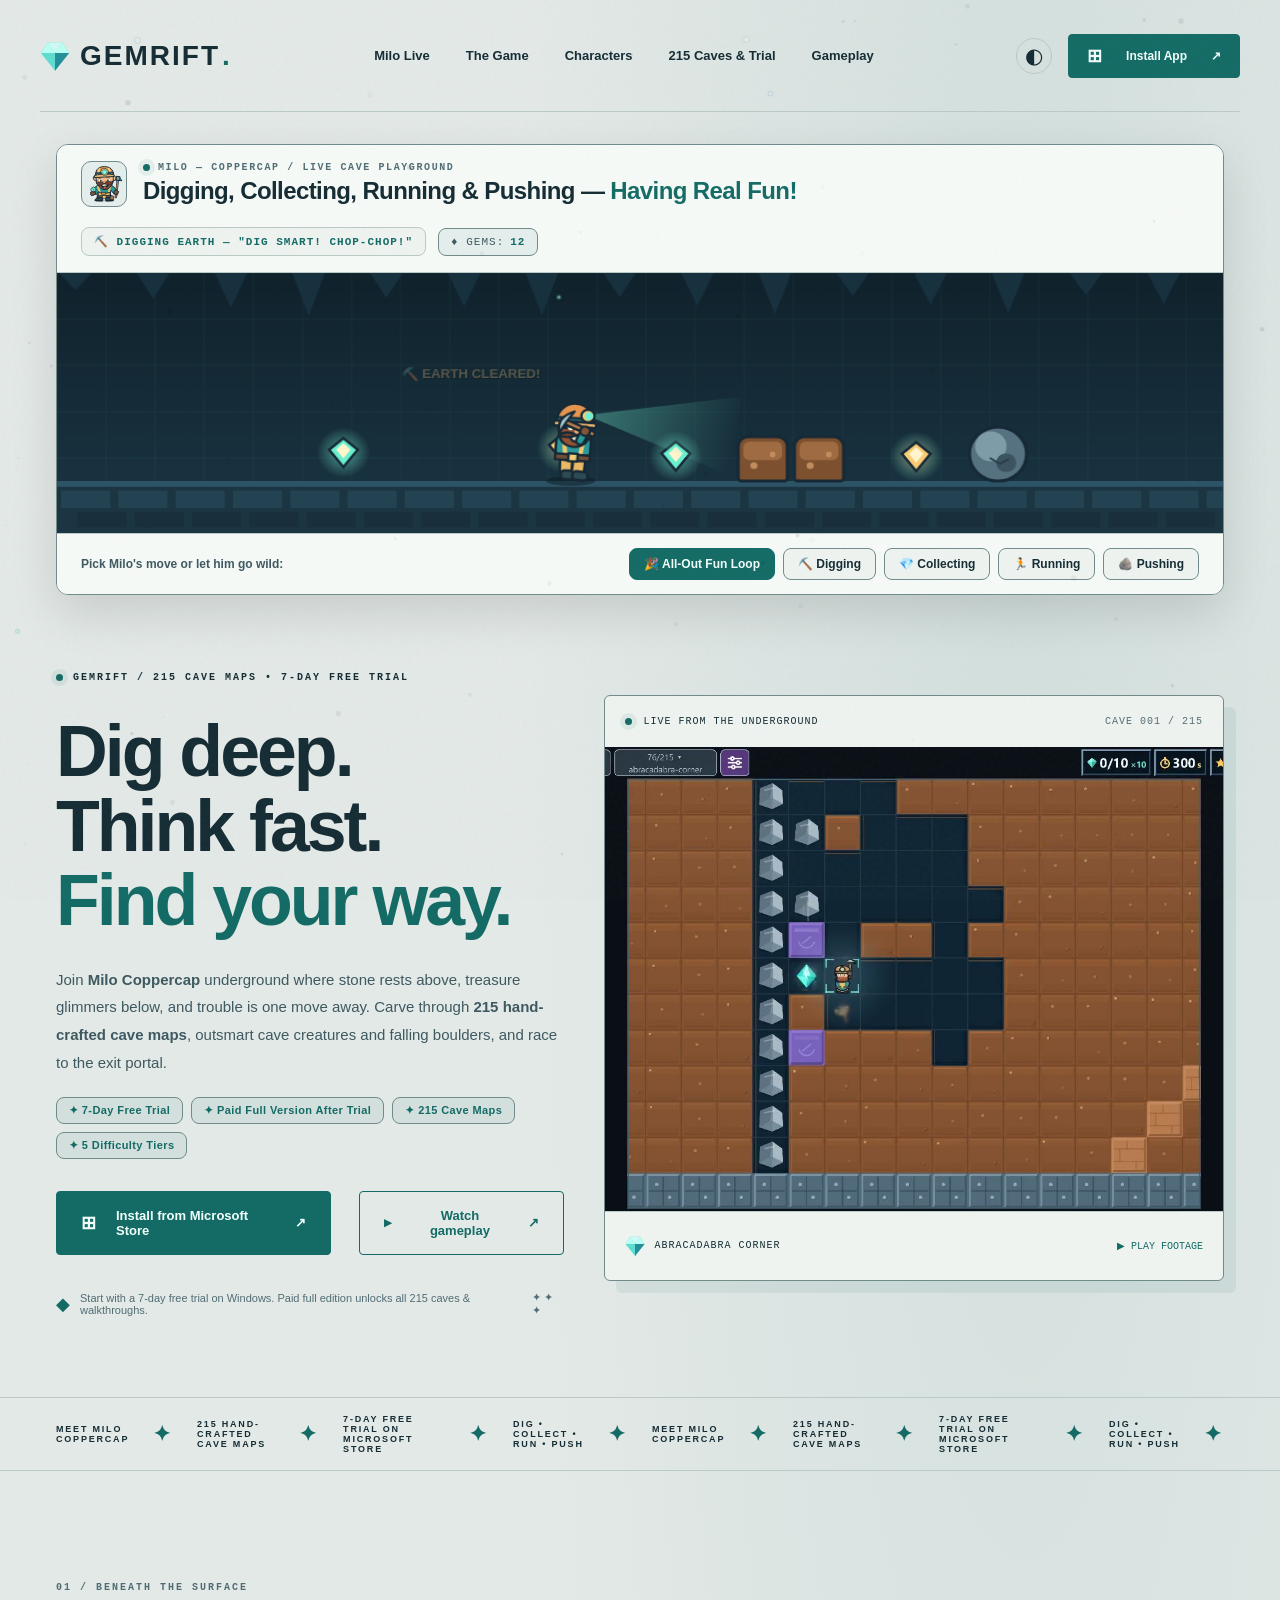
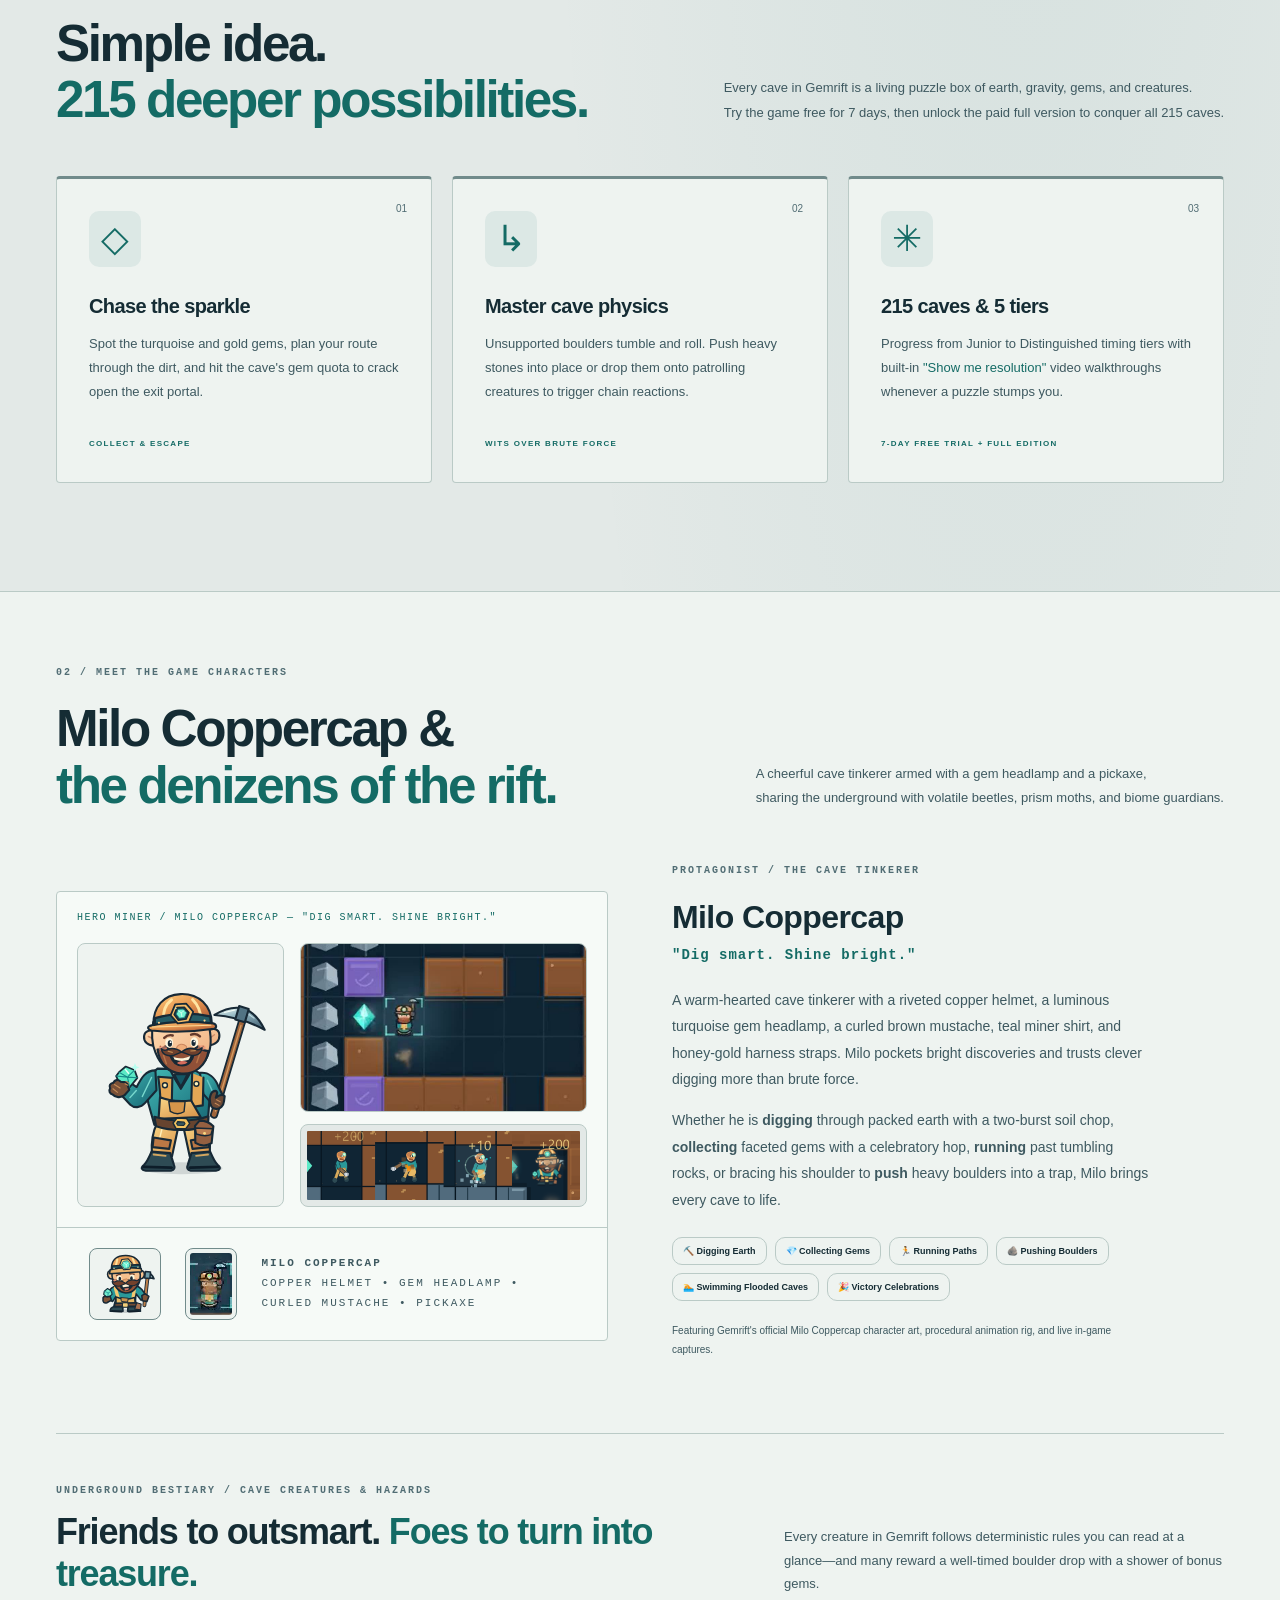
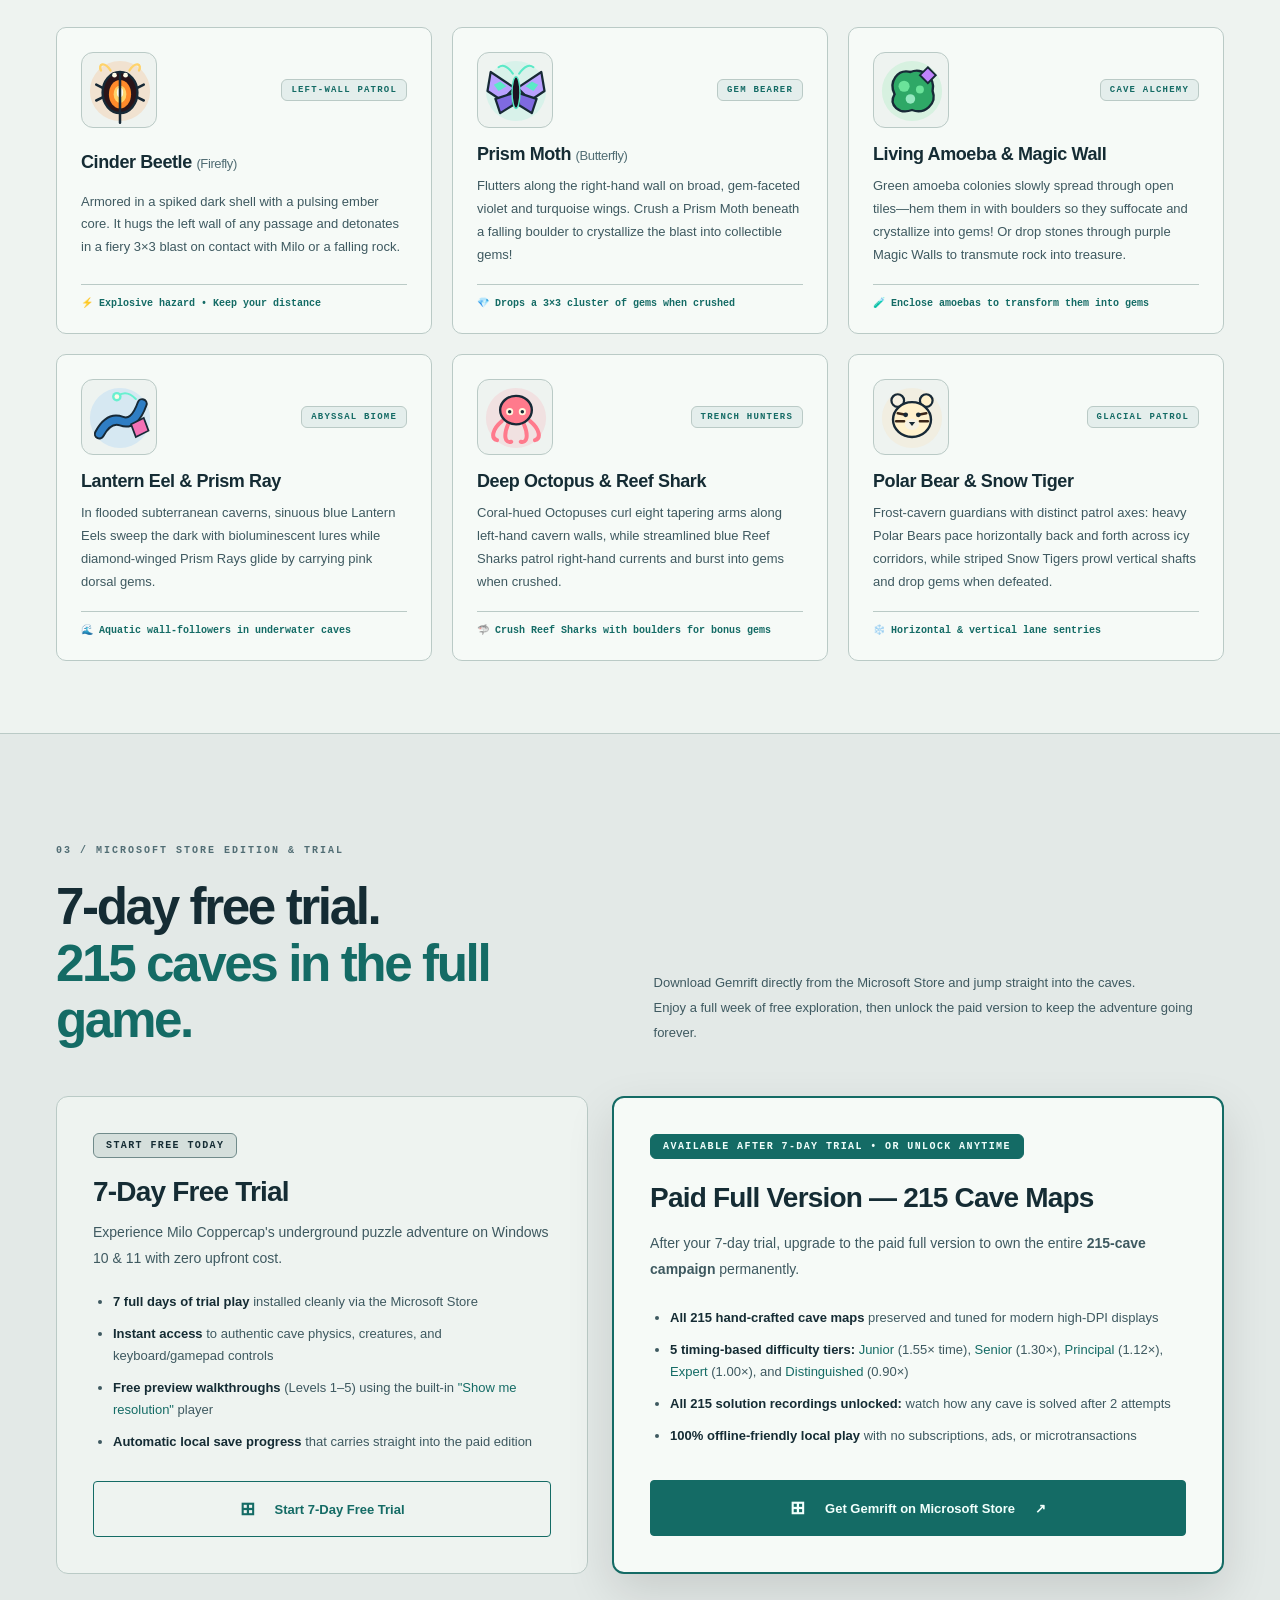
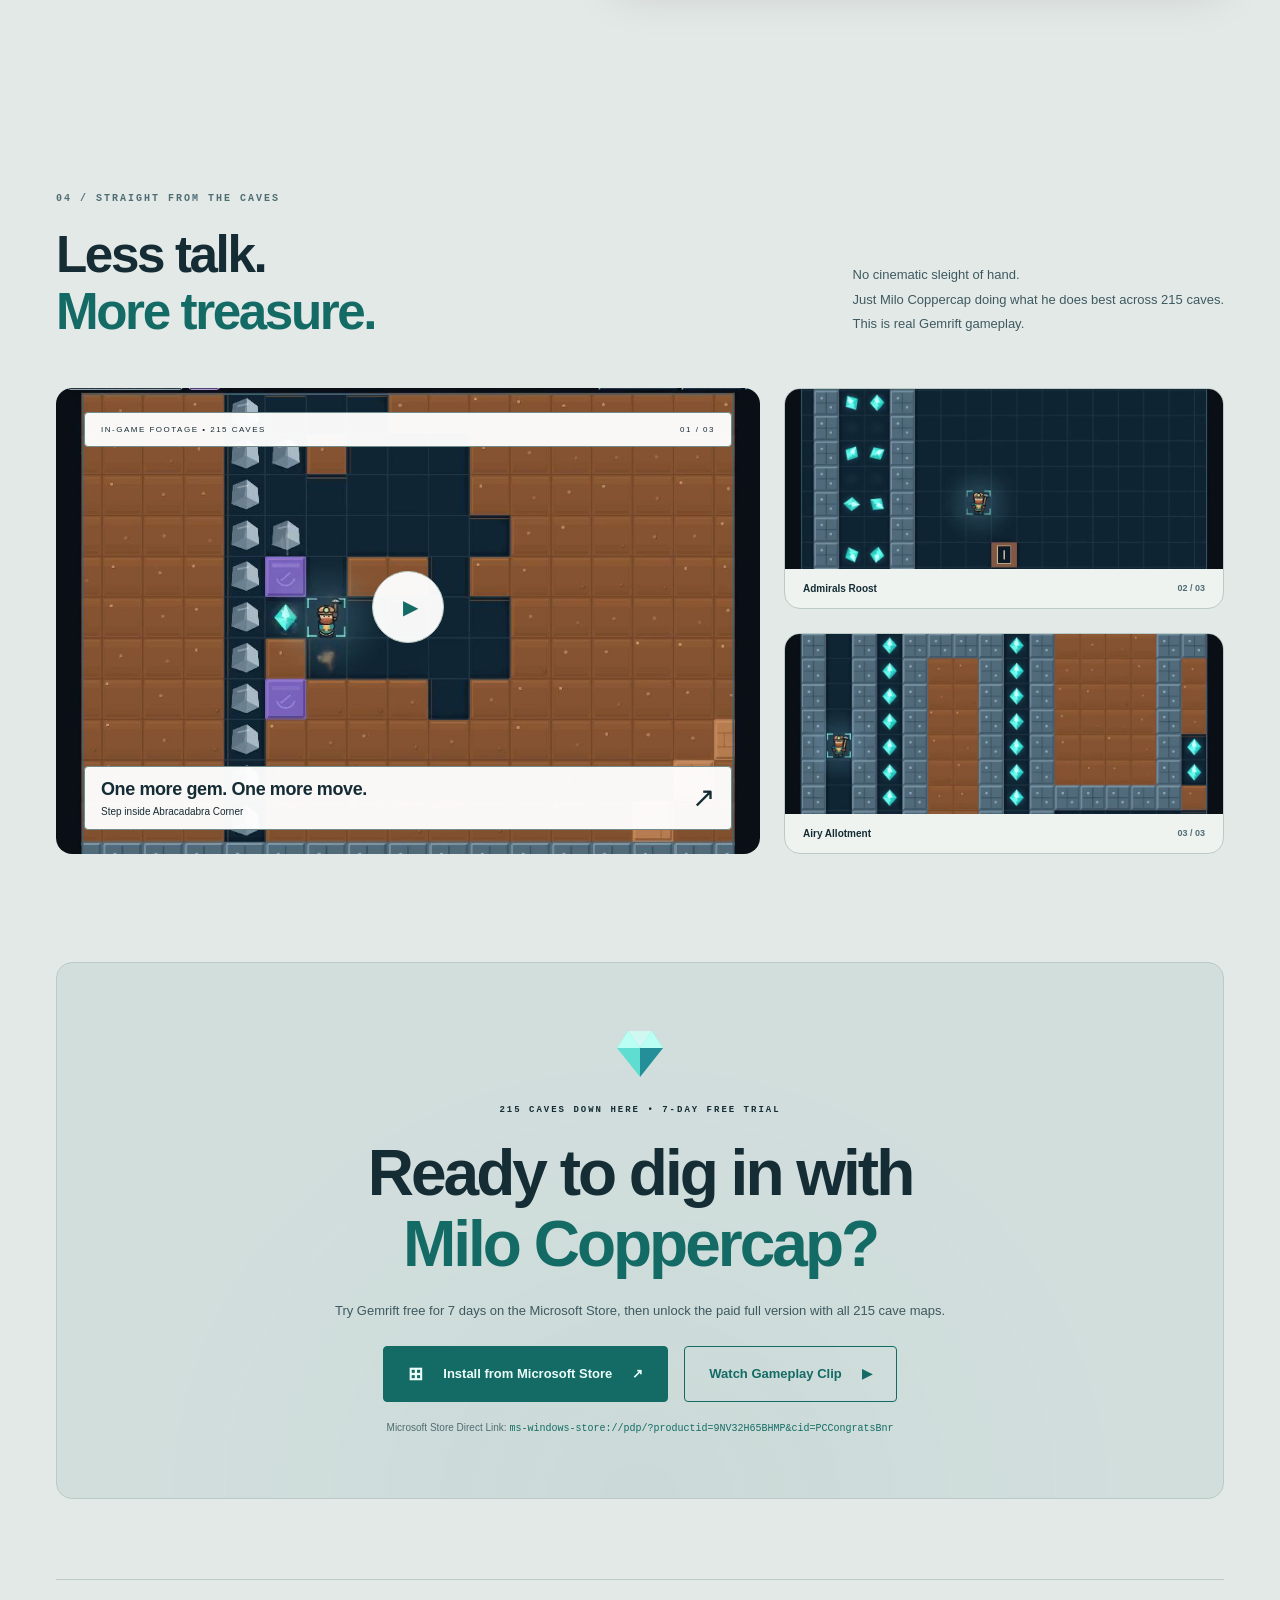
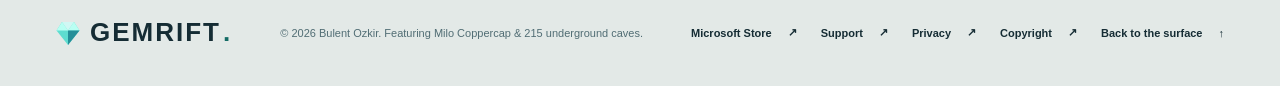
==== index.html @ fca3c46e "support" ====
<!DOCTYPE html>
<html lang="en">
<head>
  <meta charset="UTF-8">
  <meta name="viewport" content="width=device-width, initial-scale=1">
  <meta name="description" content="Meet Gemrift: join Milo Coppercap across 215 underground cave maps. Dig, collect gems, run, and push boulders! Try free for 7 days on the Microsoft Store.">
  <meta name="theme-color" content="#0b151c">
  <meta property="og:title" content="Gemrift — Milo Coppercap &amp; 215 Cave Puzzle Maps">
  <meta property="og:description" content="Dig into a charming underground adventure with Milo Coppercap. 215 cave maps, 5 difficulty tiers, cave creatures, and a 7-day free trial on Microsoft Store.">
  <meta property="og:type" content="website">
  <meta property="og:image" content="https://bulentozkir.github.io/gemrift-site/assets/gameplay-cavern.jpg">
  <title>Gemrift — Milo Coppercap &amp; 215 Underground Cave Maps</title>
  <link rel="icon" href="assets/gem.svg" type="image/svg+xml">
  <link rel="preload" href="assets/gameplay-cavern.jpg" as="image">
  <script>
    (() => {
      const param = new URLSearchParams(window.location.search).get("scoutTheme");
      const theme =
        param || (window.matchMedia("(prefers-color-scheme: dark)").matches ? "dark" : "light");
      document.documentElement.setAttribute("data-theme", theme);
    })();
  </script>
  <link rel="stylesheet" href="styles.css">
  <script src="script.js" defer></script>
</head>
<body>
  <a class="skip-link" href="#main">Skip to content</a>
  <header class="site-header">
    <a class="wordmark" href="#" aria-label="Gemrift home"><img src="assets/gem.svg" width="30" height="32" alt="">gemrift<span class="wordmark-dot">.</span></a>
    <nav aria-label="Main navigation">
      <a href="#milo-stage">Milo Live</a>
      <a href="#discover">The Game</a>
      <a href="#characters">Characters</a>
      <a href="#edition">215 Caves &amp; Trial</a>
      <a href="#gameplay">Gameplay</a>
    </nav>
    <div class="header-actions">
      <button class="theme-toggle" type="button" aria-label="Switch color theme" title="Switch color theme"><span aria-hidden="true">◐</span></button>
      <a class="button button-small" href="ms-windows-store://pdp/?productid=9NV32H65BHMP&amp;cid=PCCongratsBnr"><span class="ms-icon" aria-hidden="true">⊞</span> Install App <span aria-hidden="true">↗</span></a>
    </div>
  </header>

  <main id="main">
    <!-- TOP OF HOME PAGE: MILO COPPERCAP LIVE FUN ANIMATION STAGE -->
    <section class="milo-playground section-width" id="milo-stage" aria-labelledby="milo-stage-title">
      <div class="milo-stage-shell">
        <div class="milo-stage-topbar">
          <div class="milo-stage-identity">
            <img class="milo-mini-avatar" src="assets/milo-coppercap-sprite.svg" width="38" height="38" alt="Milo Coppercap sprite">
            <div>
              <span class="milo-badge-label"><span class="status-dot"></span> MILO — COPPERCAP / LIVE CAVE PLAYGROUND</span>
              <h2 id="milo-stage-title" class="milo-stage-heading">Digging, Collecting, Running &amp; Pushing — <em>Having Real Fun!</em></h2>
            </div>
          </div>
          <div class="milo-live-telemetry" aria-live="polite">
            <span class="telemetry-pill"><strong id="milo-action-readout">PARTY IN THE CAVE!</strong></span>
            <span class="telemetry-pill telemetry-gems">♦ GEMS: <strong id="milo-gem-counter">0</strong></span>
          </div>
        </div>

        <div class="milo-canvas-wrap">
          <canvas id="milo-canvas" width="1140" height="270" aria-label="Animated Milo Coppercap happily digging earth, collecting sparkling gems, running across the cavern, and pushing heavy boulders"></canvas>
        </div>

        <div class="milo-stage-controls" role="toolbar" aria-label="Choose Milo Coppercap's cave action">
          <span class="controls-prompt">Pick Milo's move or let him go wild:</span>
          <div class="milo-btn-group">
            <button type="button" class="milo-action-btn active" data-milo-mode="auto" aria-pressed="true">🎉 All-Out Fun Loop</button>
            <button type="button" class="milo-action-btn" data-milo-mode="dig" aria-pressed="false">⛏️ Digging</button>
            <button type="button" class="milo-action-btn" data-milo-mode="collect" aria-pressed="false">💎 Collecting</button>
            <button type="button" class="milo-action-btn" data-milo-mode="run" aria-pressed="false">🏃 Running</button>
            <button type="button" class="milo-action-btn" data-milo-mode="push" aria-pressed="false">🪨 Pushing</button>
          </div>
        </div>
      </div>
    </section>

    <section class="hero section-width" aria-labelledby="hero-title">
      <div class="hero-copy">
        <p class="eyebrow"><span class="status-dot"></span> GEMRIFT / 215 CAVE MAPS &bull; 7-DAY FREE TRIAL</p>
        <h1 id="hero-title">Dig deep.<br>Think fast.<br><em>Find your way.</em></h1>
        <p class="hero-description">Join <strong>Milo Coppercap</strong> underground where stone rests above, treasure glimmers below, and trouble is one move away. Carve through <strong>215 hand-crafted cave maps</strong>, outsmart cave creatures and falling boulders, and race to the exit portal.</p>
        <div class="hero-pills">
          <span class="hero-pill">✦ 7-Day Free Trial</span>
          <span class="hero-pill">✦ Paid Full Version After Trial</span>
          <span class="hero-pill">✦ 215 Cave Maps</span>
          <span class="hero-pill">✦ 5 Difficulty Tiers</span>
        </div>
        <div class="hero-actions">
          <a class="button" href="ms-windows-store://pdp/?productid=9NV32H65BHMP&amp;cid=PCCongratsBnr"><span class="ms-icon" aria-hidden="true">⊞</span> Install from Microsoft Store <span aria-hidden="true">↗</span></a>
          <button class="button button-outline" type="button" data-watch><span class="play-icon" aria-hidden="true">▶</span> Watch gameplay <span aria-hidden="true">↗</span></button>
        </div>
        <div class="hero-footnote"><span class="tiny-gem" aria-hidden="true">◆</span> Start with a 7-day free trial on Windows. Paid full edition unlocks all 215 caves &amp; walkthroughs. <span class="hero-gems" aria-hidden="true">✦ ✦ ✦</span></div>
      </div>
      <div class="hero-art">
        <div class="cave-frame-heading"><span class="status-dot"></span><span>LIVE FROM THE UNDERGROUND</span><span>CAVE 001 / 215</span></div>
        <img class="cave-hero" src="assets/gameplay-cavern.jpg" alt="Actual Gemrift gameplay showing earth tiles, steel-blue stone walls, falling boulders, a glowing turquoise gem, and Milo Coppercap" width="1024" height="768" fetchpriority="high">
        <div class="cave-frame-footer"><span><img src="assets/gem.svg" width="20" height="22" alt=""> ABRACADABRA CORNER</span><button type="button" data-watch aria-label="Play cave gameplay">▶ PLAY FOOTAGE</button></div>
      </div>
    </section>

    <div class="ticker" aria-label="Milo Coppercap. 215 Cave Maps. 7-Day Free Trial on Microsoft Store.">
      <div class="section-width ticker-inner"><span>MEET MILO COPPERCAP</span><b aria-hidden="true">✦</b><span>215 HAND-CRAFTED CAVE MAPS</span><b aria-hidden="true">✦</b><span>7-DAY FREE TRIAL ON MICROSOFT STORE</span><b aria-hidden="true">✦</b><span>DIG &bull; COLLECT &bull; RUN &bull; PUSH</span><b aria-hidden="true">✦</b><span>MEET MILO COPPERCAP</span><b aria-hidden="true">✦</b><span>215 HAND-CRAFTED CAVE MAPS</span><b aria-hidden="true">✦</b><span>7-DAY FREE TRIAL ON MICROSOFT STORE</span><b aria-hidden="true">✦</b><span>DIG &bull; COLLECT &bull; RUN &bull; PUSH</span><b aria-hidden="true">✦</b></div>
    </div>

    <section class="section-width discover section-padding fade-section" id="discover" aria-labelledby="discover-title">
      <div class="section-heading">
        <div><p class="eyebrow">01 / BENEATH THE SURFACE</p><h2 id="discover-title">Simple idea.<br><em>215 deeper possibilities.</em></h2></div>
        <p>Every cave in Gemrift is a living puzzle box of earth, gravity, gems, and creatures.<br>Try the game free for 7 days, then unlock the paid full version to conquer all 215 caves.</p>
      </div>
      <div class="feature-grid">
        <article class="feature-card"><span class="feature-number">01</span><div class="feature-icon" aria-hidden="true">◇</div><h3>Chase the sparkle</h3><p>Spot the turquoise and gold gems, plan your route through the dirt, and hit the cave's gem quota to crack open the exit portal.</p><span class="feature-tag">COLLECT &amp; ESCAPE</span></article>
        <article class="feature-card"><span class="feature-number">02</span><div class="feature-icon" aria-hidden="true">↳</div><h3>Master cave physics</h3><p>Unsupported boulders tumble and roll. Push heavy stones into place or drop them onto patrolling creatures to trigger chain reactions.</p><span class="feature-tag">WITS OVER BRUTE FORCE</span></article>
        <article class="feature-card"><span class="feature-number">03</span><div class="feature-icon" aria-hidden="true">✳</div><h3>215 caves &amp; 5 tiers</h3><p>Progress from Junior to Distinguished timing tiers with built-in <em>"Show me resolution"</em> video walkthroughs whenever a puzzle stumps you.</p><span class="feature-tag">7-DAY FREE TRIAL + FULL EDITION</span></article>
      </div>
    </section>

    <section class="character-section fade-section" id="characters" aria-labelledby="character-title">
      <div class="section-width">
        <div class="section-heading">
          <div>
            <p class="eyebrow">02 / MEET THE GAME CHARACTERS</p>
            <h2 id="character-title">Milo Coppercap &amp;<br><em>the denizens of the rift.</em></h2>
          </div>
          <p>A cheerful cave tinkerer armed with a gem headlamp and a pickaxe,<br>sharing the underground with volatile beetles, prism moths, and biome guardians.</p>
        </div>

        <!-- HERO CHARACTER: MILO COPPERCAP -->
        <div class="character-layout">
          <div class="character-portrait">
            <span class="portrait-index">HERO MINER / MILO COPPERCAP &mdash; "DIG SMART. SHINE BRIGHT."</span>
            <div class="milo-portrait-grid">
              <div class="milo-svg-showcase">
                <img src="assets/milo-coppercap-portrait.svg" alt="Official vector portrait of Milo Coppercap wearing his copper helmet with a turquoise gem headlamp, bushy brown beard, teal tunic, and steel pickaxe" width="384" height="450" loading="lazy">
              </div>
              <div class="milo-ingame-showcase">
                <img src="assets/explorer-scene.jpg" alt="Milo Coppercap inside an actual Gemrift cave beside a glowing turquoise gem and boulders" width="850" height="500" loading="lazy">
                <img class="milo-poses-strip" src="assets/milo-poses.png" alt="Milo Coppercap in-game animation states: Idle, Walk, Dig, Push, Collect, Swim, Win, and Hurt" width="760" height="240" loading="lazy">
              </div>
            </div>
            <div class="sprite-detail">
              <img src="assets/milo-coppercap-sprite.svg" width="84" height="84" alt="Milo Coppercap compact game sprite" loading="lazy">
              <img class="pixel-sprite" src="assets/explorer-ingame.png" width="58" height="84" alt="Close-up of the in-game explorer sprite" loading="lazy">
              <span><strong>MILO COPPERCAP</strong><br>COPPER HELMET &bull; GEM HEADLAMP &bull; CURLED MUSTACHE &bull; PICKAXE</span>
            </div>
          </div>

          <div class="character-copy">
            <p class="eyebrow">PROTAGONIST / THE CAVE TINKERER</p>
            <h3>Milo Coppercap</h3>
            <p class="character-tagline">"Dig smart. Shine bright."</p>
            <p>A warm-hearted cave tinkerer with a riveted copper helmet, a luminous turquoise gem headlamp, a curled brown mustache, teal miner shirt, and honey-gold harness straps. Milo pockets bright discoveries and trusts clever digging more than brute force.</p>
            <p>Whether he is <strong>digging</strong> through packed earth with a two-burst soil chop, <strong>collecting</strong> faceted gems with a celebratory hop, <strong>running</strong> past tumbling rocks, or bracing his shoulder to <strong>push</strong> heavy boulders into a trap, Milo brings every cave to life.</p>
            <div class="character-traits">
              <span>⛏️ Digging Earth</span>
              <span>💎 Collecting Gems</span>
              <span>🏃 Running Paths</span>
              <span>🪨 Pushing Boulders</span>
              <span>🏊 Swimming Flooded Caves</span>
              <span>🎉 Victory Celebrations</span>
            </div>
            <p class="artwork-note">Featuring Gemrift's official Milo Coppercap character art, procedural animation rig, and live in-game captures.</p>
          </div>
        </div>

        <!-- CAVE CREATURES & BIOME DENIZENS -->
        <div class="creatures-header">
          <div>
            <p class="eyebrow">UNDERGROUND BESTIARY / CAVE CREATURES &amp; HAZARDS</p>
            <h3>Friends to outsmart. <em>Foes to turn into treasure.</em></h3>
          </div>
          <p>Every creature in Gemrift follows deterministic rules you can read at a glance—and many reward a well-timed boulder drop with a shower of bonus gems.</p>
        </div>

        <div class="creatures-grid">
          <!-- 1. Firefly / Cinder Beetle -->
          <article class="creature-card">
            <div class="creature-card-top">
              <div class="creature-art" aria-hidden="true">
                <svg viewBox="0 0 96 96" width="76" height="76">
                  <circle cx="48" cy="48" r="38" fill="#ff8a2a" opacity=".16"/>
                  <path d="M36 22 C28 10, 20 14, 24 22 M60 22 C68 10, 76 14, 72 22" fill="none" stroke="#ffd36a" stroke-width="3" stroke-linecap="round"/>
                  <ellipse cx="48" cy="50" rx="22" ry="26" fill="#2b1519" stroke="#172936" stroke-width="3"/>
                  <ellipse cx="48" cy="52" rx="14" ry="18" fill="#ff8a2a"/>
                  <ellipse cx="48" cy="52" rx="8" ry="11" fill="#ffd36a"/>
                  <ellipse cx="48" cy="50" rx="4" ry="6" fill="#fffbe8"/>
                  <path d="M48 26 L48 76 M26 44 L18 40 M26 56 L18 60 M70 44 L78 40 M70 56 L78 60 M48 76 L48 88" stroke="#172936" stroke-width="3.2" stroke-linecap="round"/>
                  <circle cx="41" cy="28" r="3" fill="#fffbe8"/>
                  <circle cx="55" cy="28" r="3" fill="#fffbe8"/>
                </svg>
              </div>
              <span class="creature-badge">LEFT-WALL PATROL</span>
            </div>
            <h4>Cinder Beetle <span>(Firefly)</span></h4>
            <p>Armored in a spiked dark shell with a pulsing ember core. It hugs the left wall of any passage and detonates in a fiery 3×3 blast on contact with Milo or a falling rock.</p>
            <span class="creature-rule">⚡ Explosive hazard &bull; Keep your distance</span>
          </article>

          <!-- 2. Butterfly / Prism Moth -->
          <article class="creature-card">
            <div class="creature-card-top">
              <div class="creature-art" aria-hidden="true">
                <svg viewBox="0 0 96 96" width="76" height="76">
                  <circle cx="48" cy="48" r="38" fill="#5be9c7" opacity=".15"/>
                  <path d="M44 26 Q34 12 26 18 M52 26 Q62 12 70 18" fill="none" stroke="#5be9c7" stroke-width="2.6" stroke-linecap="round"/>
                  <path d="M46 44 L16 24 L12 48 L30 60 Z" fill="#b9a1ff" stroke="#172936" stroke-width="2.8" stroke-linejoin="round"/>
                  <path d="M50 44 L80 24 L84 48 L66 60 Z" fill="#b9a1ff" stroke="#172936" stroke-width="2.8" stroke-linejoin="round"/>
                  <path d="M46 50 L22 58 L28 76 L44 66 Z" fill="#7f6ae0" stroke="#172936" stroke-width="2.8" stroke-linejoin="round"/>
                  <path d="M50 50 L74 58 L68 76 L52 66 Z" fill="#7f6ae0" stroke="#172936" stroke-width="2.8" stroke-linejoin="round"/>
                  <polygon points="28,36 36,42 26,48 20,40" fill="#5be9c7"/>
                  <polygon points="68,36 60,42 70,48 76,40" fill="#5be9c7"/>
                  <ellipse cx="48" cy="50" rx="5" ry="20" fill="#1d1220" stroke="#5be9c7" stroke-width="1.8"/>
                </svg>
              </div>
              <span class="creature-badge">GEM BEARER</span>
            </div>
            <h4>Prism Moth <span>(Butterfly)</span></h4>
            <p>Flutters along the right-hand wall on broad, gem-faceted violet and turquoise wings. Crush a Prism Moth beneath a falling boulder to crystallize the blast into collectible gems!</p>
            <span class="creature-rule">💎 Drops a 3×3 cluster of gems when crushed</span>
          </article>

          <!-- 3. Living Amoeba & Magic Wall -->
          <article class="creature-card">
            <div class="creature-card-top">
              <div class="creature-art" aria-hidden="true">
                <svg viewBox="0 0 96 96" width="76" height="76">
                  <circle cx="48" cy="48" r="38" fill="#4ade80" opacity=".14"/>
                  <path d="M26 52 C18 36, 30 20, 46 24 C60 18, 78 30, 74 48 C80 64, 64 78, 48 72 C32 78, 18 66, 26 52 Z" fill="#2ea866" stroke="#172936" stroke-width="3"/>
                  <circle cx="38" cy="42" r="7" fill="#7bf1a8" opacity=".8"/>
                  <circle cx="58" cy="46" r="5" fill="#7bf1a8" opacity=".8"/>
                  <circle cx="46" cy="58" r="6" fill="#a7f3d0" opacity=".85"/>
                  <polygon points="68,18 78,28 68,38 58,28" fill="#c084fc" stroke="#172936" stroke-width="2.4"/>
                </svg>
              </div>
              <span class="creature-badge">CAVE ALCHEMY</span>
            </div>
            <h4>Living Amoeba &amp; Magic Wall</h4>
            <p>Green amoeba colonies slowly spread through open tiles—hem them in with boulders so they suffocate and crystallize into gems! Or drop stones through purple Magic Walls to transmute rock into treasure.</p>
            <span class="creature-rule">🧪 Enclose amoebas to transform them into gems</span>
          </article>

          <!-- 4. Lantern Eel & Prism Ray -->
          <article class="creature-card">
            <div class="creature-card-top">
              <div class="creature-art" aria-hidden="true">
                <svg viewBox="0 0 96 96" width="76" height="76">
                  <circle cx="48" cy="48" r="38" fill="#4da6ff" opacity=".15"/>
                  <path d="M22 68 Q34 46 50 52 T76 30" fill="none" stroke="#172936" stroke-width="14" stroke-linecap="round"/>
                  <path d="M22 68 Q34 46 50 52 T76 30" fill="none" stroke="#2f7ec4" stroke-width="9" stroke-linecap="round"/>
                  <path d="M68 24 Q56 12 46 20" fill="none" stroke="#69f0d0" stroke-width="2.6" stroke-linecap="round"/>
                  <circle cx="44" cy="21" r="6" fill="#69f0d0"/>
                  <circle cx="44" cy="21" r="3" fill="#fffbe8"/>
                  <polygon points="62,56 78,48 84,64 68,72" fill="#f472b6" stroke="#172936" stroke-width="2.2"/>
                </svg>
              </div>
              <span class="creature-badge">ABYSSAL BIOME</span>
            </div>
            <h4>Lantern Eel &amp; Prism Ray</h4>
            <p>In flooded subterranean caverns, sinuous blue Lantern Eels sweep the dark with bioluminescent lures while diamond-winged Prism Rays glide by carrying pink dorsal gems.</p>
            <span class="creature-rule">🌊 Aquatic wall-followers in underwater caves</span>
          </article>

          <!-- 5. Deep Octopus & Reef Shark -->
          <article class="creature-card">
            <div class="creature-card-top">
              <div class="creature-art" aria-hidden="true">
                <svg viewBox="0 0 96 96" width="76" height="76">
                  <circle cx="48" cy="48" r="38" fill="#ff7a8c" opacity=".15"/>
                  <path d="M30 52 C18 62, 16 74, 24 76 M38 56 C32 70, 34 80, 42 78 M58 56 C64 70, 62 80, 54 78 M66 52 C78 62, 80 74, 72 76" fill="none" stroke="#ff7a8c" stroke-width="5" stroke-linecap="round"/>
                  <ellipse cx="48" cy="38" rx="20" ry="18" fill="#ff7a8c" stroke="#172936" stroke-width="3"/>
                  <circle cx="40" cy="40" r="4.5" fill="#fff8df"/>
                  <circle cx="56" cy="40" r="4.5" fill="#fff8df"/>
                  <circle cx="40" cy="40" r="2.2" fill="#172936"/>
                  <circle cx="56" cy="40" r="2.2" fill="#172936"/>
                </svg>
              </div>
              <span class="creature-badge">TRENCH HUNTERS</span>
            </div>
            <h4>Deep Octopus &amp; Reef Shark</h4>
            <p>Coral-hued Octopuses curl eight tapering arms along left-hand cavern walls, while streamlined blue Reef Sharks patrol right-hand currents and burst into gems when crushed.</p>
            <span class="creature-rule">🦈 Crush Reef Sharks with boulders for bonus gems</span>
          </article>

          <!-- 6. Polar Bear & Snow Tiger -->
          <article class="creature-card">
            <div class="creature-card-top">
              <div class="creature-art" aria-hidden="true">
                <svg viewBox="0 0 96 96" width="76" height="76">
                  <circle cx="48" cy="48" r="38" fill="#ffd18c" opacity=".15"/>
                  <circle cx="30" cy="26" r="8" fill="#f6f1e4" stroke="#172936" stroke-width="2.8"/>
                  <circle cx="66" cy="26" r="8" fill="#fff1cc" stroke="#172936" stroke-width="2.8"/>
                  <ellipse cx="48" cy="50" rx="24" ry="22" fill="#fff1cc" stroke="#172936" stroke-width="3"/>
                  <path d="M30 42 L40 44 M66 42 L56 44 M28 52 L38 52 M68 52 L58 52" stroke="#3b2618" stroke-width="3.2" stroke-linecap="round"/>
                  <ellipse cx="48" cy="56" rx="9" ry="7" fill="#f6f1e4"/>
                  <circle cx="40" cy="44" r="3" fill="#172936"/>
                  <circle cx="56" cy="44" r="3" fill="#172936"/>
                  <polygon points="44,53 52,53 48,58" fill="#172936"/>
                </svg>
              </div>
              <span class="creature-badge">GLACIAL PATROL</span>
            </div>
            <h4>Polar Bear &amp; Snow Tiger</h4>
            <p>Frost-cavern guardians with distinct patrol axes: heavy Polar Bears pace horizontally back and forth across icy corridors, while striped Snow Tigers prowl vertical shafts and drop gems when defeated.</p>
            <span class="creature-rule">❄️ Horizontal &amp; vertical lane sentries</span>
          </article>
        </div>
      </div>
    </section>

    <!-- SECTION 03: 7-DAY FREE TRIAL & PAID FULL VERSION WITH 215 CAVE MAPS -->
    <section class="section-width section-padding edition-section fade-section" id="edition" aria-labelledby="edition-title">
      <div class="section-heading">
        <div>
          <p class="eyebrow">03 / MICROSOFT STORE EDITION &amp; TRIAL</p>
          <h2 id="edition-title">7-day free trial.<br><em>215 caves in the full game.</em></h2>
        </div>
        <p>Download Gemrift directly from the Microsoft Store and jump straight into the caves.<br>Enjoy a full week of free exploration, then unlock the paid version to keep the adventure going forever.</p>
      </div>

      <div class="edition-grid">
        <article class="edition-card edition-trial">
          <span class="edition-pill">START FREE TODAY</span>
          <h3>7-Day Free Trial</h3>
          <p class="edition-lead">Experience Milo Coppercap's underground puzzle adventure on Windows 10 &amp; 11 with zero upfront cost.</p>
          <ul class="edition-list">
            <li><strong>7 full days of trial play</strong> installed cleanly via the Microsoft Store</li>
            <li><strong>Instant access</strong> to authentic cave physics, creatures, and keyboard/gamepad controls</li>
            <li><strong>Free preview walkthroughs</strong> (Levels 1–5) using the built-in <em>"Show me resolution"</em> player</li>
            <li><strong>Automatic local save progress</strong> that carries straight into the paid edition</li>
          </ul>
          <a class="button button-outline" href="ms-windows-store://pdp/?productid=9NV32H65BHMP&amp;cid=PCCongratsBnr"><span class="ms-icon" aria-hidden="true">⊞</span> Start 7-Day Free Trial</a>
        </article>

        <article class="edition-card edition-full">
          <span class="edition-pill edition-pill-accent">AVAILABLE AFTER 7-DAY TRIAL &bull; OR UNLOCK ANYTIME</span>
          <h3>Paid Full Version &mdash; 215 Cave Maps</h3>
          <p class="edition-lead">After your 7-day trial, upgrade to the paid full version to own the entire <strong>215-cave campaign</strong> permanently.</p>
          <ul class="edition-list">
            <li><strong>All 215 hand-crafted cave maps</strong> preserved and tuned for modern high-DPI displays</li>
            <li><strong>5 timing-based difficulty tiers:</strong> <em>Junior</em> (1.55× time), <em>Senior</em> (1.30×), <em>Principal</em> (1.12×), <em>Expert</em> (1.00×), and <em>Distinguished</em> (0.90×)</li>
            <li><strong>All 215 solution recordings unlocked:</strong> watch how any cave is solved after 2 attempts</li>
            <li><strong>100% offline-friendly local play</strong> with no subscriptions, ads, or microtransactions</li>
          </ul>
          <a class="button" href="ms-windows-store://pdp/?productid=9NV32H65BHMP&amp;cid=PCCongratsBnr"><span class="ms-icon" aria-hidden="true">⊞</span> Get Gemrift on Microsoft Store <span aria-hidden="true">↗</span></a>
        </article>
      </div>
    </section>

    <section class="section-width section-padding gameplay fade-section" id="gameplay" aria-labelledby="gameplay-title">
      <div class="section-heading"><div><p class="eyebrow">04 / STRAIGHT FROM THE CAVES</p><h2 id="gameplay-title">Less talk.<br><em>More treasure.</em></h2></div><p>No cinematic sleight of hand.<br>Just Milo Coppercap doing what he does best across 215 caves.<br>This is real Gemrift gameplay.</p></div>
      <div class="gameplay-grid">
        <button class="gameplay-main" type="button" data-watch aria-label="Watch Gemrift gameplay">
          <img src="assets/gameplay-cavern.jpg" alt="Actual Gemrift gameplay: an underground chamber with Milo Coppercap, rocks, and gems" width="1024" height="768" loading="lazy">
          <span class="media-topline"><span>IN-GAME FOOTAGE &bull; 215 CAVES</span><span>01 / 03</span></span>
          <span class="big-play" aria-hidden="true">▶</span>
          <span class="media-bottom"><span><strong>One more gem. One more move.</strong><span>Step inside Abracadabra Corner</span></span><span class="media-arrow" aria-hidden="true">↗</span></span>
        </button>
        <div class="gameplay-side">
          <figure><img src="assets/gameplay-roost.jpg" alt="A different cave layout in Gemrift's Admirals Roost level" width="1024" height="768" loading="lazy"><figcaption><span>Admirals Roost</span><span>02 / 03</span></figcaption></figure>
          <figure><img src="assets/gameplay-allotment.jpg" alt="Milo navigating Gemrift's Airy Allotment cave" width="1024" height="768" loading="lazy"><figcaption><span>Airy Allotment</span><span>03 / 03</span></figcaption></figure>
        </div>
      </div>
    </section>

    <section class="closing section-width fade-section">
      <div class="closing-gem-bg" aria-hidden="true"></div>
      <img src="assets/gem.svg" alt="" width="48" height="52" loading="lazy">
      <p class="eyebrow">215 CAVES DOWN HERE &bull; 7-DAY FREE TRIAL</p>
      <h2>Ready to dig in with<br><em>Milo Coppercap?</em></h2>
      <p>Try Gemrift free for 7 days on the Microsoft Store, then unlock the paid full version with all 215 cave maps.</p>
      <div class="closing-actions">
        <a class="button" href="ms-windows-store://pdp/?productid=9NV32H65BHMP&amp;cid=PCCongratsBnr"><span class="ms-icon" aria-hidden="true">⊞</span> Install from Microsoft Store <span aria-hidden="true">↗</span></a>
        <button class="button button-outline" type="button" data-watch>Watch Gameplay Clip <span aria-hidden="true">▶</span></button>
      </div>
      <span class="release-note">Microsoft Store Direct Link: <code>ms-windows-store://pdp/?productid=9NV32H65BHMP&amp;cid=PCCongratsBnr</code></span>
    </section>
  </main>

  <footer class="site-footer section-width">
    <a class="wordmark" href="#" aria-label="Gemrift home"><img src="assets/gem.svg" width="24" height="26" alt="">gemrift<span class="wordmark-dot">.</span></a>
    <p>© 2026 Bulent Ozkir. Featuring Milo Coppercap &amp; 215 underground caves.</p>
    <div class="footer-links">
      <a class="text-link" href="ms-windows-store://pdp/?productid=9NV32H65BHMP&amp;cid=PCCongratsBnr">Microsoft Store <span aria-hidden="true">↗</span></a>
      <a class="text-link" href="support.html">Support <span aria-hidden="true">↗</span></a>
      <a class="text-link" href="privacy.html">Privacy <span aria-hidden="true">↗</span></a>
      <a class="text-link" href="copyright.html">Copyright <span aria-hidden="true">↗</span></a>
      <a class="text-link" href="#main">Back to the surface <span aria-hidden="true">↑</span></a>
    </div>
  </footer>

  <canvas id="particle-canvas" aria-hidden="true"></canvas>

  <dialog id="gameplay-dialog" aria-labelledby="video-title">
    <div class="dialog-heading"><h2 id="video-title">A glimpse beneath the surface</h2><button class="close-dialog" type="button" aria-label="Close gameplay video">×</button></div>
    <video controls playsinline preload="none" poster="assets/gameplay-cavern.jpg"><source src="assets/gemrift-gameplay.mp4" type="video/mp4">Your browser doesn't support embedded video. <a href="assets/gemrift-gameplay.mp4">Download the gameplay clip.</a></video>
    <p>An 18-second peek at Gemrift. Actual in-game footage from the 215-cave campaign.</p>
    <p id="video-error" role="status" hidden>The video couldn't load. <a href="assets/gemrift-gameplay.mp4">Open the gameplay clip directly.</a></p>
  </dialog>
</body>
</html>
---- styles.css ----
:root {
  color-scheme: light;
  --cp-bg: #e3e9e7;
  --cp-bg-elevated: #eef3f0;
  --cp-surface: #f6faf7;
  --cp-surface-soft: #d5dfdc;
  --cp-border: #bacac6;
  --cp-border-strong: #718b8b;
  --cp-text: #152c34;
  --cp-text-muted: #3e5960;
  --cp-text-soft: #516d74;
  --cp-accent: #146b65;
  --cp-accent-hover: #0d554f;
  --cp-accent-soft: rgba(20, 107, 101, 0.08);
  --cp-accent-fg: #f1fffc;
  --cp-success: #16a34a;
  --cp-danger: #dc2626;
  --cp-warning: #f59e0b;
  --cp-link: #0078d4;
  --cp-shadow: 0 18px 48px rgba(0, 0, 0, 0.12);
  --cp-overlay: rgba(255, 255, 255, 0.8);
  --cp-panel: rgba(255, 255, 255, 0.86);
  --cp-panel-strong: rgba(255, 255, 255, 0.96);
  --cp-sheen: rgba(255, 255, 255, 0.55);
  --cp-highlight: rgba(20, 107, 101, 0.12);
}
html[data-theme="dark"] {
  color-scheme: dark;
  --cp-bg: #0b151c;
  --cp-bg-elevated: #101f29;
  --cp-surface: #172c36;
  --cp-surface-soft: #1b3440;
  --cp-border: #2b4552;
  --cp-border-strong: #4e6b79;
  --cp-text: #e1eee9;
  --cp-text-muted: #a4b9bd;
  --cp-text-soft: #91aeb6;
  --cp-accent: #6de6cf;
  --cp-accent-hover: #a0f4dd;
  --cp-accent-soft: rgba(109, 230, 207, 0.08);
  --cp-accent-fg: #0b2527;
  --cp-success: #4ade80;
  --cp-danger: #f87171;
  --cp-warning: #fbbf24;
  --cp-link: #4da6ff;
  --cp-shadow: 0 18px 48px rgba(0, 0, 0, 0.32);
  --cp-overlay: rgba(5, 15, 22, 0.9);
  --cp-panel: rgba(16, 31, 41, 0.85);
  --cp-panel-strong: rgba(16, 31, 41, 0.96);
  --cp-sheen: rgba(255, 255, 255, 0.04);
  --cp-highlight: rgba(109, 230, 207, 0.16);
}
* { box-sizing: border-box; }
html { scroll-behavior: smooth; scroll-padding-top: 32px; }
body { margin: 0; background: radial-gradient(ellipse at 80% 8%, var(--cp-accent-soft), transparent 35%), var(--cp-bg); color: var(--cp-text); font-family: "Segoe UI", Aptos, Calibri, -apple-system, BlinkMacSystemFont, sans-serif; -webkit-font-smoothing: antialiased; position: relative; }
body::before { content: ""; position: fixed; inset: 0; background-image: url("data:image/svg+xml,%3Csvg viewBox='0 0 256 256' xmlns='http://www.w3.org/2000/svg'%3E%3Cfilter id='n'%3E%3CfeTurbulence type='fractalNoise' baseFrequency='.85' numOctaves='4' stitchTiles='stitch'/%3E%3C/filter%3E%3Crect width='100%25' height='100%25' filter='url(%23n)'/%3E%3C/svg%3E"); opacity: .03; pointer-events: none; z-index: 0; }
button, a { -webkit-tap-highlight-color: var(--cp-highlight); }
button { font: inherit; cursor: pointer; }
a { color: inherit; text-decoration: none; }
button, input { color: inherit; }
img { max-width: 100%; display: block; }
button:focus-visible, a:focus-visible, video:focus-visible { outline: 3px solid var(--cp-accent); outline-offset: 6px; }
::selection { background: var(--cp-highlight); }
.section-width { width: min(1200px, calc(100% - 112px)); margin-inline: auto; }
.site-header { width: min(1328px, calc(100% - 80px)); height: 112px; margin: auto; display: flex; align-items: center; justify-content: space-between; gap: 24px; border-bottom: 1px solid var(--cp-border); }
.wordmark { display: inline-flex; align-items: center; gap: 10px; font-size: 28px; font-weight: 850; letter-spacing: 2px; text-transform: uppercase; }
.wordmark-dot { color: var(--cp-accent); margin-left: -8px; }
nav { display: flex; gap: 36px; font-size: 13px; font-weight: 600; }
nav a { padding-block: 12px; transition: color .2s; }
nav a:hover, .text-link:hover { color: var(--cp-accent); }
.header-actions { display: flex; align-items: center; gap: 16px; }
.theme-toggle { border: 1px solid var(--cp-border); background: none; border-radius: 50%; width: 36px; height: 36px; font-size: 21px; }
.button { display: inline-flex; align-items: center; justify-content: center; gap: 20px; min-height: 56px; border: 1px solid var(--cp-accent); border-radius: 4px; background: var(--cp-accent); color: var(--cp-accent-fg); padding: 16px 24px; font-size: 13px; font-weight: 750; transition: background .2s, transform .2s; }
.button:hover { background: var(--cp-accent-hover); transform: translateY(-2px); }
.button-small { min-height: 42px; padding: 10px 18px; font-size: 12px; gap: 24px; }
.hero { min-height: 680px; display: grid; grid-template-columns: .9fr 1.1fr; align-items: center; gap: 40px; padding-block: 64px 80px; animation: heroFadeIn 1s ease-out; }
@keyframes heroFadeIn { from { opacity: 0; transform: translateY(20px); } to { opacity: 1; transform: translateY(0); } }
.eyebrow { font-family: Consolas, "Courier New", monospace; font-size: 10px; font-weight: 750; letter-spacing: 2px; line-height: 1.7; }
.hero .eyebrow { display: flex; gap: 10px; align-items: center; margin-bottom: 28px; }
.status-dot { background: var(--cp-accent); width: 7px; height: 7px; border-radius: 50%; box-shadow: 0 0 0 5px var(--cp-accent-soft); }
h1 { font-size: clamp(56px, 5.6vw, 80px); font-weight: 850; line-height: 1.04; letter-spacing: -3px; margin: 0 0 28px; }
em { color: var(--cp-accent); font-style: normal; }
.hero-description { font-size: 15px; color: var(--cp-text-muted); line-height: 1.85; }
.hero-actions { display: flex; gap: 28px; align-items: center; margin-top: 32px; }
.play-icon { font-size: 10px; }
.text-link { display: inline-flex; align-items: center; gap: 16px; font-size: 12px; font-weight: 600; transition: color .2s; }
.hero-footnote { display: flex; align-items: center; gap: 10px; margin-top: 36px; font-size: 11px; color: var(--cp-text-soft); }
.tiny-gem { color: var(--cp-accent); font-size: 18px; }
.hero-art { min-width: 0; background: var(--cp-bg-elevated); border: 1px solid var(--cp-border-strong); border-radius: 6px; box-shadow: 12px 12px 0 var(--cp-accent-soft); overflow: hidden; transition: box-shadow .4s, transform .4s; }
.hero-art:hover { box-shadow: 12px 12px 0 var(--cp-accent), 0 0 40px var(--cp-accent-soft); transform: translateY(-4px); }
.cave-hero { width: 100%; height: auto; image-rendering: auto; }
.cave-frame-heading, .cave-frame-footer { display: flex; align-items: center; gap: 12px; padding: 20px; font-family: Consolas, "Courier New", monospace; font-size: 10px; letter-spacing: 1px; }
.cave-frame-heading > span:last-child { margin-left: auto; color: var(--cp-text-soft); }
.cave-frame-footer { justify-content: space-between; border-top: 1px solid var(--cp-border); flex-wrap: wrap; }
.cave-frame-footer > span { display: flex; gap: 10px; align-items: center; }
.cave-frame-footer button { background: none; color: var(--cp-accent); border: 0; font: inherit; padding: 8px 0; transition: text-shadow .3s; }
.cave-frame-footer button:hover { text-shadow: 0 0 12px var(--cp-accent); }
.ticker { border-block: 1px solid var(--cp-border); overflow: hidden; }
.ticker-inner { min-height: 72px; display: flex; justify-content: space-between; gap: 24px; align-items: center; font-size: 9px; font-weight: 700; letter-spacing: 1.8px; animation: tickerScroll 30s linear infinite; }
@keyframes tickerScroll { 0% { transform: translateX(0); } 100% { transform: translateX(-50%); } }
.ticker-inner:hover { animation-play-state: paused; }
.ticker b { font-size: 21px; color: var(--cp-accent); }
.section-padding { padding-block: 108px; }
.section-heading { display: flex; justify-content: space-between; align-items: end; gap: 32px; margin-bottom: 48px; }
.section-heading .eyebrow, .character-copy .eyebrow { margin: 0 0 20px; color: var(--cp-text-soft); }
h2 { font-size: clamp(36px, 4vw, 54px); line-height: 1.1; letter-spacing: -2.4px; margin: 0; font-weight: 740; }
.section-heading > p { font-size: 13px; line-height: 1.9; color: var(--cp-text-muted); margin: 0 0 3px; }
.feature-grid { display: grid; grid-template-columns: repeat(3, 1fr); gap: 20px; }
.feature-card { position: relative; padding: 32px; border: 1px solid var(--cp-border); border-top: 3px solid var(--cp-border-strong); background: var(--cp-bg-elevated); border-radius: 4px; transition: transform .3s, box-shadow .3s, border-color .3s; }
.feature-card:hover { transform: translateY(-6px); box-shadow: 0 12px 32px rgba(0,0,0,.15); border-top-color: var(--cp-accent); }
.feature-number { position: absolute; right: 24px; top: 24px; font-size: 10px; color: var(--cp-text-soft); }
.feature-icon { color: var(--cp-accent); font-size: 36px; width: 52px; height: 56px; display: grid; place-items: center; background: var(--cp-accent-soft); border-radius: .625rem; margin-bottom: 28px; transition: background .3s, box-shadow .3s; }
.feature-card:hover .feature-icon { background: var(--cp-accent); color: var(--cp-accent-fg); box-shadow: 0 0 20px var(--cp-accent-soft); }
h3 { font-size: 20px; letter-spacing: -.6px; margin: 0 0 14px; }
.feature-card p { font-size: 13px; color: var(--cp-text-muted); line-height: 1.85; margin: 0 0 28px; }
.feature-tag { font-size: 8px; font-weight: 700; letter-spacing: 1.3px; color: var(--cp-accent); }
.character-section { padding-block: 72px; background: var(--cp-bg-elevated); border-block: 1px solid var(--cp-border); }
.character-layout { display: grid; grid-template-columns: 1fr 1fr; gap: 64px; align-items: center; }
.character-portrait { background: var(--cp-surface); border: 1px solid var(--cp-border); border-radius: 4px; overflow: hidden; transition: box-shadow .4s; }
.character-portrait:hover { box-shadow: 0 0 0 2px var(--cp-accent-soft), 0 0 30px var(--cp-accent-soft); }
.character-portrait > img { width: 100%; height: auto; }
.portrait-index { display: block; padding: 20px; font-family: Consolas, "Courier New", monospace; font-size: 10px; letter-spacing: 1.5px; color: var(--cp-accent); }
.sprite-detail { display: flex; align-items: center; gap: 24px; padding: 20px 32px; border-top: 1px solid var(--cp-border); }
.sprite-detail img { width: 78px; height: 114px; image-rendering: pixelated; border: 1px solid var(--cp-border-strong); }
.sprite-detail span { font-family: Consolas, "Courier New", monospace; font-size: 11px; line-height: 1.8; letter-spacing: 2px; color: var(--cp-text-muted); }
.character-copy h2 { margin-bottom: 28px; }
.character-copy > p:not(.eyebrow) { font-size: 14px; line-height: 1.9; color: var(--cp-text-muted); max-width: 370px; }
.character-traits { display: flex; flex-wrap: wrap; gap: 8px; margin-top: 24px; }
.character-traits span { border: 1px solid var(--cp-border); border-radius: .625rem; padding: 8px 10px; font-size: 9px; font-weight: 600; }
.character-copy .artwork-note { font-size: 10px !important; margin-top: 20px; }
.gameplay-grid { display: grid; grid-template-columns: 1.6fr 1fr; gap: 24px; }
.gameplay-main { position: relative; padding: 0; overflow: hidden; border: 0; border-radius: 16px; background: var(--cp-surface); min-height: 460px; transition: box-shadow .4s; }
.gameplay-main:hover { box-shadow: 0 0 0 2px var(--cp-accent-soft), 0 0 40px var(--cp-accent-soft); }
.gameplay-main > img { width: 100%; height: 100%; position: absolute; inset: 0; object-fit: cover; transition: transform .6s, filter .4s; }
.gameplay-main:hover > img { transform: scale(1.035); filter: brightness(1.08); }
.media-topline, .media-bottom { position: absolute; left: 28px; right: 28px; display: flex; justify-content: space-between; align-items: center; color: var(--cp-text); background: var(--cp-panel-strong); border: 1px solid var(--cp-border-strong); border-radius: 4px; padding: 12px 16px; }
.media-topline { top: 24px; font-size: 8px; letter-spacing: 1.5px; }
.media-bottom { bottom: 24px; text-align: left; }
.media-bottom strong { display: block; font-size: 18px; letter-spacing: -.4px; }
.media-bottom span span { display: block; font-size: 10px; margin-top: 6px; }
.media-arrow { font-size: 28px; }
.big-play { position: absolute; left: 50%; top: 47%; transform: translate(-50%, -50%); display: grid; place-items: center; width: 72px; height: 72px; border: 1px solid var(--cp-border); border-radius: 50%; background: var(--cp-panel-strong); color: var(--cp-accent); font-size: 20px; padding-left: 4px; transition: background .3s, box-shadow .3s, transform .3s; }
.gameplay-main:hover .big-play { background: var(--cp-accent); color: var(--cp-accent-fg); box-shadow: 0 0 30px var(--cp-accent); transform: translate(-50%, -50%) scale(1.1); }
.gameplay-side { display: grid; gap: 24px; }
.gameplay-side figure { margin: 0; border-radius: 16px; overflow: hidden; border: 1px solid var(--cp-border); background: var(--cp-bg-elevated); transition: transform .3s, box-shadow .3s; }
.gameplay-side figure:hover { transform: translateY(-4px); box-shadow: 0 8px 24px rgba(0,0,0,.12); }
.gameplay-side img { width: 100%; height: 180px; object-fit: cover; transition: transform .5s; }
.gameplay-side figure:hover img { transform: scale(1.05); }
figcaption { display: flex; justify-content: space-between; padding: 14px 18px; font-size: 10px; font-weight: 600; }
figcaption span + span { color: var(--cp-text-soft); font-size: 9px; }
.closing { text-align: center; border: 1px solid var(--cp-border); border-radius: 16px; padding: 64px 24px; background: var(--cp-accent-soft); position: relative; overflow: hidden; }
.closing-gem-bg { position: absolute; inset: 0; background: radial-gradient(ellipse at 50% 100%, var(--cp-accent-soft), transparent 60%); opacity: .5; pointer-events: none; }
.closing > img { margin: 0 auto 24px; animation: gemPulse 3s ease-in-out infinite; }
@keyframes gemPulse { 0%, 100% { transform: scale(1) rotate(0deg); filter: drop-shadow(0 0 4px var(--cp-accent)); } 50% { transform: scale(1.08) rotate(4deg); filter: drop-shadow(0 0 16px var(--cp-accent)); } }
.closing .eyebrow { margin-bottom: 20px; font-size: 9px; }
.closing h2 { font-size: clamp(44px, 5vw, 68px); letter-spacing: -3px; }
.closing > p:not(.eyebrow) { color: var(--cp-text-muted); font-size: 13px; margin: 24px 0 28px; }
.closing-actions { display: flex; gap: 16px; justify-content: center; flex-wrap: wrap; margin-top: 28px; }
.button-outline { background: transparent; color: var(--cp-accent); border-color: var(--cp-accent); }
.button-outline:hover { background: var(--cp-accent-soft); color: var(--cp-accent-hover); }
.ms-icon { font-size: 18px; }
.release-note { display: block; font-size: 10px; margin-top: 20px; color: var(--cp-text-soft); }
.site-footer { display: flex; align-items: center; justify-content: space-between; gap: 24px; margin-top: 80px; padding-block: 36px; border-top: 1px solid var(--cp-border); }
.site-footer .wordmark { font-size: 26px; }
.site-footer > p { font-size: 11px; color: var(--cp-text-soft); }
.footer-links { display: flex; gap: 24px; align-items: center; }
.footer-links .text-link { font-size: 11px; }
dialog { max-width: 880px; width: calc(100% - 32px); border: 1px solid var(--cp-border); border-radius: 16px; padding: 24px; background: var(--cp-bg-elevated); color: var(--cp-text); box-shadow: var(--cp-shadow); }
dialog::backdrop { background: var(--cp-overlay); backdrop-filter: blur(6px); }
.dialog-heading { display: flex; gap: 16px; align-items: center; justify-content: space-between; margin-bottom: 20px; }
.dialog-heading h2 { font-size: 22px; letter-spacing: -.6px; }
.close-dialog { background: var(--cp-surface-soft); border: 1px solid var(--cp-border); border-radius: .625rem; font-size: 28px; width: 40px; height: 40px; flex-shrink: 0; }
dialog video { display: block; width: 100%; max-height: 65vh; background: var(--cp-surface); border-radius: .625rem; }
dialog p { margin-bottom: 0; font-size: 12px; color: var(--cp-text-muted); }
dialog p a { text-decoration: underline; color: var(--cp-link); }
.skip-link { position: absolute; top: -100px; left: 16px; z-index: 5; background: var(--cp-surface); padding: 16px; border: 2px solid var(--cp-accent); border-radius: .625rem; }
.skip-link:focus { top: 16px; }

/* Scroll-triggered fade-in */
.fade-section { opacity: 0; transform: translateY(30px); transition: opacity .7s ease-out, transform .7s ease-out; }
.fade-section.visible { opacity: 1; transform: translateY(0); }

/* Particle canvas */
#particle-canvas { position: fixed; inset: 0; width: 100%; height: 100%; pointer-events: none; z-index: 9999; }

/* Hero gem sparkles */
.hero-gems { display: inline-block; animation: sparkle 2s ease-in-out infinite; }
@keyframes sparkle { 0%, 100% { opacity: .3; } 50% { opacity: 1; } }

/* Wordmark gem glow */
.wordmark img { transition: filter .3s, transform .3s; }
.wordmark:hover img { filter: drop-shadow(0 0 8px var(--cp-accent)); transform: scale(1.1) rotate(-8deg); }

/* Top-of-page Milo Coppercap Live Cave Playground */
.milo-playground { padding-top: 32px; }
.milo-stage-shell { background: var(--cp-bg-elevated); border: 1px solid var(--cp-border-strong); border-radius: 12px; box-shadow: var(--cp-shadow); overflow: hidden; }
.milo-stage-topbar { display: flex; align-items: center; justify-content: space-between; gap: 20px; padding: 16px 24px; border-bottom: 1px solid var(--cp-border); background: var(--cp-surface); flex-wrap: wrap; }
.milo-stage-identity { display: flex; align-items: center; gap: 16px; }
.milo-mini-avatar { width: 46px; height: 46px; border-radius: 10px; background: var(--cp-accent-soft); border: 1px solid var(--cp-border-strong); padding: 3px; animation: miloAvatarBob 2.2s ease-in-out infinite; }
@keyframes miloAvatarBob { 0%, 100% { transform: translateY(0) rotate(-2deg); } 50% { transform: translateY(-3px) rotate(3deg); } }
.milo-badge-label { display: flex; align-items: center; gap: 8px; font-family: Consolas, "Courier New", monospace; font-size: 10px; font-weight: 700; letter-spacing: 1.6px; color: var(--cp-text-soft); margin-bottom: 4px; }
.milo-stage-heading { font-size: clamp(18px, 2.2vw, 24px); letter-spacing: -.6px; margin: 0; line-height: 1.2; }
.milo-live-telemetry { display: flex; align-items: center; gap: 12px; flex-wrap: wrap; }
.telemetry-pill { display: inline-flex; align-items: center; gap: 6px; padding: 7px 12px; border-radius: 8px; border: 1px solid var(--cp-border); background: var(--cp-bg-elevated); font-family: Consolas, "Courier New", monospace; font-size: 11px; letter-spacing: 1px; color: var(--cp-text-muted); }
.telemetry-pill strong { color: var(--cp-accent); }
.telemetry-gems { border-color: var(--cp-border-strong); background: var(--cp-accent-soft); }
.milo-canvas-wrap { position: relative; width: 100%; background: var(--cp-bg); line-height: 0; }
#milo-canvas { width: 100%; height: 260px; display: block; cursor: pointer; }
.milo-stage-controls { display: flex; align-items: center; justify-content: space-between; gap: 16px; padding: 14px 24px; border-top: 1px solid var(--cp-border); background: var(--cp-surface); flex-wrap: wrap; }
.controls-prompt { font-size: 12px; font-weight: 600; color: var(--cp-text-muted); }
.milo-btn-group { display: flex; gap: 8px; flex-wrap: wrap; }
.milo-action-btn { padding: 8px 14px; border-radius: 8px; border: 1px solid var(--cp-border-strong); background: var(--cp-bg-elevated); color: var(--cp-text); font-size: 12px; font-weight: 700; transition: background .2s, border-color .2s, transform .15s, color .2s; }
.milo-action-btn:hover { border-color: var(--cp-accent); transform: translateY(-1px); }
.milo-action-btn.active { background: var(--cp-accent); color: var(--cp-accent-fg); border-color: var(--cp-accent); }

/* Hero pills */
.hero-pills { display: flex; flex-wrap: wrap; gap: 8px; margin-top: 20px; }
.hero-pill { border: 1px solid var(--cp-border-strong); background: var(--cp-accent-soft); color: var(--cp-accent); border-radius: 8px; padding: 6px 12px; font-size: 11px; font-weight: 700; letter-spacing: .4px; }

/* Expanded Milo Character Showcase & Bestiary */
.milo-portrait-grid { display: grid; grid-template-columns: .9fr 1.25fr; gap: 16px; padding: 0 20px 20px; align-items: stretch; }
.milo-svg-showcase { background: var(--cp-bg-elevated); border: 1px solid var(--cp-border); border-radius: 8px; padding: 12px; display: grid; place-items: center; }
.milo-svg-showcase img { width: 100%; max-width: 260px; height: auto; }
.milo-ingame-showcase { display: flex; flex-direction: column; gap: 12px; }
.milo-ingame-showcase > img { width: 100%; height: auto; border-radius: 8px; border: 1px solid var(--cp-border); }
.milo-poses-strip { background: var(--cp-bg); padding: 6px; }
.sprite-detail img { width: 72px; height: 72px; border-radius: 8px; background: var(--cp-bg-elevated); border: 1px solid var(--cp-border-strong); padding: 4px; }
.sprite-detail img.pixel-sprite { width: 56px; height: 72px; object-fit: contain; image-rendering: pixelated; }
.character-copy h3 { font-size: 32px; margin-bottom: 6px; }
.character-tagline { font-family: Consolas, "Courier New", monospace; font-size: 13px; font-weight: 700; color: var(--cp-accent) !important; margin: 0 0 18px !important; letter-spacing: 1px; }
.character-copy > p:not(.eyebrow) { max-width: 480px; }

.creatures-header { display: flex; justify-content: space-between; align-items: end; gap: 24px; margin: 64px 0 32px; padding-top: 48px; border-top: 1px solid var(--cp-border); }
.creatures-header .eyebrow { color: var(--cp-text-soft); margin: 0 0 12px; }
.creatures-header h3 { font-size: clamp(26px, 3vw, 36px); margin: 0; letter-spacing: -1.2px; }
.creatures-header > p { max-width: 440px; font-size: 13px; line-height: 1.8; color: var(--cp-text-muted); margin: 0; }
.creatures-grid { display: grid; grid-template-columns: repeat(3, 1fr); gap: 20px; }
.creature-card { padding: 24px; background: var(--cp-surface); border: 1px solid var(--cp-border); border-radius: 10px; display: flex; flex-direction: column; justify-content: space-between; transition: transform .25s, border-color .25s, box-shadow .25s; }
.creature-card:hover { transform: translateY(-4px); border-color: var(--cp-accent); box-shadow: var(--cp-shadow); }
.creature-card-top { display: flex; align-items: center; justify-content: space-between; gap: 12px; margin-bottom: 16px; }
.creature-art { width: 76px; height: 76px; border-radius: 12px; background: var(--cp-bg-elevated); border: 1px solid var(--cp-border); display: grid; place-items: center; transition: transform .3s; }
.creature-card:hover .creature-art { transform: scale(1.07) rotate(-3deg); }
.creature-badge { font-family: Consolas, "Courier New", monospace; font-size: 9px; font-weight: 700; letter-spacing: 1.2px; padding: 5px 9px; border-radius: 6px; background: var(--cp-accent-soft); color: var(--cp-accent); border: 1px solid var(--cp-border); }
.creature-card h4 { font-size: 18px; margin: 0 0 10px; letter-spacing: -.4px; }
.creature-card h4 span { font-size: 13px; font-weight: 500; color: var(--cp-text-soft); }
.creature-card p { font-size: 13px; line-height: 1.75; color: var(--cp-text-muted); margin: 0 0 18px; }
.creature-rule { font-family: Consolas, "Courier New", monospace; font-size: 10px; font-weight: 700; color: var(--cp-accent); padding-top: 12px; border-top: 1px solid var(--cp-border); }

/* Edition & 7-Day Trial / 215 Caves Section */
.edition-grid { display: grid; grid-template-columns: 1fr 1.15fr; gap: 24px; align-items: stretch; }
.edition-card { padding: 36px; border-radius: 12px; border: 1px solid var(--cp-border); background: var(--cp-bg-elevated); display: flex; flex-direction: column; justify-content: space-between; }
.edition-full { border: 2px solid var(--cp-accent); background: var(--cp-surface); box-shadow: var(--cp-shadow); }
.edition-pill { align-self: flex-start; font-family: Consolas, "Courier New", monospace; font-size: 10px; font-weight: 750; letter-spacing: 1.4px; padding: 6px 12px; border-radius: 6px; border: 1px solid var(--cp-border-strong); background: var(--cp-surface-soft); color: var(--cp-text); margin-bottom: 18px; }
.edition-pill-accent { background: var(--cp-accent); color: var(--cp-accent-fg); border-color: var(--cp-accent); }
.edition-card h3 { font-size: 28px; margin: 0 0 12px; letter-spacing: -.8px; }
.edition-lead { font-size: 14px; line-height: 1.8; color: var(--cp-text-muted); margin: 0 0 20px; }
.edition-list { margin: 0 0 28px; padding-left: 20px; display: grid; gap: 10px; font-size: 13px; line-height: 1.7; color: var(--cp-text-muted); }
.edition-list strong { color: var(--cp-text); }
.release-note code { font-family: Consolas, "Courier New", monospace; color: var(--cp-accent); }

/* Legal Pages (Privacy & Copyright) */
.legal-page { padding-block: 56px 88px; }
.legal-card { max-width: 840px; margin: 0 auto; padding: 48px; border-radius: 12px; border: 1px solid var(--cp-border); background: var(--cp-bg-elevated); box-shadow: var(--cp-shadow); }
.support-form { display: grid; gap: 18px; margin: 28px 0; }
.support-form label { display: grid; gap: 6px; font-weight: 600; color: var(--cp-text); }
.support-form input, .support-form select, .support-form textarea { font: inherit; padding: 10px 12px; border-radius: 8px; border: 1px solid var(--cp-border-strong); background: var(--cp-surface); color: var(--cp-text); }
.support-form input:focus-visible, .support-form select:focus-visible, .support-form textarea:focus-visible { outline: 2px solid var(--cp-accent); outline-offset: 1px; }
.support-status { min-height: 1.4em; color: var(--cp-accent); margin: 0; }
.legal-card h1 { font-size: clamp(36px, 4vw, 52px); letter-spacing: -2px; margin: 12px 0 10px; }
.legal-meta { font-family: Consolas, "Courier New", monospace; font-size: 11px; color: var(--cp-text-soft); margin: 0 0 28px; padding-bottom: 20px; border-bottom: 1px solid var(--cp-border); }
.legal-card h2 { font-size: 20px; letter-spacing: -.5px; margin: 32px 0 12px; }
.legal-card p, .legal-card li { font-size: 14px; line-height: 1.85; color: var(--cp-text-muted); }
.legal-card ul { padding-left: 20px; margin: 0 0 16px; }
.legal-card li { margin-bottom: 8px; }
.legal-card a:not(.button):not(.text-link) { color: var(--cp-accent); text-decoration: underline; }
.legal-card code { font-family: Consolas, "Courier New", monospace; font-size: 12px; padding: 2px 6px; border-radius: 4px; background: var(--cp-surface); border: 1px solid var(--cp-border); color: var(--cp-accent); }
.legal-actions { display: flex; flex-wrap: wrap; gap: 16px; align-items: center; margin-top: 36px; padding-top: 24px; border-top: 1px solid var(--cp-border); }
@media (min-width: 1600px) { .hero { min-height: 800px; } }
@media (max-width: 1050px) {
  .section-width { width: calc(100% - 64px); }
  .site-header { width: calc(100% - 48px); }
  .hero { min-height: 620px; }
  h1 { font-size: 70px; letter-spacing: -4px; }
  .hero-actions { gap: 16px; flex-wrap: wrap; }
  .character-layout { gap: 48px; }
  .feature-card { padding: 24px; }
  .ticker-inner { font-size: 8px; gap: 12px; letter-spacing: 1px; }
  .ticker-inner > span:last-of-type, .ticker-inner > b:last-child { display: none; }
  .gameplay-grid { grid-template-columns: 1.4fr 1fr; }
  .creatures-grid { grid-template-columns: repeat(2, 1fr); }
  .edition-grid { grid-template-columns: 1fr; }
  .milo-portrait-grid { grid-template-columns: 1fr; }
}
@media (max-width: 720px) {
  .section-width { width: calc(100% - 40px); }
  .site-header { width: calc(100% - 40px); height: 84px; gap: 12px; }
  .wordmark { font-size: 28px; }
  .site-header nav { display: none; }
  .header-actions { gap: 10px; }
  .button-small { padding: 10px 12px; gap: 12px; }
  .milo-stage-topbar, .milo-stage-controls { padding: 14px 16px; }
  #milo-canvas { height: 220px; }
  .creatures-header { display: block; }
  .creatures-header > p { margin-top: 12px; }
  .creatures-grid { grid-template-columns: 1fr; }
  .legal-card { padding: 28px 20px; }
  .hero { grid-template-columns: 1fr; gap: 40px; padding-block: 48px 32px; }
  h1 { font-size: clamp(64px, 12vw, 88px); letter-spacing: -4px; }
  .hero-description { font-size: 14px; }
  .hero .eyebrow { font-size: 9px; margin-bottom: 24px; }
  .hero-footnote { margin-top: 24px; }
  .hero-art { max-width: 560px; width: 100%; justify-self: center; }
  .ticker-inner { min-height: 60px; font-size: 8px; letter-spacing: .6px; }
  .ticker-inner > span:nth-of-type(3), .ticker-inner > b:nth-of-type(3) { display: none; }
  .section-padding { padding-block: 64px; }
  .section-heading { display: block; margin-bottom: 32px; }
  .section-heading > p { margin-top: 24px; }
  h2 { font-size: 42px; letter-spacing: -2px; }
  .feature-grid { grid-template-columns: 1fr; gap: 16px; }
  .feature-card { padding: 28px; }
  .feature-icon { margin-bottom: 20px; }
  .feature-card p { max-width: 420px; }
  .character-section { padding-block: 40px 48px; }
  .character-layout { grid-template-columns: 1fr; gap: 40px; }
  .character-copy > p:not(.eyebrow) { max-width: none; }
  .gameplay-grid { grid-template-columns: 1fr; gap: 16px; }
  .gameplay-main { min-height: 420px; }
  .gameplay-side { grid-template-columns: 1fr 1fr; gap: 12px; }
  .gameplay-side img { height: 150px; }
  figcaption { padding: 12px; font-size: 9px; gap: 8px; }
  figcaption span + span { display: none; }
  .media-topline, .media-bottom { left: 16px; right: 16px; }
  .media-bottom strong { font-size: 16px; }
  .closing { padding: 48px 20px; }
  .closing h2 { font-size: 48px; }
  .site-footer { flex-wrap: wrap; margin-top: 48px; padding-block: 28px; }
  .site-footer > p { order: 3; flex-basis: 100%; margin: 0; }
  .site-footer .text-link { font-size: 10px; }
}
@media (max-width: 380px) {
  .header-actions .button-small { display: none; }
  .desktop-break { display: none; }
  .hero-actions { align-items: start; flex-direction: column; gap: 24px; }
}
@media (prefers-reduced-motion: reduce) {
  html { scroll-behavior: auto; }
  *, *::before, *::after { animation: none !important; transition: none !important; }
}
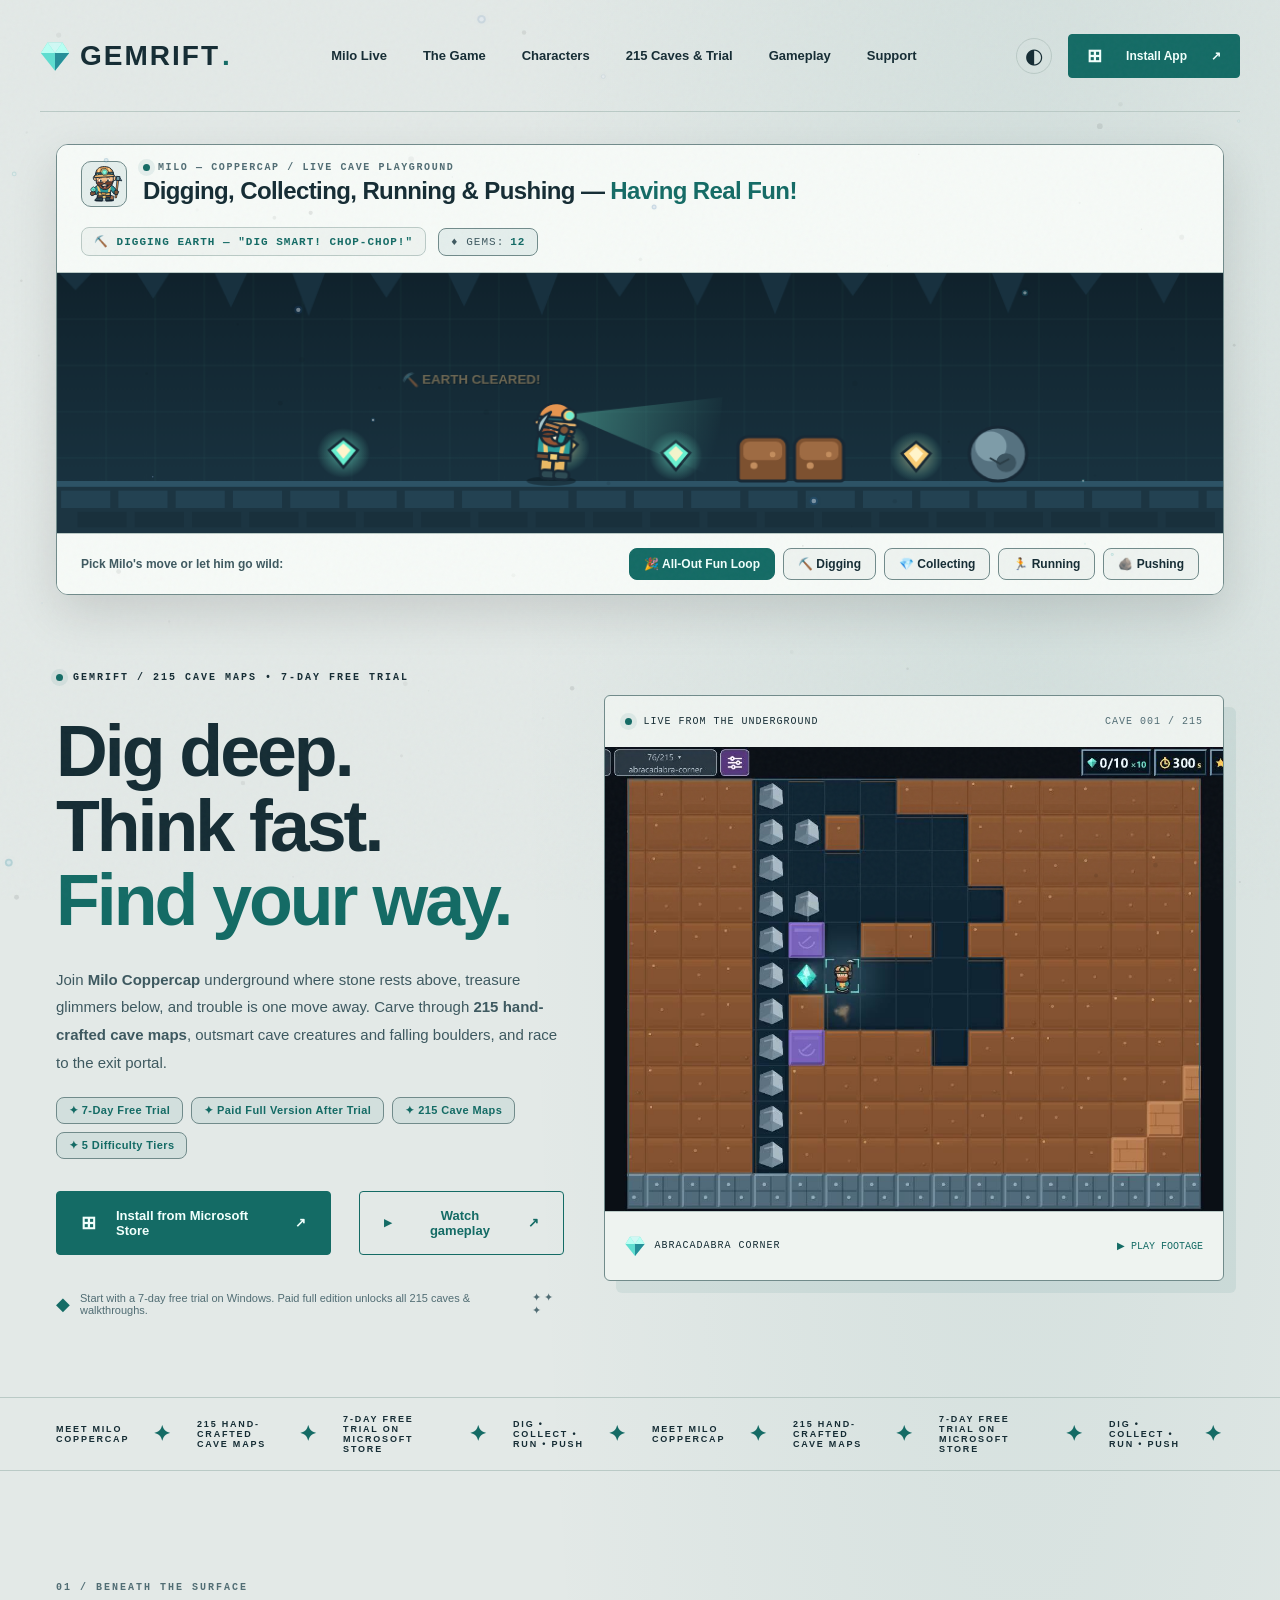
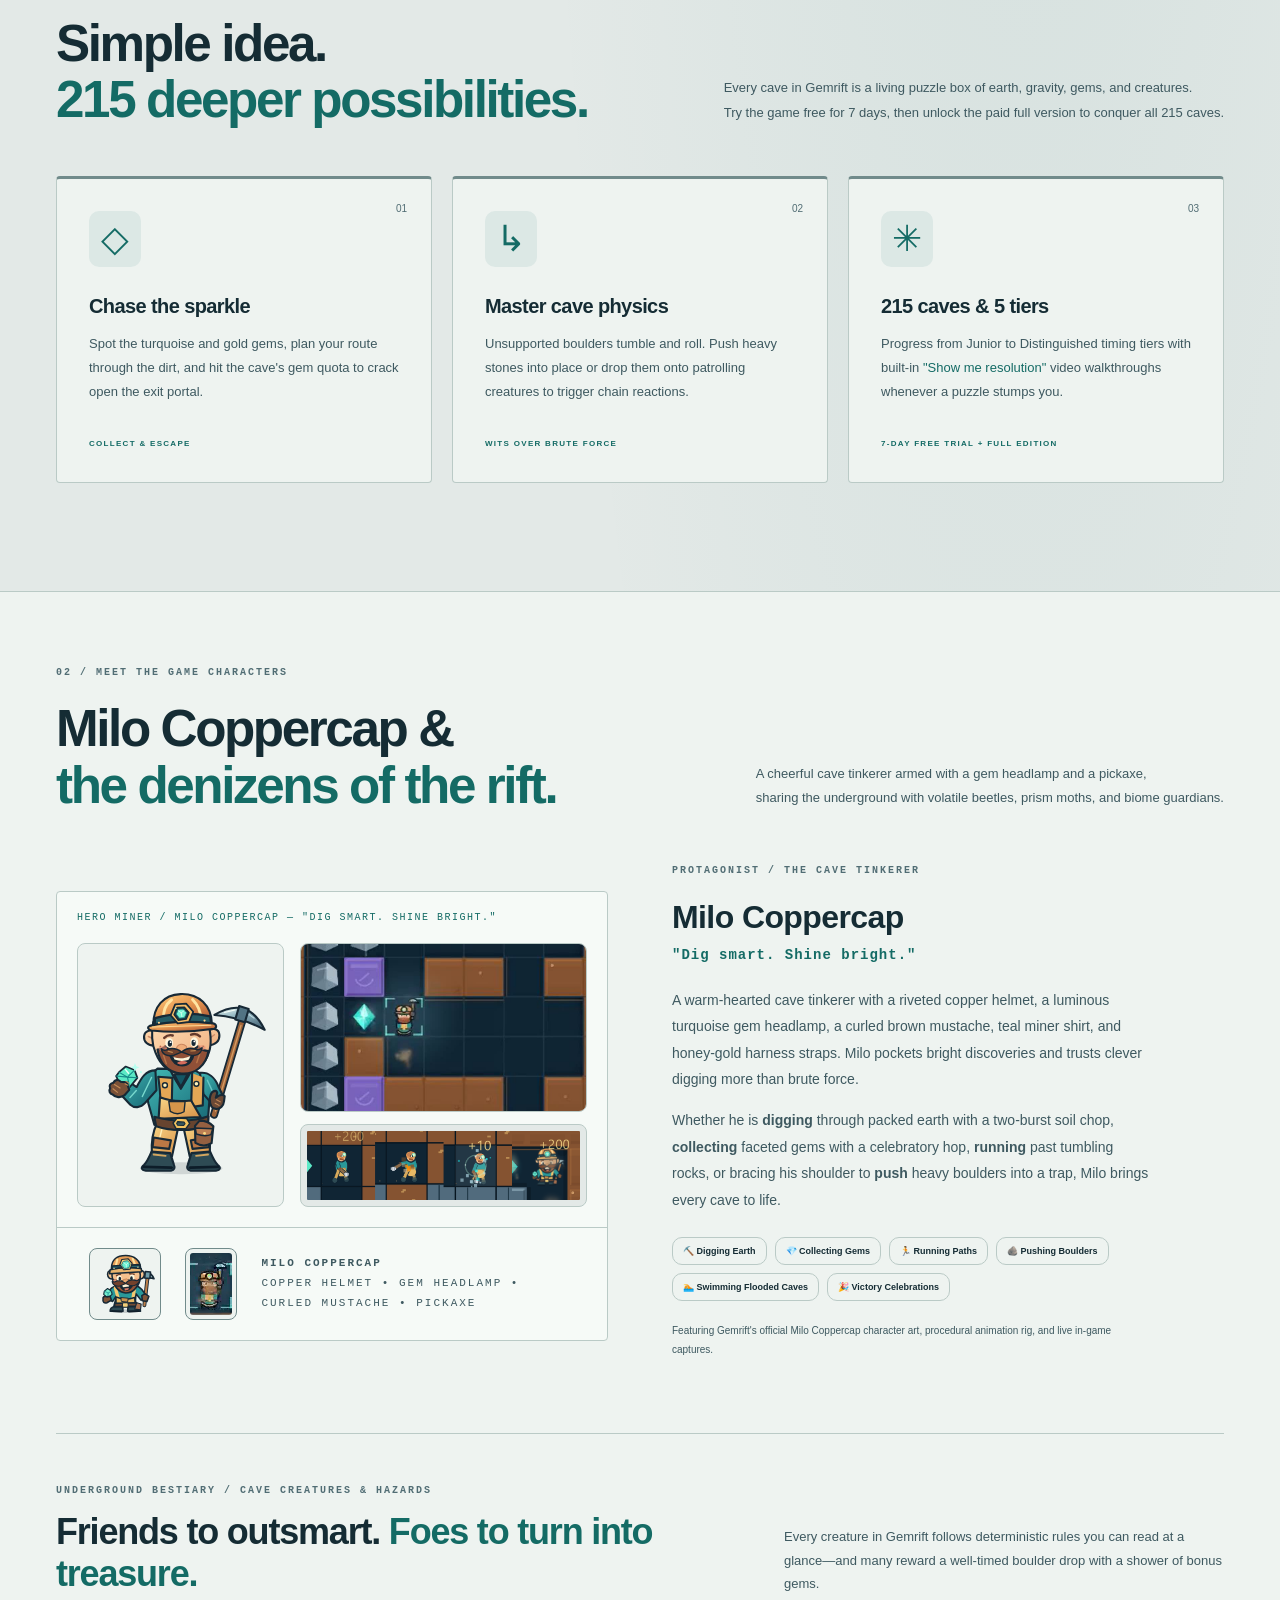
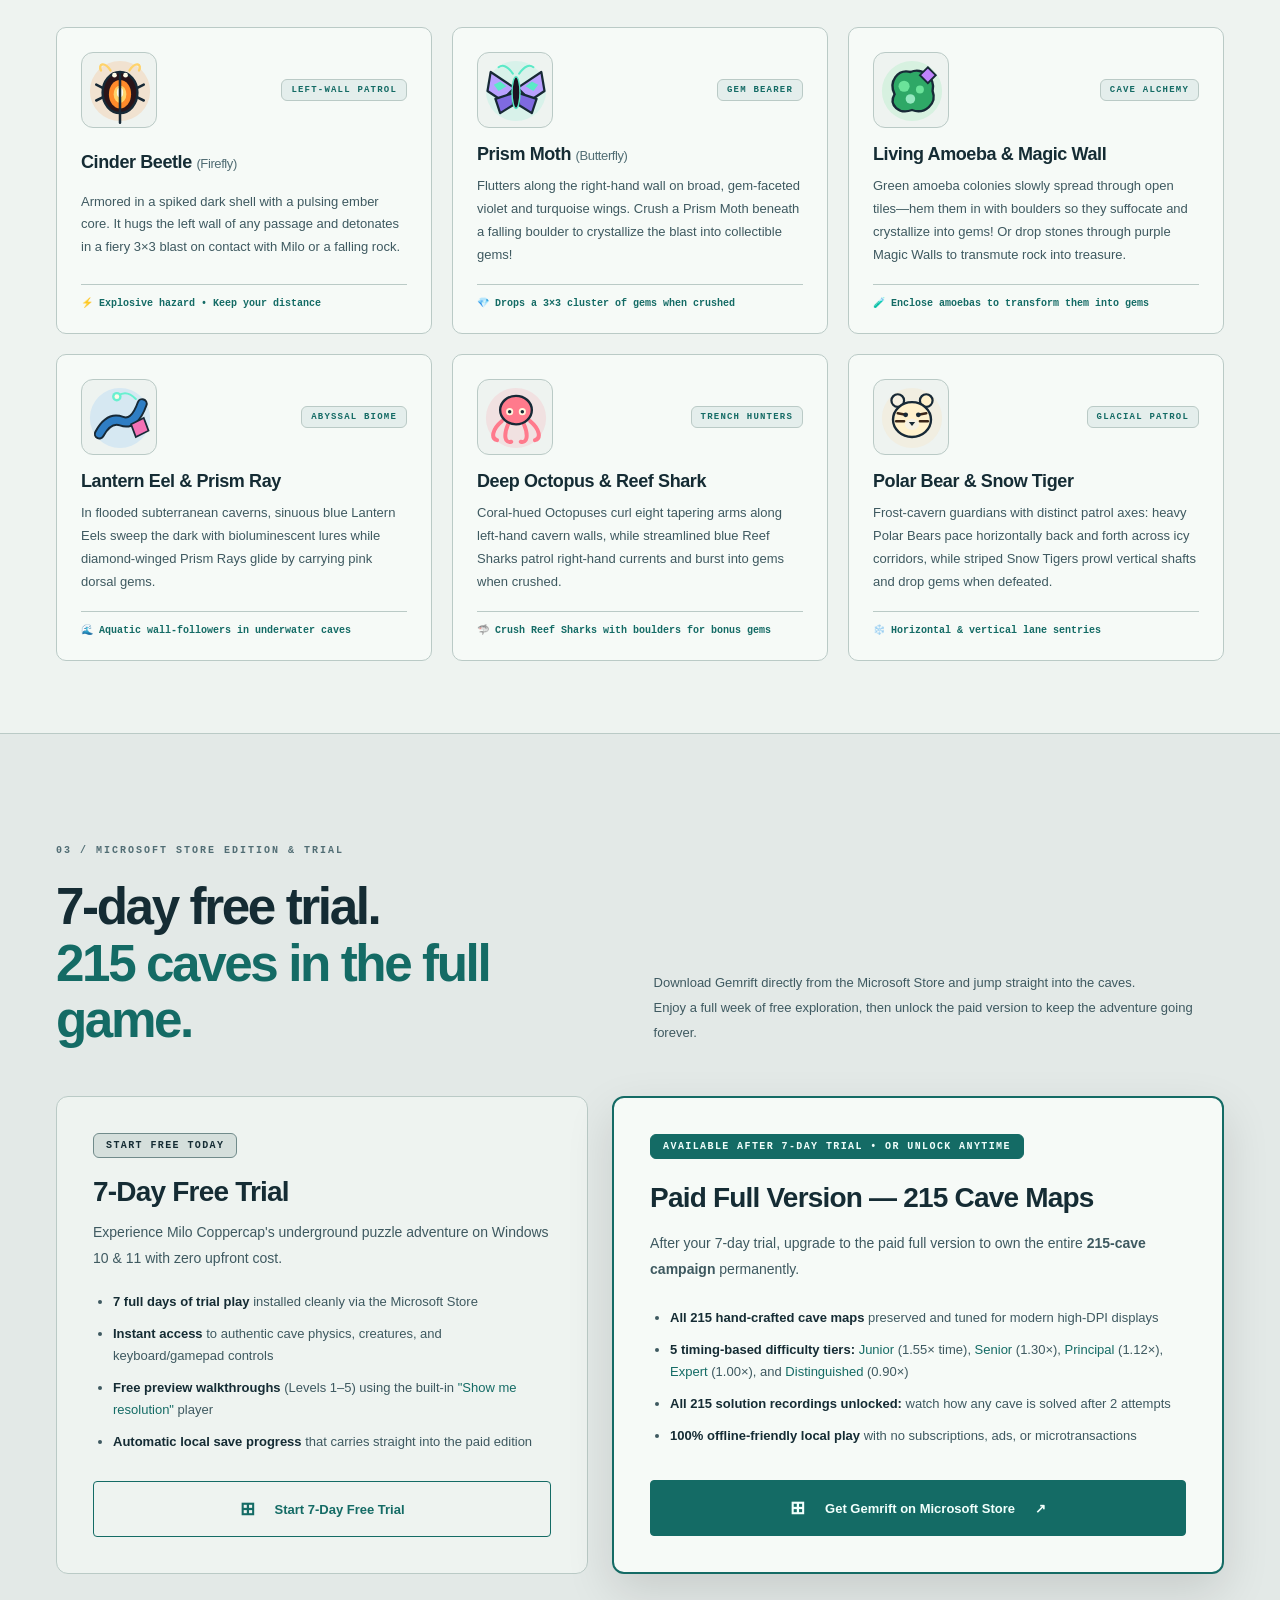
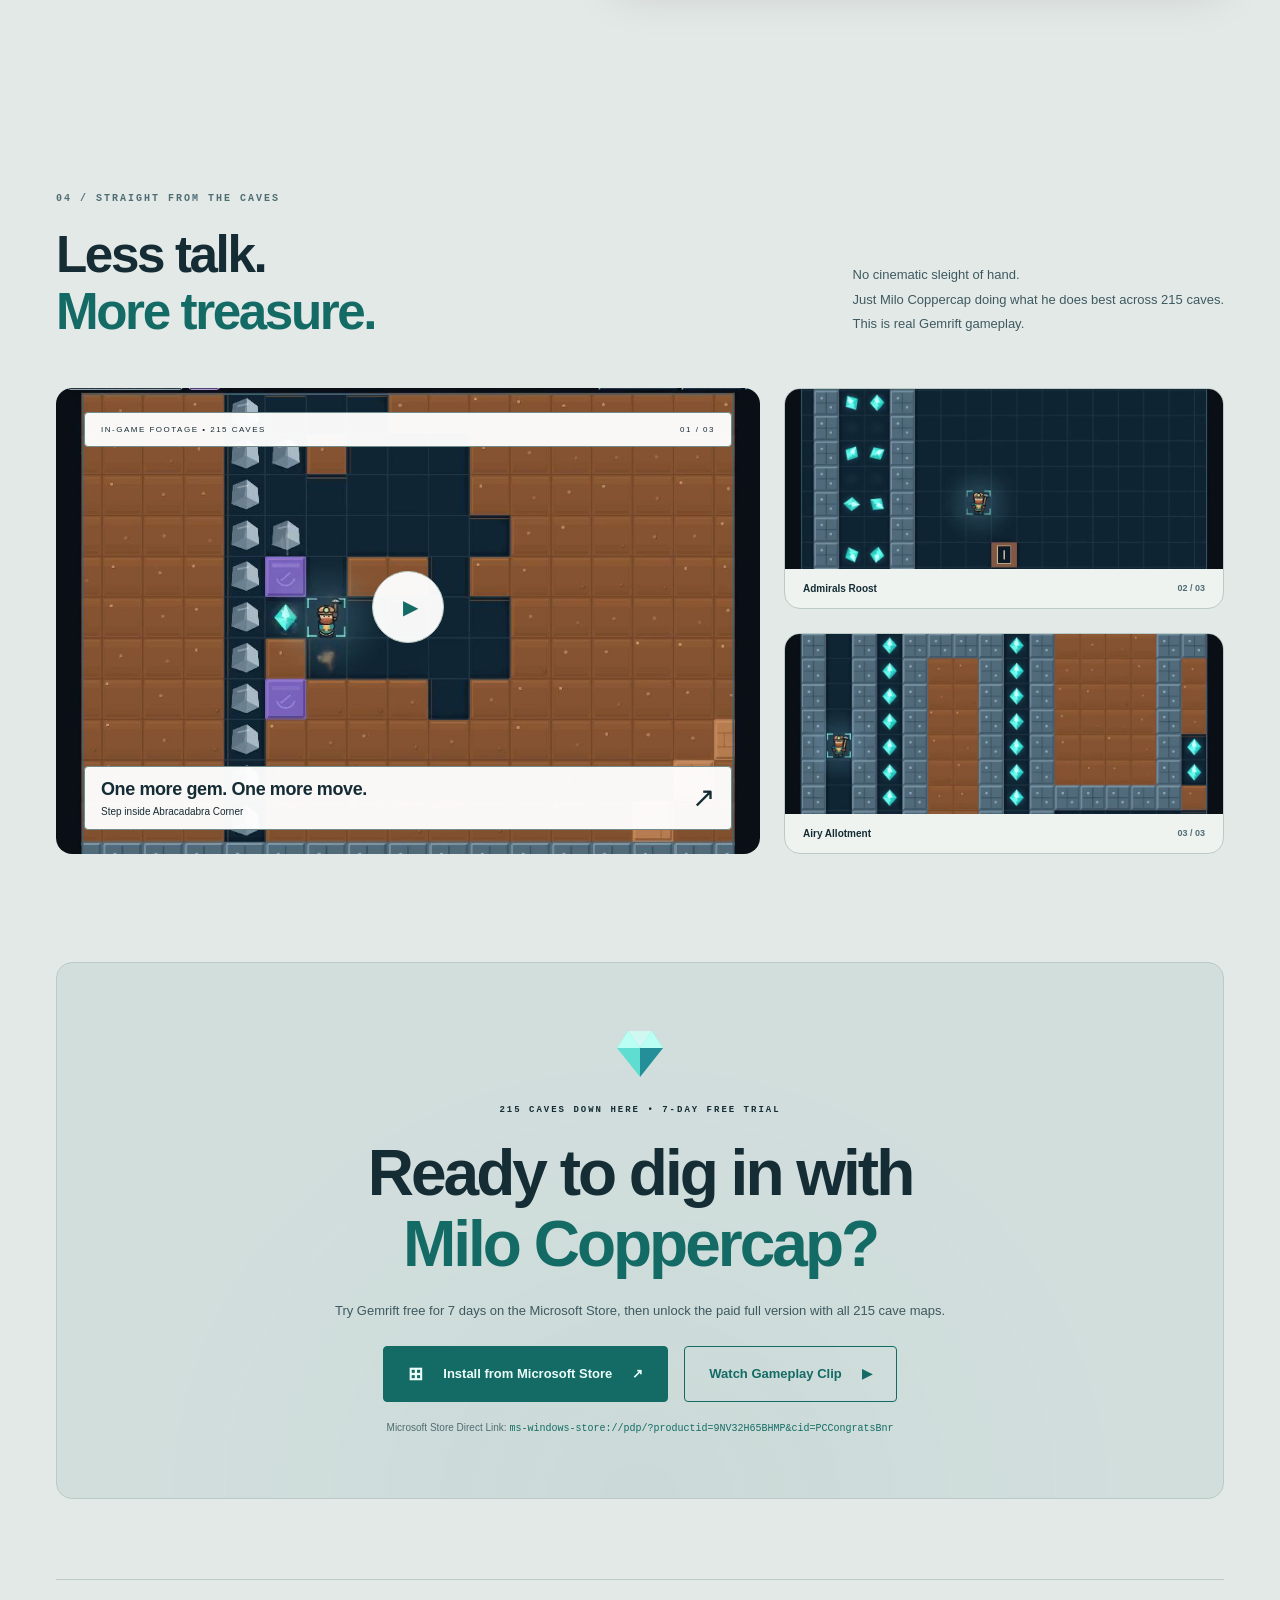
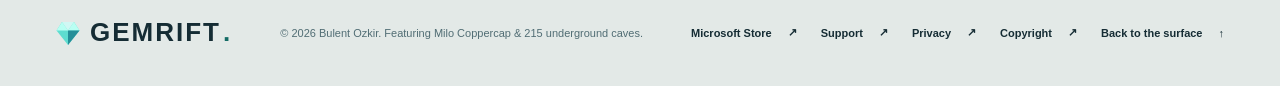
==== commit 2e682536: "support" ====
--- a/index.html
+++ b/index.html
@@ -33,6 +33,7 @@
       <a href="#characters">Characters</a>
       <a href="#edition">215 Caves &amp; Trial</a>
       <a href="#gameplay">Gameplay</a>
+      <a href="support.html">Support</a>
     </nav>
     <div class="header-actions">
       <button class="theme-toggle" type="button" aria-label="Switch color theme" title="Switch color theme"><span aria-hidden="true">◐</span></button>
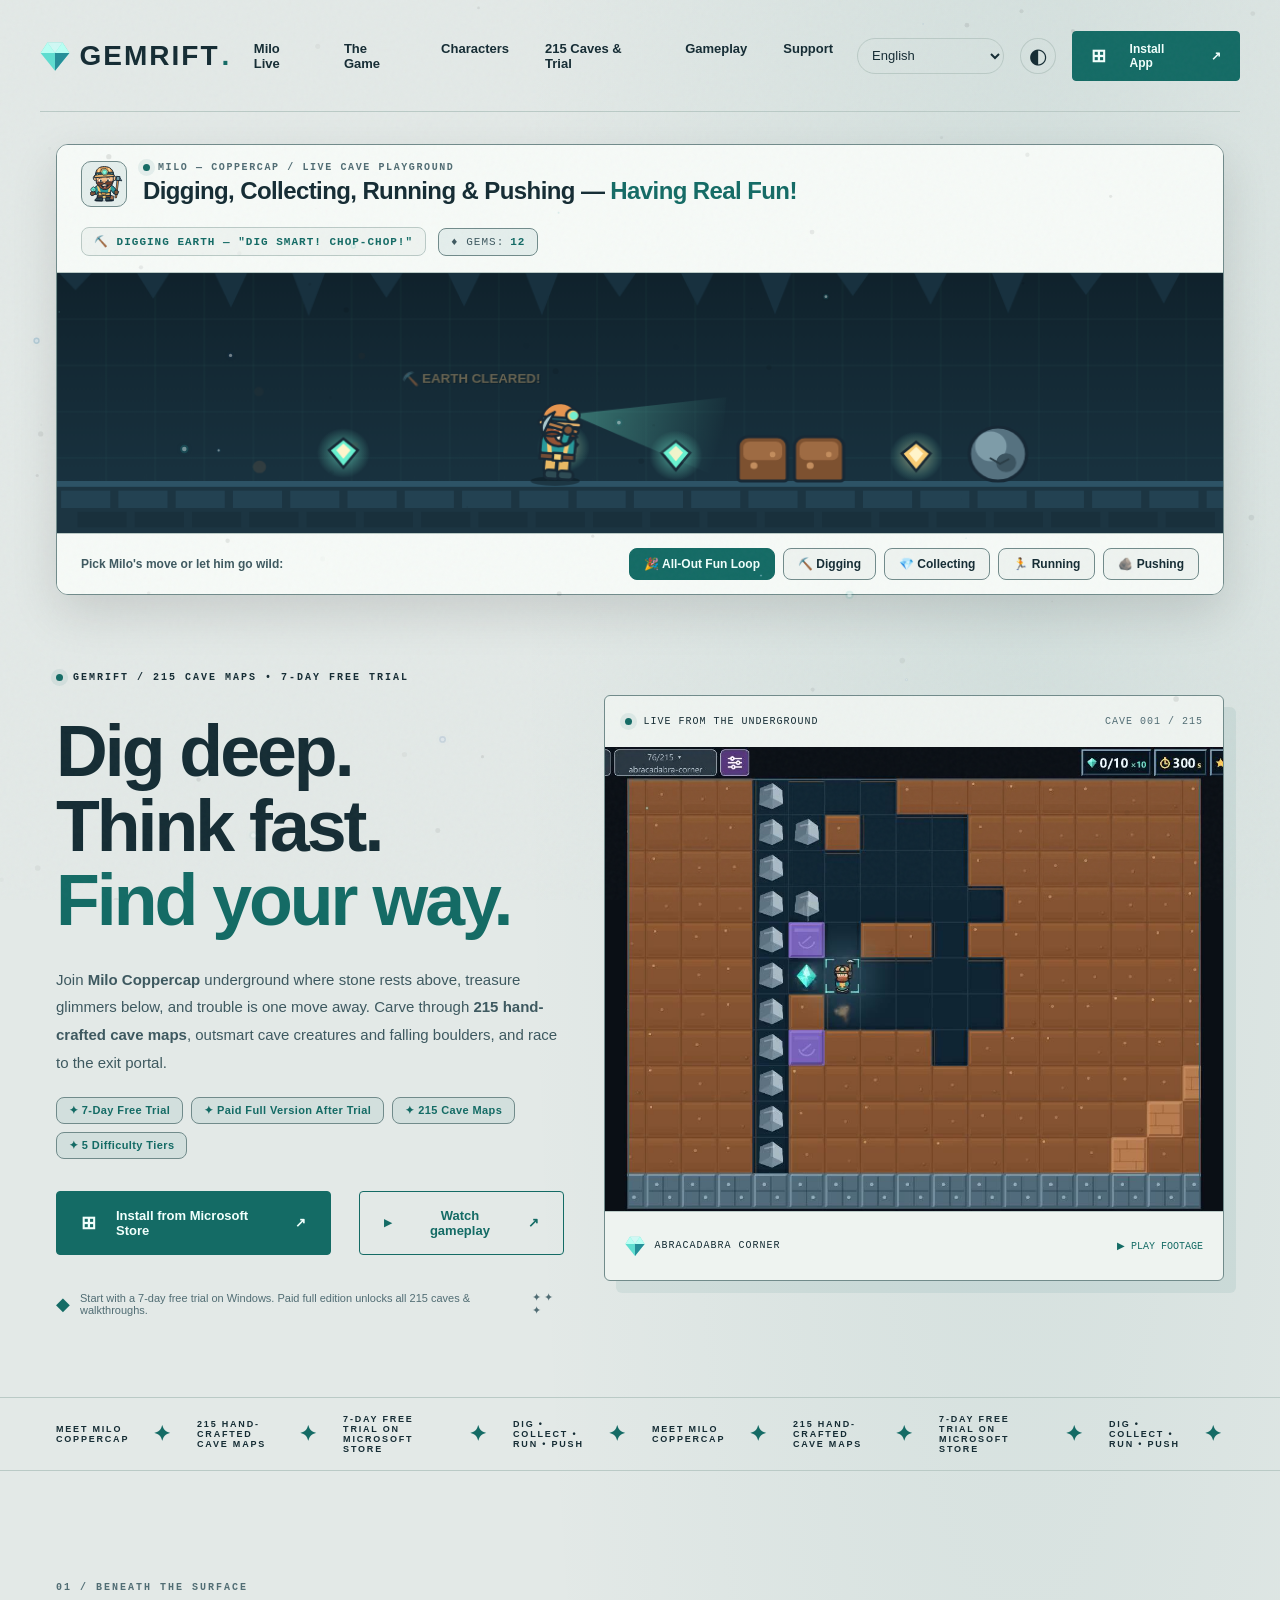
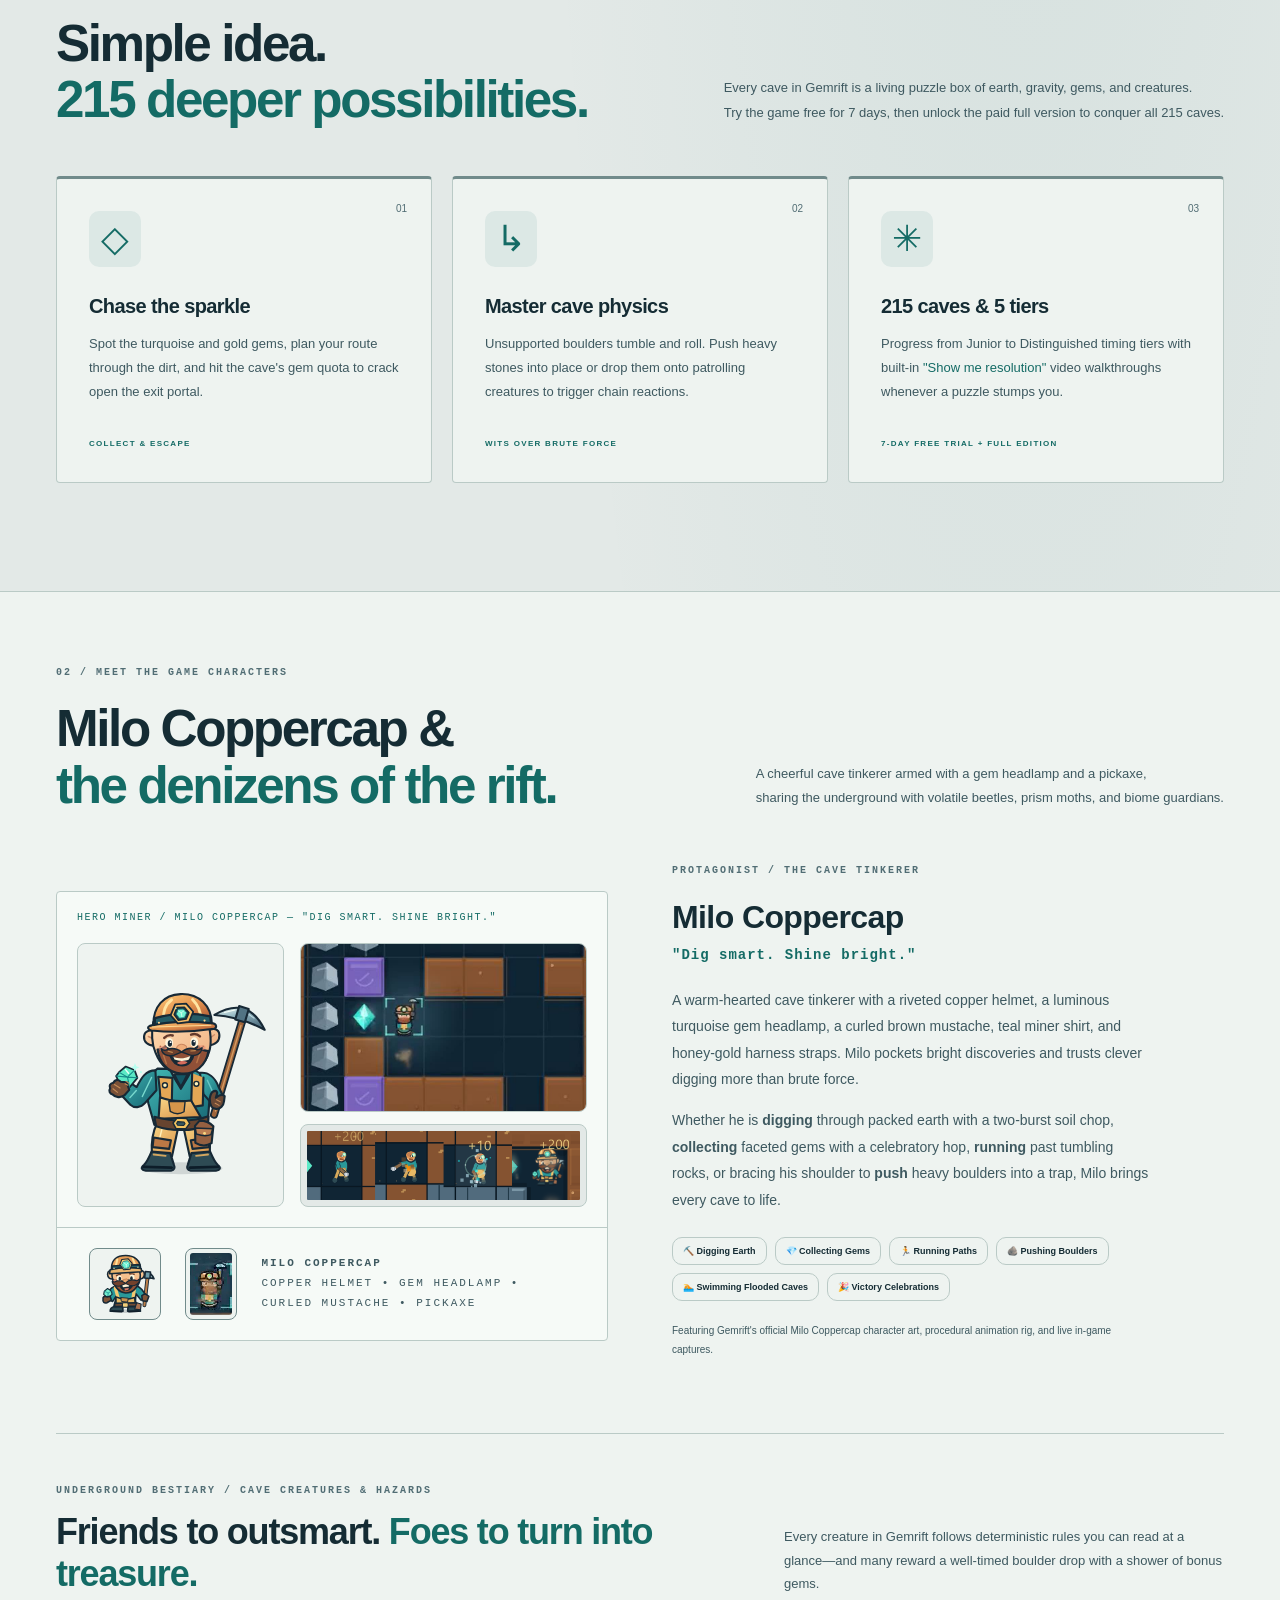
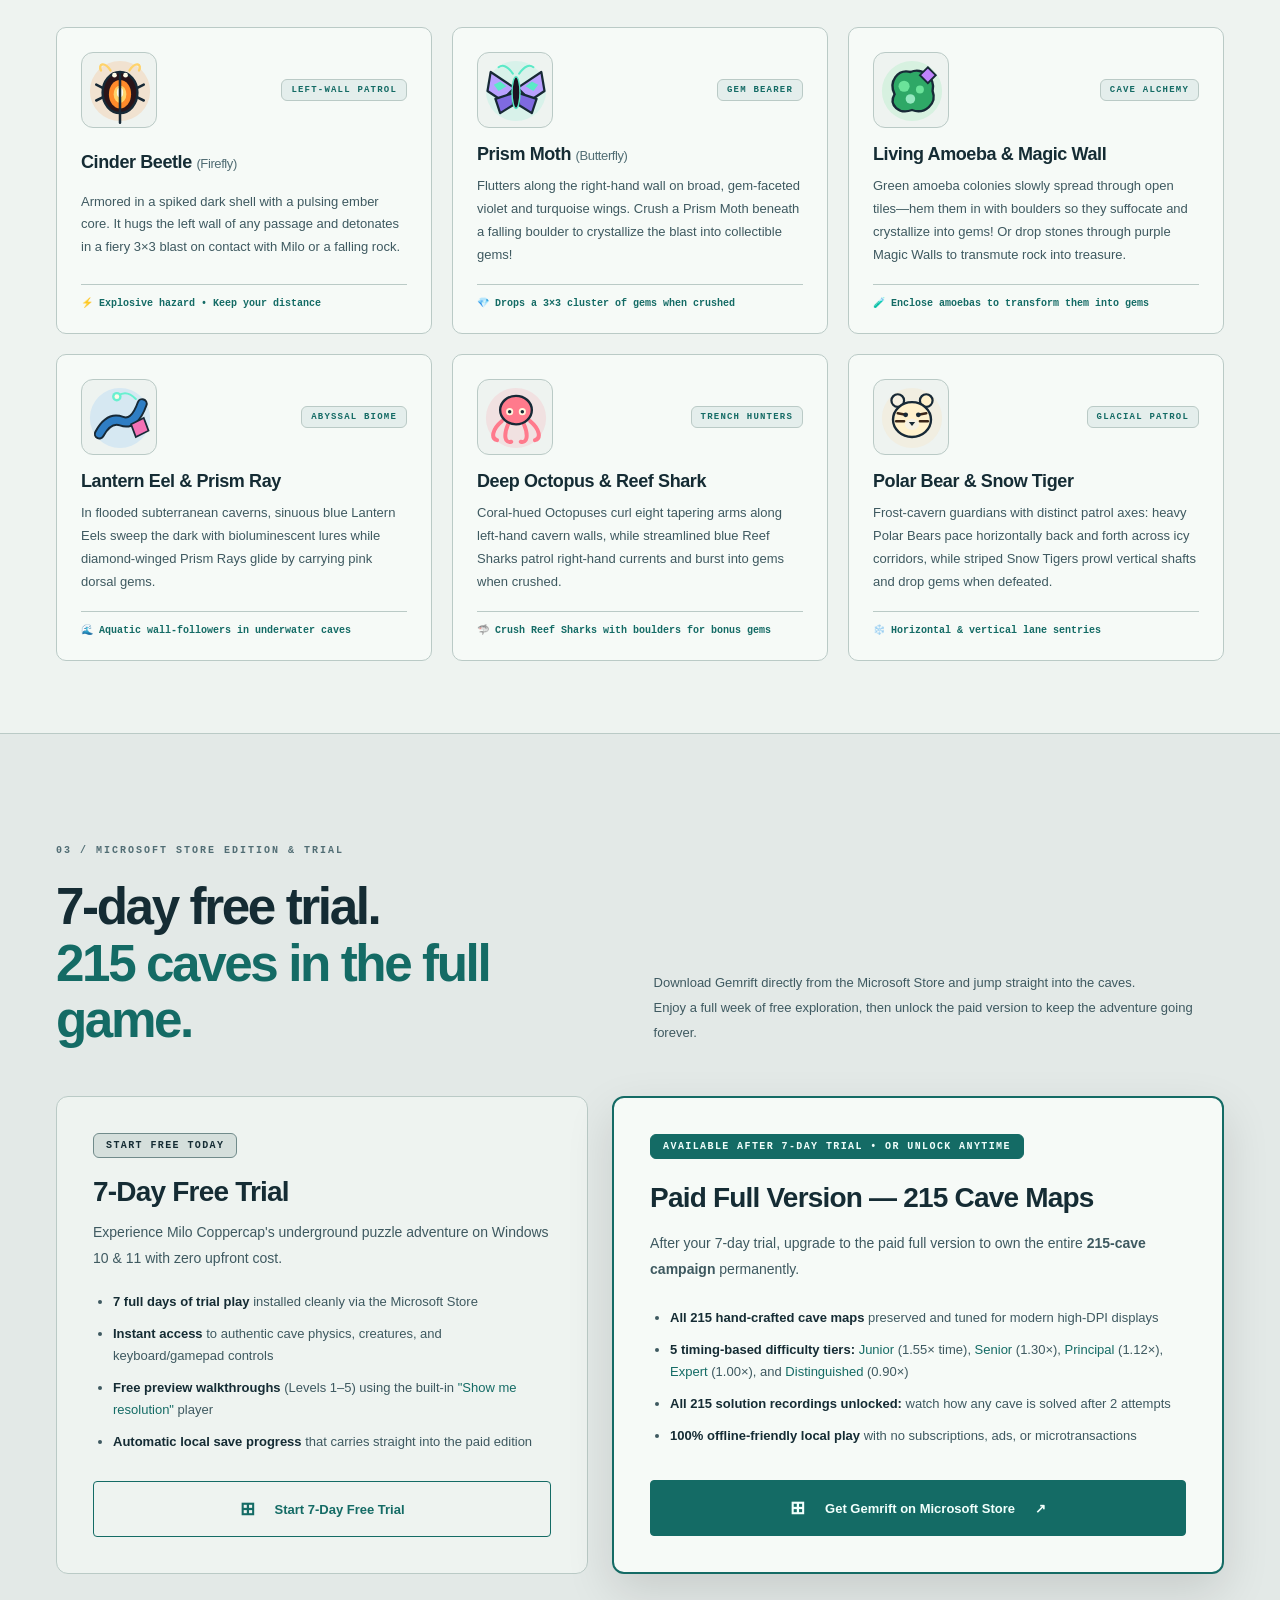
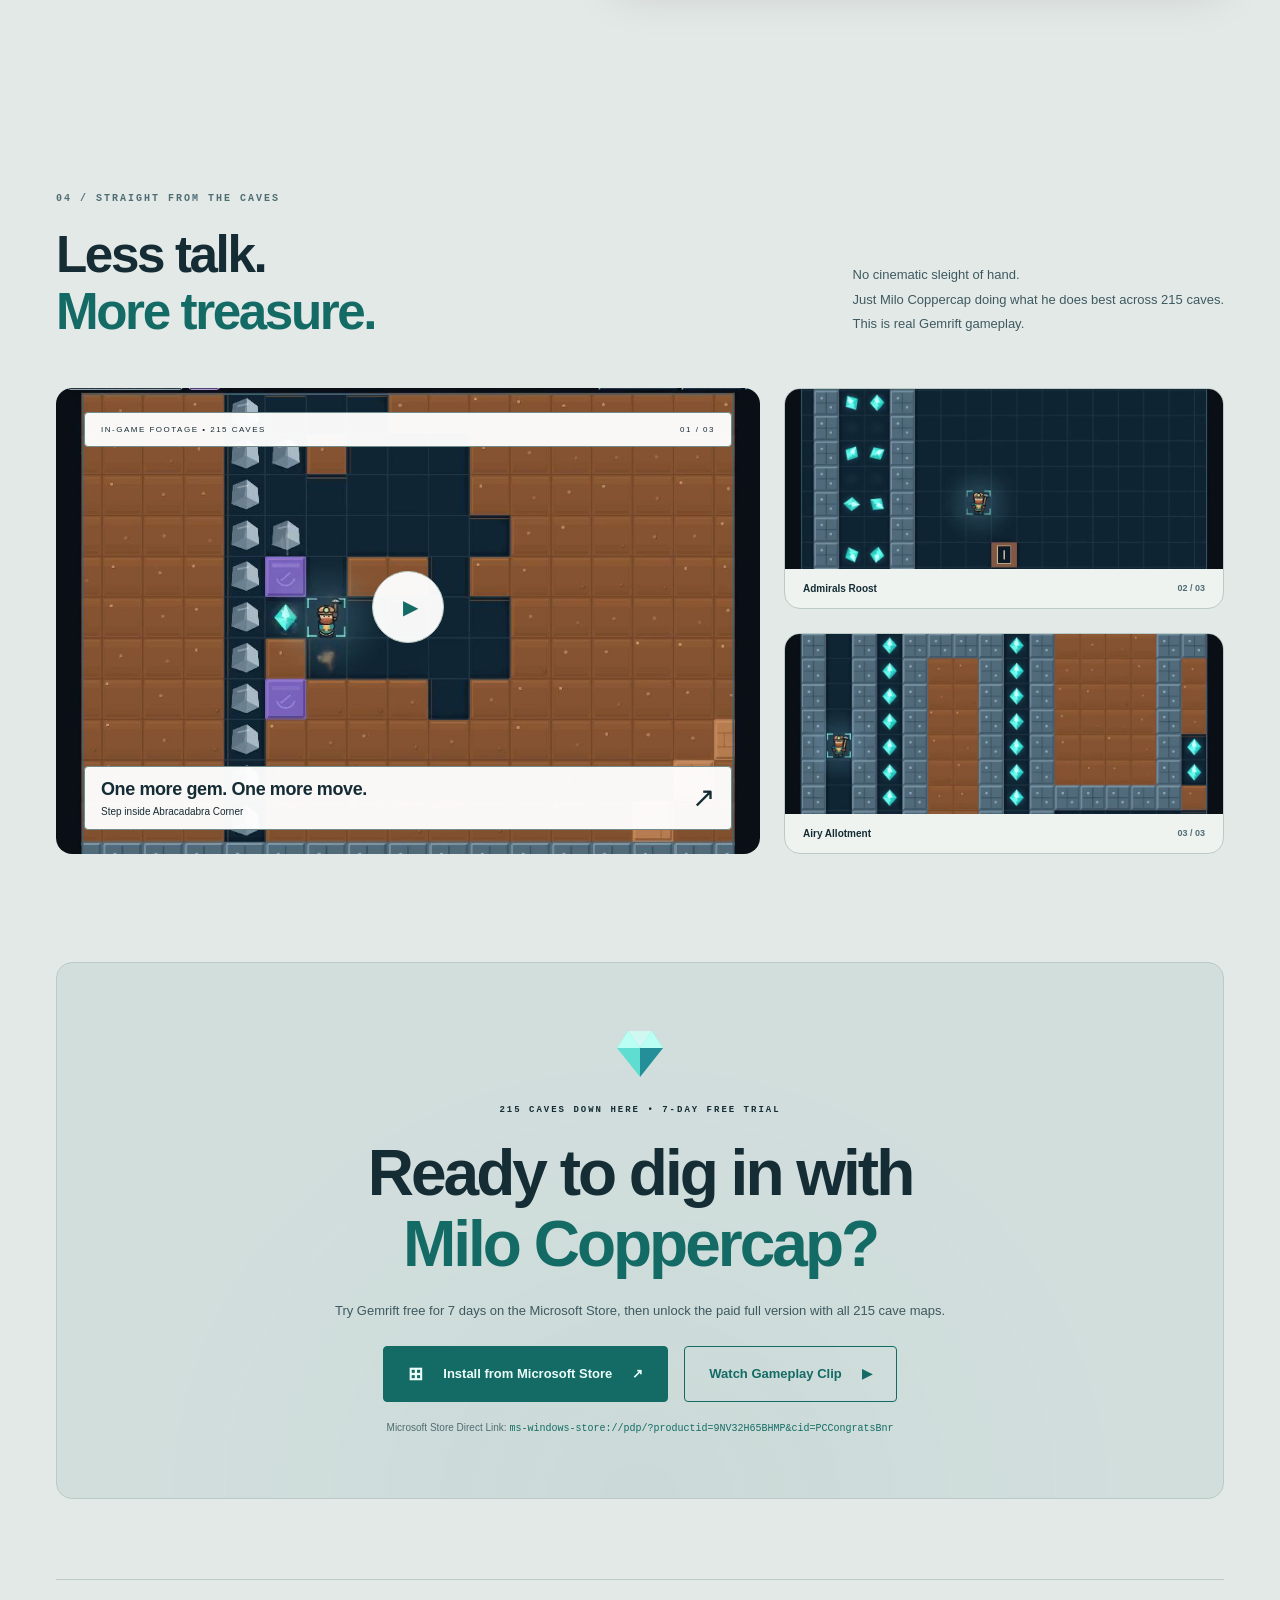
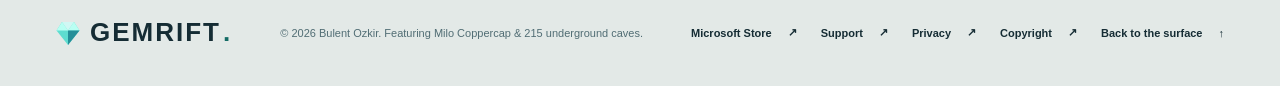
==== commit 6c96cc04: "language" ====
--- a/index.html
+++ b/index.html
@@ -3,13 +3,13 @@
 <head>
   <meta charset="UTF-8">
   <meta name="viewport" content="width=device-width, initial-scale=1">
-  <meta name="description" content="Meet Gemrift: join Milo Coppercap across 215 underground cave maps. Dig, collect gems, run, and push boulders! Try free for 7 days on the Microsoft Store.">
+  <meta data-i18n-attr="content:k001" name="description" content="Meet Gemrift: join Milo Coppercap across 215 underground cave maps. Dig, collect gems, run, and push boulders! Try free for 7 days on the Microsoft Store.">
   <meta name="theme-color" content="#0b151c">
-  <meta property="og:title" content="Gemrift — Milo Coppercap &amp; 215 Cave Puzzle Maps">
-  <meta property="og:description" content="Dig into a charming underground adventure with Milo Coppercap. 215 cave maps, 5 difficulty tiers, cave creatures, and a 7-day free trial on Microsoft Store.">
+  <meta data-i18n-attr="content:k002" property="og:title" content="Gemrift — Milo Coppercap &amp; 215 Cave Puzzle Maps">
+  <meta data-i18n-attr="content:k003" property="og:description" content="Dig into a charming underground adventure with Milo Coppercap. 215 cave maps, 5 difficulty tiers, cave creatures, and a 7-day free trial on Microsoft Store.">
   <meta property="og:type" content="website">
   <meta property="og:image" content="https://bulentozkir.github.io/gemrift-site/assets/gameplay-cavern.jpg">
-  <title>Gemrift — Milo Coppercap &amp; 215 Underground Cave Maps</title>
+  <title data-i18n="k023">Gemrift — Milo Coppercap &amp; 215 Underground Cave Maps</title>
   <link rel="icon" href="assets/gem.svg" type="image/svg+xml">
   <link rel="preload" href="assets/gameplay-cavern.jpg" as="image">
   <script>
@@ -21,23 +21,25 @@
     })();
   </script>
   <link rel="stylesheet" href="styles.css">
+  <script src="i18n.js" defer></script>
   <script src="script.js" defer></script>
 </head>
 <body>
-  <a class="skip-link" href="#main">Skip to content</a>
+  <a data-i18n="k024" class="skip-link" href="#main">Skip to content</a>
   <header class="site-header">
-    <a class="wordmark" href="#" aria-label="Gemrift home"><img src="assets/gem.svg" width="30" height="32" alt="">gemrift<span class="wordmark-dot">.</span></a>
-    <nav aria-label="Main navigation">
-      <a href="#milo-stage">Milo Live</a>
-      <a href="#discover">The Game</a>
-      <a href="#characters">Characters</a>
-      <a href="#edition">215 Caves &amp; Trial</a>
-      <a href="#gameplay">Gameplay</a>
-      <a href="support.html">Support</a>
+    <a data-i18n-attr="aria-label:k004" class="wordmark" href="#" aria-label="Gemrift home"><img src="assets/gem.svg" width="30" height="32" alt="">gemrift<span class="wordmark-dot">.</span></a>
+    <nav data-i18n-attr="aria-label:k005" aria-label="Main navigation">
+      <a data-i18n="k025" href="#milo-stage">Milo Live</a>
+      <a data-i18n="k026" href="#discover">The Game</a>
+      <a data-i18n="k027" href="#characters">Characters</a>
+      <a data-i18n="k028" href="#edition">215 Caves &amp; Trial</a>
+      <a data-i18n="k029" href="#gameplay">Gameplay</a>
+      <a data-i18n="k030" href="support.html">Support</a>
     </nav>
     <div class="header-actions">
-      <button class="theme-toggle" type="button" aria-label="Switch color theme" title="Switch color theme"><span aria-hidden="true">◐</span></button>
-      <a class="button button-small" href="ms-windows-store://pdp/?productid=9NV32H65BHMP&amp;cid=PCCongratsBnr"><span class="ms-icon" aria-hidden="true">⊞</span> Install App <span aria-hidden="true">↗</span></a>
+      <select class="lang-select" id="lang-select" aria-label="Language"></select>
+      <button data-i18n-attr="aria-label:k006,title:k006" class="theme-toggle" type="button" aria-label="Switch color theme" title="Switch color theme"><span aria-hidden="true">◐</span></button>
+      <a data-i18n="k031" class="button button-small" href="ms-windows-store://pdp/?productid=9NV32H65BHMP&amp;cid=PCCongratsBnr"><span class="ms-icon" aria-hidden="true">⊞</span> Install App <span aria-hidden="true">↗</span></a>
     </div>
   </header>
 
@@ -47,10 +49,10 @@
       <div class="milo-stage-shell">
         <div class="milo-stage-topbar">
           <div class="milo-stage-identity">
-            <img class="milo-mini-avatar" src="assets/milo-coppercap-sprite.svg" width="38" height="38" alt="Milo Coppercap sprite">
+            <img data-i18n-attr="alt:k007" class="milo-mini-avatar" src="assets/milo-coppercap-sprite.svg" width="38" height="38" alt="Milo Coppercap sprite">
             <div>
-              <span class="milo-badge-label"><span class="status-dot"></span> MILO — COPPERCAP / LIVE CAVE PLAYGROUND</span>
-              <h2 id="milo-stage-title" class="milo-stage-heading">Digging, Collecting, Running &amp; Pushing — <em>Having Real Fun!</em></h2>
+              <span data-i18n="k032" class="milo-badge-label"><span class="status-dot"></span> MILO — COPPERCAP / LIVE CAVE PLAYGROUND</span>
+              <h2 data-i18n="k033" id="milo-stage-title" class="milo-stage-heading">Digging, Collecting, Running &amp; Pushing — <em>Having Real Fun!</em></h2>
             </div>
           </div>
           <div class="milo-live-telemetry" aria-live="polite">
@@ -60,17 +62,17 @@
         </div>
 
         <div class="milo-canvas-wrap">
-          <canvas id="milo-canvas" width="1140" height="270" aria-label="Animated Milo Coppercap happily digging earth, collecting sparkling gems, running across the cavern, and pushing heavy boulders"></canvas>
-        </div>
-
-        <div class="milo-stage-controls" role="toolbar" aria-label="Choose Milo Coppercap's cave action">
-          <span class="controls-prompt">Pick Milo's move or let him go wild:</span>
+          <canvas data-i18n-attr="aria-label:k008" id="milo-canvas" width="1140" height="270" aria-label="Animated Milo Coppercap happily digging earth, collecting sparkling gems, running across the cavern, and pushing heavy boulders"></canvas>
+        </div>
+
+        <div data-i18n-attr="aria-label:k009" class="milo-stage-controls" role="toolbar" aria-label="Choose Milo Coppercap's cave action">
+          <span data-i18n="k034" class="controls-prompt">Pick Milo's move or let him go wild:</span>
           <div class="milo-btn-group">
-            <button type="button" class="milo-action-btn active" data-milo-mode="auto" aria-pressed="true">🎉 All-Out Fun Loop</button>
-            <button type="button" class="milo-action-btn" data-milo-mode="dig" aria-pressed="false">⛏️ Digging</button>
-            <button type="button" class="milo-action-btn" data-milo-mode="collect" aria-pressed="false">💎 Collecting</button>
-            <button type="button" class="milo-action-btn" data-milo-mode="run" aria-pressed="false">🏃 Running</button>
-            <button type="button" class="milo-action-btn" data-milo-mode="push" aria-pressed="false">🪨 Pushing</button>
+            <button data-i18n="k035" type="button" class="milo-action-btn active" data-milo-mode="auto" aria-pressed="true">🎉 All-Out Fun Loop</button>
+            <button data-i18n="k036" type="button" class="milo-action-btn" data-milo-mode="dig" aria-pressed="false">⛏️ Digging</button>
+            <button data-i18n="k037" type="button" class="milo-action-btn" data-milo-mode="collect" aria-pressed="false">💎 Collecting</button>
+            <button data-i18n="k038" type="button" class="milo-action-btn" data-milo-mode="run" aria-pressed="false">🏃 Running</button>
+            <button data-i18n="k039" type="button" class="milo-action-btn" data-milo-mode="push" aria-pressed="false">🪨 Pushing</button>
           </div>
         </div>
       </div>
@@ -78,41 +80,41 @@
 
     <section class="hero section-width" aria-labelledby="hero-title">
       <div class="hero-copy">
-        <p class="eyebrow"><span class="status-dot"></span> GEMRIFT / 215 CAVE MAPS &bull; 7-DAY FREE TRIAL</p>
-        <h1 id="hero-title">Dig deep.<br>Think fast.<br><em>Find your way.</em></h1>
-        <p class="hero-description">Join <strong>Milo Coppercap</strong> underground where stone rests above, treasure glimmers below, and trouble is one move away. Carve through <strong>215 hand-crafted cave maps</strong>, outsmart cave creatures and falling boulders, and race to the exit portal.</p>
-        <div class="hero-pills">
+        <p data-i18n="k040" class="eyebrow"><span class="status-dot"></span> GEMRIFT / 215 CAVE MAPS &bull; 7-DAY FREE TRIAL</p>
+        <h1 data-i18n="k041" id="hero-title">Dig deep.<br>Think fast.<br><em>Find your way.</em></h1>
+        <p data-i18n="k042" class="hero-description">Join <strong>Milo Coppercap</strong> underground where stone rests above, treasure glimmers below, and trouble is one move away. Carve through <strong>215 hand-crafted cave maps</strong>, outsmart cave creatures and falling boulders, and race to the exit portal.</p>
+        <div data-i18n="k043" class="hero-pills">
           <span class="hero-pill">✦ 7-Day Free Trial</span>
           <span class="hero-pill">✦ Paid Full Version After Trial</span>
           <span class="hero-pill">✦ 215 Cave Maps</span>
           <span class="hero-pill">✦ 5 Difficulty Tiers</span>
         </div>
         <div class="hero-actions">
-          <a class="button" href="ms-windows-store://pdp/?productid=9NV32H65BHMP&amp;cid=PCCongratsBnr"><span class="ms-icon" aria-hidden="true">⊞</span> Install from Microsoft Store <span aria-hidden="true">↗</span></a>
-          <button class="button button-outline" type="button" data-watch><span class="play-icon" aria-hidden="true">▶</span> Watch gameplay <span aria-hidden="true">↗</span></button>
-        </div>
-        <div class="hero-footnote"><span class="tiny-gem" aria-hidden="true">◆</span> Start with a 7-day free trial on Windows. Paid full edition unlocks all 215 caves &amp; walkthroughs. <span class="hero-gems" aria-hidden="true">✦ ✦ ✦</span></div>
+          <a data-i18n="k044" class="button" href="ms-windows-store://pdp/?productid=9NV32H65BHMP&amp;cid=PCCongratsBnr"><span class="ms-icon" aria-hidden="true">⊞</span> Install from Microsoft Store <span aria-hidden="true">↗</span></a>
+          <button data-i18n="k045" class="button button-outline" type="button" data-watch><span class="play-icon" aria-hidden="true">▶</span> Watch gameplay <span aria-hidden="true">↗</span></button>
+        </div>
+        <div data-i18n="k046" class="hero-footnote"><span class="tiny-gem" aria-hidden="true">◆</span> Start with a 7-day free trial on Windows. Paid full edition unlocks all 215 caves &amp; walkthroughs. <span class="hero-gems" aria-hidden="true">✦ ✦ ✦</span></div>
       </div>
       <div class="hero-art">
-        <div class="cave-frame-heading"><span class="status-dot"></span><span>LIVE FROM THE UNDERGROUND</span><span>CAVE 001 / 215</span></div>
-        <img class="cave-hero" src="assets/gameplay-cavern.jpg" alt="Actual Gemrift gameplay showing earth tiles, steel-blue stone walls, falling boulders, a glowing turquoise gem, and Milo Coppercap" width="1024" height="768" fetchpriority="high">
-        <div class="cave-frame-footer"><span><img src="assets/gem.svg" width="20" height="22" alt=""> ABRACADABRA CORNER</span><button type="button" data-watch aria-label="Play cave gameplay">▶ PLAY FOOTAGE</button></div>
-      </div>
-    </section>
-
-    <div class="ticker" aria-label="Milo Coppercap. 215 Cave Maps. 7-Day Free Trial on Microsoft Store.">
-      <div class="section-width ticker-inner"><span>MEET MILO COPPERCAP</span><b aria-hidden="true">✦</b><span>215 HAND-CRAFTED CAVE MAPS</span><b aria-hidden="true">✦</b><span>7-DAY FREE TRIAL ON MICROSOFT STORE</span><b aria-hidden="true">✦</b><span>DIG &bull; COLLECT &bull; RUN &bull; PUSH</span><b aria-hidden="true">✦</b><span>MEET MILO COPPERCAP</span><b aria-hidden="true">✦</b><span>215 HAND-CRAFTED CAVE MAPS</span><b aria-hidden="true">✦</b><span>7-DAY FREE TRIAL ON MICROSOFT STORE</span><b aria-hidden="true">✦</b><span>DIG &bull; COLLECT &bull; RUN &bull; PUSH</span><b aria-hidden="true">✦</b></div>
+        <div data-i18n="k047" class="cave-frame-heading"><span class="status-dot"></span><span>LIVE FROM THE UNDERGROUND</span><span>CAVE 001 / 215</span></div>
+        <img data-i18n-attr="alt:k010" class="cave-hero" src="assets/gameplay-cavern.jpg" alt="Actual Gemrift gameplay showing earth tiles, steel-blue stone walls, falling boulders, a glowing turquoise gem, and Milo Coppercap" width="1024" height="768" fetchpriority="high">
+        <div class="cave-frame-footer"><span><img src="assets/gem.svg" width="20" height="22" alt=""> ABRACADABRA CORNER</span><button data-i18n="k048" data-i18n-attr="aria-label:k011" type="button" data-watch aria-label="Play cave gameplay">▶ PLAY FOOTAGE</button></div>
+      </div>
+    </section>
+
+    <div data-i18n-attr="aria-label:k012" class="ticker" aria-label="Milo Coppercap. 215 Cave Maps. 7-Day Free Trial on Microsoft Store.">
+      <div data-i18n="k049" class="section-width ticker-inner"><span>MEET MILO COPPERCAP</span><b aria-hidden="true">✦</b><span>215 HAND-CRAFTED CAVE MAPS</span><b aria-hidden="true">✦</b><span>7-DAY FREE TRIAL ON MICROSOFT STORE</span><b aria-hidden="true">✦</b><span>DIG &bull; COLLECT &bull; RUN &bull; PUSH</span><b aria-hidden="true">✦</b><span>MEET MILO COPPERCAP</span><b aria-hidden="true">✦</b><span>215 HAND-CRAFTED CAVE MAPS</span><b aria-hidden="true">✦</b><span>7-DAY FREE TRIAL ON MICROSOFT STORE</span><b aria-hidden="true">✦</b><span>DIG &bull; COLLECT &bull; RUN &bull; PUSH</span><b aria-hidden="true">✦</b></div>
     </div>
 
     <section class="section-width discover section-padding fade-section" id="discover" aria-labelledby="discover-title">
       <div class="section-heading">
-        <div><p class="eyebrow">01 / BENEATH THE SURFACE</p><h2 id="discover-title">Simple idea.<br><em>215 deeper possibilities.</em></h2></div>
-        <p>Every cave in Gemrift is a living puzzle box of earth, gravity, gems, and creatures.<br>Try the game free for 7 days, then unlock the paid full version to conquer all 215 caves.</p>
+        <div><p data-i18n="k050" class="eyebrow">01 / BENEATH THE SURFACE</p><h2 data-i18n="k051" id="discover-title">Simple idea.<br><em>215 deeper possibilities.</em></h2></div>
+        <p data-i18n="k052">Every cave in Gemrift is a living puzzle box of earth, gravity, gems, and creatures.<br>Try the game free for 7 days, then unlock the paid full version to conquer all 215 caves.</p>
       </div>
       <div class="feature-grid">
-        <article class="feature-card"><span class="feature-number">01</span><div class="feature-icon" aria-hidden="true">◇</div><h3>Chase the sparkle</h3><p>Spot the turquoise and gold gems, plan your route through the dirt, and hit the cave's gem quota to crack open the exit portal.</p><span class="feature-tag">COLLECT &amp; ESCAPE</span></article>
-        <article class="feature-card"><span class="feature-number">02</span><div class="feature-icon" aria-hidden="true">↳</div><h3>Master cave physics</h3><p>Unsupported boulders tumble and roll. Push heavy stones into place or drop them onto patrolling creatures to trigger chain reactions.</p><span class="feature-tag">WITS OVER BRUTE FORCE</span></article>
-        <article class="feature-card"><span class="feature-number">03</span><div class="feature-icon" aria-hidden="true">✳</div><h3>215 caves &amp; 5 tiers</h3><p>Progress from Junior to Distinguished timing tiers with built-in <em>"Show me resolution"</em> video walkthroughs whenever a puzzle stumps you.</p><span class="feature-tag">7-DAY FREE TRIAL + FULL EDITION</span></article>
+        <article class="feature-card"><span class="feature-number">01</span><div class="feature-icon" aria-hidden="true">◇</div><h3 data-i18n="k053">Chase the sparkle</h3><p data-i18n="k054">Spot the turquoise and gold gems, plan your route through the dirt, and hit the cave's gem quota to crack open the exit portal.</p><span data-i18n="k055" class="feature-tag">COLLECT &amp; ESCAPE</span></article>
+        <article class="feature-card"><span class="feature-number">02</span><div class="feature-icon" aria-hidden="true">↳</div><h3 data-i18n="k056">Master cave physics</h3><p data-i18n="k057">Unsupported boulders tumble and roll. Push heavy stones into place or drop them onto patrolling creatures to trigger chain reactions.</p><span data-i18n="k058" class="feature-tag">WITS OVER BRUTE FORCE</span></article>
+        <article class="feature-card"><span class="feature-number">03</span><div class="feature-icon" aria-hidden="true">✳</div><h3 data-i18n="k059">215 caves &amp; 5 tiers</h3><p data-i18n="k060">Progress from Junior to Distinguished timing tiers with built-in <em>"Show me resolution"</em> video walkthroughs whenever a puzzle stumps you.</p><span data-i18n="k061" class="feature-tag">7-DAY FREE TRIAL + FULL EDITION</span></article>
       </div>
     </section>
 
@@ -120,39 +122,39 @@
       <div class="section-width">
         <div class="section-heading">
           <div>
-            <p class="eyebrow">02 / MEET THE GAME CHARACTERS</p>
-            <h2 id="character-title">Milo Coppercap &amp;<br><em>the denizens of the rift.</em></h2>
-          </div>
-          <p>A cheerful cave tinkerer armed with a gem headlamp and a pickaxe,<br>sharing the underground with volatile beetles, prism moths, and biome guardians.</p>
+            <p data-i18n="k062" class="eyebrow">02 / MEET THE GAME CHARACTERS</p>
+            <h2 data-i18n="k063" id="character-title">Milo Coppercap &amp;<br><em>the denizens of the rift.</em></h2>
+          </div>
+          <p data-i18n="k064">A cheerful cave tinkerer armed with a gem headlamp and a pickaxe,<br>sharing the underground with volatile beetles, prism moths, and biome guardians.</p>
         </div>
 
         <!-- HERO CHARACTER: MILO COPPERCAP -->
         <div class="character-layout">
           <div class="character-portrait">
-            <span class="portrait-index">HERO MINER / MILO COPPERCAP &mdash; "DIG SMART. SHINE BRIGHT."</span>
+            <span data-i18n="k065" class="portrait-index">HERO MINER / MILO COPPERCAP &mdash; "DIG SMART. SHINE BRIGHT."</span>
             <div class="milo-portrait-grid">
               <div class="milo-svg-showcase">
-                <img src="assets/milo-coppercap-portrait.svg" alt="Official vector portrait of Milo Coppercap wearing his copper helmet with a turquoise gem headlamp, bushy brown beard, teal tunic, and steel pickaxe" width="384" height="450" loading="lazy">
+                <img data-i18n-attr="alt:k013" src="assets/milo-coppercap-portrait.svg" alt="Official vector portrait of Milo Coppercap wearing his copper helmet with a turquoise gem headlamp, bushy brown beard, teal tunic, and steel pickaxe" width="384" height="450" loading="lazy">
               </div>
               <div class="milo-ingame-showcase">
-                <img src="assets/explorer-scene.jpg" alt="Milo Coppercap inside an actual Gemrift cave beside a glowing turquoise gem and boulders" width="850" height="500" loading="lazy">
-                <img class="milo-poses-strip" src="assets/milo-poses.png" alt="Milo Coppercap in-game animation states: Idle, Walk, Dig, Push, Collect, Swim, Win, and Hurt" width="760" height="240" loading="lazy">
+                <img data-i18n-attr="alt:k014" src="assets/explorer-scene.jpg" alt="Milo Coppercap inside an actual Gemrift cave beside a glowing turquoise gem and boulders" width="850" height="500" loading="lazy">
+                <img data-i18n-attr="alt:k015" class="milo-poses-strip" src="assets/milo-poses.png" alt="Milo Coppercap in-game animation states: Idle, Walk, Dig, Push, Collect, Swim, Win, and Hurt" width="760" height="240" loading="lazy">
               </div>
             </div>
             <div class="sprite-detail">
-              <img src="assets/milo-coppercap-sprite.svg" width="84" height="84" alt="Milo Coppercap compact game sprite" loading="lazy">
-              <img class="pixel-sprite" src="assets/explorer-ingame.png" width="58" height="84" alt="Close-up of the in-game explorer sprite" loading="lazy">
-              <span><strong>MILO COPPERCAP</strong><br>COPPER HELMET &bull; GEM HEADLAMP &bull; CURLED MUSTACHE &bull; PICKAXE</span>
+              <img data-i18n-attr="alt:k016" src="assets/milo-coppercap-sprite.svg" width="84" height="84" alt="Milo Coppercap compact game sprite" loading="lazy">
+              <img data-i18n-attr="alt:k017" class="pixel-sprite" src="assets/explorer-ingame.png" width="58" height="84" alt="Close-up of the in-game explorer sprite" loading="lazy">
+              <span data-i18n="k066"><strong>MILO COPPERCAP</strong><br>COPPER HELMET &bull; GEM HEADLAMP &bull; CURLED MUSTACHE &bull; PICKAXE</span>
             </div>
           </div>
 
           <div class="character-copy">
-            <p class="eyebrow">PROTAGONIST / THE CAVE TINKERER</p>
-            <h3>Milo Coppercap</h3>
-            <p class="character-tagline">"Dig smart. Shine bright."</p>
-            <p>A warm-hearted cave tinkerer with a riveted copper helmet, a luminous turquoise gem headlamp, a curled brown mustache, teal miner shirt, and honey-gold harness straps. Milo pockets bright discoveries and trusts clever digging more than brute force.</p>
-            <p>Whether he is <strong>digging</strong> through packed earth with a two-burst soil chop, <strong>collecting</strong> faceted gems with a celebratory hop, <strong>running</strong> past tumbling rocks, or bracing his shoulder to <strong>push</strong> heavy boulders into a trap, Milo brings every cave to life.</p>
-            <div class="character-traits">
+            <p data-i18n="k067" class="eyebrow">PROTAGONIST / THE CAVE TINKERER</p>
+            <h3 data-i18n="k068">Milo Coppercap</h3>
+            <p data-i18n="k069" class="character-tagline">"Dig smart. Shine bright."</p>
+            <p data-i18n="k070">A warm-hearted cave tinkerer with a riveted copper helmet, a luminous turquoise gem headlamp, a curled brown mustache, teal miner shirt, and honey-gold harness straps. Milo pockets bright discoveries and trusts clever digging more than brute force.</p>
+            <p data-i18n="k071">Whether he is <strong>digging</strong> through packed earth with a two-burst soil chop, <strong>collecting</strong> faceted gems with a celebratory hop, <strong>running</strong> past tumbling rocks, or bracing his shoulder to <strong>push</strong> heavy boulders into a trap, Milo brings every cave to life.</p>
+            <div data-i18n="k072" class="character-traits">
               <span>⛏️ Digging Earth</span>
               <span>💎 Collecting Gems</span>
               <span>🏃 Running Paths</span>
@@ -160,17 +162,17 @@
               <span>🏊 Swimming Flooded Caves</span>
               <span>🎉 Victory Celebrations</span>
             </div>
-            <p class="artwork-note">Featuring Gemrift's official Milo Coppercap character art, procedural animation rig, and live in-game captures.</p>
+            <p data-i18n="k073" class="artwork-note">Featuring Gemrift's official Milo Coppercap character art, procedural animation rig, and live in-game captures.</p>
           </div>
         </div>
 
         <!-- CAVE CREATURES & BIOME DENIZENS -->
         <div class="creatures-header">
           <div>
-            <p class="eyebrow">UNDERGROUND BESTIARY / CAVE CREATURES &amp; HAZARDS</p>
-            <h3>Friends to outsmart. <em>Foes to turn into treasure.</em></h3>
-          </div>
-          <p>Every creature in Gemrift follows deterministic rules you can read at a glance—and many reward a well-timed boulder drop with a shower of bonus gems.</p>
+            <p data-i18n="k074" class="eyebrow">UNDERGROUND BESTIARY / CAVE CREATURES &amp; HAZARDS</p>
+            <h3 data-i18n="k075">Friends to outsmart. <em>Foes to turn into treasure.</em></h3>
+          </div>
+          <p data-i18n="k076">Every creature in Gemrift follows deterministic rules you can read at a glance—and many reward a well-timed boulder drop with a shower of bonus gems.</p>
         </div>
 
         <div class="creatures-grid">
@@ -190,11 +192,11 @@
                   <circle cx="55" cy="28" r="3" fill="#fffbe8"/>
                 </svg>
               </div>
-              <span class="creature-badge">LEFT-WALL PATROL</span>
-            </div>
-            <h4>Cinder Beetle <span>(Firefly)</span></h4>
-            <p>Armored in a spiked dark shell with a pulsing ember core. It hugs the left wall of any passage and detonates in a fiery 3×3 blast on contact with Milo or a falling rock.</p>
-            <span class="creature-rule">⚡ Explosive hazard &bull; Keep your distance</span>
+              <span data-i18n="k077" class="creature-badge">LEFT-WALL PATROL</span>
+            </div>
+            <h4 data-i18n="k078">Cinder Beetle <span>(Firefly)</span></h4>
+            <p data-i18n="k079">Armored in a spiked dark shell with a pulsing ember core. It hugs the left wall of any passage and detonates in a fiery 3×3 blast on contact with Milo or a falling rock.</p>
+            <span data-i18n="k080" class="creature-rule">⚡ Explosive hazard &bull; Keep your distance</span>
           </article>
 
           <!-- 2. Butterfly / Prism Moth -->
@@ -213,11 +215,11 @@
                   <ellipse cx="48" cy="50" rx="5" ry="20" fill="#1d1220" stroke="#5be9c7" stroke-width="1.8"/>
                 </svg>
               </div>
-              <span class="creature-badge">GEM BEARER</span>
-            </div>
-            <h4>Prism Moth <span>(Butterfly)</span></h4>
-            <p>Flutters along the right-hand wall on broad, gem-faceted violet and turquoise wings. Crush a Prism Moth beneath a falling boulder to crystallize the blast into collectible gems!</p>
-            <span class="creature-rule">💎 Drops a 3×3 cluster of gems when crushed</span>
+              <span data-i18n="k081" class="creature-badge">GEM BEARER</span>
+            </div>
+            <h4 data-i18n="k082">Prism Moth <span>(Butterfly)</span></h4>
+            <p data-i18n="k083">Flutters along the right-hand wall on broad, gem-faceted violet and turquoise wings. Crush a Prism Moth beneath a falling boulder to crystallize the blast into collectible gems!</p>
+            <span data-i18n="k084" class="creature-rule">💎 Drops a 3×3 cluster of gems when crushed</span>
           </article>
 
           <!-- 3. Living Amoeba & Magic Wall -->
@@ -233,11 +235,11 @@
                   <polygon points="68,18 78,28 68,38 58,28" fill="#c084fc" stroke="#172936" stroke-width="2.4"/>
                 </svg>
               </div>
-              <span class="creature-badge">CAVE ALCHEMY</span>
-            </div>
-            <h4>Living Amoeba &amp; Magic Wall</h4>
-            <p>Green amoeba colonies slowly spread through open tiles—hem them in with boulders so they suffocate and crystallize into gems! Or drop stones through purple Magic Walls to transmute rock into treasure.</p>
-            <span class="creature-rule">🧪 Enclose amoebas to transform them into gems</span>
+              <span data-i18n="k085" class="creature-badge">CAVE ALCHEMY</span>
+            </div>
+            <h4 data-i18n="k086">Living Amoeba &amp; Magic Wall</h4>
+            <p data-i18n="k087">Green amoeba colonies slowly spread through open tiles—hem them in with boulders so they suffocate and crystallize into gems! Or drop stones through purple Magic Walls to transmute rock into treasure.</p>
+            <span data-i18n="k088" class="creature-rule">🧪 Enclose amoebas to transform them into gems</span>
           </article>
 
           <!-- 4. Lantern Eel & Prism Ray -->
@@ -254,11 +256,11 @@
                   <polygon points="62,56 78,48 84,64 68,72" fill="#f472b6" stroke="#172936" stroke-width="2.2"/>
                 </svg>
               </div>
-              <span class="creature-badge">ABYSSAL BIOME</span>
-            </div>
-            <h4>Lantern Eel &amp; Prism Ray</h4>
-            <p>In flooded subterranean caverns, sinuous blue Lantern Eels sweep the dark with bioluminescent lures while diamond-winged Prism Rays glide by carrying pink dorsal gems.</p>
-            <span class="creature-rule">🌊 Aquatic wall-followers in underwater caves</span>
+              <span data-i18n="k089" class="creature-badge">ABYSSAL BIOME</span>
+            </div>
+            <h4 data-i18n="k090">Lantern Eel &amp; Prism Ray</h4>
+            <p data-i18n="k091">In flooded subterranean caverns, sinuous blue Lantern Eels sweep the dark with bioluminescent lures while diamond-winged Prism Rays glide by carrying pink dorsal gems.</p>
+            <span data-i18n="k092" class="creature-rule">🌊 Aquatic wall-followers in underwater caves</span>
           </article>
 
           <!-- 5. Deep Octopus & Reef Shark -->
@@ -275,11 +277,11 @@
                   <circle cx="56" cy="40" r="2.2" fill="#172936"/>
                 </svg>
               </div>
-              <span class="creature-badge">TRENCH HUNTERS</span>
-            </div>
-            <h4>Deep Octopus &amp; Reef Shark</h4>
-            <p>Coral-hued Octopuses curl eight tapering arms along left-hand cavern walls, while streamlined blue Reef Sharks patrol right-hand currents and burst into gems when crushed.</p>
-            <span class="creature-rule">🦈 Crush Reef Sharks with boulders for bonus gems</span>
+              <span data-i18n="k093" class="creature-badge">TRENCH HUNTERS</span>
+            </div>
+            <h4 data-i18n="k094">Deep Octopus &amp; Reef Shark</h4>
+            <p data-i18n="k095">Coral-hued Octopuses curl eight tapering arms along left-hand cavern walls, while streamlined blue Reef Sharks patrol right-hand currents and burst into gems when crushed.</p>
+            <span data-i18n="k096" class="creature-rule">🦈 Crush Reef Sharks with boulders for bonus gems</span>
           </article>
 
           <!-- 6. Polar Bear & Snow Tiger -->
@@ -298,11 +300,11 @@
                   <polygon points="44,53 52,53 48,58" fill="#172936"/>
                 </svg>
               </div>
-              <span class="creature-badge">GLACIAL PATROL</span>
-            </div>
-            <h4>Polar Bear &amp; Snow Tiger</h4>
-            <p>Frost-cavern guardians with distinct patrol axes: heavy Polar Bears pace horizontally back and forth across icy corridors, while striped Snow Tigers prowl vertical shafts and drop gems when defeated.</p>
-            <span class="creature-rule">❄️ Horizontal &amp; vertical lane sentries</span>
+              <span data-i18n="k097" class="creature-badge">GLACIAL PATROL</span>
+            </div>
+            <h4 data-i18n="k098">Polar Bear &amp; Snow Tiger</h4>
+            <p data-i18n="k099">Frost-cavern guardians with distinct patrol axes: heavy Polar Bears pace horizontally back and forth across icy corridors, while striped Snow Tigers prowl vertical shafts and drop gems when defeated.</p>
+            <span data-i18n="k100" class="creature-rule">❄️ Horizontal &amp; vertical lane sentries</span>
           </article>
         </div>
       </div>
@@ -312,53 +314,53 @@
     <section class="section-width section-padding edition-section fade-section" id="edition" aria-labelledby="edition-title">
       <div class="section-heading">
         <div>
-          <p class="eyebrow">03 / MICROSOFT STORE EDITION &amp; TRIAL</p>
-          <h2 id="edition-title">7-day free trial.<br><em>215 caves in the full game.</em></h2>
-        </div>
-        <p>Download Gemrift directly from the Microsoft Store and jump straight into the caves.<br>Enjoy a full week of free exploration, then unlock the paid version to keep the adventure going forever.</p>
+          <p data-i18n="k101" class="eyebrow">03 / MICROSOFT STORE EDITION &amp; TRIAL</p>
+          <h2 data-i18n="k102" id="edition-title">7-day free trial.<br><em>215 caves in the full game.</em></h2>
+        </div>
+        <p data-i18n="k103">Download Gemrift directly from the Microsoft Store and jump straight into the caves.<br>Enjoy a full week of free exploration, then unlock the paid version to keep the adventure going forever.</p>
       </div>
 
       <div class="edition-grid">
         <article class="edition-card edition-trial">
-          <span class="edition-pill">START FREE TODAY</span>
-          <h3>7-Day Free Trial</h3>
-          <p class="edition-lead">Experience Milo Coppercap's underground puzzle adventure on Windows 10 &amp; 11 with zero upfront cost.</p>
+          <span data-i18n="k104" class="edition-pill">START FREE TODAY</span>
+          <h3 data-i18n="k105">7-Day Free Trial</h3>
+          <p data-i18n="k106" class="edition-lead">Experience Milo Coppercap's underground puzzle adventure on Windows 10 &amp; 11 with zero upfront cost.</p>
           <ul class="edition-list">
-            <li><strong>7 full days of trial play</strong> installed cleanly via the Microsoft Store</li>
-            <li><strong>Instant access</strong> to authentic cave physics, creatures, and keyboard/gamepad controls</li>
-            <li><strong>Free preview walkthroughs</strong> (Levels 1–5) using the built-in <em>"Show me resolution"</em> player</li>
-            <li><strong>Automatic local save progress</strong> that carries straight into the paid edition</li>
+            <li data-i18n="k107"><strong>7 full days of trial play</strong> installed cleanly via the Microsoft Store</li>
+            <li data-i18n="k108"><strong>Instant access</strong> to authentic cave physics, creatures, and keyboard/gamepad controls</li>
+            <li data-i18n="k109"><strong>Free preview walkthroughs</strong> (Levels 1–5) using the built-in <em>"Show me resolution"</em> player</li>
+            <li data-i18n="k110"><strong>Automatic local save progress</strong> that carries straight into the paid edition</li>
           </ul>
-          <a class="button button-outline" href="ms-windows-store://pdp/?productid=9NV32H65BHMP&amp;cid=PCCongratsBnr"><span class="ms-icon" aria-hidden="true">⊞</span> Start 7-Day Free Trial</a>
+          <a data-i18n="k111" class="button button-outline" href="ms-windows-store://pdp/?productid=9NV32H65BHMP&amp;cid=PCCongratsBnr"><span class="ms-icon" aria-hidden="true">⊞</span> Start 7-Day Free Trial</a>
         </article>
 
         <article class="edition-card edition-full">
-          <span class="edition-pill edition-pill-accent">AVAILABLE AFTER 7-DAY TRIAL &bull; OR UNLOCK ANYTIME</span>
-          <h3>Paid Full Version &mdash; 215 Cave Maps</h3>
-          <p class="edition-lead">After your 7-day trial, upgrade to the paid full version to own the entire <strong>215-cave campaign</strong> permanently.</p>
+          <span data-i18n="k112" class="edition-pill edition-pill-accent">AVAILABLE AFTER 7-DAY TRIAL &bull; OR UNLOCK ANYTIME</span>
+          <h3 data-i18n="k113">Paid Full Version &mdash; 215 Cave Maps</h3>
+          <p data-i18n="k114" class="edition-lead">After your 7-day trial, upgrade to the paid full version to own the entire <strong>215-cave campaign</strong> permanently.</p>
           <ul class="edition-list">
-            <li><strong>All 215 hand-crafted cave maps</strong> preserved and tuned for modern high-DPI displays</li>
-            <li><strong>5 timing-based difficulty tiers:</strong> <em>Junior</em> (1.55× time), <em>Senior</em> (1.30×), <em>Principal</em> (1.12×), <em>Expert</em> (1.00×), and <em>Distinguished</em> (0.90×)</li>
-            <li><strong>All 215 solution recordings unlocked:</strong> watch how any cave is solved after 2 attempts</li>
-            <li><strong>100% offline-friendly local play</strong> with no subscriptions, ads, or microtransactions</li>
+            <li data-i18n="k115"><strong>All 215 hand-crafted cave maps</strong> preserved and tuned for modern high-DPI displays</li>
+            <li data-i18n="k116"><strong>5 timing-based difficulty tiers:</strong> <em>Junior</em> (1.55× time), <em>Senior</em> (1.30×), <em>Principal</em> (1.12×), <em>Expert</em> (1.00×), and <em>Distinguished</em> (0.90×)</li>
+            <li data-i18n="k117"><strong>All 215 solution recordings unlocked:</strong> watch how any cave is solved after 2 attempts</li>
+            <li data-i18n="k118"><strong>100% offline-friendly local play</strong> with no subscriptions, ads, or microtransactions</li>
           </ul>
-          <a class="button" href="ms-windows-store://pdp/?productid=9NV32H65BHMP&amp;cid=PCCongratsBnr"><span class="ms-icon" aria-hidden="true">⊞</span> Get Gemrift on Microsoft Store <span aria-hidden="true">↗</span></a>
+          <a data-i18n="k119" class="button" href="ms-windows-store://pdp/?productid=9NV32H65BHMP&amp;cid=PCCongratsBnr"><span class="ms-icon" aria-hidden="true">⊞</span> Get Gemrift on Microsoft Store <span aria-hidden="true">↗</span></a>
         </article>
       </div>
     </section>
 
     <section class="section-width section-padding gameplay fade-section" id="gameplay" aria-labelledby="gameplay-title">
-      <div class="section-heading"><div><p class="eyebrow">04 / STRAIGHT FROM THE CAVES</p><h2 id="gameplay-title">Less talk.<br><em>More treasure.</em></h2></div><p>No cinematic sleight of hand.<br>Just Milo Coppercap doing what he does best across 215 caves.<br>This is real Gemrift gameplay.</p></div>
+      <div class="section-heading"><div><p data-i18n="k120" class="eyebrow">04 / STRAIGHT FROM THE CAVES</p><h2 data-i18n="k121" id="gameplay-title">Less talk.<br><em>More treasure.</em></h2></div><p data-i18n="k122">No cinematic sleight of hand.<br>Just Milo Coppercap doing what he does best across 215 caves.<br>This is real Gemrift gameplay.</p></div>
       <div class="gameplay-grid">
-        <button class="gameplay-main" type="button" data-watch aria-label="Watch Gemrift gameplay">
-          <img src="assets/gameplay-cavern.jpg" alt="Actual Gemrift gameplay: an underground chamber with Milo Coppercap, rocks, and gems" width="1024" height="768" loading="lazy">
-          <span class="media-topline"><span>IN-GAME FOOTAGE &bull; 215 CAVES</span><span>01 / 03</span></span>
+        <button data-i18n-attr="aria-label:k018" class="gameplay-main" type="button" data-watch aria-label="Watch Gemrift gameplay">
+          <img data-i18n-attr="alt:k019" src="assets/gameplay-cavern.jpg" alt="Actual Gemrift gameplay: an underground chamber with Milo Coppercap, rocks, and gems" width="1024" height="768" loading="lazy">
+          <span data-i18n="k123" class="media-topline"><span>IN-GAME FOOTAGE &bull; 215 CAVES</span><span>01 / 03</span></span>
           <span class="big-play" aria-hidden="true">▶</span>
-          <span class="media-bottom"><span><strong>One more gem. One more move.</strong><span>Step inside Abracadabra Corner</span></span><span class="media-arrow" aria-hidden="true">↗</span></span>
+          <span data-i18n="k124" class="media-bottom"><span><strong>One more gem. One more move.</strong><span>Step inside Abracadabra Corner</span></span><span class="media-arrow" aria-hidden="true">↗</span></span>
         </button>
         <div class="gameplay-side">
-          <figure><img src="assets/gameplay-roost.jpg" alt="A different cave layout in Gemrift's Admirals Roost level" width="1024" height="768" loading="lazy"><figcaption><span>Admirals Roost</span><span>02 / 03</span></figcaption></figure>
-          <figure><img src="assets/gameplay-allotment.jpg" alt="Milo navigating Gemrift's Airy Allotment cave" width="1024" height="768" loading="lazy"><figcaption><span>Airy Allotment</span><span>03 / 03</span></figcaption></figure>
+          <figure><img data-i18n-attr="alt:k020" src="assets/gameplay-roost.jpg" alt="A different cave layout in Gemrift's Admirals Roost level" width="1024" height="768" loading="lazy"><figcaption data-i18n="k125"><span>Admirals Roost</span><span>02 / 03</span></figcaption></figure>
+          <figure><img data-i18n-attr="alt:k021" src="assets/gameplay-allotment.jpg" alt="Milo navigating Gemrift's Airy Allotment cave" width="1024" height="768" loading="lazy"><figcaption data-i18n="k126"><span>Airy Allotment</span><span>03 / 03</span></figcaption></figure>
         </div>
       </div>
     </section>
@@ -366,36 +368,36 @@
     <section class="closing section-width fade-section">
       <div class="closing-gem-bg" aria-hidden="true"></div>
       <img src="assets/gem.svg" alt="" width="48" height="52" loading="lazy">
-      <p class="eyebrow">215 CAVES DOWN HERE &bull; 7-DAY FREE TRIAL</p>
-      <h2>Ready to dig in with<br><em>Milo Coppercap?</em></h2>
-      <p>Try Gemrift free for 7 days on the Microsoft Store, then unlock the paid full version with all 215 cave maps.</p>
+      <p data-i18n="k127" class="eyebrow">215 CAVES DOWN HERE &bull; 7-DAY FREE TRIAL</p>
+      <h2 data-i18n="k128">Ready to dig in with<br><em>Milo Coppercap?</em></h2>
+      <p data-i18n="k129">Try Gemrift free for 7 days on the Microsoft Store, then unlock the paid full version with all 215 cave maps.</p>
       <div class="closing-actions">
-        <a class="button" href="ms-windows-store://pdp/?productid=9NV32H65BHMP&amp;cid=PCCongratsBnr"><span class="ms-icon" aria-hidden="true">⊞</span> Install from Microsoft Store <span aria-hidden="true">↗</span></a>
-        <button class="button button-outline" type="button" data-watch>Watch Gameplay Clip <span aria-hidden="true">▶</span></button>
-      </div>
-      <span class="release-note">Microsoft Store Direct Link: <code>ms-windows-store://pdp/?productid=9NV32H65BHMP&amp;cid=PCCongratsBnr</code></span>
+        <a data-i18n="k044" class="button" href="ms-windows-store://pdp/?productid=9NV32H65BHMP&amp;cid=PCCongratsBnr"><span class="ms-icon" aria-hidden="true">⊞</span> Install from Microsoft Store <span aria-hidden="true">↗</span></a>
+        <button data-i18n="k130" class="button button-outline" type="button" data-watch>Watch Gameplay Clip <span aria-hidden="true">▶</span></button>
+      </div>
+      <span data-i18n="k131" class="release-note">Microsoft Store Direct Link: <code>ms-windows-store://pdp/?productid=9NV32H65BHMP&amp;cid=PCCongratsBnr</code></span>
     </section>
   </main>
 
   <footer class="site-footer section-width">
-    <a class="wordmark" href="#" aria-label="Gemrift home"><img src="assets/gem.svg" width="24" height="26" alt="">gemrift<span class="wordmark-dot">.</span></a>
-    <p>© 2026 Bulent Ozkir. Featuring Milo Coppercap &amp; 215 underground caves.</p>
+    <a data-i18n-attr="aria-label:k004" class="wordmark" href="#" aria-label="Gemrift home"><img src="assets/gem.svg" width="24" height="26" alt="">gemrift<span class="wordmark-dot">.</span></a>
+    <p data-i18n="k132">© 2026 Bulent Ozkir. Featuring Milo Coppercap &amp; 215 underground caves.</p>
     <div class="footer-links">
-      <a class="text-link" href="ms-windows-store://pdp/?productid=9NV32H65BHMP&amp;cid=PCCongratsBnr">Microsoft Store <span aria-hidden="true">↗</span></a>
-      <a class="text-link" href="support.html">Support <span aria-hidden="true">↗</span></a>
-      <a class="text-link" href="privacy.html">Privacy <span aria-hidden="true">↗</span></a>
-      <a class="text-link" href="copyright.html">Copyright <span aria-hidden="true">↗</span></a>
-      <a class="text-link" href="#main">Back to the surface <span aria-hidden="true">↑</span></a>
+      <a data-i18n="k133" class="text-link" href="ms-windows-store://pdp/?productid=9NV32H65BHMP&amp;cid=PCCongratsBnr">Microsoft Store <span aria-hidden="true">↗</span></a>
+      <a data-i18n="k134" class="text-link" href="support.html">Support <span aria-hidden="true">↗</span></a>
+      <a data-i18n="k135" class="text-link" href="privacy.html">Privacy <span aria-hidden="true">↗</span></a>
+      <a data-i18n="k136" class="text-link" href="copyright.html">Copyright <span aria-hidden="true">↗</span></a>
+      <a data-i18n="k137" class="text-link" href="#main">Back to the surface <span aria-hidden="true">↑</span></a>
     </div>
   </footer>
 
   <canvas id="particle-canvas" aria-hidden="true"></canvas>
 
   <dialog id="gameplay-dialog" aria-labelledby="video-title">
-    <div class="dialog-heading"><h2 id="video-title">A glimpse beneath the surface</h2><button class="close-dialog" type="button" aria-label="Close gameplay video">×</button></div>
-    <video controls playsinline preload="none" poster="assets/gameplay-cavern.jpg"><source src="assets/gemrift-gameplay.mp4" type="video/mp4">Your browser doesn't support embedded video. <a href="assets/gemrift-gameplay.mp4">Download the gameplay clip.</a></video>
-    <p>An 18-second peek at Gemrift. Actual in-game footage from the 215-cave campaign.</p>
-    <p id="video-error" role="status" hidden>The video couldn't load. <a href="assets/gemrift-gameplay.mp4">Open the gameplay clip directly.</a></p>
+    <div class="dialog-heading"><h2 data-i18n="k138" id="video-title">A glimpse beneath the surface</h2><button data-i18n-attr="aria-label:k022" class="close-dialog" type="button" aria-label="Close gameplay video">×</button></div>
+    <video controls playsinline preload="none" poster="assets/gameplay-cavern.jpg"><source src="assets/gemrift-gameplay.mp4" type="video/mp4">Your browser doesn't support embedded video. <a data-i18n="k139" href="assets/gemrift-gameplay.mp4">Download the gameplay clip.</a></video>
+    <p data-i18n="k140">An 18-second peek at Gemrift. Actual in-game footage from the 215-cave campaign.</p>
+    <p data-i18n="k141" id="video-error" role="status" hidden>The video couldn't load. <a href="assets/gemrift-gameplay.mp4">Open the gameplay clip directly.</a></p>
   </dialog>
 </body>
 </html>
--- a/styles.css
+++ b/styles.css
@@ -69,6 +69,10 @@
 nav a { padding-block: 12px; transition: color .2s; }
 nav a:hover, .text-link:hover { color: var(--cp-accent); }
 .header-actions { display: flex; align-items: center; gap: 16px; }
+.lang-select { max-width: 150px; height: 36px; border: 1px solid var(--cp-border); border-radius: 18px; background: transparent; color: inherit; font: inherit; font-size: 13px; padding: 0 10px; }
+.lang-select option { color: #111; background: #fff; }
+[dir="rtl"] body { text-align: start; }
+[dir="rtl"] .site-header, [dir="rtl"] .header-actions { direction: rtl; }
 .theme-toggle { border: 1px solid var(--cp-border); background: none; border-radius: 50%; width: 36px; height: 36px; font-size: 21px; }
 .button { display: inline-flex; align-items: center; justify-content: center; gap: 20px; min-height: 56px; border: 1px solid var(--cp-accent); border-radius: 4px; background: var(--cp-accent); color: var(--cp-accent-fg); padding: 16px 24px; font-size: 13px; font-weight: 750; transition: background .2s, transform .2s; }
 .button:hover { background: var(--cp-accent-hover); transform: translateY(-2px); }
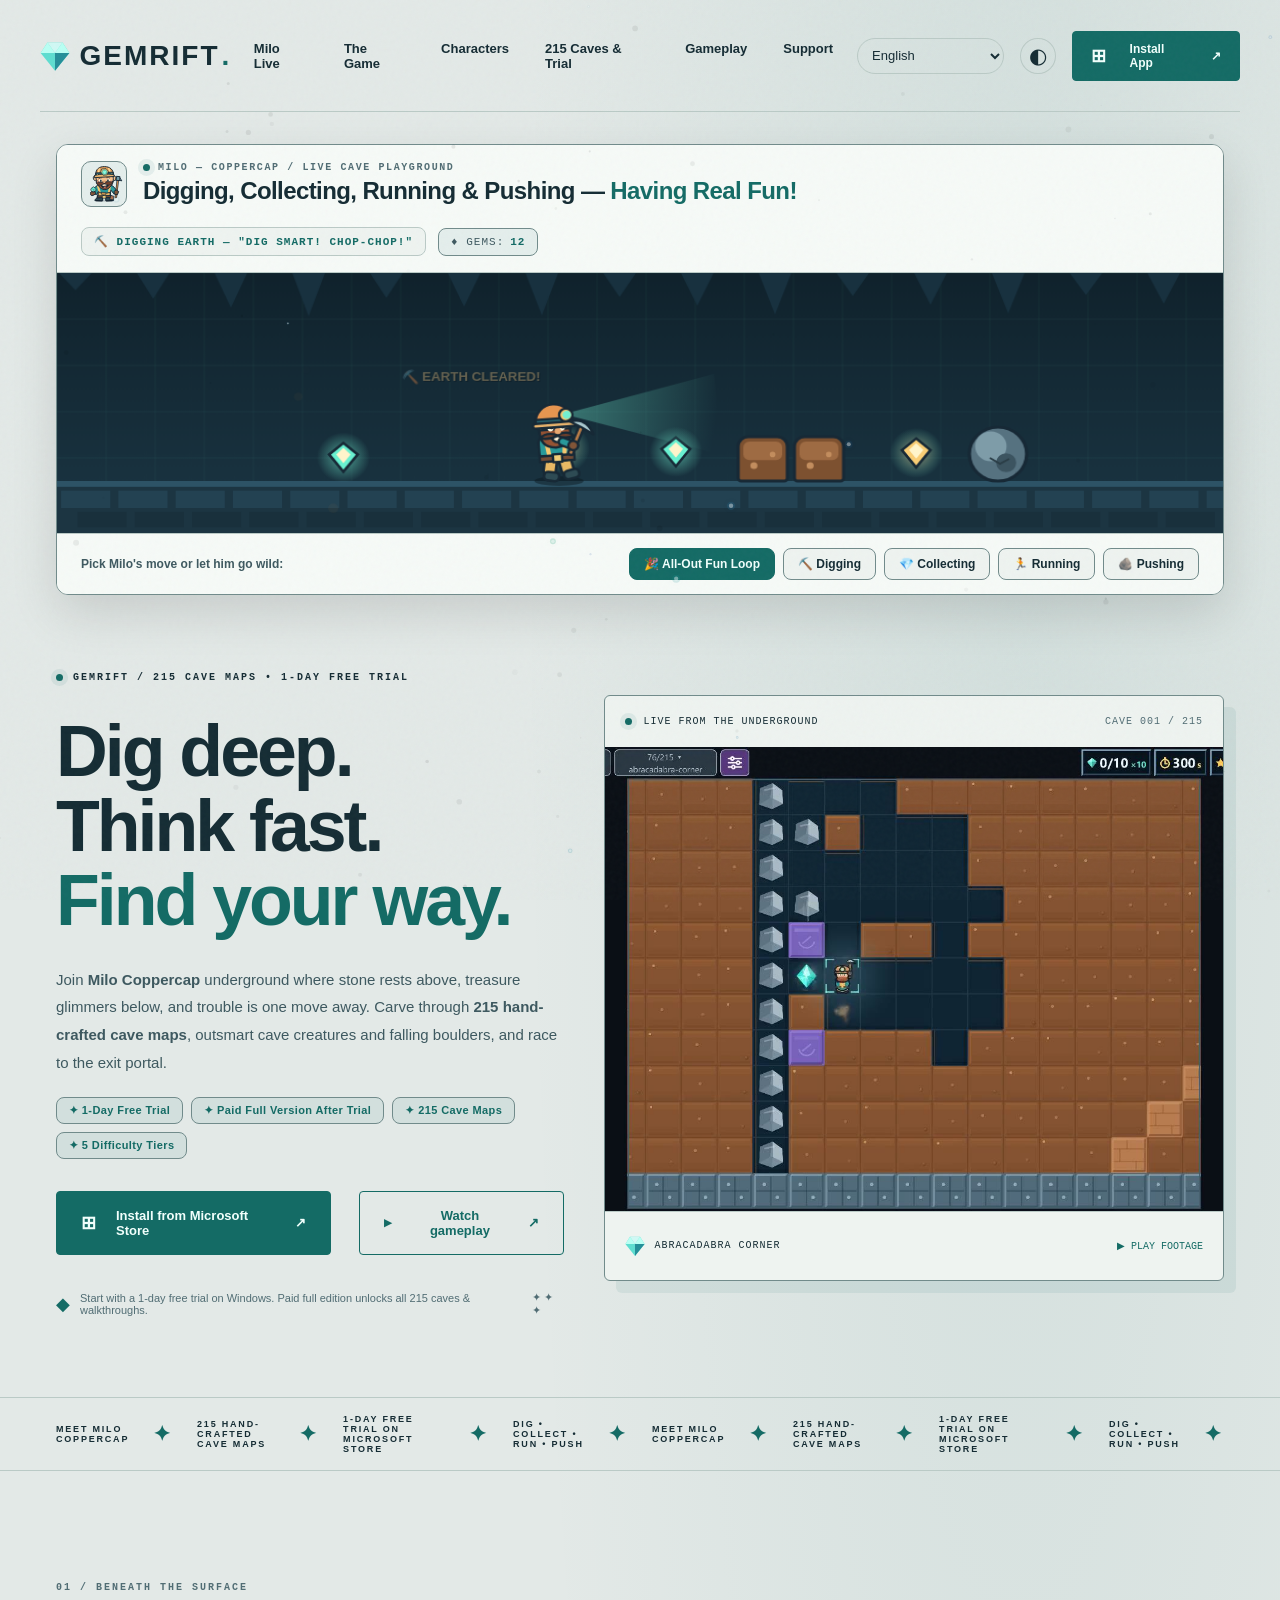
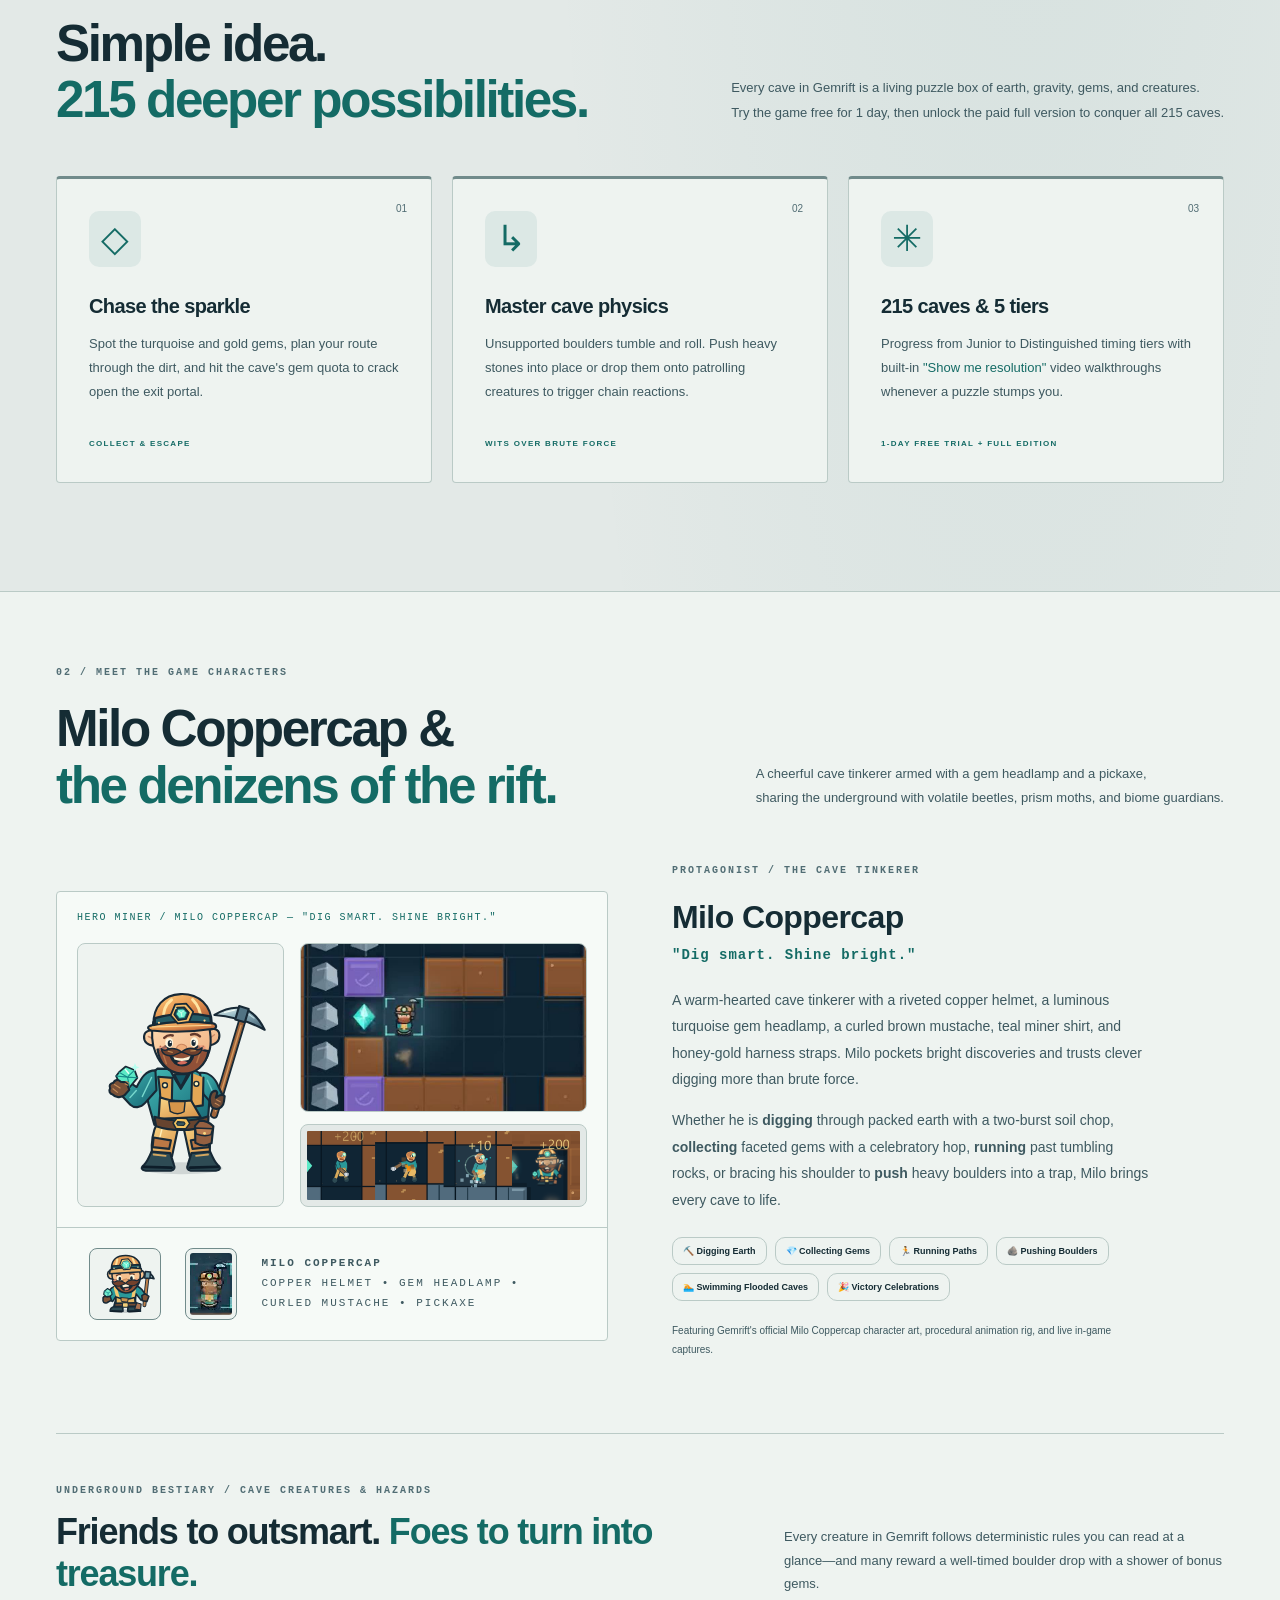
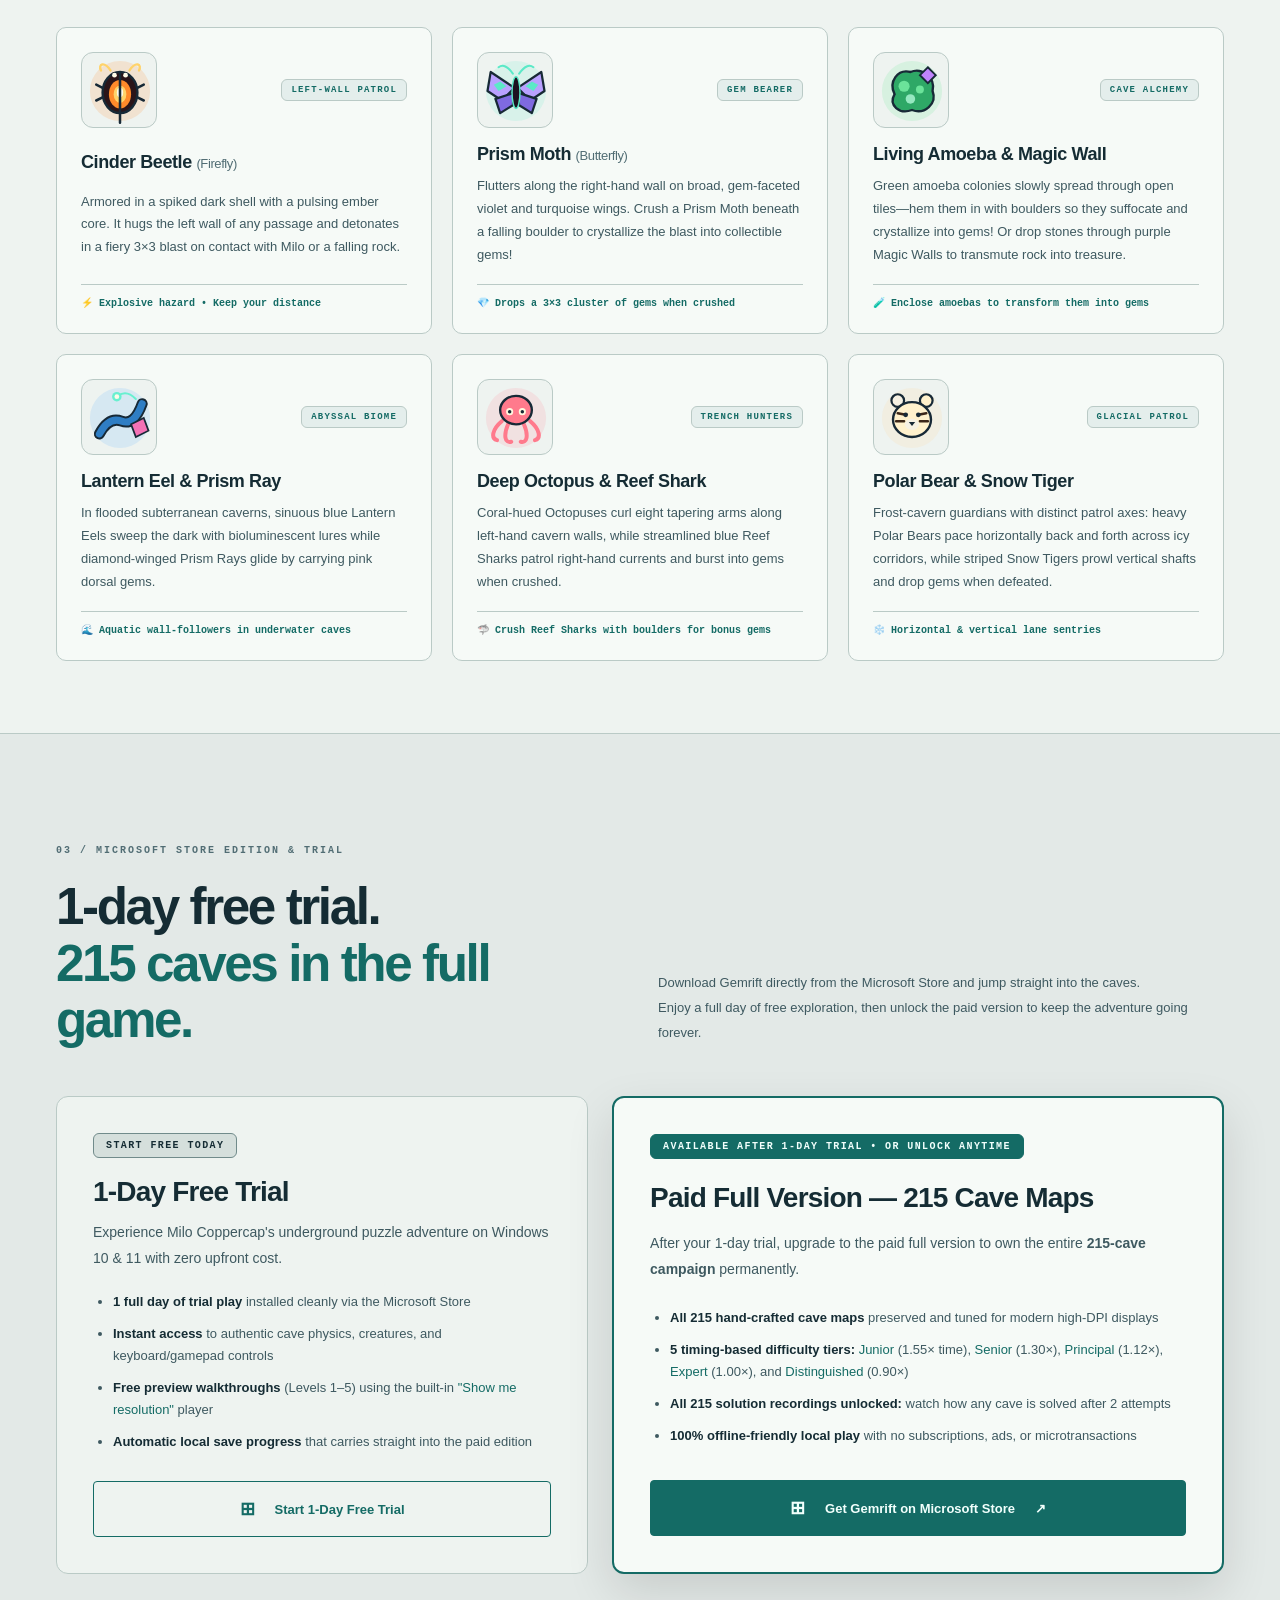
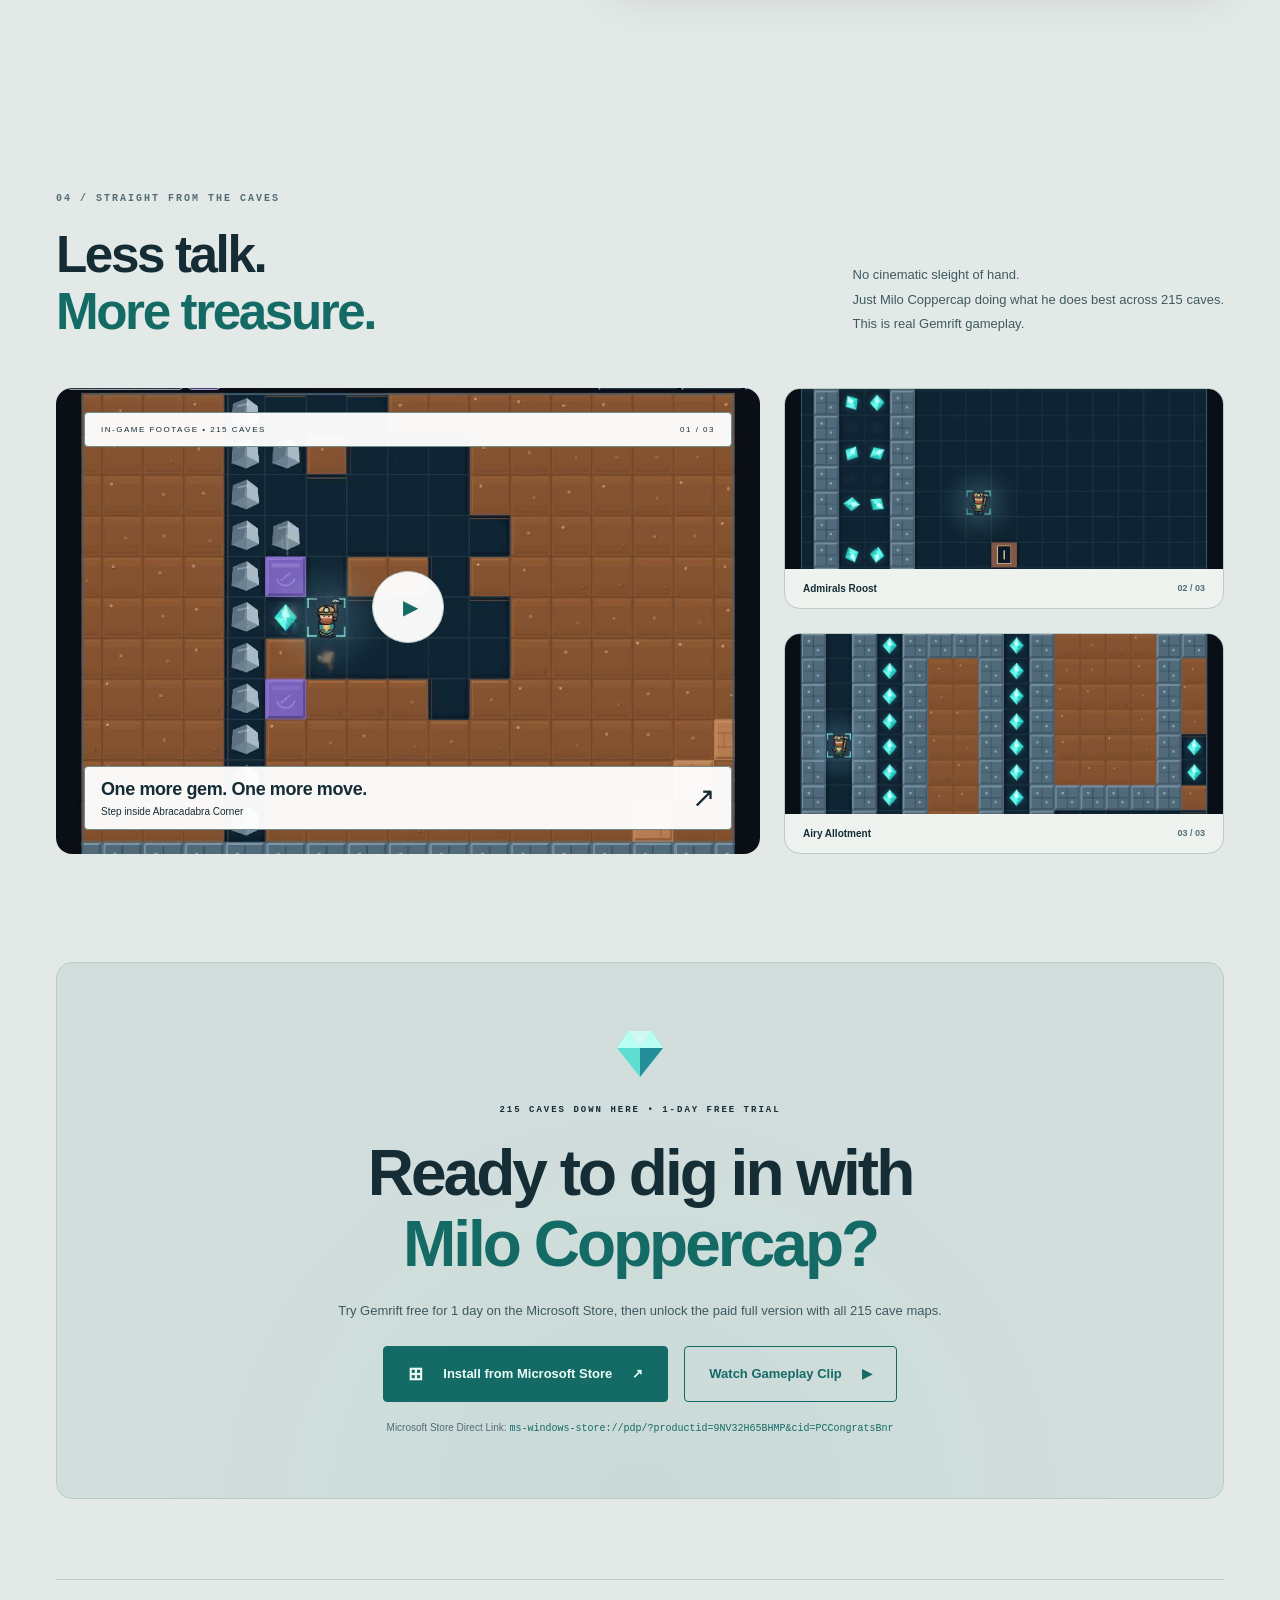
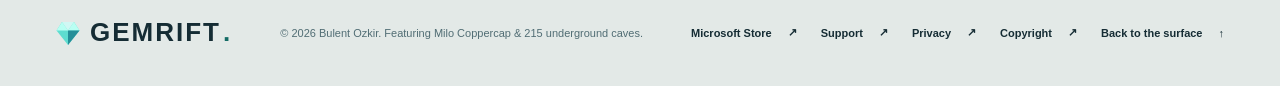
==== commit a5a8117a: "trial" ====
--- a/index.html
+++ b/index.html
@@ -3,10 +3,10 @@
 <head>
   <meta charset="UTF-8">
   <meta name="viewport" content="width=device-width, initial-scale=1">
-  <meta data-i18n-attr="content:k001" name="description" content="Meet Gemrift: join Milo Coppercap across 215 underground cave maps. Dig, collect gems, run, and push boulders! Try free for 7 days on the Microsoft Store.">
+  <meta data-i18n-attr="content:k001" name="description" content="Meet Gemrift: join Milo Coppercap across 215 underground cave maps. Dig, collect gems, run, and push boulders! Try free for 1 day on the Microsoft Store.">
   <meta name="theme-color" content="#0b151c">
   <meta data-i18n-attr="content:k002" property="og:title" content="Gemrift — Milo Coppercap &amp; 215 Cave Puzzle Maps">
-  <meta data-i18n-attr="content:k003" property="og:description" content="Dig into a charming underground adventure with Milo Coppercap. 215 cave maps, 5 difficulty tiers, cave creatures, and a 7-day free trial on Microsoft Store.">
+  <meta data-i18n-attr="content:k003" property="og:description" content="Dig into a charming underground adventure with Milo Coppercap. 215 cave maps, 5 difficulty tiers, cave creatures, and a 1-day free trial on Microsoft Store.">
   <meta property="og:type" content="website">
   <meta property="og:image" content="https://bulentozkir.github.io/gemrift-site/assets/gameplay-cavern.jpg">
   <title data-i18n="k023">Gemrift — Milo Coppercap &amp; 215 Underground Cave Maps</title>
@@ -80,11 +80,11 @@
 
     <section class="hero section-width" aria-labelledby="hero-title">
       <div class="hero-copy">
-        <p data-i18n="k040" class="eyebrow"><span class="status-dot"></span> GEMRIFT / 215 CAVE MAPS &bull; 7-DAY FREE TRIAL</p>
+        <p data-i18n="k040" class="eyebrow"><span class="status-dot"></span> GEMRIFT / 215 CAVE MAPS &bull; 1-DAY FREE TRIAL</p>
         <h1 data-i18n="k041" id="hero-title">Dig deep.<br>Think fast.<br><em>Find your way.</em></h1>
         <p data-i18n="k042" class="hero-description">Join <strong>Milo Coppercap</strong> underground where stone rests above, treasure glimmers below, and trouble is one move away. Carve through <strong>215 hand-crafted cave maps</strong>, outsmart cave creatures and falling boulders, and race to the exit portal.</p>
         <div data-i18n="k043" class="hero-pills">
-          <span class="hero-pill">✦ 7-Day Free Trial</span>
+          <span class="hero-pill">✦ 1-Day Free Trial</span>
           <span class="hero-pill">✦ Paid Full Version After Trial</span>
           <span class="hero-pill">✦ 215 Cave Maps</span>
           <span class="hero-pill">✦ 5 Difficulty Tiers</span>
@@ -93,7 +93,7 @@
           <a data-i18n="k044" class="button" href="ms-windows-store://pdp/?productid=9NV32H65BHMP&amp;cid=PCCongratsBnr"><span class="ms-icon" aria-hidden="true">⊞</span> Install from Microsoft Store <span aria-hidden="true">↗</span></a>
           <button data-i18n="k045" class="button button-outline" type="button" data-watch><span class="play-icon" aria-hidden="true">▶</span> Watch gameplay <span aria-hidden="true">↗</span></button>
         </div>
-        <div data-i18n="k046" class="hero-footnote"><span class="tiny-gem" aria-hidden="true">◆</span> Start with a 7-day free trial on Windows. Paid full edition unlocks all 215 caves &amp; walkthroughs. <span class="hero-gems" aria-hidden="true">✦ ✦ ✦</span></div>
+        <div data-i18n="k046" class="hero-footnote"><span class="tiny-gem" aria-hidden="true">◆</span> Start with a 1-day free trial on Windows. Paid full edition unlocks all 215 caves &amp; walkthroughs. <span class="hero-gems" aria-hidden="true">✦ ✦ ✦</span></div>
       </div>
       <div class="hero-art">
         <div data-i18n="k047" class="cave-frame-heading"><span class="status-dot"></span><span>LIVE FROM THE UNDERGROUND</span><span>CAVE 001 / 215</span></div>
@@ -102,19 +102,19 @@
       </div>
     </section>
 
-    <div data-i18n-attr="aria-label:k012" class="ticker" aria-label="Milo Coppercap. 215 Cave Maps. 7-Day Free Trial on Microsoft Store.">
-      <div data-i18n="k049" class="section-width ticker-inner"><span>MEET MILO COPPERCAP</span><b aria-hidden="true">✦</b><span>215 HAND-CRAFTED CAVE MAPS</span><b aria-hidden="true">✦</b><span>7-DAY FREE TRIAL ON MICROSOFT STORE</span><b aria-hidden="true">✦</b><span>DIG &bull; COLLECT &bull; RUN &bull; PUSH</span><b aria-hidden="true">✦</b><span>MEET MILO COPPERCAP</span><b aria-hidden="true">✦</b><span>215 HAND-CRAFTED CAVE MAPS</span><b aria-hidden="true">✦</b><span>7-DAY FREE TRIAL ON MICROSOFT STORE</span><b aria-hidden="true">✦</b><span>DIG &bull; COLLECT &bull; RUN &bull; PUSH</span><b aria-hidden="true">✦</b></div>
+    <div data-i18n-attr="aria-label:k012" class="ticker" aria-label="Milo Coppercap. 215 Cave Maps. 1-Day Free Trial on Microsoft Store.">
+      <div data-i18n="k049" class="section-width ticker-inner"><span>MEET MILO COPPERCAP</span><b aria-hidden="true">✦</b><span>215 HAND-CRAFTED CAVE MAPS</span><b aria-hidden="true">✦</b><span>1-DAY FREE TRIAL ON MICROSOFT STORE</span><b aria-hidden="true">✦</b><span>DIG &bull; COLLECT &bull; RUN &bull; PUSH</span><b aria-hidden="true">✦</b><span>MEET MILO COPPERCAP</span><b aria-hidden="true">✦</b><span>215 HAND-CRAFTED CAVE MAPS</span><b aria-hidden="true">✦</b><span>1-DAY FREE TRIAL ON MICROSOFT STORE</span><b aria-hidden="true">✦</b><span>DIG &bull; COLLECT &bull; RUN &bull; PUSH</span><b aria-hidden="true">✦</b></div>
     </div>
 
     <section class="section-width discover section-padding fade-section" id="discover" aria-labelledby="discover-title">
       <div class="section-heading">
         <div><p data-i18n="k050" class="eyebrow">01 / BENEATH THE SURFACE</p><h2 data-i18n="k051" id="discover-title">Simple idea.<br><em>215 deeper possibilities.</em></h2></div>
-        <p data-i18n="k052">Every cave in Gemrift is a living puzzle box of earth, gravity, gems, and creatures.<br>Try the game free for 7 days, then unlock the paid full version to conquer all 215 caves.</p>
+        <p data-i18n="k052">Every cave in Gemrift is a living puzzle box of earth, gravity, gems, and creatures.<br>Try the game free for 1 day, then unlock the paid full version to conquer all 215 caves.</p>
       </div>
       <div class="feature-grid">
         <article class="feature-card"><span class="feature-number">01</span><div class="feature-icon" aria-hidden="true">◇</div><h3 data-i18n="k053">Chase the sparkle</h3><p data-i18n="k054">Spot the turquoise and gold gems, plan your route through the dirt, and hit the cave's gem quota to crack open the exit portal.</p><span data-i18n="k055" class="feature-tag">COLLECT &amp; ESCAPE</span></article>
         <article class="feature-card"><span class="feature-number">02</span><div class="feature-icon" aria-hidden="true">↳</div><h3 data-i18n="k056">Master cave physics</h3><p data-i18n="k057">Unsupported boulders tumble and roll. Push heavy stones into place or drop them onto patrolling creatures to trigger chain reactions.</p><span data-i18n="k058" class="feature-tag">WITS OVER BRUTE FORCE</span></article>
-        <article class="feature-card"><span class="feature-number">03</span><div class="feature-icon" aria-hidden="true">✳</div><h3 data-i18n="k059">215 caves &amp; 5 tiers</h3><p data-i18n="k060">Progress from Junior to Distinguished timing tiers with built-in <em>"Show me resolution"</em> video walkthroughs whenever a puzzle stumps you.</p><span data-i18n="k061" class="feature-tag">7-DAY FREE TRIAL + FULL EDITION</span></article>
+        <article class="feature-card"><span class="feature-number">03</span><div class="feature-icon" aria-hidden="true">✳</div><h3 data-i18n="k059">215 caves &amp; 5 tiers</h3><p data-i18n="k060">Progress from Junior to Distinguished timing tiers with built-in <em>"Show me resolution"</em> video walkthroughs whenever a puzzle stumps you.</p><span data-i18n="k061" class="feature-tag">1-DAY FREE TRIAL + FULL EDITION</span></article>
       </div>
     </section>
 
@@ -310,34 +310,34 @@
       </div>
     </section>
 
-    <!-- SECTION 03: 7-DAY FREE TRIAL & PAID FULL VERSION WITH 215 CAVE MAPS -->
+    <!-- SECTION 03: 1-DAY FREE TRIAL & PAID FULL VERSION WITH 215 CAVE MAPS -->
     <section class="section-width section-padding edition-section fade-section" id="edition" aria-labelledby="edition-title">
       <div class="section-heading">
         <div>
           <p data-i18n="k101" class="eyebrow">03 / MICROSOFT STORE EDITION &amp; TRIAL</p>
-          <h2 data-i18n="k102" id="edition-title">7-day free trial.<br><em>215 caves in the full game.</em></h2>
-        </div>
-        <p data-i18n="k103">Download Gemrift directly from the Microsoft Store and jump straight into the caves.<br>Enjoy a full week of free exploration, then unlock the paid version to keep the adventure going forever.</p>
+          <h2 data-i18n="k102" id="edition-title">1-day free trial.<br><em>215 caves in the full game.</em></h2>
+        </div>
+        <p data-i18n="k103">Download Gemrift directly from the Microsoft Store and jump straight into the caves.<br>Enjoy a full day of free exploration, then unlock the paid version to keep the adventure going forever.</p>
       </div>
 
       <div class="edition-grid">
         <article class="edition-card edition-trial">
           <span data-i18n="k104" class="edition-pill">START FREE TODAY</span>
-          <h3 data-i18n="k105">7-Day Free Trial</h3>
+          <h3 data-i18n="k105">1-Day Free Trial</h3>
           <p data-i18n="k106" class="edition-lead">Experience Milo Coppercap's underground puzzle adventure on Windows 10 &amp; 11 with zero upfront cost.</p>
           <ul class="edition-list">
-            <li data-i18n="k107"><strong>7 full days of trial play</strong> installed cleanly via the Microsoft Store</li>
+            <li data-i18n="k107"><strong>1 full day of trial play</strong> installed cleanly via the Microsoft Store</li>
             <li data-i18n="k108"><strong>Instant access</strong> to authentic cave physics, creatures, and keyboard/gamepad controls</li>
             <li data-i18n="k109"><strong>Free preview walkthroughs</strong> (Levels 1–5) using the built-in <em>"Show me resolution"</em> player</li>
             <li data-i18n="k110"><strong>Automatic local save progress</strong> that carries straight into the paid edition</li>
           </ul>
-          <a data-i18n="k111" class="button button-outline" href="ms-windows-store://pdp/?productid=9NV32H65BHMP&amp;cid=PCCongratsBnr"><span class="ms-icon" aria-hidden="true">⊞</span> Start 7-Day Free Trial</a>
+          <a data-i18n="k111" class="button button-outline" href="ms-windows-store://pdp/?productid=9NV32H65BHMP&amp;cid=PCCongratsBnr"><span class="ms-icon" aria-hidden="true">⊞</span> Start 1-Day Free Trial</a>
         </article>
 
         <article class="edition-card edition-full">
-          <span data-i18n="k112" class="edition-pill edition-pill-accent">AVAILABLE AFTER 7-DAY TRIAL &bull; OR UNLOCK ANYTIME</span>
+          <span data-i18n="k112" class="edition-pill edition-pill-accent">AVAILABLE AFTER 1-DAY TRIAL &bull; OR UNLOCK ANYTIME</span>
           <h3 data-i18n="k113">Paid Full Version &mdash; 215 Cave Maps</h3>
-          <p data-i18n="k114" class="edition-lead">After your 7-day trial, upgrade to the paid full version to own the entire <strong>215-cave campaign</strong> permanently.</p>
+          <p data-i18n="k114" class="edition-lead">After your 1-day trial, upgrade to the paid full version to own the entire <strong>215-cave campaign</strong> permanently.</p>
           <ul class="edition-list">
             <li data-i18n="k115"><strong>All 215 hand-crafted cave maps</strong> preserved and tuned for modern high-DPI displays</li>
             <li data-i18n="k116"><strong>5 timing-based difficulty tiers:</strong> <em>Junior</em> (1.55× time), <em>Senior</em> (1.30×), <em>Principal</em> (1.12×), <em>Expert</em> (1.00×), and <em>Distinguished</em> (0.90×)</li>
@@ -368,9 +368,9 @@
     <section class="closing section-width fade-section">
       <div class="closing-gem-bg" aria-hidden="true"></div>
       <img src="assets/gem.svg" alt="" width="48" height="52" loading="lazy">
-      <p data-i18n="k127" class="eyebrow">215 CAVES DOWN HERE &bull; 7-DAY FREE TRIAL</p>
+      <p data-i18n="k127" class="eyebrow">215 CAVES DOWN HERE &bull; 1-DAY FREE TRIAL</p>
       <h2 data-i18n="k128">Ready to dig in with<br><em>Milo Coppercap?</em></h2>
-      <p data-i18n="k129">Try Gemrift free for 7 days on the Microsoft Store, then unlock the paid full version with all 215 cave maps.</p>
+      <p data-i18n="k129">Try Gemrift free for 1 day on the Microsoft Store, then unlock the paid full version with all 215 cave maps.</p>
       <div class="closing-actions">
         <a data-i18n="k044" class="button" href="ms-windows-store://pdp/?productid=9NV32H65BHMP&amp;cid=PCCongratsBnr"><span class="ms-icon" aria-hidden="true">⊞</span> Install from Microsoft Store <span aria-hidden="true">↗</span></a>
         <button data-i18n="k130" class="button button-outline" type="button" data-watch>Watch Gameplay Clip <span aria-hidden="true">▶</span></button>
--- a/styles.css
+++ b/styles.css
@@ -250,7 +250,7 @@
 .creature-card p { font-size: 13px; line-height: 1.75; color: var(--cp-text-muted); margin: 0 0 18px; }
 .creature-rule { font-family: Consolas, "Courier New", monospace; font-size: 10px; font-weight: 700; color: var(--cp-accent); padding-top: 12px; border-top: 1px solid var(--cp-border); }
 
-/* Edition & 7-Day Trial / 215 Caves Section */
+/* Edition & 1-Day Trial / 215 Caves Section */
 .edition-grid { display: grid; grid-template-columns: 1fr 1.15fr; gap: 24px; align-items: stretch; }
 .edition-card { padding: 36px; border-radius: 12px; border: 1px solid var(--cp-border); background: var(--cp-bg-elevated); display: flex; flex-direction: column; justify-content: space-between; }
 .edition-full { border: 2px solid var(--cp-accent); background: var(--cp-surface); box-shadow: var(--cp-shadow); }
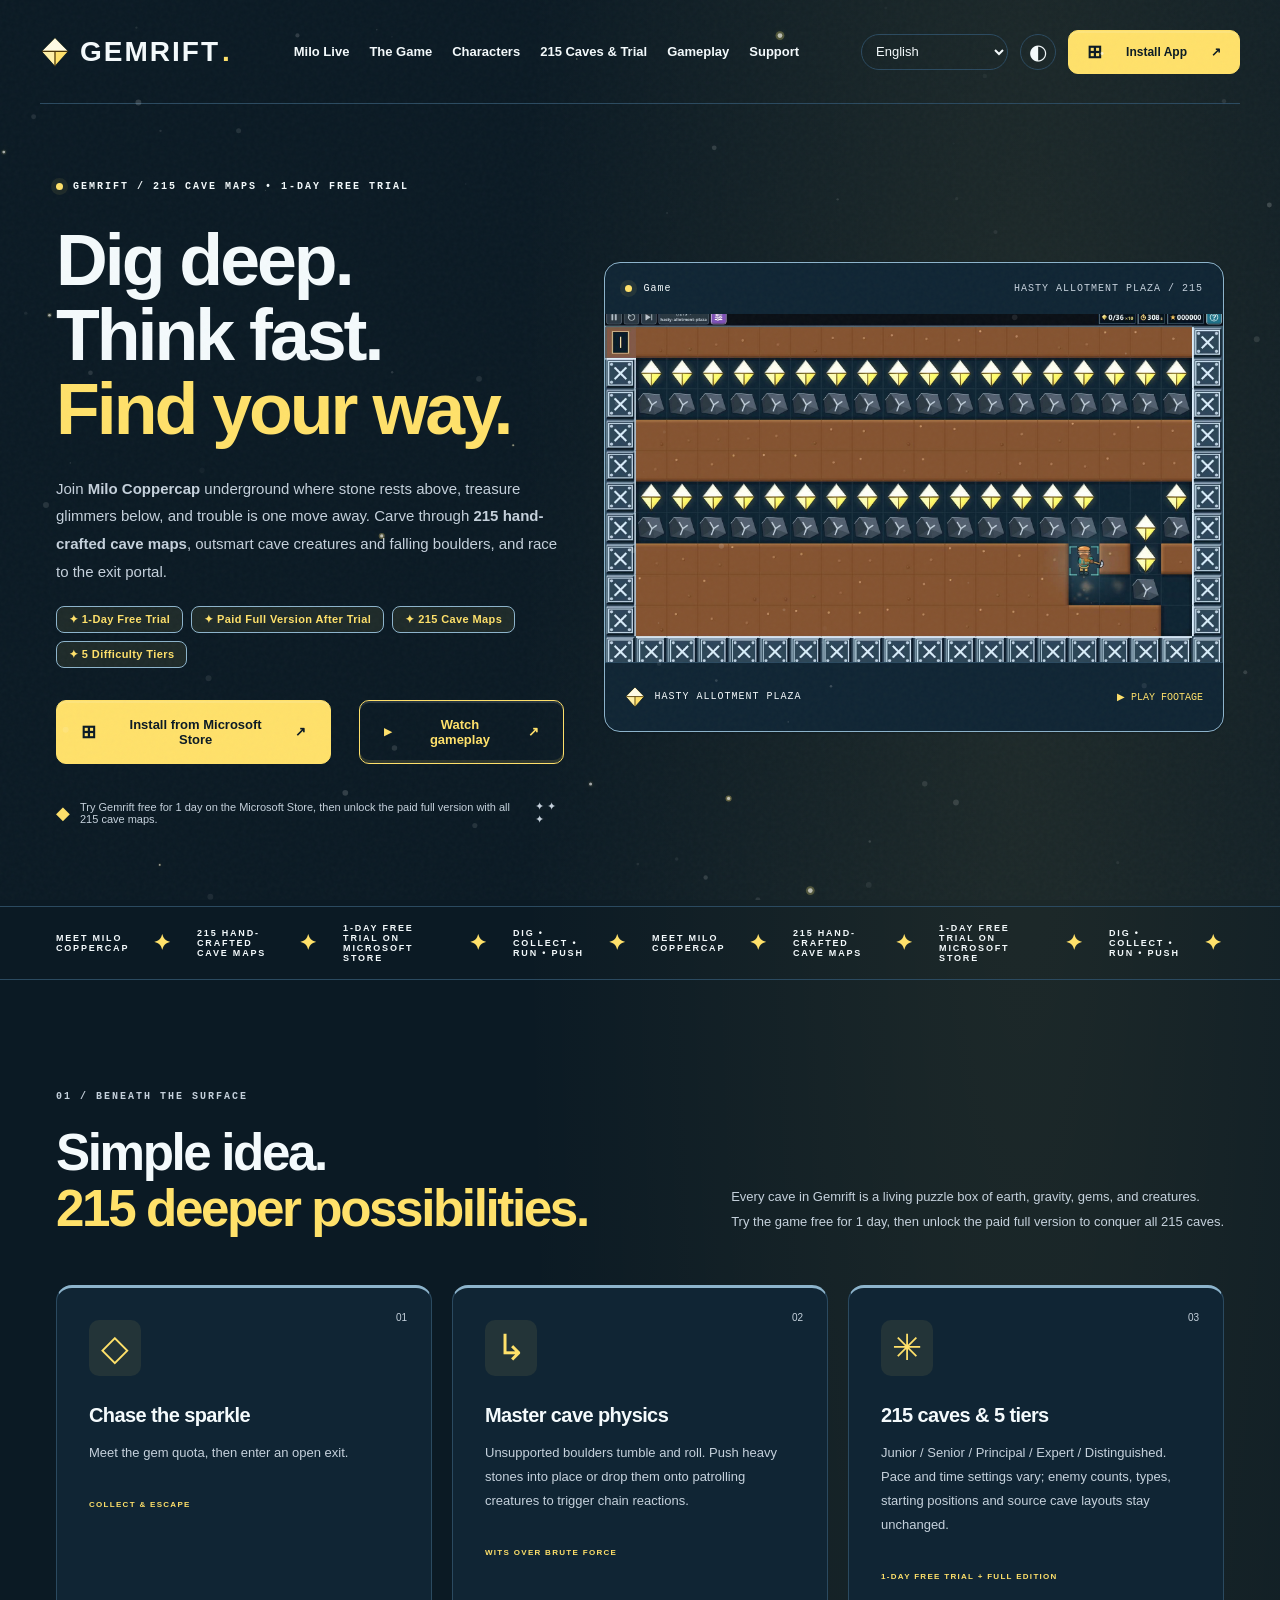
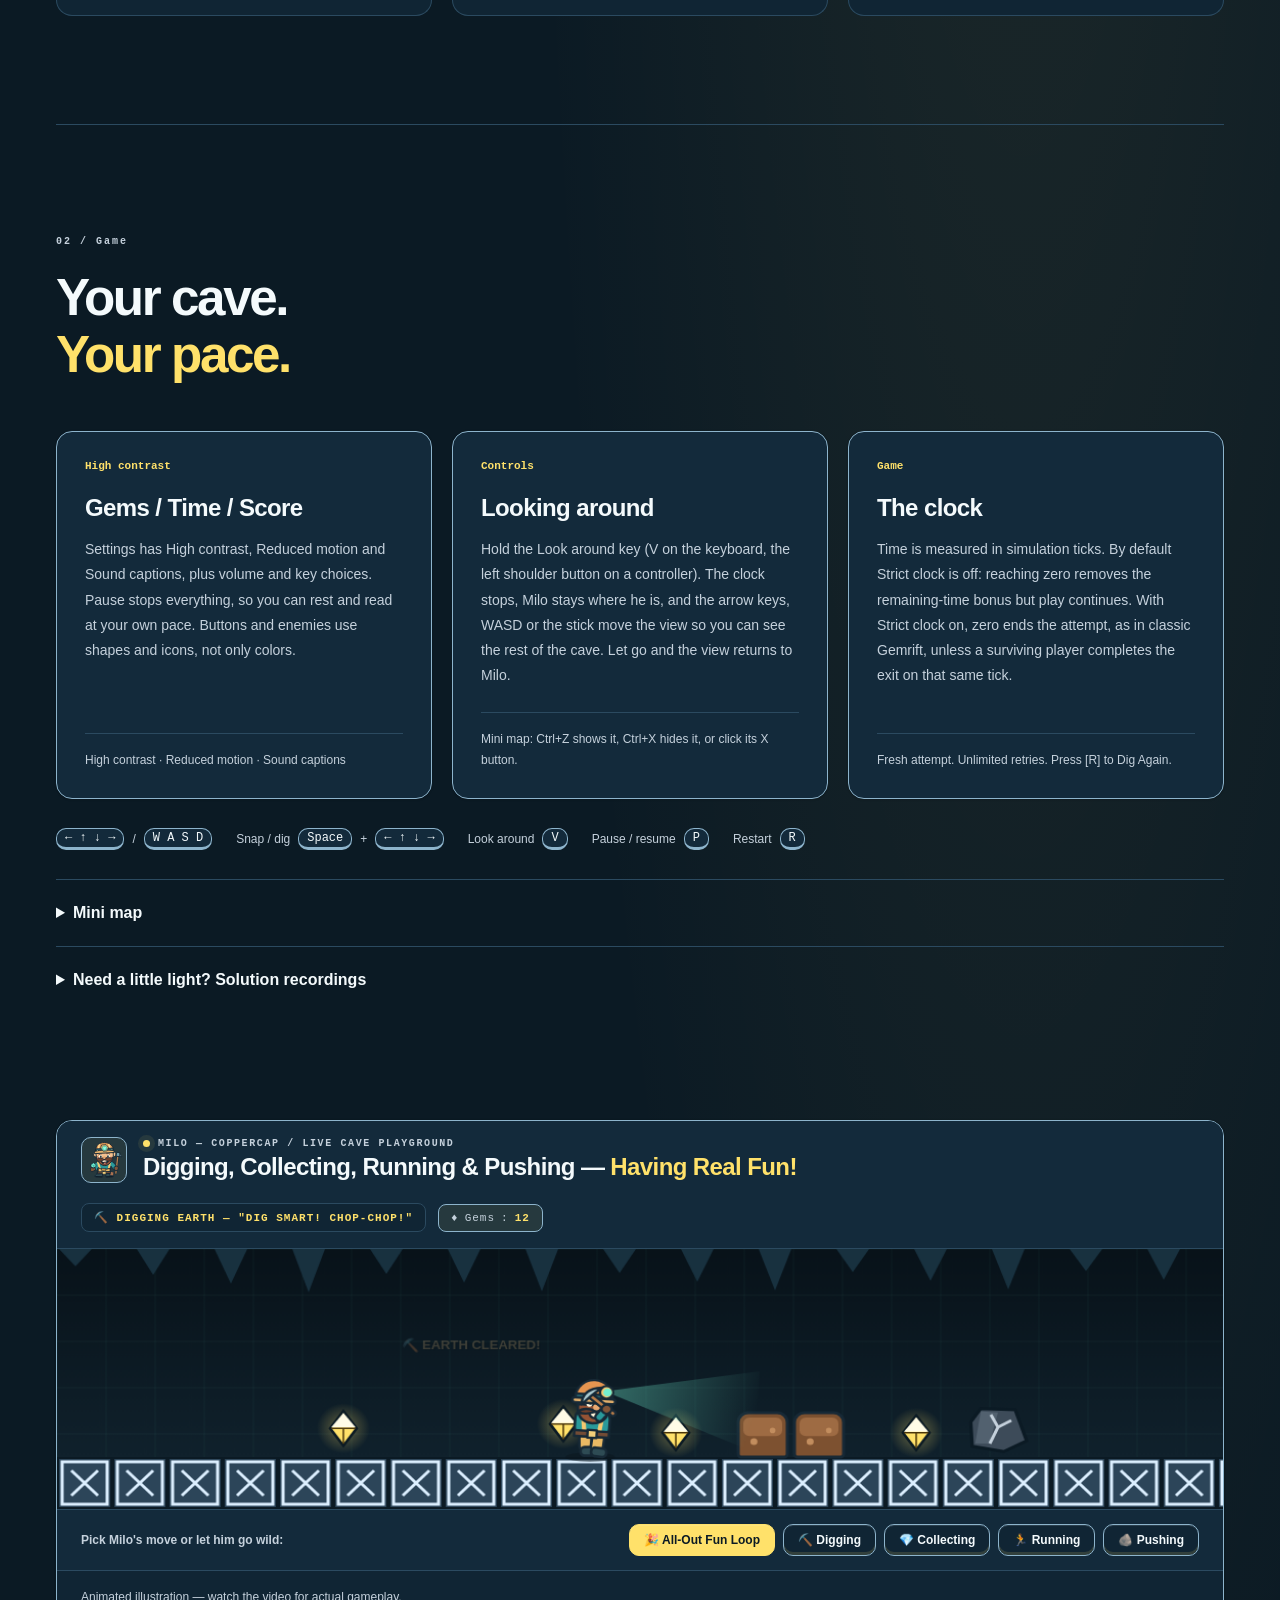
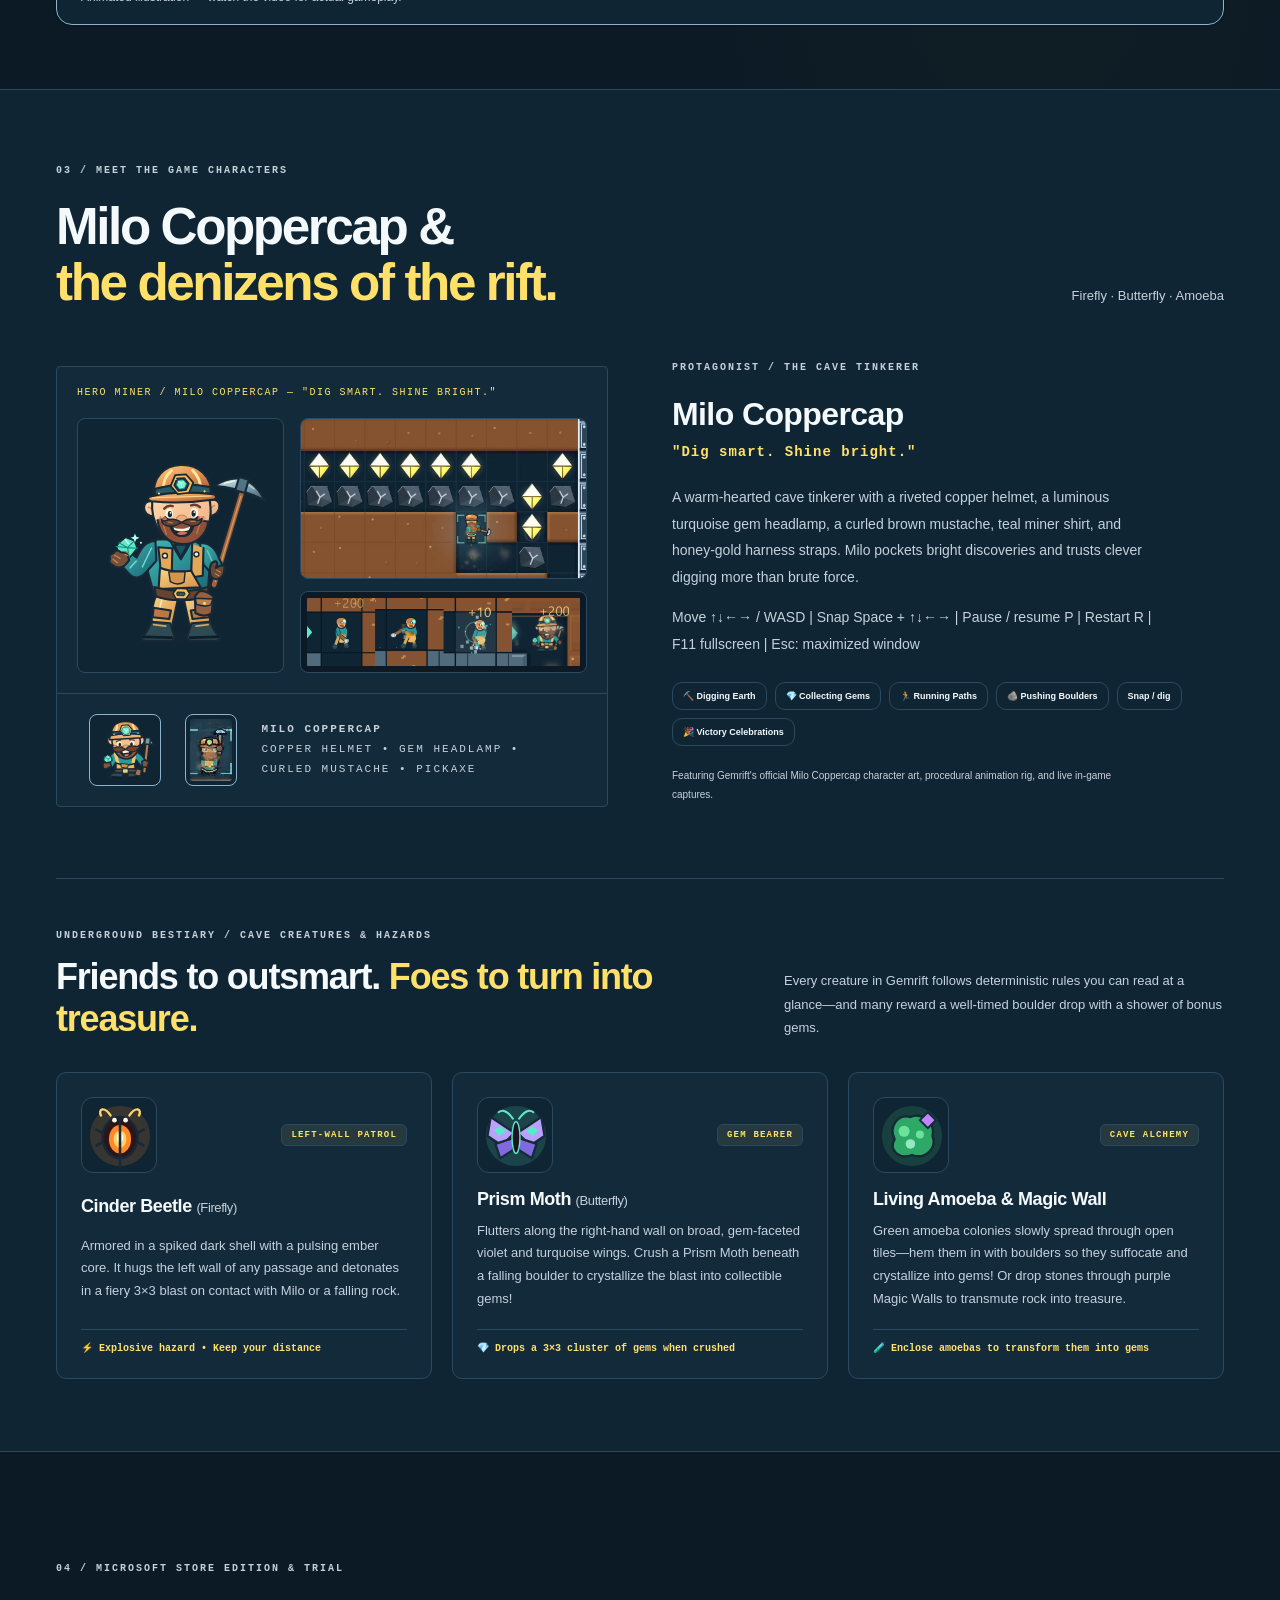
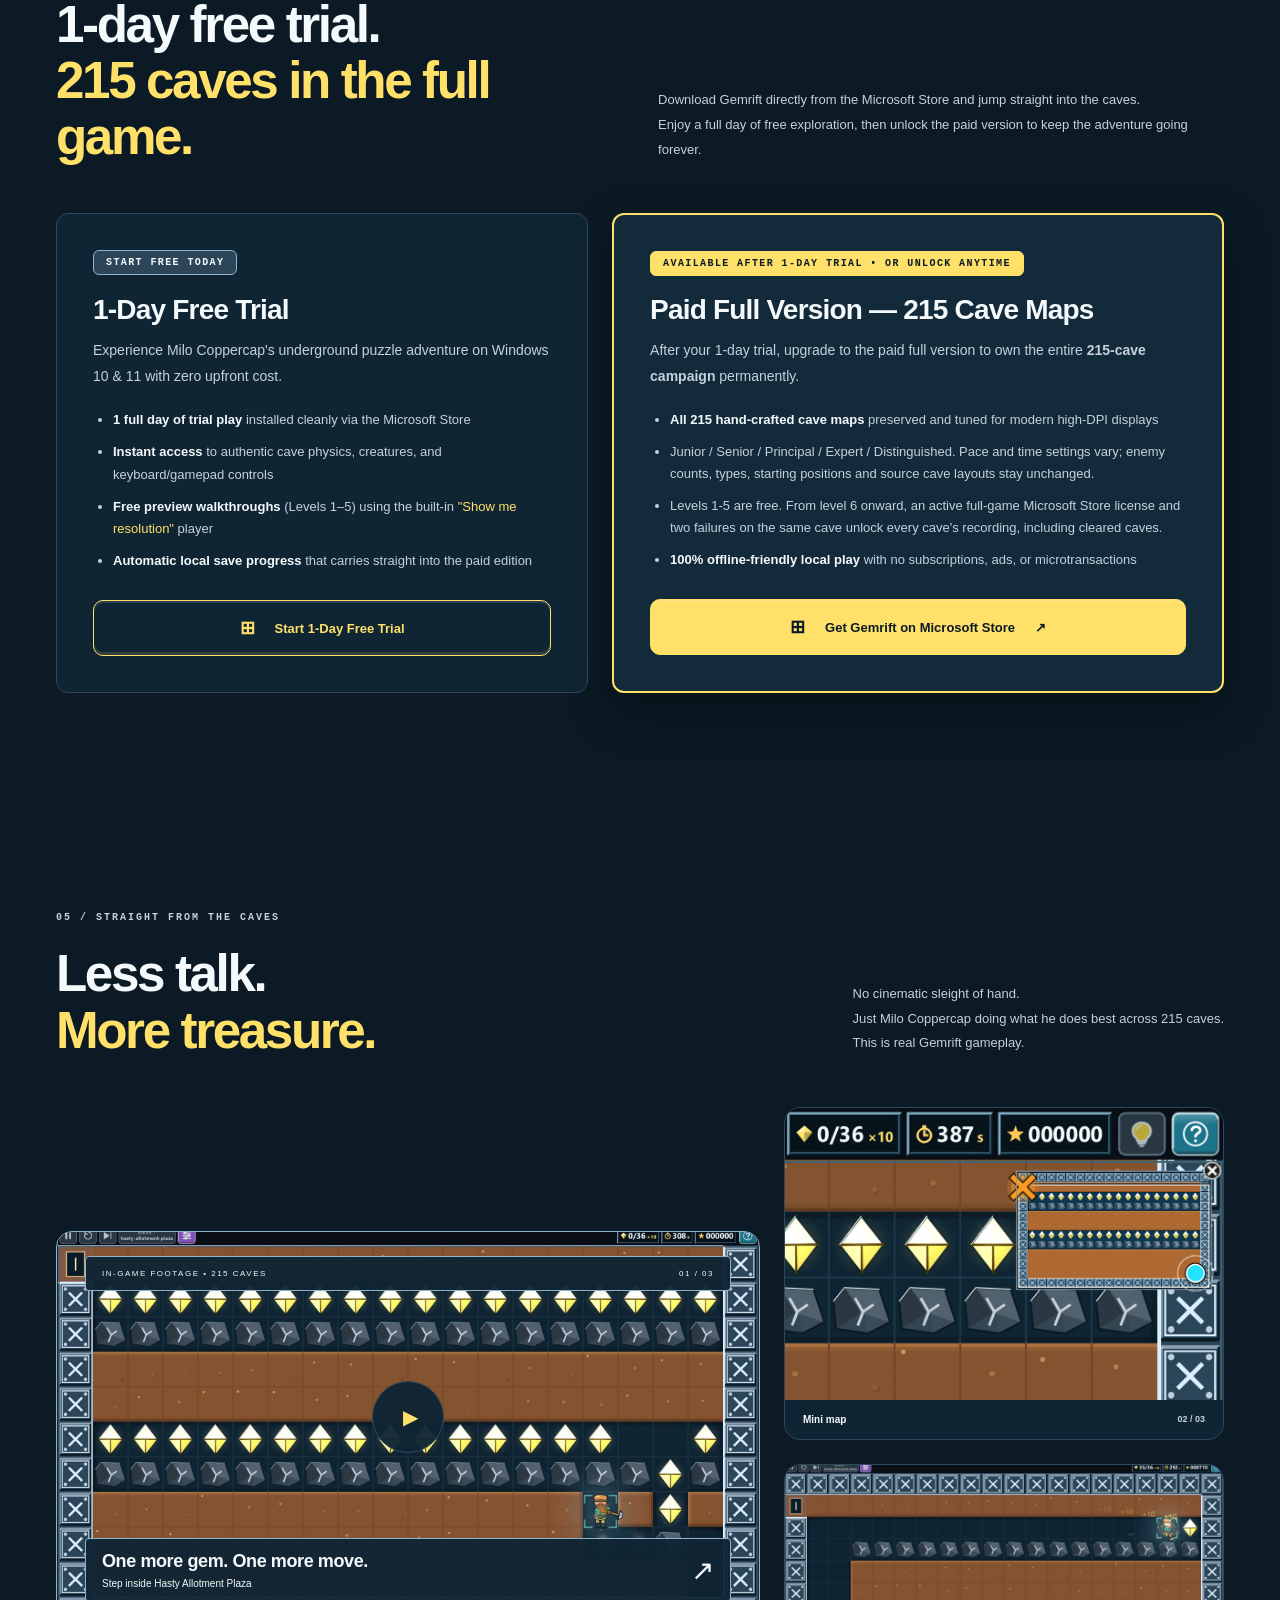
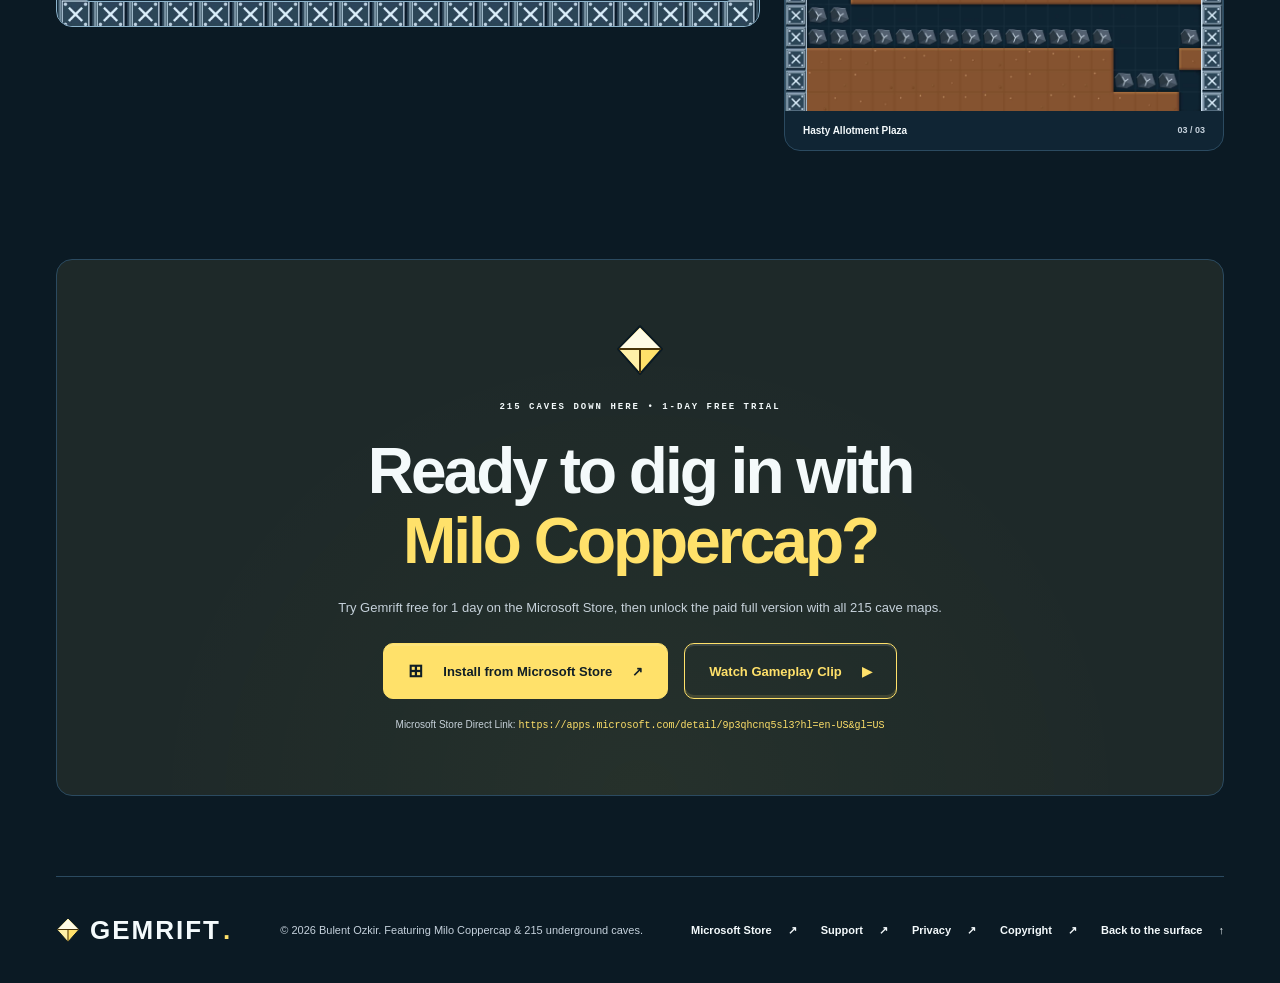
==== commit f00b1141: "okk" ====
--- a/index.html
+++ b/index.html
@@ -4,7 +4,7 @@
   <meta charset="UTF-8">
   <meta name="viewport" content="width=device-width, initial-scale=1">
   <meta data-i18n-attr="content:k001" name="description" content="Meet Gemrift: join Milo Coppercap across 215 underground cave maps. Dig, collect gems, run, and push boulders! Try free for 1 day on the Microsoft Store.">
-  <meta name="theme-color" content="#0b151c">
+  <meta name="theme-color" content="#0b1a24">
   <meta data-i18n-attr="content:k002" property="og:title" content="Gemrift — Milo Coppercap &amp; 215 Cave Puzzle Maps">
   <meta data-i18n-attr="content:k003" property="og:description" content="Dig into a charming underground adventure with Milo Coppercap. 215 cave maps, 5 difficulty tiers, cave creatures, and a 1-day free trial on Microsoft Store.">
   <meta property="og:type" content="website">
@@ -15,8 +15,7 @@
   <script>
     (() => {
       const param = new URLSearchParams(window.location.search).get("scoutTheme");
-      const theme =
-        param || (window.matchMedia("(prefers-color-scheme: dark)").matches ? "dark" : "light");
+      const theme = param === "light" ? "light" : "dark";
       document.documentElement.setAttribute("data-theme", theme);
     })();
   </script>
@@ -39,45 +38,11 @@
     <div class="header-actions">
       <select class="lang-select" id="lang-select" aria-label="Language"></select>
       <button data-i18n-attr="aria-label:k006,title:k006" class="theme-toggle" type="button" aria-label="Switch color theme" title="Switch color theme"><span aria-hidden="true">◐</span></button>
-      <a data-i18n="k031" class="button button-small" href="ms-windows-store://pdp/?productid=9NV32H65BHMP&amp;cid=PCCongratsBnr"><span class="ms-icon" aria-hidden="true">⊞</span> Install App <span aria-hidden="true">↗</span></a>
+      <a data-i18n="k031" class="button button-small" href="https://apps.microsoft.com/detail/9p3qhcnq5sl3?hl=en-US&amp;gl=US"><span class="ms-icon" aria-hidden="true">⊞</span> Install App <span aria-hidden="true">↗</span></a>
     </div>
   </header>
 
   <main id="main">
-    <!-- TOP OF HOME PAGE: MILO COPPERCAP LIVE FUN ANIMATION STAGE -->
-    <section class="milo-playground section-width" id="milo-stage" aria-labelledby="milo-stage-title">
-      <div class="milo-stage-shell">
-        <div class="milo-stage-topbar">
-          <div class="milo-stage-identity">
-            <img data-i18n-attr="alt:k007" class="milo-mini-avatar" src="assets/milo-coppercap-sprite.svg" width="38" height="38" alt="Milo Coppercap sprite">
-            <div>
-              <span data-i18n="k032" class="milo-badge-label"><span class="status-dot"></span> MILO — COPPERCAP / LIVE CAVE PLAYGROUND</span>
-              <h2 data-i18n="k033" id="milo-stage-title" class="milo-stage-heading">Digging, Collecting, Running &amp; Pushing — <em>Having Real Fun!</em></h2>
-            </div>
-          </div>
-          <div class="milo-live-telemetry" aria-live="polite">
-            <span class="telemetry-pill"><strong id="milo-action-readout">PARTY IN THE CAVE!</strong></span>
-            <span class="telemetry-pill telemetry-gems">♦ GEMS: <strong id="milo-gem-counter">0</strong></span>
-          </div>
-        </div>
-
-        <div class="milo-canvas-wrap">
-          <canvas data-i18n-attr="aria-label:k008" id="milo-canvas" width="1140" height="270" aria-label="Animated Milo Coppercap happily digging earth, collecting sparkling gems, running across the cavern, and pushing heavy boulders"></canvas>
-        </div>
-
-        <div data-i18n-attr="aria-label:k009" class="milo-stage-controls" role="toolbar" aria-label="Choose Milo Coppercap's cave action">
-          <span data-i18n="k034" class="controls-prompt">Pick Milo's move or let him go wild:</span>
-          <div class="milo-btn-group">
-            <button data-i18n="k035" type="button" class="milo-action-btn active" data-milo-mode="auto" aria-pressed="true">🎉 All-Out Fun Loop</button>
-            <button data-i18n="k036" type="button" class="milo-action-btn" data-milo-mode="dig" aria-pressed="false">⛏️ Digging</button>
-            <button data-i18n="k037" type="button" class="milo-action-btn" data-milo-mode="collect" aria-pressed="false">💎 Collecting</button>
-            <button data-i18n="k038" type="button" class="milo-action-btn" data-milo-mode="run" aria-pressed="false">🏃 Running</button>
-            <button data-i18n="k039" type="button" class="milo-action-btn" data-milo-mode="push" aria-pressed="false">🪨 Pushing</button>
-          </div>
-        </div>
-      </div>
-    </section>
-
     <section class="hero section-width" aria-labelledby="hero-title">
       <div class="hero-copy">
         <p data-i18n="k040" class="eyebrow"><span class="status-dot"></span> GEMRIFT / 215 CAVE MAPS &bull; 1-DAY FREE TRIAL</p>
@@ -90,15 +55,15 @@
           <span class="hero-pill">✦ 5 Difficulty Tiers</span>
         </div>
         <div class="hero-actions">
-          <a data-i18n="k044" class="button" href="ms-windows-store://pdp/?productid=9NV32H65BHMP&amp;cid=PCCongratsBnr"><span class="ms-icon" aria-hidden="true">⊞</span> Install from Microsoft Store <span aria-hidden="true">↗</span></a>
+          <a data-i18n="k044" class="button" href="https://apps.microsoft.com/detail/9p3qhcnq5sl3?hl=en-US&amp;gl=US"><span class="ms-icon" aria-hidden="true">⊞</span> Install from Microsoft Store <span aria-hidden="true">↗</span></a>
           <button data-i18n="k045" class="button button-outline" type="button" data-watch><span class="play-icon" aria-hidden="true">▶</span> Watch gameplay <span aria-hidden="true">↗</span></button>
         </div>
-        <div data-i18n="k046" class="hero-footnote"><span class="tiny-gem" aria-hidden="true">◆</span> Start with a 1-day free trial on Windows. Paid full edition unlocks all 215 caves &amp; walkthroughs. <span class="hero-gems" aria-hidden="true">✦ ✦ ✦</span></div>
+        <div data-i18n="k046" class="hero-footnote"><span class="tiny-gem" aria-hidden="true">◆</span> Try Gemrift free for 1 day on the Microsoft Store, then unlock the paid full version with all 215 cave maps. <span class="hero-gems" aria-hidden="true">✦ ✦ ✦</span></div>
       </div>
       <div class="hero-art">
-        <div data-i18n="k047" class="cave-frame-heading"><span class="status-dot"></span><span>LIVE FROM THE UNDERGROUND</span><span>CAVE 001 / 215</span></div>
-        <img data-i18n-attr="alt:k010" class="cave-hero" src="assets/gameplay-cavern.jpg" alt="Actual Gemrift gameplay showing earth tiles, steel-blue stone walls, falling boulders, a glowing turquoise gem, and Milo Coppercap" width="1024" height="768" fetchpriority="high">
-        <div class="cave-frame-footer"><span><img src="assets/gem.svg" width="20" height="22" alt=""> ABRACADABRA CORNER</span><button data-i18n="k048" data-i18n-attr="aria-label:k011" type="button" data-watch aria-label="Play cave gameplay">▶ PLAY FOOTAGE</button></div>
+        <div data-i18n="k047" class="cave-frame-heading"><span class="status-dot"></span><span>Game</span><span>HASTY ALLOTMENT PLAZA / 215</span></div>
+        <img data-i18n-attr="alt:k010" class="cave-hero" src="assets/gameplay-cavern.jpg" alt="Gemrift — Hasty Allotment Plaza; Gems / Time / Score" width="1920" height="1080" fetchpriority="high">
+        <div class="cave-frame-footer"><span><img src="assets/gem.svg" width="20" height="22" alt=""> HASTY ALLOTMENT PLAZA</span><button data-i18n="k048" data-i18n-attr="aria-label:k011" type="button" data-watch aria-label="Play cave gameplay">▶ PLAY FOOTAGE</button></div>
       </div>
     </section>
 
@@ -112,9 +77,79 @@
         <p data-i18n="k052">Every cave in Gemrift is a living puzzle box of earth, gravity, gems, and creatures.<br>Try the game free for 1 day, then unlock the paid full version to conquer all 215 caves.</p>
       </div>
       <div class="feature-grid">
-        <article class="feature-card"><span class="feature-number">01</span><div class="feature-icon" aria-hidden="true">◇</div><h3 data-i18n="k053">Chase the sparkle</h3><p data-i18n="k054">Spot the turquoise and gold gems, plan your route through the dirt, and hit the cave's gem quota to crack open the exit portal.</p><span data-i18n="k055" class="feature-tag">COLLECT &amp; ESCAPE</span></article>
+        <article class="feature-card"><span class="feature-number">01</span><div class="feature-icon" aria-hidden="true">◇</div><h3 data-i18n="k053">Chase the sparkle</h3><p data-i18n="k054">Meet the gem quota, then enter an open exit.</p><span data-i18n="k055" class="feature-tag">COLLECT &amp; ESCAPE</span></article>
         <article class="feature-card"><span class="feature-number">02</span><div class="feature-icon" aria-hidden="true">↳</div><h3 data-i18n="k056">Master cave physics</h3><p data-i18n="k057">Unsupported boulders tumble and roll. Push heavy stones into place or drop them onto patrolling creatures to trigger chain reactions.</p><span data-i18n="k058" class="feature-tag">WITS OVER BRUTE FORCE</span></article>
-        <article class="feature-card"><span class="feature-number">03</span><div class="feature-icon" aria-hidden="true">✳</div><h3 data-i18n="k059">215 caves &amp; 5 tiers</h3><p data-i18n="k060">Progress from Junior to Distinguished timing tiers with built-in <em>"Show me resolution"</em> video walkthroughs whenever a puzzle stumps you.</p><span data-i18n="k061" class="feature-tag">1-DAY FREE TRIAL + FULL EDITION</span></article>
+        <article class="feature-card"><span class="feature-number">03</span><div class="feature-icon" aria-hidden="true">✳</div><h3 data-i18n="k059">215 caves &amp; 5 tiers</h3><p data-i18n="k060">Junior / Senior / Principal / Expert / Distinguished. Pace and time settings vary; enemy counts, types, starting positions and source cave layouts stay unchanged.</p><span data-i18n="k061" class="feature-tag">1-DAY FREE TRIAL + FULL EDITION</span></article>
+      </div>
+    </section>
+
+    <section class="section-width section-padding experience-section fade-section" id="experience" aria-labelledby="experience-title">
+      <div class="section-heading">
+        <div>
+          <p data-i18n="ux.eyebrow" class="eyebrow">02 / Game</p>
+          <h2 data-i18n="ux.title" id="experience-title">Your cave.<br><em>Your pace.</em></h2>
+        </div>
+      </div>
+      <div class="experience-grid">
+        <article class="experience-card">
+          <span data-i18n="k089" class="experience-label">High contrast</span>
+          <h3 data-i18n="k090">Gems / Time / Score</h3>
+          <p data-i18n="k091">Settings has High contrast, Reduced motion and Sound captions, plus volume and key choices. Pause stops everything, so you can rest and read at your own pace. Buttons and enemies use shapes and icons, not only colors.</p>
+          <span data-i18n="k092" class="experience-footnote">High contrast · Reduced motion · Sound captions</span>
+        </article>
+        <article class="experience-card">
+          <span data-i18n="k093" class="experience-label">Controls</span>
+          <h3 data-i18n="k094">Looking around</h3>
+          <p data-i18n="k095">Hold the Look around key (V on the keyboard, the left shoulder button on a controller). The clock stops, Milo stays where he is, and the arrow keys, WASD or the stick move the view so you can see the rest of the cave. Let go and the view returns to Milo.</p>
+          <span data-i18n="k096" class="experience-footnote">Mini map: Ctrl+Z shows it, Ctrl+X hides it, or click its X button.</span>
+        </article>
+        <article class="experience-card">
+          <span data-i18n="k097" class="experience-label">Game</span>
+          <h3 data-i18n="k098">The clock</h3>
+          <p data-i18n="k099">Time is measured in simulation ticks. By default Strict clock is off: reaching zero removes the remaining-time bonus but play continues. With Strict clock on, zero ends the attempt, as in classic Gemrift, unless a surviving player completes the exit on that same tick.</p>
+          <span data-i18n="k100" class="experience-footnote">Fresh attempt. Unlimited retries. Press [R] to Dig Again.</span>
+        </article>
+      </div>
+      <div data-i18n="ux.controls" data-i18n-attr="aria-label:ux.controlsLabel" class="controls-reference" role="group" aria-label="Controls"><span><kbd>← ↑ ↓ →</kbd> / <kbd>W A S D</kbd></span><span>Snap / dig <kbd>Space</kbd> + <kbd>← ↑ ↓ →</kbd></span><span>Look around <kbd>V</kbd></span><span>Pause / resume <kbd>P</kbd></span><span>Restart <kbd>R</kbd></span></div>
+      <details class="experience-guide">
+        <summary data-i18n="ux.miniMapTitle">Mini map</summary>
+        <p data-i18n="ux.miniMapBody">A small aerial photo of the whole cave sits in the top-right corner of the cave view. The mini map shows the real cave as seen from above, with its dirt, rocks, gems, creatures and water, and it changes as the cave does. The white box marks the part of the cave you can see, and the bright dot with a ring is Milo. When Milo walks behind the map, it turns see-through. It is shown in every cave until you close it: press Ctrl+X, or click the X button on its corner. Press Ctrl+Z to show it again. It stays shown or hidden the way you left it, in the next caves too.</p>
+      </details>
+      <details class="experience-guide">
+        <summary data-i18n="ux.solutionsTitle">Need a little light? Solution recordings</summary>
+        <p data-i18n="ux.solutionsBody">Levels 1-5 recordings are free for everyone. From level 6 onward, the bulb stays visible; an active full-game Microsoft Store license and two failed attempts on the same cave unlock recordings for every cave, including ones already cleared. After 9 failed attempts on one cave, that cave&#x27;s recording also unlocks for everyone, on Windows and Mac, with or without the full game. Failures are saved per cave across sessions and difficulties; manual restarts, quitting, and skipped caves do not count, though a gate retry can count as another failed attempt. Click the bulb to watch only that cave&#x27;s downloaded, verified MP4. It loops automatically; Replay starts it again, and Close returns to the paused game. On a Mac the recording opens in your video player instead, and the game waits until you click Close. Missing recordings and failed license checks are reported.</p>
+      </details>
+    </section>
+
+    <section class="milo-playground section-width" id="milo-stage" aria-labelledby="milo-stage-title">
+      <div class="milo-stage-shell">
+        <div class="milo-stage-topbar">
+          <div class="milo-stage-identity">
+            <img data-i18n-attr="alt:k007" class="milo-mini-avatar" src="assets/milo-coppercap-sprite.svg" width="38" height="38" alt="Milo Coppercap sprite">
+            <div>
+              <span data-i18n="k032" class="milo-badge-label"><span class="status-dot"></span> MILO — COPPERCAP / LIVE CAVE PLAYGROUND</span>
+              <h2 data-i18n="k033" id="milo-stage-title" class="milo-stage-heading">Digging, Collecting, Running &amp; Pushing — <em>Having Real Fun!</em></h2>
+            </div>
+          </div>
+          <div class="milo-live-telemetry" aria-live="polite">
+            <span class="telemetry-pill"><strong id="milo-action-readout">PARTY IN THE CAVE!</strong></span>
+            <span class="telemetry-pill telemetry-gems">♦ <span data-i18n="ux.gems">Gems</span>: <strong id="milo-gem-counter">0</strong></span>
+          </div>
+        </div>
+        <div class="milo-canvas-wrap">
+          <canvas data-i18n-attr="aria-label:k008" id="milo-canvas" width="1140" height="270" aria-label="Animated Milo Coppercap happily digging earth, collecting sparkling gems, running across the cavern, and pushing heavy boulders"></canvas>
+        </div>
+        <div data-i18n-attr="aria-label:k009" class="milo-stage-controls" role="toolbar" aria-label="Choose Milo Coppercap's cave action">
+          <span data-i18n="k034" class="controls-prompt">Pick Milo's move or let him go wild:</span>
+          <div class="milo-btn-group">
+            <button data-i18n="k035" type="button" class="milo-action-btn active" data-milo-mode="auto" aria-pressed="true">🎉 All-Out Fun Loop</button>
+            <button data-i18n="k036" type="button" class="milo-action-btn" data-milo-mode="dig" aria-pressed="false">⛏️ Digging</button>
+            <button data-i18n="k037" type="button" class="milo-action-btn" data-milo-mode="collect" aria-pressed="false">💎 Collecting</button>
+            <button data-i18n="k038" type="button" class="milo-action-btn" data-milo-mode="run" aria-pressed="false">🏃 Running</button>
+            <button data-i18n="k039" type="button" class="milo-action-btn" data-milo-mode="push" aria-pressed="false">🪨 Pushing</button>
+          </div>
+        </div>
+        <p data-i18n="ux.animationNote" class="animation-note">Animated illustration — watch the video for actual gameplay.</p>
       </div>
     </section>
 
@@ -122,10 +157,10 @@
       <div class="section-width">
         <div class="section-heading">
           <div>
-            <p data-i18n="k062" class="eyebrow">02 / MEET THE GAME CHARACTERS</p>
+            <p data-i18n="k062" class="eyebrow">03 / MEET THE GAME CHARACTERS</p>
             <h2 data-i18n="k063" id="character-title">Milo Coppercap &amp;<br><em>the denizens of the rift.</em></h2>
           </div>
-          <p data-i18n="k064">A cheerful cave tinkerer armed with a gem headlamp and a pickaxe,<br>sharing the underground with volatile beetles, prism moths, and biome guardians.</p>
+          <p data-i18n="k064">Firefly · Butterfly · Amoeba</p>
         </div>
 
         <!-- HERO CHARACTER: MILO COPPERCAP -->
@@ -137,7 +172,7 @@
                 <img data-i18n-attr="alt:k013" src="assets/milo-coppercap-portrait.svg" alt="Official vector portrait of Milo Coppercap wearing his copper helmet with a turquoise gem headlamp, bushy brown beard, teal tunic, and steel pickaxe" width="384" height="450" loading="lazy">
               </div>
               <div class="milo-ingame-showcase">
-                <img data-i18n-attr="alt:k014" src="assets/explorer-scene.jpg" alt="Milo Coppercap inside an actual Gemrift cave beside a glowing turquoise gem and boulders" width="850" height="500" loading="lazy">
+                <img data-i18n-attr="alt:k014" src="assets/explorer-scene.jpg" alt="Milo Coppercap — Hasty Allotment Plaza" width="900" height="500" loading="lazy">
                 <img data-i18n-attr="alt:k015" class="milo-poses-strip" src="assets/milo-poses.png" alt="Milo Coppercap in-game animation states: Idle, Walk, Dig, Push, Collect, Swim, Win, and Hurt" width="760" height="240" loading="lazy">
               </div>
             </div>
@@ -153,15 +188,13 @@
             <h3 data-i18n="k068">Milo Coppercap</h3>
             <p data-i18n="k069" class="character-tagline">"Dig smart. Shine bright."</p>
             <p data-i18n="k070">A warm-hearted cave tinkerer with a riveted copper helmet, a luminous turquoise gem headlamp, a curled brown mustache, teal miner shirt, and honey-gold harness straps. Milo pockets bright discoveries and trusts clever digging more than brute force.</p>
-            <p data-i18n="k071">Whether he is <strong>digging</strong> through packed earth with a two-burst soil chop, <strong>collecting</strong> faceted gems with a celebratory hop, <strong>running</strong> past tumbling rocks, or bracing his shoulder to <strong>push</strong> heavy boulders into a trap, Milo brings every cave to life.</p>
-            <div data-i18n="k072" class="character-traits">
-              <span>⛏️ Digging Earth</span>
+            <p data-i18n="k071">Move ↑↓←→ / WASD | Snap Space + ↑↓←→ | Pause / resume P | Restart R | F11 fullscreen | Esc: maximized window</p>
+            <div data-i18n="k072" class="character-traits"><span>⛏️ Digging Earth</span>
               <span>💎 Collecting Gems</span>
               <span>🏃 Running Paths</span>
               <span>🪨 Pushing Boulders</span>
-              <span>🏊 Swimming Flooded Caves</span>
-              <span>🎉 Victory Celebrations</span>
-            </div>
+              <span>Snap / dig</span>
+              <span>🎉 Victory Celebrations</span></div>
             <p data-i18n="k073" class="artwork-note">Featuring Gemrift's official Milo Coppercap character art, procedural animation rig, and live in-game captures.</p>
           </div>
         </div>
@@ -242,70 +275,6 @@
             <span data-i18n="k088" class="creature-rule">🧪 Enclose amoebas to transform them into gems</span>
           </article>
 
-          <!-- 4. Lantern Eel & Prism Ray -->
-          <article class="creature-card">
-            <div class="creature-card-top">
-              <div class="creature-art" aria-hidden="true">
-                <svg viewBox="0 0 96 96" width="76" height="76">
-                  <circle cx="48" cy="48" r="38" fill="#4da6ff" opacity=".15"/>
-                  <path d="M22 68 Q34 46 50 52 T76 30" fill="none" stroke="#172936" stroke-width="14" stroke-linecap="round"/>
-                  <path d="M22 68 Q34 46 50 52 T76 30" fill="none" stroke="#2f7ec4" stroke-width="9" stroke-linecap="round"/>
-                  <path d="M68 24 Q56 12 46 20" fill="none" stroke="#69f0d0" stroke-width="2.6" stroke-linecap="round"/>
-                  <circle cx="44" cy="21" r="6" fill="#69f0d0"/>
-                  <circle cx="44" cy="21" r="3" fill="#fffbe8"/>
-                  <polygon points="62,56 78,48 84,64 68,72" fill="#f472b6" stroke="#172936" stroke-width="2.2"/>
-                </svg>
-              </div>
-              <span data-i18n="k089" class="creature-badge">ABYSSAL BIOME</span>
-            </div>
-            <h4 data-i18n="k090">Lantern Eel &amp; Prism Ray</h4>
-            <p data-i18n="k091">In flooded subterranean caverns, sinuous blue Lantern Eels sweep the dark with bioluminescent lures while diamond-winged Prism Rays glide by carrying pink dorsal gems.</p>
-            <span data-i18n="k092" class="creature-rule">🌊 Aquatic wall-followers in underwater caves</span>
-          </article>
-
-          <!-- 5. Deep Octopus & Reef Shark -->
-          <article class="creature-card">
-            <div class="creature-card-top">
-              <div class="creature-art" aria-hidden="true">
-                <svg viewBox="0 0 96 96" width="76" height="76">
-                  <circle cx="48" cy="48" r="38" fill="#ff7a8c" opacity=".15"/>
-                  <path d="M30 52 C18 62, 16 74, 24 76 M38 56 C32 70, 34 80, 42 78 M58 56 C64 70, 62 80, 54 78 M66 52 C78 62, 80 74, 72 76" fill="none" stroke="#ff7a8c" stroke-width="5" stroke-linecap="round"/>
-                  <ellipse cx="48" cy="38" rx="20" ry="18" fill="#ff7a8c" stroke="#172936" stroke-width="3"/>
-                  <circle cx="40" cy="40" r="4.5" fill="#fff8df"/>
-                  <circle cx="56" cy="40" r="4.5" fill="#fff8df"/>
-                  <circle cx="40" cy="40" r="2.2" fill="#172936"/>
-                  <circle cx="56" cy="40" r="2.2" fill="#172936"/>
-                </svg>
-              </div>
-              <span data-i18n="k093" class="creature-badge">TRENCH HUNTERS</span>
-            </div>
-            <h4 data-i18n="k094">Deep Octopus &amp; Reef Shark</h4>
-            <p data-i18n="k095">Coral-hued Octopuses curl eight tapering arms along left-hand cavern walls, while streamlined blue Reef Sharks patrol right-hand currents and burst into gems when crushed.</p>
-            <span data-i18n="k096" class="creature-rule">🦈 Crush Reef Sharks with boulders for bonus gems</span>
-          </article>
-
-          <!-- 6. Polar Bear & Snow Tiger -->
-          <article class="creature-card">
-            <div class="creature-card-top">
-              <div class="creature-art" aria-hidden="true">
-                <svg viewBox="0 0 96 96" width="76" height="76">
-                  <circle cx="48" cy="48" r="38" fill="#ffd18c" opacity=".15"/>
-                  <circle cx="30" cy="26" r="8" fill="#f6f1e4" stroke="#172936" stroke-width="2.8"/>
-                  <circle cx="66" cy="26" r="8" fill="#fff1cc" stroke="#172936" stroke-width="2.8"/>
-                  <ellipse cx="48" cy="50" rx="24" ry="22" fill="#fff1cc" stroke="#172936" stroke-width="3"/>
-                  <path d="M30 42 L40 44 M66 42 L56 44 M28 52 L38 52 M68 52 L58 52" stroke="#3b2618" stroke-width="3.2" stroke-linecap="round"/>
-                  <ellipse cx="48" cy="56" rx="9" ry="7" fill="#f6f1e4"/>
-                  <circle cx="40" cy="44" r="3" fill="#172936"/>
-                  <circle cx="56" cy="44" r="3" fill="#172936"/>
-                  <polygon points="44,53 52,53 48,58" fill="#172936"/>
-                </svg>
-              </div>
-              <span data-i18n="k097" class="creature-badge">GLACIAL PATROL</span>
-            </div>
-            <h4 data-i18n="k098">Polar Bear &amp; Snow Tiger</h4>
-            <p data-i18n="k099">Frost-cavern guardians with distinct patrol axes: heavy Polar Bears pace horizontally back and forth across icy corridors, while striped Snow Tigers prowl vertical shafts and drop gems when defeated.</p>
-            <span data-i18n="k100" class="creature-rule">❄️ Horizontal &amp; vertical lane sentries</span>
-          </article>
         </div>
       </div>
     </section>
@@ -314,7 +283,7 @@
     <section class="section-width section-padding edition-section fade-section" id="edition" aria-labelledby="edition-title">
       <div class="section-heading">
         <div>
-          <p data-i18n="k101" class="eyebrow">03 / MICROSOFT STORE EDITION &amp; TRIAL</p>
+          <p data-i18n="k101" class="eyebrow">04 / MICROSOFT STORE EDITION &amp; TRIAL</p>
           <h2 data-i18n="k102" id="edition-title">1-day free trial.<br><em>215 caves in the full game.</em></h2>
         </div>
         <p data-i18n="k103">Download Gemrift directly from the Microsoft Store and jump straight into the caves.<br>Enjoy a full day of free exploration, then unlock the paid version to keep the adventure going forever.</p>
@@ -331,7 +300,7 @@
             <li data-i18n="k109"><strong>Free preview walkthroughs</strong> (Levels 1–5) using the built-in <em>"Show me resolution"</em> player</li>
             <li data-i18n="k110"><strong>Automatic local save progress</strong> that carries straight into the paid edition</li>
           </ul>
-          <a data-i18n="k111" class="button button-outline" href="ms-windows-store://pdp/?productid=9NV32H65BHMP&amp;cid=PCCongratsBnr"><span class="ms-icon" aria-hidden="true">⊞</span> Start 1-Day Free Trial</a>
+          <a data-i18n="k111" class="button button-outline" href="https://apps.microsoft.com/detail/9p3qhcnq5sl3?hl=en-US&amp;gl=US"><span class="ms-icon" aria-hidden="true">⊞</span> Start 1-Day Free Trial</a>
         </article>
 
         <article class="edition-card edition-full">
@@ -340,27 +309,27 @@
           <p data-i18n="k114" class="edition-lead">After your 1-day trial, upgrade to the paid full version to own the entire <strong>215-cave campaign</strong> permanently.</p>
           <ul class="edition-list">
             <li data-i18n="k115"><strong>All 215 hand-crafted cave maps</strong> preserved and tuned for modern high-DPI displays</li>
-            <li data-i18n="k116"><strong>5 timing-based difficulty tiers:</strong> <em>Junior</em> (1.55× time), <em>Senior</em> (1.30×), <em>Principal</em> (1.12×), <em>Expert</em> (1.00×), and <em>Distinguished</em> (0.90×)</li>
-            <li data-i18n="k117"><strong>All 215 solution recordings unlocked:</strong> watch how any cave is solved after 2 attempts</li>
+            <li data-i18n="k116">Junior / Senior / Principal / Expert / Distinguished. Pace and time settings vary; enemy counts, types, starting positions and source cave layouts stay unchanged.</li>
+            <li data-i18n="k117">Levels 1-5 are free. From level 6 onward, an active full-game Microsoft Store license and two failures on the same cave unlock every cave&#x27;s recording, including cleared caves.</li>
             <li data-i18n="k118"><strong>100% offline-friendly local play</strong> with no subscriptions, ads, or microtransactions</li>
           </ul>
-          <a data-i18n="k119" class="button" href="ms-windows-store://pdp/?productid=9NV32H65BHMP&amp;cid=PCCongratsBnr"><span class="ms-icon" aria-hidden="true">⊞</span> Get Gemrift on Microsoft Store <span aria-hidden="true">↗</span></a>
+          <a data-i18n="k119" class="button" href="https://apps.microsoft.com/detail/9p3qhcnq5sl3?hl=en-US&amp;gl=US"><span class="ms-icon" aria-hidden="true">⊞</span> Get Gemrift on Microsoft Store <span aria-hidden="true">↗</span></a>
         </article>
       </div>
     </section>
 
     <section class="section-width section-padding gameplay fade-section" id="gameplay" aria-labelledby="gameplay-title">
-      <div class="section-heading"><div><p data-i18n="k120" class="eyebrow">04 / STRAIGHT FROM THE CAVES</p><h2 data-i18n="k121" id="gameplay-title">Less talk.<br><em>More treasure.</em></h2></div><p data-i18n="k122">No cinematic sleight of hand.<br>Just Milo Coppercap doing what he does best across 215 caves.<br>This is real Gemrift gameplay.</p></div>
+      <div class="section-heading"><div><p data-i18n="k120" class="eyebrow">05 / STRAIGHT FROM THE CAVES</p><h2 data-i18n="k121" id="gameplay-title">Less talk.<br><em>More treasure.</em></h2></div><p data-i18n="k122">No cinematic sleight of hand.<br>Just Milo Coppercap doing what he does best across 215 caves.<br>This is real Gemrift gameplay.</p></div>
       <div class="gameplay-grid">
         <button data-i18n-attr="aria-label:k018" class="gameplay-main" type="button" data-watch aria-label="Watch Gemrift gameplay">
-          <img data-i18n-attr="alt:k019" src="assets/gameplay-cavern.jpg" alt="Actual Gemrift gameplay: an underground chamber with Milo Coppercap, rocks, and gems" width="1024" height="768" loading="lazy">
+          <img data-i18n-attr="alt:k019" src="assets/gameplay-cavern.jpg" alt="Gemrift — Hasty Allotment Plaza; Gems / Time / Score" width="1920" height="1080" loading="lazy">
           <span data-i18n="k123" class="media-topline"><span>IN-GAME FOOTAGE &bull; 215 CAVES</span><span>01 / 03</span></span>
           <span class="big-play" aria-hidden="true">▶</span>
-          <span data-i18n="k124" class="media-bottom"><span><strong>One more gem. One more move.</strong><span>Step inside Abracadabra Corner</span></span><span class="media-arrow" aria-hidden="true">↗</span></span>
+          <span data-i18n="k124" class="media-bottom"><span><strong>One more gem. One more move.</strong><span>Step inside Hasty Allotment Plaza</span></span><span class="media-arrow" aria-hidden="true">↗</span></span>
         </button>
         <div class="gameplay-side">
-          <figure><img data-i18n-attr="alt:k020" src="assets/gameplay-roost.jpg" alt="A different cave layout in Gemrift's Admirals Roost level" width="1024" height="768" loading="lazy"><figcaption data-i18n="k125"><span>Admirals Roost</span><span>02 / 03</span></figcaption></figure>
-          <figure><img data-i18n-attr="alt:k021" src="assets/gameplay-allotment.jpg" alt="Milo navigating Gemrift's Airy Allotment cave" width="1024" height="768" loading="lazy"><figcaption data-i18n="k126"><span>Airy Allotment</span><span>03 / 03</span></figcaption></figure>
+          <figure><img data-i18n-attr="alt:k020" src="assets/gameplay-roost.jpg" alt="Gemrift — Mini map; Gems / Time / Score" width="960" height="640" loading="lazy"><figcaption data-i18n="k125"><span>Mini map</span><span>02 / 03</span></figcaption></figure>
+          <figure><img data-i18n-attr="alt:k021" src="assets/gameplay-allotment.jpg" alt="Gemrift — Hasty Allotment Plaza; Gems" width="1920" height="1080" loading="lazy"><figcaption data-i18n="k126"><span>Hasty Allotment Plaza</span><span>03 / 03</span></figcaption></figure>
         </div>
       </div>
     </section>
@@ -372,10 +341,10 @@
       <h2 data-i18n="k128">Ready to dig in with<br><em>Milo Coppercap?</em></h2>
       <p data-i18n="k129">Try Gemrift free for 1 day on the Microsoft Store, then unlock the paid full version with all 215 cave maps.</p>
       <div class="closing-actions">
-        <a data-i18n="k044" class="button" href="ms-windows-store://pdp/?productid=9NV32H65BHMP&amp;cid=PCCongratsBnr"><span class="ms-icon" aria-hidden="true">⊞</span> Install from Microsoft Store <span aria-hidden="true">↗</span></a>
+        <a data-i18n="k044" class="button" href="https://apps.microsoft.com/detail/9p3qhcnq5sl3?hl=en-US&amp;gl=US"><span class="ms-icon" aria-hidden="true">⊞</span> Install from Microsoft Store <span aria-hidden="true">↗</span></a>
         <button data-i18n="k130" class="button button-outline" type="button" data-watch>Watch Gameplay Clip <span aria-hidden="true">▶</span></button>
       </div>
-      <span data-i18n="k131" class="release-note">Microsoft Store Direct Link: <code>ms-windows-store://pdp/?productid=9NV32H65BHMP&amp;cid=PCCongratsBnr</code></span>
+      <span data-i18n="k131" class="release-note">Microsoft Store Direct Link: <code>https://apps.microsoft.com/detail/9p3qhcnq5sl3?hl=en-US&amp;gl=US</code></span>
     </section>
   </main>
 
@@ -383,7 +352,7 @@
     <a data-i18n-attr="aria-label:k004" class="wordmark" href="#" aria-label="Gemrift home"><img src="assets/gem.svg" width="24" height="26" alt="">gemrift<span class="wordmark-dot">.</span></a>
     <p data-i18n="k132">© 2026 Bulent Ozkir. Featuring Milo Coppercap &amp; 215 underground caves.</p>
     <div class="footer-links">
-      <a data-i18n="k133" class="text-link" href="ms-windows-store://pdp/?productid=9NV32H65BHMP&amp;cid=PCCongratsBnr">Microsoft Store <span aria-hidden="true">↗</span></a>
+      <a data-i18n="k133" class="text-link" href="https://apps.microsoft.com/detail/9p3qhcnq5sl3?hl=en-US&amp;gl=US">Microsoft Store <span aria-hidden="true">↗</span></a>
       <a data-i18n="k134" class="text-link" href="support.html">Support <span aria-hidden="true">↗</span></a>
       <a data-i18n="k135" class="text-link" href="privacy.html">Privacy <span aria-hidden="true">↗</span></a>
       <a data-i18n="k136" class="text-link" href="copyright.html">Copyright <span aria-hidden="true">↗</span></a>
--- a/styles.css
+++ b/styles.css
@@ -1,18 +1,18 @@
 :root {
   color-scheme: light;
-  --cp-bg: #e3e9e7;
-  --cp-bg-elevated: #eef3f0;
-  --cp-surface: #f6faf7;
-  --cp-surface-soft: #d5dfdc;
-  --cp-border: #bacac6;
-  --cp-border-strong: #718b8b;
-  --cp-text: #152c34;
-  --cp-text-muted: #3e5960;
-  --cp-text-soft: #516d74;
-  --cp-accent: #146b65;
-  --cp-accent-hover: #0d554f;
-  --cp-accent-soft: rgba(20, 107, 101, 0.08);
-  --cp-accent-fg: #f1fffc;
+  --cp-bg: #e8eef2;
+  --cp-bg-elevated: #f4fafc;
+  --cp-surface: #ffffff;
+  --cp-surface-soft: #dcefff;
+  --cp-border: #8db4cc;
+  --cp-border-strong: #52616f;
+  --cp-text: #0b1a24;
+  --cp-text-muted: #3d4b59;
+  --cp-text-soft: #52616f;
+  --cp-accent: #7a3b25;
+  --cp-accent-hover: #49210e;
+  --cp-accent-soft: rgba(122, 59, 37, 0.08);
+  --cp-accent-fg: #fffbe6;
   --cp-success: #16a34a;
   --cp-danger: #dc2626;
   --cp-warning: #f59e0b;
@@ -22,33 +22,34 @@
   --cp-panel: rgba(255, 255, 255, 0.86);
   --cp-panel-strong: rgba(255, 255, 255, 0.96);
   --cp-sheen: rgba(255, 255, 255, 0.55);
-  --cp-highlight: rgba(20, 107, 101, 0.12);
+  --cp-highlight: rgba(122, 59, 37, 0.12);
+  --cp-card-shadow: 0 0 2px rgba(0, 0, 0, 0.12), 0 1px 2px rgba(0, 0, 0, 0.14);
 }
 html[data-theme="dark"] {
   color-scheme: dark;
-  --cp-bg: #0b151c;
-  --cp-bg-elevated: #101f29;
-  --cp-surface: #172c36;
-  --cp-surface-soft: #1b3440;
-  --cp-border: #2b4552;
-  --cp-border-strong: #4e6b79;
-  --cp-text: #e1eee9;
-  --cp-text-muted: #a4b9bd;
-  --cp-text-soft: #91aeb6;
-  --cp-accent: #6de6cf;
-  --cp-accent-hover: #a0f4dd;
-  --cp-accent-soft: rgba(109, 230, 207, 0.08);
-  --cp-accent-fg: #0b2527;
+  --cp-bg: #0b1a24;
+  --cp-bg-elevated: #102534;
+  --cp-surface: #132a3b;
+  --cp-surface-soft: #2c4559;
+  --cp-border: #2b4a60;
+  --cp-border-strong: #8db4cc;
+  --cp-text: #f4fafc;
+  --cp-text-muted: #b9c4cd;
+  --cp-text-soft: #c5d1dc;
+  --cp-accent: #ffe16a;
+  --cp-accent-hover: #fff0a8;
+  --cp-accent-soft: rgba(255, 225, 106, 0.08);
+  --cp-accent-fg: #0b1a24;
   --cp-success: #4ade80;
-  --cp-danger: #f87171;
-  --cp-warning: #fbbf24;
-  --cp-link: #4da6ff;
+  --cp-danger: #ff8c70;
+  --cp-warning: #ffd36e;
+  --cp-link: #7cc7ff;
   --cp-shadow: 0 18px 48px rgba(0, 0, 0, 0.32);
-  --cp-overlay: rgba(5, 15, 22, 0.9);
-  --cp-panel: rgba(16, 31, 41, 0.85);
-  --cp-panel-strong: rgba(16, 31, 41, 0.96);
-  --cp-sheen: rgba(255, 255, 255, 0.04);
-  --cp-highlight: rgba(109, 230, 207, 0.16);
+  --cp-overlay: rgba(11, 26, 36, 0.9);
+  --cp-panel: rgba(16, 37, 52, 0.88);
+  --cp-panel-strong: rgba(16, 37, 52, 0.96);
+  --cp-sheen: rgba(232, 246, 255, 0.12);
+  --cp-highlight: rgba(255, 225, 106, 0.14);
 }
 * { box-sizing: border-box; }
 html { scroll-behavior: smooth; scroll-padding-top: 32px; }
@@ -62,38 +63,39 @@
 button:focus-visible, a:focus-visible, video:focus-visible { outline: 3px solid var(--cp-accent); outline-offset: 6px; }
 ::selection { background: var(--cp-highlight); }
 .section-width { width: min(1200px, calc(100% - 112px)); margin-inline: auto; }
-.site-header { width: min(1328px, calc(100% - 80px)); height: 112px; margin: auto; display: flex; align-items: center; justify-content: space-between; gap: 24px; border-bottom: 1px solid var(--cp-border); }
+.site-header { width: min(1328px, calc(100% - 80px)); min-height: 104px; padding-block: 24px; margin: auto; display: flex; align-items: center; justify-content: space-between; flex-wrap: wrap; gap: 20px; border-bottom: 1px solid var(--cp-border); }
 .wordmark { display: inline-flex; align-items: center; gap: 10px; font-size: 28px; font-weight: 850; letter-spacing: 2px; text-transform: uppercase; }
 .wordmark-dot { color: var(--cp-accent); margin-left: -8px; }
-nav { display: flex; gap: 36px; font-size: 13px; font-weight: 600; }
+nav { display: flex; flex-wrap: wrap; gap: 20px; font-size: 13px; font-weight: 600; }
 nav a { padding-block: 12px; transition: color .2s; }
 nav a:hover, .text-link:hover { color: var(--cp-accent); }
-.header-actions { display: flex; align-items: center; gap: 16px; }
+.header-actions { display: flex; align-items: center; flex-wrap: wrap; gap: 12px; }
 .lang-select { max-width: 150px; height: 36px; border: 1px solid var(--cp-border); border-radius: 18px; background: transparent; color: inherit; font: inherit; font-size: 13px; padding: 0 10px; }
-.lang-select option { color: #111; background: #fff; }
+.lang-select option { color: var(--cp-text); background: var(--cp-surface); }
 [dir="rtl"] body { text-align: start; }
 [dir="rtl"] .site-header, [dir="rtl"] .header-actions { direction: rtl; }
 .theme-toggle { border: 1px solid var(--cp-border); background: none; border-radius: 50%; width: 36px; height: 36px; font-size: 21px; }
-.button { display: inline-flex; align-items: center; justify-content: center; gap: 20px; min-height: 56px; border: 1px solid var(--cp-accent); border-radius: 4px; background: var(--cp-accent); color: var(--cp-accent-fg); padding: 16px 24px; font-size: 13px; font-weight: 750; transition: background .2s, transform .2s; }
+.button { display: inline-flex; align-items: center; justify-content: center; gap: 20px; min-height: 56px; border: 1px solid var(--cp-accent); border-radius: .625rem; background: var(--cp-accent); color: var(--cp-accent-fg); box-shadow: inset 0 2px 0 var(--cp-sheen), inset 0 -3px 0 var(--cp-highlight); padding: 16px 24px; font-size: 13px; font-weight: 750; text-align: center; transition: background .2s, transform .2s; }
 .button:hover { background: var(--cp-accent-hover); transform: translateY(-2px); }
+.button:active, .milo-action-btn:active { transform: translateY(1px); box-shadow: inset 0 2px 0 var(--cp-highlight); }
 .button-small { min-height: 42px; padding: 10px 18px; font-size: 12px; gap: 24px; }
 .hero { min-height: 680px; display: grid; grid-template-columns: .9fr 1.1fr; align-items: center; gap: 40px; padding-block: 64px 80px; animation: heroFadeIn 1s ease-out; }
+.hero-copy { min-width: 0; }
 @keyframes heroFadeIn { from { opacity: 0; transform: translateY(20px); } to { opacity: 1; transform: translateY(0); } }
 .eyebrow { font-family: Consolas, "Courier New", monospace; font-size: 10px; font-weight: 750; letter-spacing: 2px; line-height: 1.7; }
 .hero .eyebrow { display: flex; gap: 10px; align-items: center; margin-bottom: 28px; }
 .status-dot { background: var(--cp-accent); width: 7px; height: 7px; border-radius: 50%; box-shadow: 0 0 0 5px var(--cp-accent-soft); }
 h1 { font-size: clamp(56px, 5.6vw, 80px); font-weight: 850; line-height: 1.04; letter-spacing: -3px; margin: 0 0 28px; }
 em { color: var(--cp-accent); font-style: normal; }
-.hero-description { font-size: 15px; color: var(--cp-text-muted); line-height: 1.85; }
+.hero-description { font-size: 15px; color: var(--cp-text-soft); line-height: 1.85; }
 .hero-actions { display: flex; gap: 28px; align-items: center; margin-top: 32px; }
 .play-icon { font-size: 10px; }
 .text-link { display: inline-flex; align-items: center; gap: 16px; font-size: 12px; font-weight: 600; transition: color .2s; }
 .hero-footnote { display: flex; align-items: center; gap: 10px; margin-top: 36px; font-size: 11px; color: var(--cp-text-soft); }
 .tiny-gem { color: var(--cp-accent); font-size: 18px; }
-.hero-art { min-width: 0; background: var(--cp-bg-elevated); border: 1px solid var(--cp-border-strong); border-radius: 6px; box-shadow: 12px 12px 0 var(--cp-accent-soft); overflow: hidden; transition: box-shadow .4s, transform .4s; }
-.hero-art:hover { box-shadow: 12px 12px 0 var(--cp-accent), 0 0 40px var(--cp-accent-soft); transform: translateY(-4px); }
+.hero-art { min-width: 0; background: var(--cp-bg-elevated); border: 1px solid var(--cp-border-strong); border-radius: 16px; box-shadow: var(--cp-card-shadow); overflow: hidden; }
 .cave-hero { width: 100%; height: auto; image-rendering: auto; }
-.cave-frame-heading, .cave-frame-footer { display: flex; align-items: center; gap: 12px; padding: 20px; font-family: Consolas, "Courier New", monospace; font-size: 10px; letter-spacing: 1px; }
+.cave-frame-heading, .cave-frame-footer { display: flex; align-items: center; flex-wrap: wrap; gap: 12px; padding: 20px; font-family: Consolas, "Courier New", monospace; font-size: 10px; letter-spacing: 1px; }
 .cave-frame-heading > span:last-child { margin-left: auto; color: var(--cp-text-soft); }
 .cave-frame-footer { justify-content: space-between; border-top: 1px solid var(--cp-border); flex-wrap: wrap; }
 .cave-frame-footer > span { display: flex; gap: 10px; align-items: center; }
@@ -108,16 +110,30 @@
 .section-heading { display: flex; justify-content: space-between; align-items: end; gap: 32px; margin-bottom: 48px; }
 .section-heading .eyebrow, .character-copy .eyebrow { margin: 0 0 20px; color: var(--cp-text-soft); }
 h2 { font-size: clamp(36px, 4vw, 54px); line-height: 1.1; letter-spacing: -2.4px; margin: 0; font-weight: 740; }
-.section-heading > p { font-size: 13px; line-height: 1.9; color: var(--cp-text-muted); margin: 0 0 3px; }
+.section-heading > p { font-size: 13px; line-height: 1.9; color: var(--cp-text-soft); margin: 0 0 3px; }
 .feature-grid { display: grid; grid-template-columns: repeat(3, 1fr); gap: 20px; }
-.feature-card { position: relative; padding: 32px; border: 1px solid var(--cp-border); border-top: 3px solid var(--cp-border-strong); background: var(--cp-bg-elevated); border-radius: 4px; transition: transform .3s, box-shadow .3s, border-color .3s; }
-.feature-card:hover { transform: translateY(-6px); box-shadow: 0 12px 32px rgba(0,0,0,.15); border-top-color: var(--cp-accent); }
+.feature-card { position: relative; padding: 32px; border: 1px solid var(--cp-border); border-top: 3px solid var(--cp-border-strong); background: var(--cp-bg-elevated); border-radius: 16px; transition: transform .3s, box-shadow .3s, border-color .3s; }
+.feature-card:hover { transform: translateY(-3px); box-shadow: var(--cp-card-shadow); border-top-color: var(--cp-accent); }
 .feature-number { position: absolute; right: 24px; top: 24px; font-size: 10px; color: var(--cp-text-soft); }
 .feature-icon { color: var(--cp-accent); font-size: 36px; width: 52px; height: 56px; display: grid; place-items: center; background: var(--cp-accent-soft); border-radius: .625rem; margin-bottom: 28px; transition: background .3s, box-shadow .3s; }
 .feature-card:hover .feature-icon { background: var(--cp-accent); color: var(--cp-accent-fg); box-shadow: 0 0 20px var(--cp-accent-soft); }
 h3 { font-size: 20px; letter-spacing: -.6px; margin: 0 0 14px; }
-.feature-card p { font-size: 13px; color: var(--cp-text-muted); line-height: 1.85; margin: 0 0 28px; }
+.feature-card p { font-size: 13px; color: var(--cp-text-soft); line-height: 1.85; margin: 0 0 28px; }
 .feature-tag { font-size: 8px; font-weight: 700; letter-spacing: 1.3px; color: var(--cp-accent); }
+.experience-section { border-top: 1px solid var(--cp-border); }
+.experience-grid { display: grid; grid-template-columns: repeat(3, minmax(0, 1fr)); gap: 20px; }
+.experience-card { display: flex; flex-direction: column; min-width: 0; padding: 28px; border: 1px solid var(--cp-border-strong); border-radius: 16px; background: var(--cp-surface); box-shadow: var(--cp-card-shadow); }
+.experience-label { color: var(--cp-accent); font: 700 11px Consolas, "Courier New", monospace; margin-bottom: 20px; }
+.experience-card h3 { font-size: 24px; line-height: 1.3; }
+.experience-card p { color: var(--cp-text-soft); font-size: 14px; line-height: 1.8; margin: 0 0 24px; }
+.experience-footnote { margin-top: auto; border-top: 1px solid var(--cp-border); padding-top: 16px; color: var(--cp-text-soft); font-size: 12px; line-height: 1.7; }
+.controls-reference { display: flex; align-items: center; flex-wrap: wrap; gap: 16px 24px; padding-block: 28px; color: var(--cp-text-soft); font-size: 12px; line-height: 2; }
+.controls-reference span { display: inline-flex; align-items: center; flex-wrap: wrap; gap: 8px; }
+kbd { border: 1px solid var(--cp-border-strong); border-bottom-width: 3px; border-radius: .625rem; padding: 2px 8px; background: var(--cp-surface); color: var(--cp-text); font: 12px Consolas, "Courier New", monospace; }
+.experience-guide { border-top: 1px solid var(--cp-border); padding-block: 20px; }
+.experience-guide summary { cursor: pointer; color: var(--cp-text); font-size: 16px; font-weight: 700; line-height: 1.6; }
+.experience-guide summary:focus-visible { outline: 3px solid var(--cp-accent); outline-offset: 6px; }
+.experience-guide p { max-width: 90ch; color: var(--cp-text-soft); font-size: 14px; line-height: 1.9; }
 .character-section { padding-block: 72px; background: var(--cp-bg-elevated); border-block: 1px solid var(--cp-border); }
 .character-layout { display: grid; grid-template-columns: 1fr 1fr; gap: 64px; align-items: center; }
 .character-portrait { background: var(--cp-surface); border: 1px solid var(--cp-border); border-radius: 4px; overflow: hidden; transition: box-shadow .4s; }
@@ -126,17 +142,16 @@
 .portrait-index { display: block; padding: 20px; font-family: Consolas, "Courier New", monospace; font-size: 10px; letter-spacing: 1.5px; color: var(--cp-accent); }
 .sprite-detail { display: flex; align-items: center; gap: 24px; padding: 20px 32px; border-top: 1px solid var(--cp-border); }
 .sprite-detail img { width: 78px; height: 114px; image-rendering: pixelated; border: 1px solid var(--cp-border-strong); }
-.sprite-detail span { font-family: Consolas, "Courier New", monospace; font-size: 11px; line-height: 1.8; letter-spacing: 2px; color: var(--cp-text-muted); }
+.sprite-detail span { font-family: Consolas, "Courier New", monospace; font-size: 11px; line-height: 1.8; letter-spacing: 2px; color: var(--cp-text-soft); }
 .character-copy h2 { margin-bottom: 28px; }
-.character-copy > p:not(.eyebrow) { font-size: 14px; line-height: 1.9; color: var(--cp-text-muted); max-width: 370px; }
+.character-copy > p:not(.eyebrow) { font-size: 14px; line-height: 1.9; color: var(--cp-text-soft); max-width: 370px; }
 .character-traits { display: flex; flex-wrap: wrap; gap: 8px; margin-top: 24px; }
 .character-traits span { border: 1px solid var(--cp-border); border-radius: .625rem; padding: 8px 10px; font-size: 9px; font-weight: 600; }
 .character-copy .artwork-note { font-size: 10px !important; margin-top: 20px; }
 .gameplay-grid { display: grid; grid-template-columns: 1.6fr 1fr; gap: 24px; }
-.gameplay-main { position: relative; padding: 0; overflow: hidden; border: 0; border-radius: 16px; background: var(--cp-surface); min-height: 460px; transition: box-shadow .4s; }
+.gameplay-main { position: relative; padding: 0; overflow: hidden; border: 1px solid var(--cp-border-strong); border-radius: 16px; background: var(--cp-surface); min-height: 0; aspect-ratio: 16 / 9; align-self: center; transition: box-shadow .4s; }
 .gameplay-main:hover { box-shadow: 0 0 0 2px var(--cp-accent-soft), 0 0 40px var(--cp-accent-soft); }
-.gameplay-main > img { width: 100%; height: 100%; position: absolute; inset: 0; object-fit: cover; transition: transform .6s, filter .4s; }
-.gameplay-main:hover > img { transform: scale(1.035); filter: brightness(1.08); }
+.gameplay-main > img { width: 100%; height: 100%; position: absolute; inset: 0; object-fit: contain; }
 .media-topline, .media-bottom { position: absolute; left: 28px; right: 28px; display: flex; justify-content: space-between; align-items: center; color: var(--cp-text); background: var(--cp-panel-strong); border: 1px solid var(--cp-border-strong); border-radius: 4px; padding: 12px 16px; }
 .media-topline { top: 24px; font-size: 8px; letter-spacing: 1.5px; }
 .media-bottom { bottom: 24px; text-align: left; }
@@ -147,9 +162,8 @@
 .gameplay-main:hover .big-play { background: var(--cp-accent); color: var(--cp-accent-fg); box-shadow: 0 0 30px var(--cp-accent); transform: translate(-50%, -50%) scale(1.1); }
 .gameplay-side { display: grid; gap: 24px; }
 .gameplay-side figure { margin: 0; border-radius: 16px; overflow: hidden; border: 1px solid var(--cp-border); background: var(--cp-bg-elevated); transition: transform .3s, box-shadow .3s; }
-.gameplay-side figure:hover { transform: translateY(-4px); box-shadow: 0 8px 24px rgba(0,0,0,.12); }
-.gameplay-side img { width: 100%; height: 180px; object-fit: cover; transition: transform .5s; }
-.gameplay-side figure:hover img { transform: scale(1.05); }
+.gameplay-side figure:hover { transform: translateY(-2px); box-shadow: var(--cp-card-shadow); }
+.gameplay-side img { width: 100%; height: auto; object-fit: contain; }
 figcaption { display: flex; justify-content: space-between; padding: 14px 18px; font-size: 10px; font-weight: 600; }
 figcaption span + span { color: var(--cp-text-soft); font-size: 9px; }
 .closing { text-align: center; border: 1px solid var(--cp-border); border-radius: 16px; padding: 64px 24px; background: var(--cp-accent-soft); position: relative; overflow: hidden; }
@@ -158,16 +172,16 @@
 @keyframes gemPulse { 0%, 100% { transform: scale(1) rotate(0deg); filter: drop-shadow(0 0 4px var(--cp-accent)); } 50% { transform: scale(1.08) rotate(4deg); filter: drop-shadow(0 0 16px var(--cp-accent)); } }
 .closing .eyebrow { margin-bottom: 20px; font-size: 9px; }
 .closing h2 { font-size: clamp(44px, 5vw, 68px); letter-spacing: -3px; }
-.closing > p:not(.eyebrow) { color: var(--cp-text-muted); font-size: 13px; margin: 24px 0 28px; }
+.closing > p:not(.eyebrow) { color: var(--cp-text-soft); font-size: 13px; margin: 24px 0 28px; }
 .closing-actions { display: flex; gap: 16px; justify-content: center; flex-wrap: wrap; margin-top: 28px; }
 .button-outline { background: transparent; color: var(--cp-accent); border-color: var(--cp-accent); }
 .button-outline:hover { background: var(--cp-accent-soft); color: var(--cp-accent-hover); }
 .ms-icon { font-size: 18px; }
-.release-note { display: block; font-size: 10px; margin-top: 20px; color: var(--cp-text-soft); }
+.release-note { display: block; font-size: 10px; margin-top: 20px; color: var(--cp-text-soft); overflow-wrap: anywhere; }
 .site-footer { display: flex; align-items: center; justify-content: space-between; gap: 24px; margin-top: 80px; padding-block: 36px; border-top: 1px solid var(--cp-border); }
 .site-footer .wordmark { font-size: 26px; }
 .site-footer > p { font-size: 11px; color: var(--cp-text-soft); }
-.footer-links { display: flex; gap: 24px; align-items: center; }
+.footer-links { display: flex; flex-wrap: wrap; max-width: 100%; gap: 24px; align-items: center; }
 .footer-links .text-link { font-size: 11px; }
 dialog { max-width: 880px; width: calc(100% - 32px); border: 1px solid var(--cp-border); border-radius: 16px; padding: 24px; background: var(--cp-bg-elevated); color: var(--cp-text); box-shadow: var(--cp-shadow); }
 dialog::backdrop { background: var(--cp-overlay); backdrop-filter: blur(6px); }
@@ -175,7 +189,7 @@
 .dialog-heading h2 { font-size: 22px; letter-spacing: -.6px; }
 .close-dialog { background: var(--cp-surface-soft); border: 1px solid var(--cp-border); border-radius: .625rem; font-size: 28px; width: 40px; height: 40px; flex-shrink: 0; }
 dialog video { display: block; width: 100%; max-height: 65vh; background: var(--cp-surface); border-radius: .625rem; }
-dialog p { margin-bottom: 0; font-size: 12px; color: var(--cp-text-muted); }
+dialog p { margin-bottom: 0; font-size: 12px; color: var(--cp-text-soft); }
 dialog p a { text-decoration: underline; color: var(--cp-link); }
 .skip-link { position: absolute; top: -100px; left: 16px; z-index: 5; background: var(--cp-surface); padding: 16px; border: 2px solid var(--cp-accent); border-radius: .625rem; }
 .skip-link:focus { top: 16px; }
@@ -196,8 +210,8 @@
 .wordmark:hover img { filter: drop-shadow(0 0 8px var(--cp-accent)); transform: scale(1.1) rotate(-8deg); }
 
 /* Top-of-page Milo Coppercap Live Cave Playground */
-.milo-playground { padding-top: 32px; }
-.milo-stage-shell { background: var(--cp-bg-elevated); border: 1px solid var(--cp-border-strong); border-radius: 12px; box-shadow: var(--cp-shadow); overflow: hidden; }
+.milo-playground { padding-block: 0 64px; }
+.milo-stage-shell { background: var(--cp-bg-elevated); border: 1px solid var(--cp-border-strong); border-radius: 16px; box-shadow: var(--cp-card-shadow); overflow: hidden; }
 .milo-stage-topbar { display: flex; align-items: center; justify-content: space-between; gap: 20px; padding: 16px 24px; border-bottom: 1px solid var(--cp-border); background: var(--cp-surface); flex-wrap: wrap; }
 .milo-stage-identity { display: flex; align-items: center; gap: 16px; }
 .milo-mini-avatar { width: 46px; height: 46px; border-radius: 10px; background: var(--cp-accent-soft); border: 1px solid var(--cp-border-strong); padding: 3px; animation: miloAvatarBob 2.2s ease-in-out infinite; }
@@ -205,17 +219,18 @@
 .milo-badge-label { display: flex; align-items: center; gap: 8px; font-family: Consolas, "Courier New", monospace; font-size: 10px; font-weight: 700; letter-spacing: 1.6px; color: var(--cp-text-soft); margin-bottom: 4px; }
 .milo-stage-heading { font-size: clamp(18px, 2.2vw, 24px); letter-spacing: -.6px; margin: 0; line-height: 1.2; }
 .milo-live-telemetry { display: flex; align-items: center; gap: 12px; flex-wrap: wrap; }
-.telemetry-pill { display: inline-flex; align-items: center; gap: 6px; padding: 7px 12px; border-radius: 8px; border: 1px solid var(--cp-border); background: var(--cp-bg-elevated); font-family: Consolas, "Courier New", monospace; font-size: 11px; letter-spacing: 1px; color: var(--cp-text-muted); }
+.telemetry-pill { display: inline-flex; align-items: center; gap: 6px; padding: 7px 12px; border-radius: 8px; border: 1px solid var(--cp-border); background: var(--cp-bg-elevated); font-family: Consolas, "Courier New", monospace; font-size: 11px; letter-spacing: 1px; color: var(--cp-text-soft); }
 .telemetry-pill strong { color: var(--cp-accent); }
 .telemetry-gems { border-color: var(--cp-border-strong); background: var(--cp-accent-soft); }
 .milo-canvas-wrap { position: relative; width: 100%; background: var(--cp-bg); line-height: 0; }
 #milo-canvas { width: 100%; height: 260px; display: block; cursor: pointer; }
 .milo-stage-controls { display: flex; align-items: center; justify-content: space-between; gap: 16px; padding: 14px 24px; border-top: 1px solid var(--cp-border); background: var(--cp-surface); flex-wrap: wrap; }
-.controls-prompt { font-size: 12px; font-weight: 600; color: var(--cp-text-muted); }
+.controls-prompt { font-size: 12px; font-weight: 600; color: var(--cp-text-soft); }
 .milo-btn-group { display: flex; gap: 8px; flex-wrap: wrap; }
-.milo-action-btn { padding: 8px 14px; border-radius: 8px; border: 1px solid var(--cp-border-strong); background: var(--cp-bg-elevated); color: var(--cp-text); font-size: 12px; font-weight: 700; transition: background .2s, border-color .2s, transform .15s, color .2s; }
+.milo-action-btn { padding: 8px 14px; border-radius: .625rem; border: 1px solid var(--cp-border-strong); background: var(--cp-bg-elevated); color: var(--cp-text); box-shadow: inset 0 1px 0 var(--cp-sheen), inset 0 -3px 0 var(--cp-highlight); font-size: 12px; font-weight: 700; transition: background .2s, border-color .2s, transform .15s, color .2s; }
 .milo-action-btn:hover { border-color: var(--cp-accent); transform: translateY(-1px); }
 .milo-action-btn.active { background: var(--cp-accent); color: var(--cp-accent-fg); border-color: var(--cp-accent); }
+.animation-note { margin: 0; padding: 16px 24px; border-top: 1px solid var(--cp-border); color: var(--cp-text-soft); font-size: 12px; line-height: 1.7; }
 
 /* Hero pills */
 .hero-pills { display: flex; flex-wrap: wrap; gap: 8px; margin-top: 20px; }
@@ -237,7 +252,7 @@
 .creatures-header { display: flex; justify-content: space-between; align-items: end; gap: 24px; margin: 64px 0 32px; padding-top: 48px; border-top: 1px solid var(--cp-border); }
 .creatures-header .eyebrow { color: var(--cp-text-soft); margin: 0 0 12px; }
 .creatures-header h3 { font-size: clamp(26px, 3vw, 36px); margin: 0; letter-spacing: -1.2px; }
-.creatures-header > p { max-width: 440px; font-size: 13px; line-height: 1.8; color: var(--cp-text-muted); margin: 0; }
+.creatures-header > p { max-width: 440px; font-size: 13px; line-height: 1.8; color: var(--cp-text-soft); margin: 0; }
 .creatures-grid { display: grid; grid-template-columns: repeat(3, 1fr); gap: 20px; }
 .creature-card { padding: 24px; background: var(--cp-surface); border: 1px solid var(--cp-border); border-radius: 10px; display: flex; flex-direction: column; justify-content: space-between; transition: transform .25s, border-color .25s, box-shadow .25s; }
 .creature-card:hover { transform: translateY(-4px); border-color: var(--cp-accent); box-shadow: var(--cp-shadow); }
@@ -247,7 +262,7 @@
 .creature-badge { font-family: Consolas, "Courier New", monospace; font-size: 9px; font-weight: 700; letter-spacing: 1.2px; padding: 5px 9px; border-radius: 6px; background: var(--cp-accent-soft); color: var(--cp-accent); border: 1px solid var(--cp-border); }
 .creature-card h4 { font-size: 18px; margin: 0 0 10px; letter-spacing: -.4px; }
 .creature-card h4 span { font-size: 13px; font-weight: 500; color: var(--cp-text-soft); }
-.creature-card p { font-size: 13px; line-height: 1.75; color: var(--cp-text-muted); margin: 0 0 18px; }
+.creature-card p { font-size: 13px; line-height: 1.75; color: var(--cp-text-soft); margin: 0 0 18px; }
 .creature-rule { font-family: Consolas, "Courier New", monospace; font-size: 10px; font-weight: 700; color: var(--cp-accent); padding-top: 12px; border-top: 1px solid var(--cp-border); }
 
 /* Edition & 1-Day Trial / 215 Caves Section */
@@ -257,8 +272,8 @@
 .edition-pill { align-self: flex-start; font-family: Consolas, "Courier New", monospace; font-size: 10px; font-weight: 750; letter-spacing: 1.4px; padding: 6px 12px; border-radius: 6px; border: 1px solid var(--cp-border-strong); background: var(--cp-surface-soft); color: var(--cp-text); margin-bottom: 18px; }
 .edition-pill-accent { background: var(--cp-accent); color: var(--cp-accent-fg); border-color: var(--cp-accent); }
 .edition-card h3 { font-size: 28px; margin: 0 0 12px; letter-spacing: -.8px; }
-.edition-lead { font-size: 14px; line-height: 1.8; color: var(--cp-text-muted); margin: 0 0 20px; }
-.edition-list { margin: 0 0 28px; padding-left: 20px; display: grid; gap: 10px; font-size: 13px; line-height: 1.7; color: var(--cp-text-muted); }
+.edition-lead { font-size: 14px; line-height: 1.8; color: var(--cp-text-soft); margin: 0 0 20px; }
+.edition-list { margin: 0 0 28px; padding-left: 20px; display: grid; gap: 10px; font-size: 13px; line-height: 1.7; color: var(--cp-text-soft); }
 .edition-list strong { color: var(--cp-text); }
 .release-note code { font-family: Consolas, "Courier New", monospace; color: var(--cp-accent); }
 
@@ -273,7 +288,7 @@
 .legal-card h1 { font-size: clamp(36px, 4vw, 52px); letter-spacing: -2px; margin: 12px 0 10px; }
 .legal-meta { font-family: Consolas, "Courier New", monospace; font-size: 11px; color: var(--cp-text-soft); margin: 0 0 28px; padding-bottom: 20px; border-bottom: 1px solid var(--cp-border); }
 .legal-card h2 { font-size: 20px; letter-spacing: -.5px; margin: 32px 0 12px; }
-.legal-card p, .legal-card li { font-size: 14px; line-height: 1.85; color: var(--cp-text-muted); }
+.legal-card p, .legal-card li { font-size: 14px; line-height: 1.85; color: var(--cp-text-soft); }
 .legal-card ul { padding-left: 20px; margin: 0 0 16px; }
 .legal-card li { margin-bottom: 8px; }
 .legal-card a:not(.button):not(.text-link) { color: var(--cp-accent); text-decoration: underline; }
@@ -288,6 +303,7 @@
   .hero-actions { gap: 16px; flex-wrap: wrap; }
   .character-layout { gap: 48px; }
   .feature-card { padding: 24px; }
+  .experience-grid { grid-template-columns: 1fr; }
   .ticker-inner { font-size: 8px; gap: 12px; letter-spacing: 1px; }
   .ticker-inner > span:last-of-type, .ticker-inner > b:last-child { display: none; }
   .gameplay-grid { grid-template-columns: 1.4fr 1fr; }
@@ -297,7 +313,7 @@
 }
 @media (max-width: 720px) {
   .section-width { width: calc(100% - 40px); }
-  .site-header { width: calc(100% - 40px); height: 84px; gap: 12px; }
+  .site-header { width: calc(100% - 40px); min-height: 84px; padding-block: 16px; gap: 12px; }
   .wordmark { font-size: 28px; }
   .site-header nav { display: none; }
   .header-actions { gap: 10px; }
@@ -328,9 +344,9 @@
   .character-layout { grid-template-columns: 1fr; gap: 40px; }
   .character-copy > p:not(.eyebrow) { max-width: none; }
   .gameplay-grid { grid-template-columns: 1fr; gap: 16px; }
-  .gameplay-main { min-height: 420px; }
-  .gameplay-side { grid-template-columns: 1fr 1fr; gap: 12px; }
-  .gameplay-side img { height: 150px; }
+  .gameplay-main { min-height: 0; }
+  .gameplay-side { grid-template-columns: 1fr; gap: 16px; }
+  .gameplay-side img { height: auto; }
   figcaption { padding: 12px; font-size: 9px; gap: 8px; }
   figcaption span + span { display: none; }
   .media-topline, .media-bottom { left: 16px; right: 16px; }
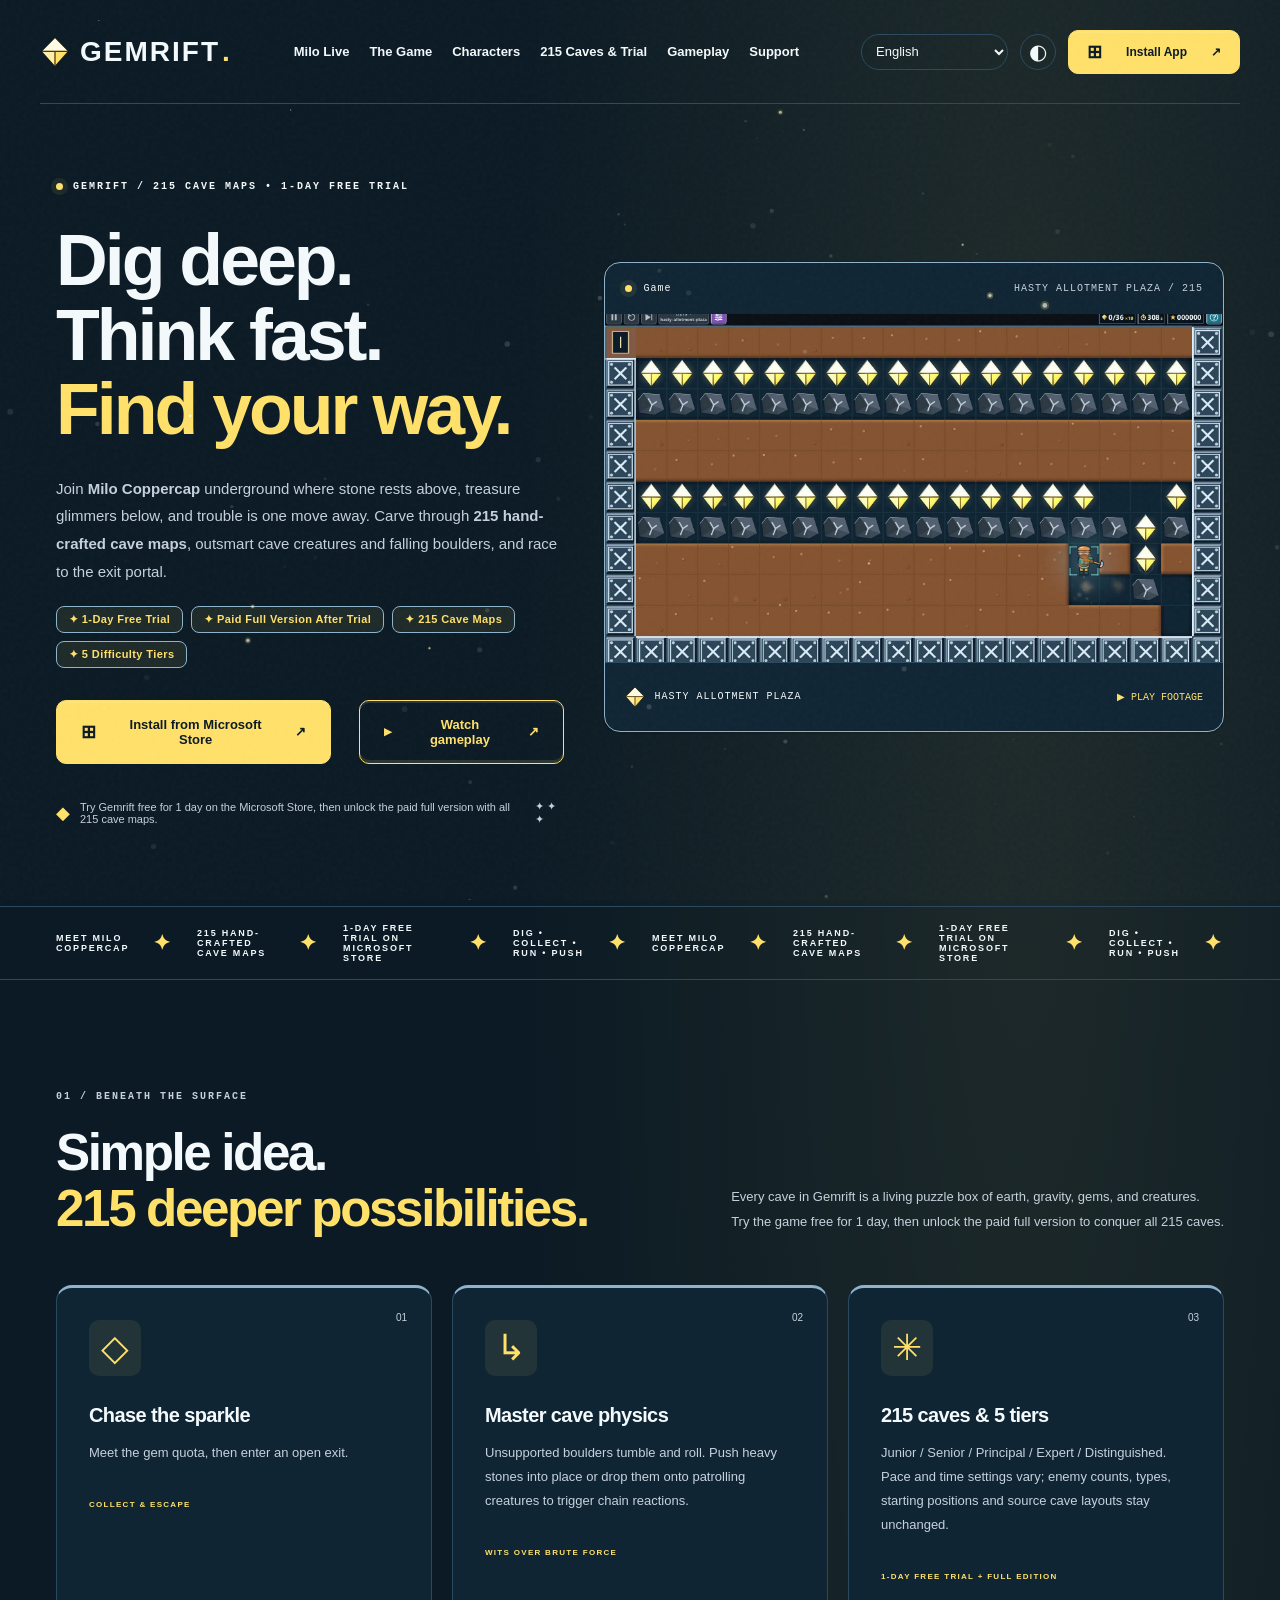
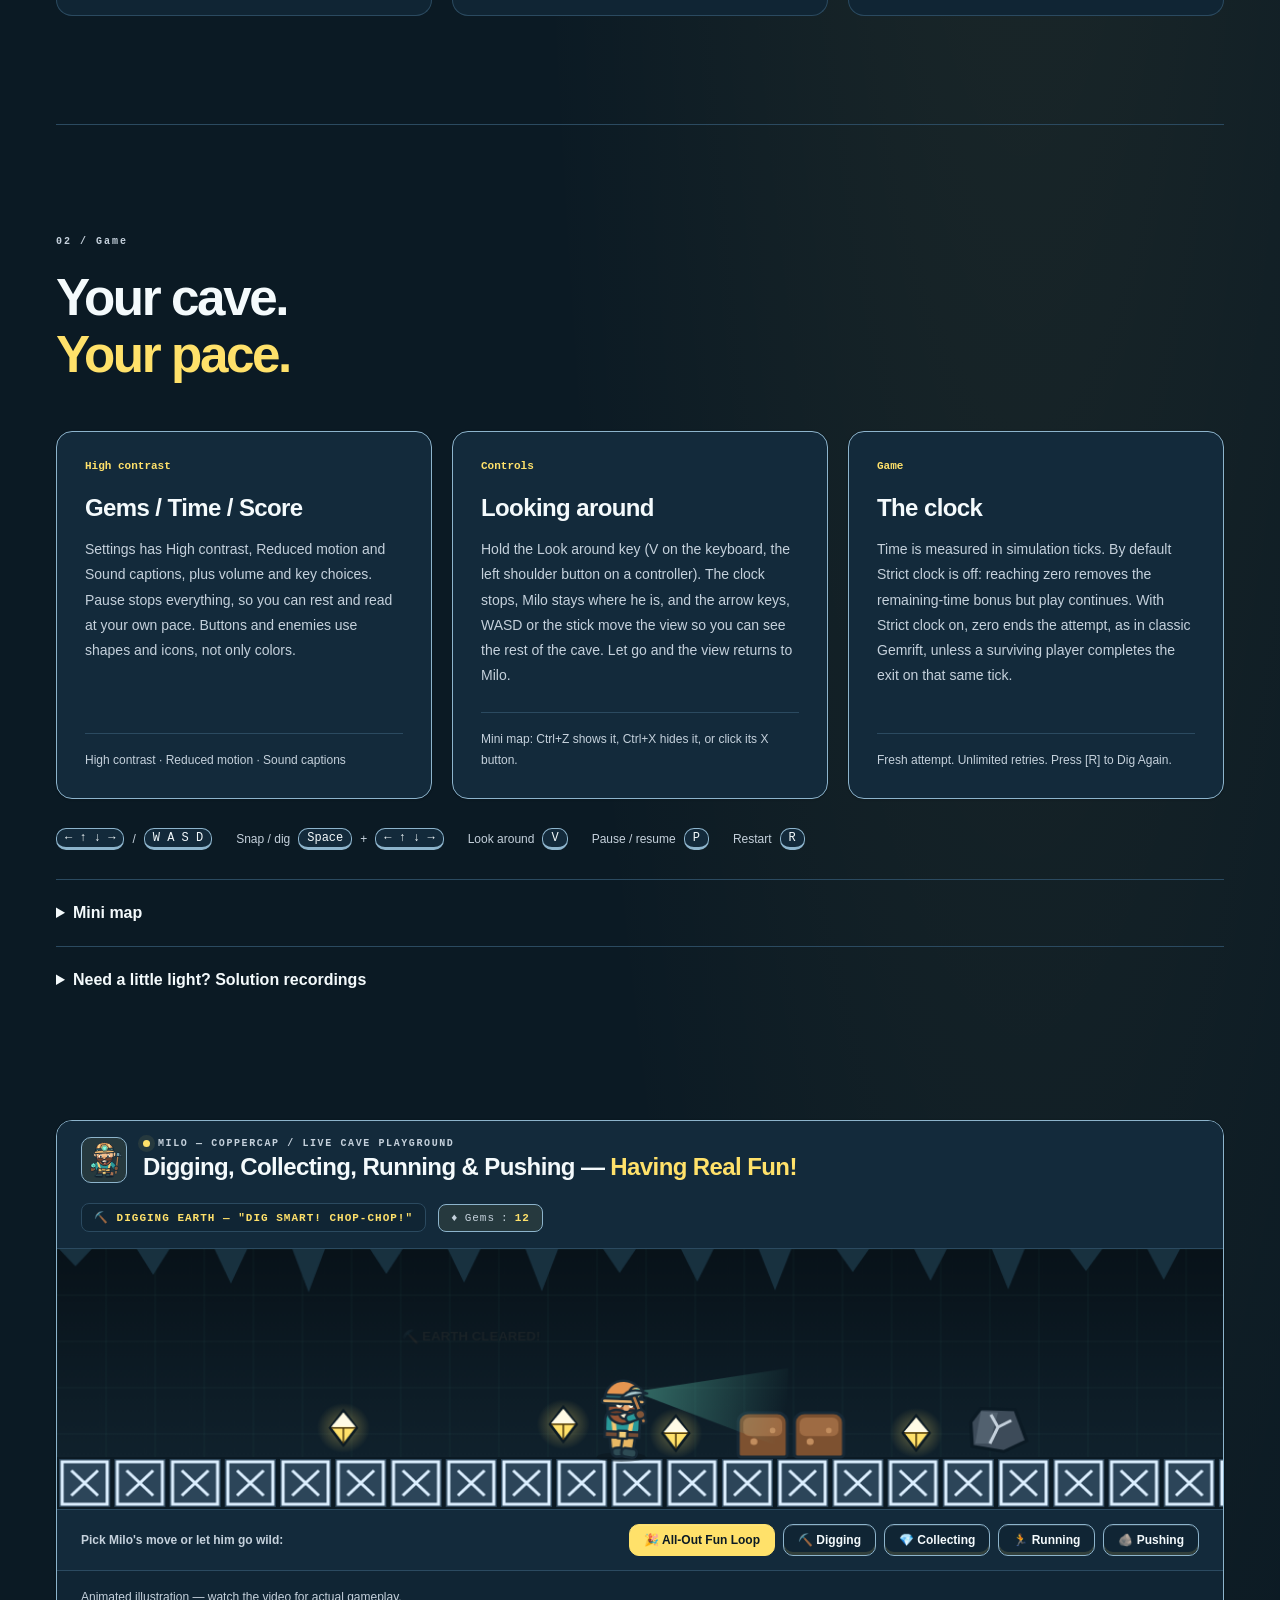
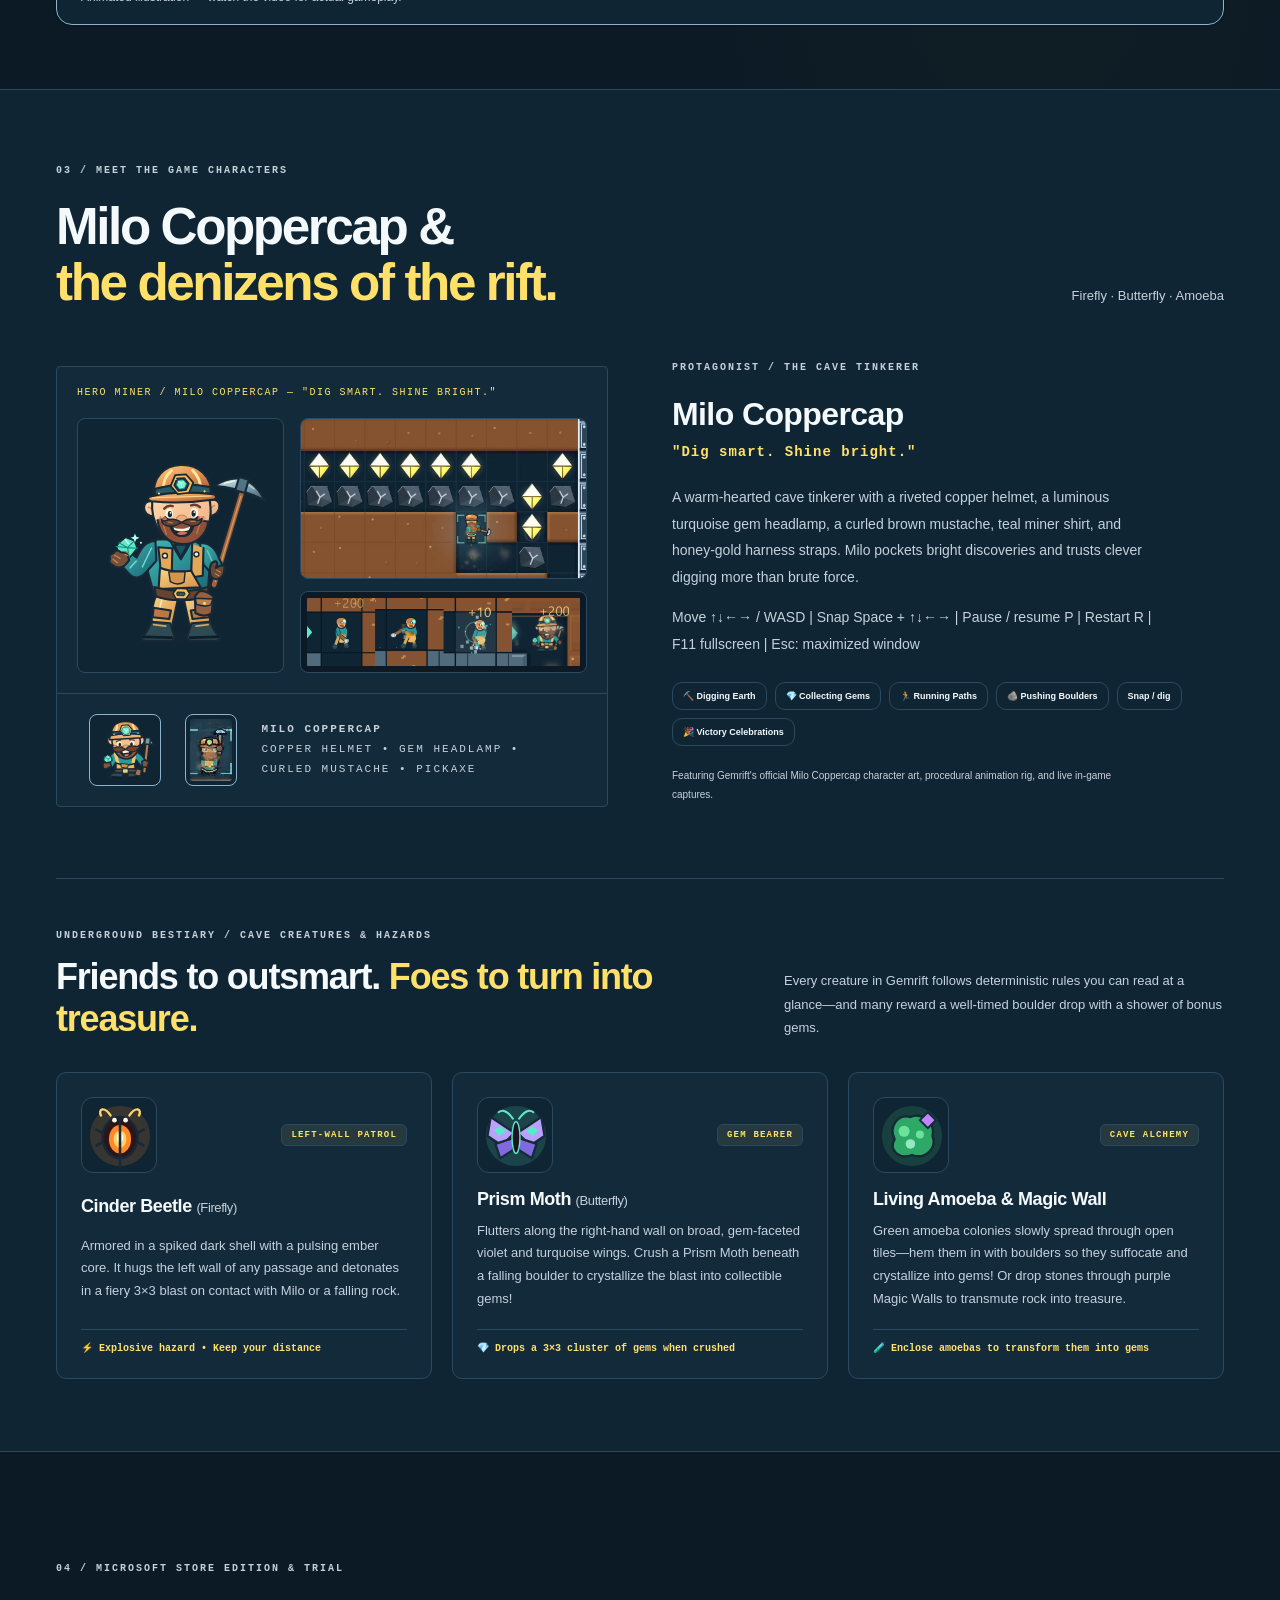
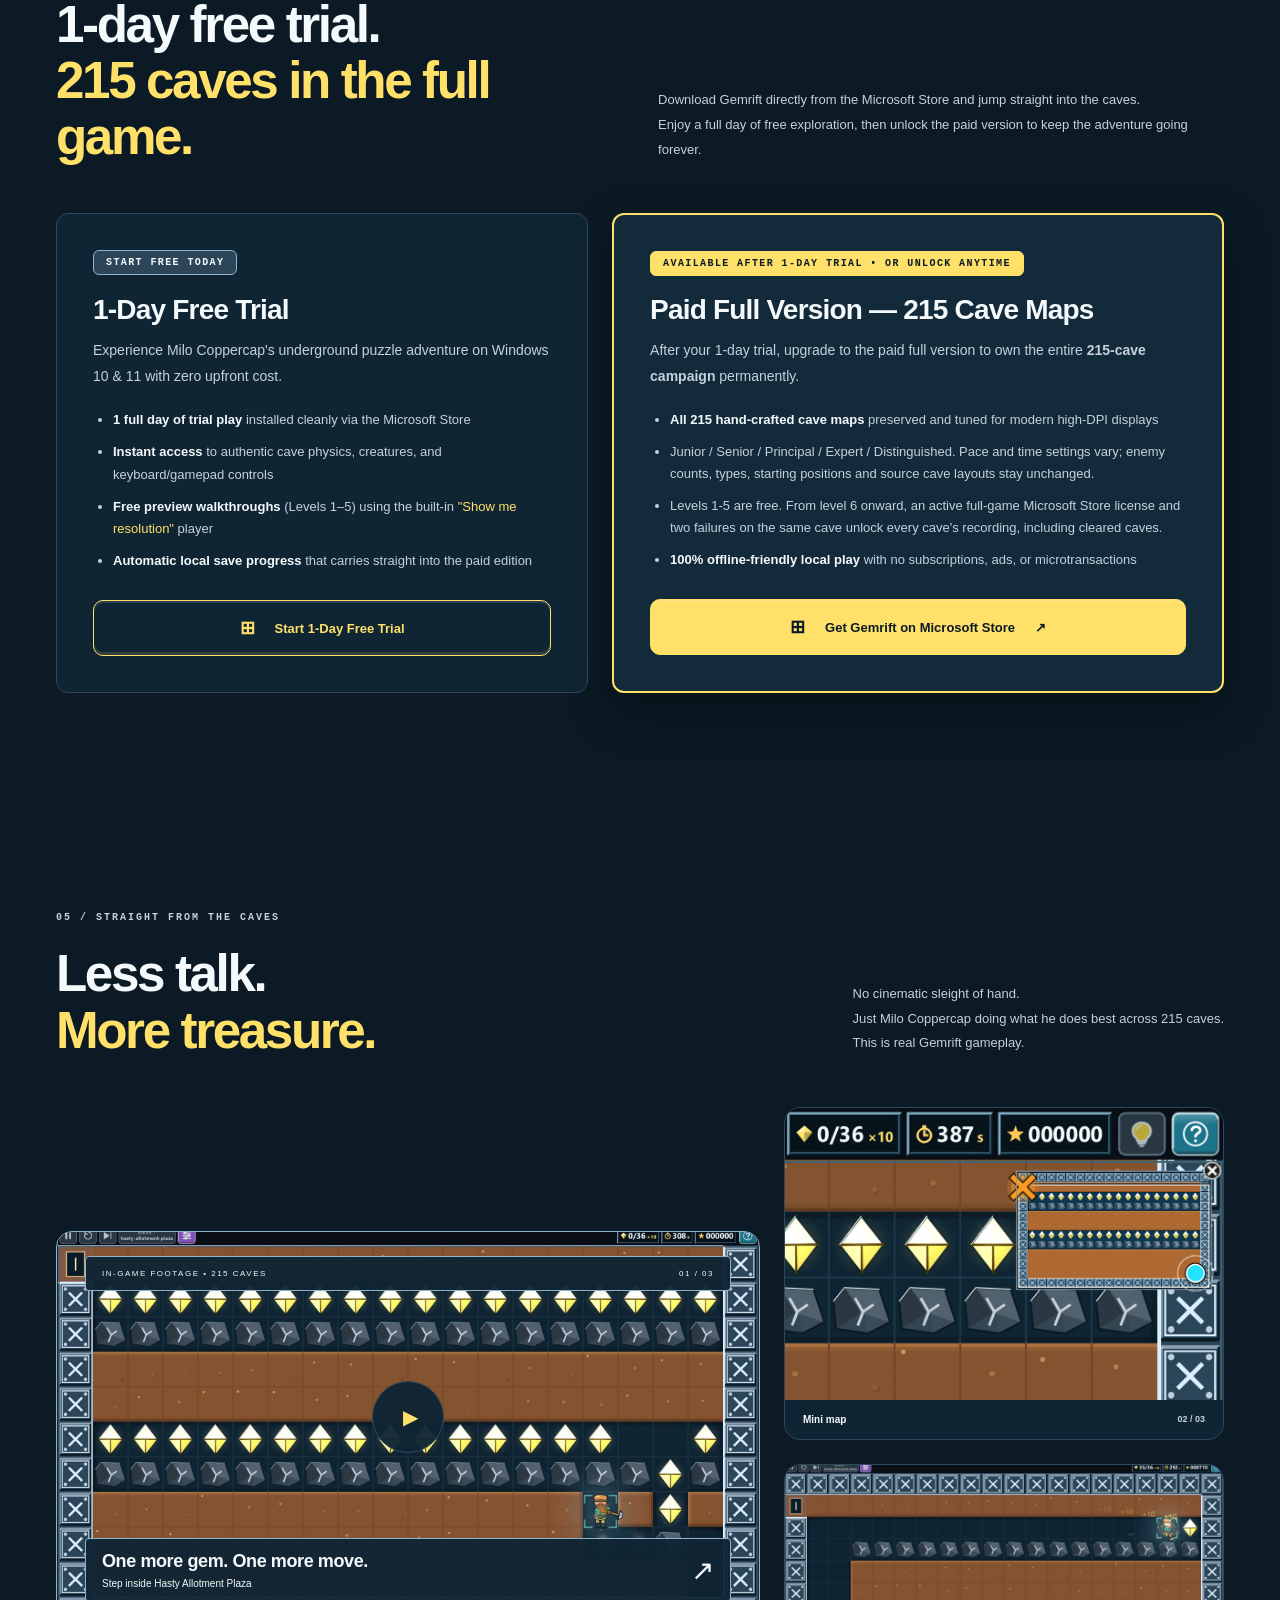
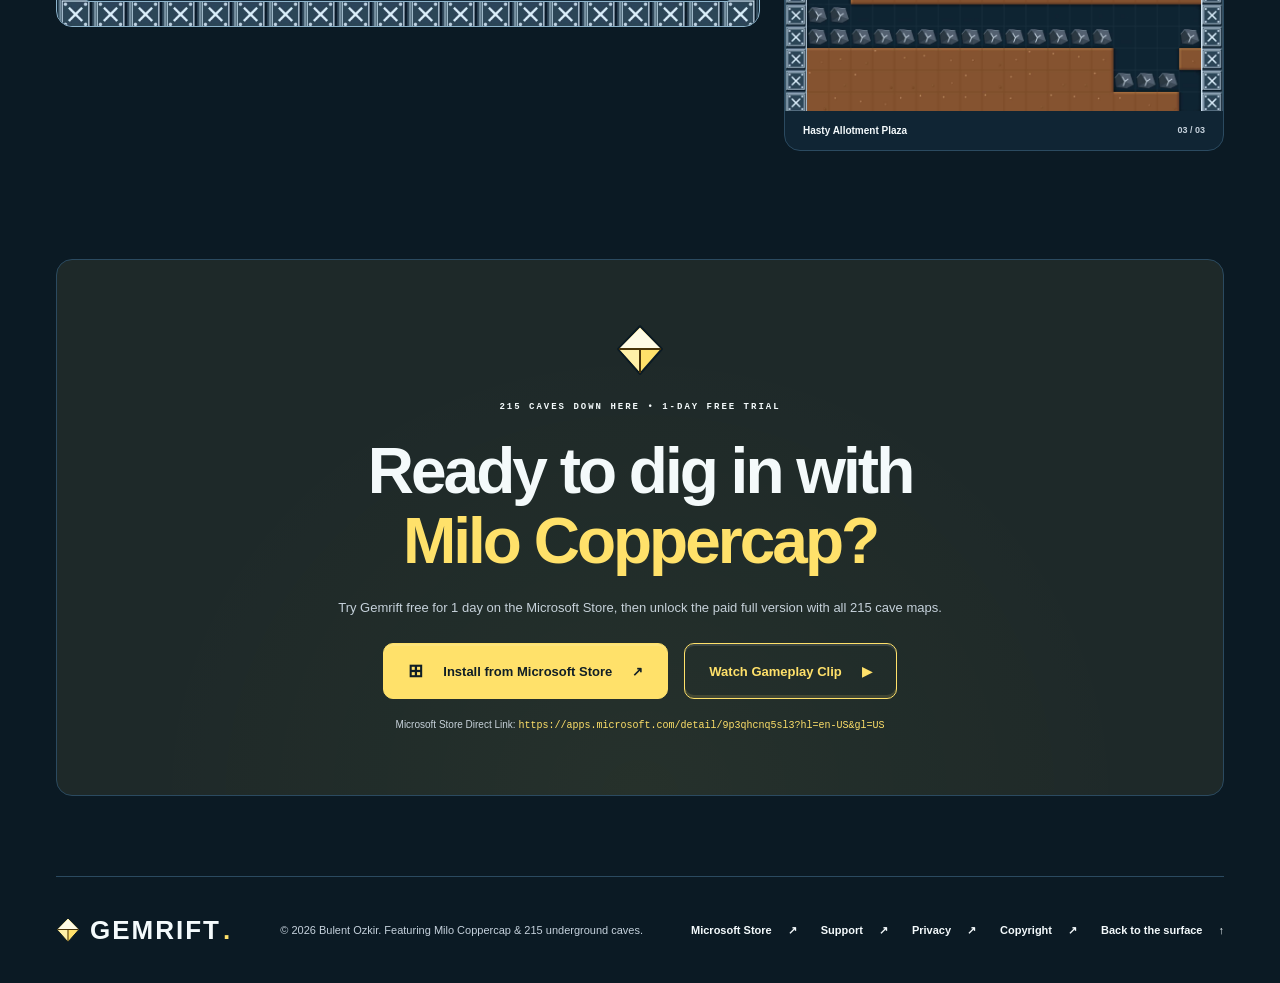
==== commit d56b58ee: "vcbvc" ====
--- a/index.html
+++ b/index.html
@@ -5,11 +5,41 @@
   <meta name="viewport" content="width=device-width, initial-scale=1">
   <meta data-i18n-attr="content:k001" name="description" content="Meet Gemrift: join Milo Coppercap across 215 underground cave maps. Dig, collect gems, run, and push boulders! Try free for 1 day on the Microsoft Store.">
   <meta name="theme-color" content="#0b1a24">
+  <link rel="canonical" href="https://bulentozkir.github.io/gemrift-site/">
   <meta data-i18n-attr="content:k002" property="og:title" content="Gemrift — Milo Coppercap &amp; 215 Cave Puzzle Maps">
   <meta data-i18n-attr="content:k003" property="og:description" content="Dig into a charming underground adventure with Milo Coppercap. 215 cave maps, 5 difficulty tiers, cave creatures, and a 1-day free trial on Microsoft Store.">
   <meta property="og:type" content="website">
+  <meta property="og:site_name" content="Gemrift">
+  <meta property="og:url" content="https://bulentozkir.github.io/gemrift-site/">
   <meta property="og:image" content="https://bulentozkir.github.io/gemrift-site/assets/gameplay-cavern.jpg">
+  <meta property="og:image:alt" content="Gemrift gameplay in Hasty Allotment Plaza">
+  <meta name="twitter:card" content="summary_large_image">
+  <meta data-i18n-attr="content:k002" name="twitter:title" content="Gemrift — Milo Coppercap &amp; 215 Cave Puzzle Maps">
+  <meta data-i18n-attr="content:k003" name="twitter:description" content="Dig into a charming underground adventure with Milo Coppercap. 215 cave maps, 5 difficulty tiers, cave creatures, and a 1-day free trial on Microsoft Store.">
+  <meta name="twitter:image" content="https://bulentozkir.github.io/gemrift-site/assets/gameplay-cavern.jpg">
+  <meta name="twitter:image:alt" content="Gemrift gameplay in Hasty Allotment Plaza">
   <title data-i18n="k023">Gemrift — Milo Coppercap &amp; 215 Underground Cave Maps</title>
+  <script type="application/ld+json">
+    {
+      "@context": "https://schema.org",
+      "@type": "VideoGame",
+      "name": "Gemrift",
+      "url": "https://bulentozkir.github.io/gemrift-site/",
+      "description": "A Windows cave puzzle adventure starring Milo Coppercap, with 215 underground cave maps, gems to collect, boulders to push, and creatures to outsmart.",
+      "image": "https://bulentozkir.github.io/gemrift-site/assets/gameplay-cavern.jpg",
+      "genre": ["Puzzle", "Action", "Adventure"],
+      "gamePlatform": ["Windows 10", "Windows 11"],
+      "author": {
+        "@type": "Person",
+        "name": "Bulent Ozkir"
+      },
+      "publisher": {
+        "@type": "Person",
+        "name": "Bulent Ozkir"
+      },
+      "sameAs": "https://apps.microsoft.com/detail/9p3qhcnq5sl3"
+    }
+  </script>
   <link rel="icon" href="assets/gem.svg" type="image/svg+xml">
   <link rel="preload" href="assets/gameplay-cavern.jpg" as="image">
   <script>
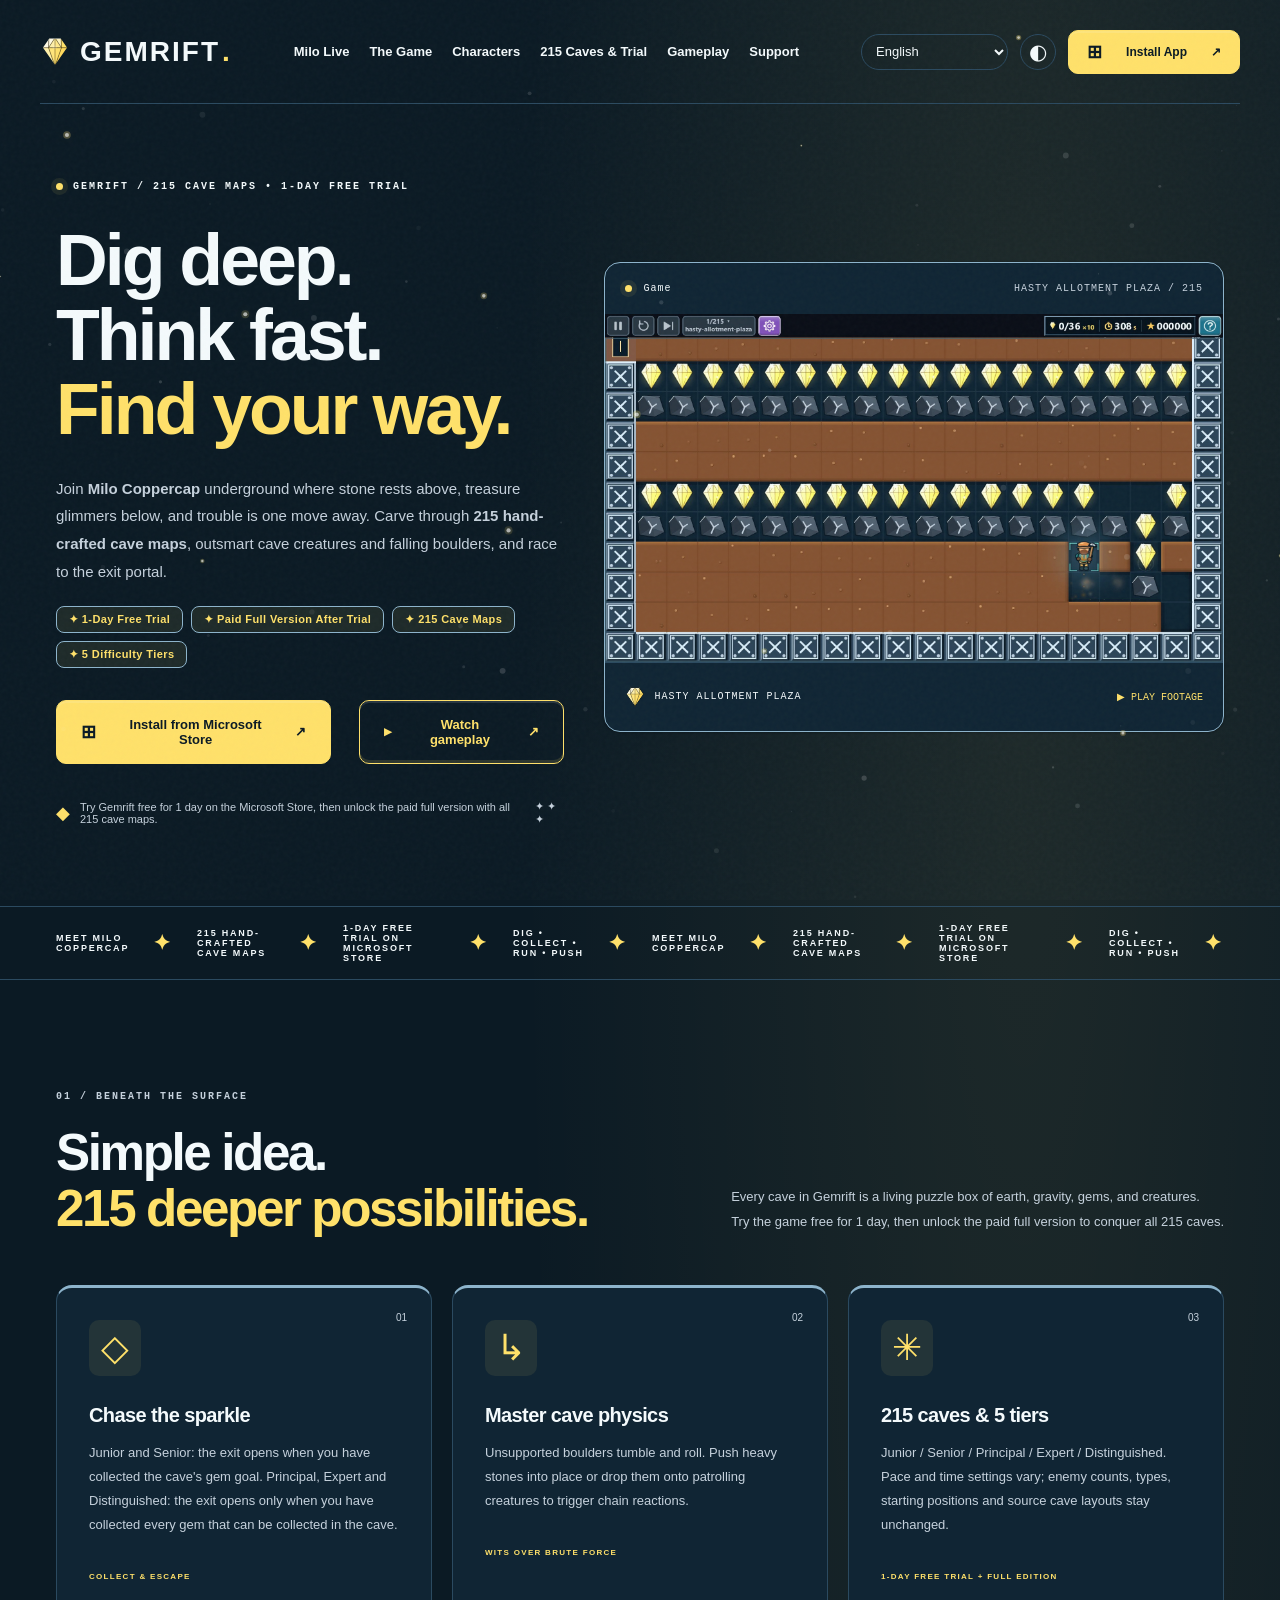
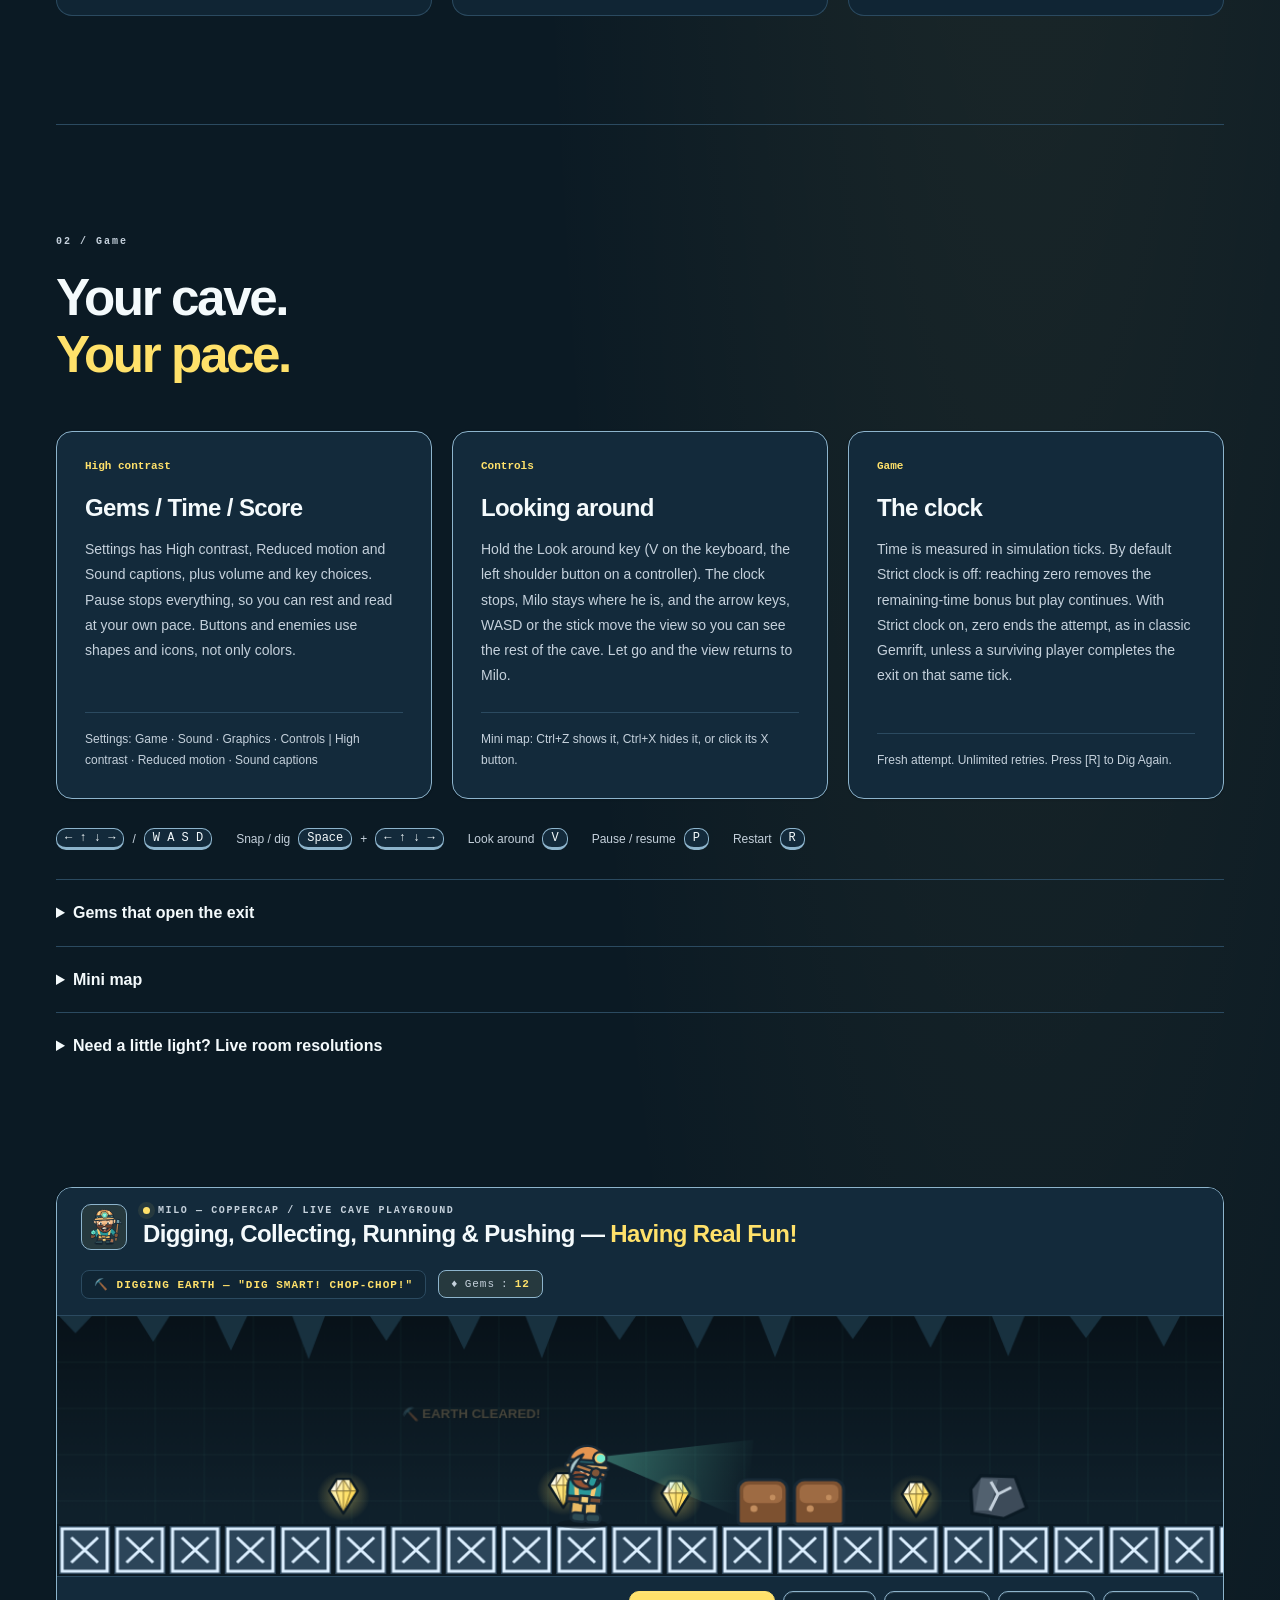
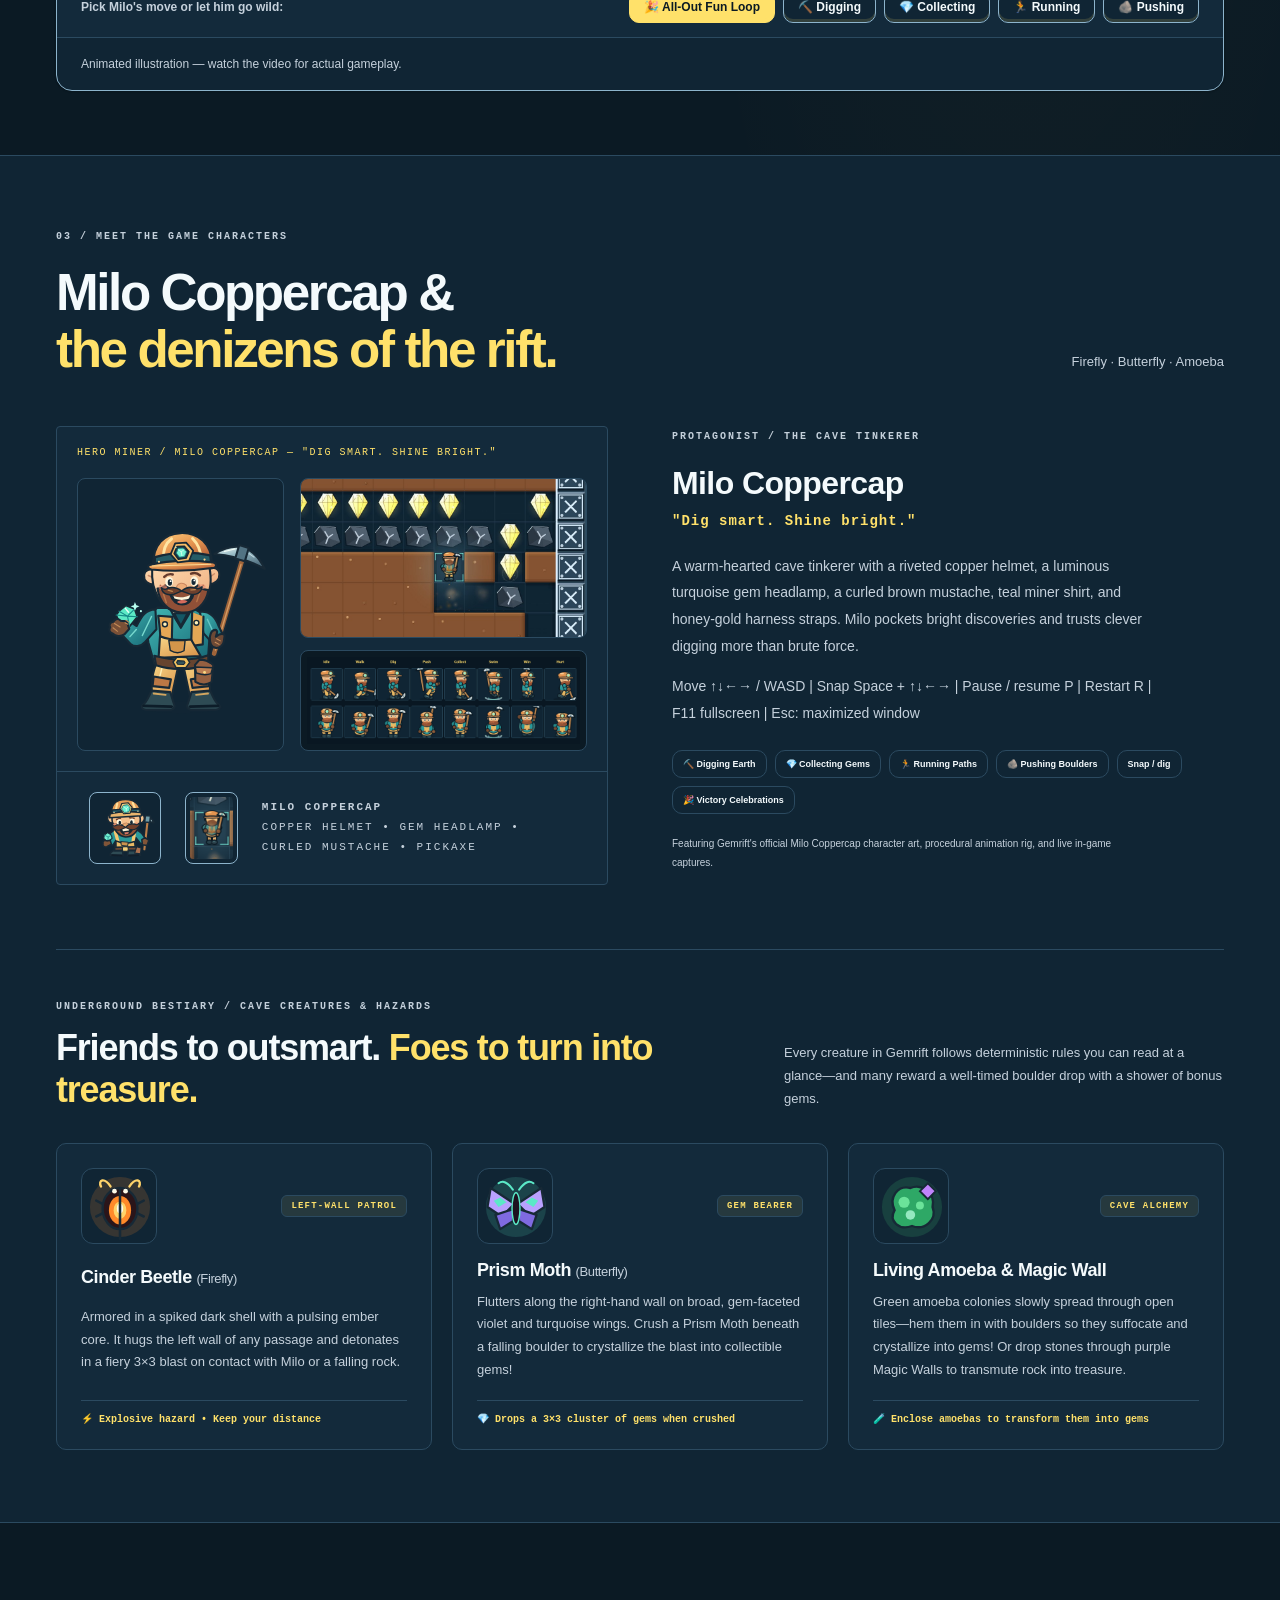
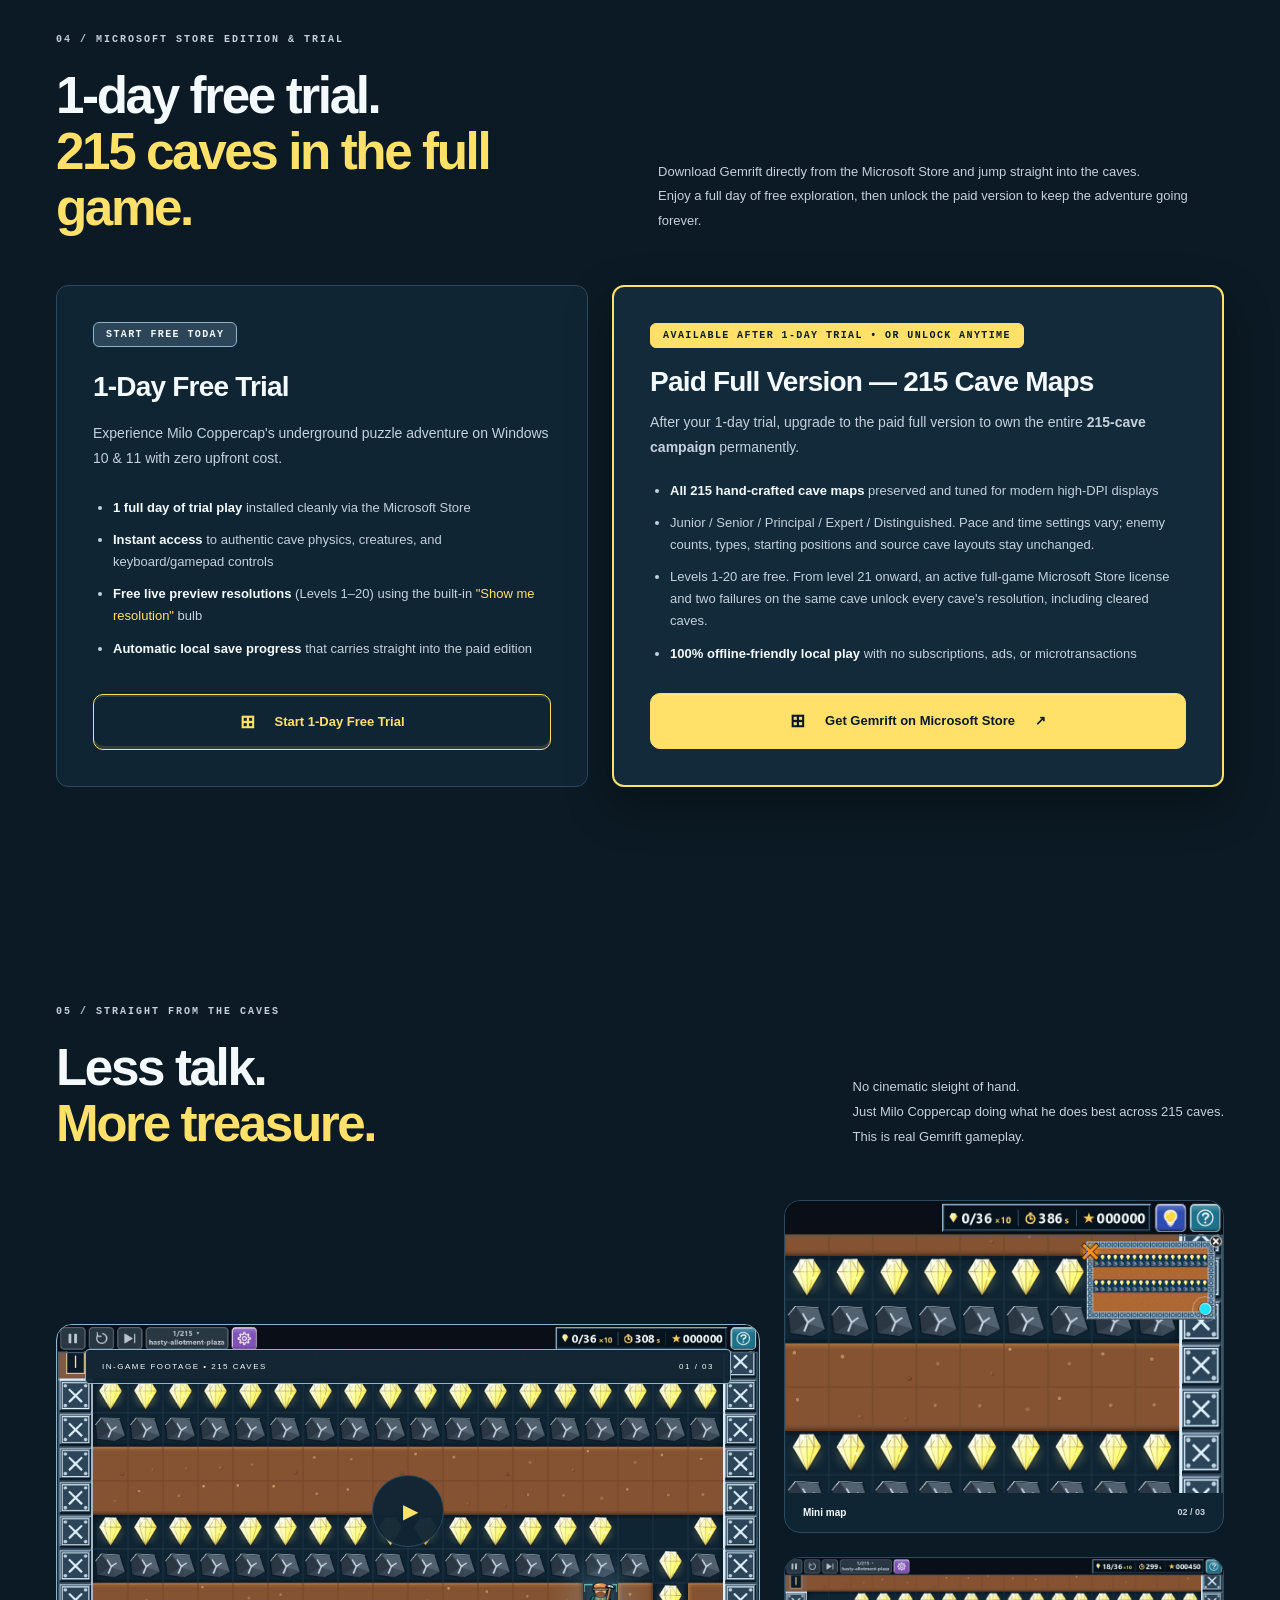
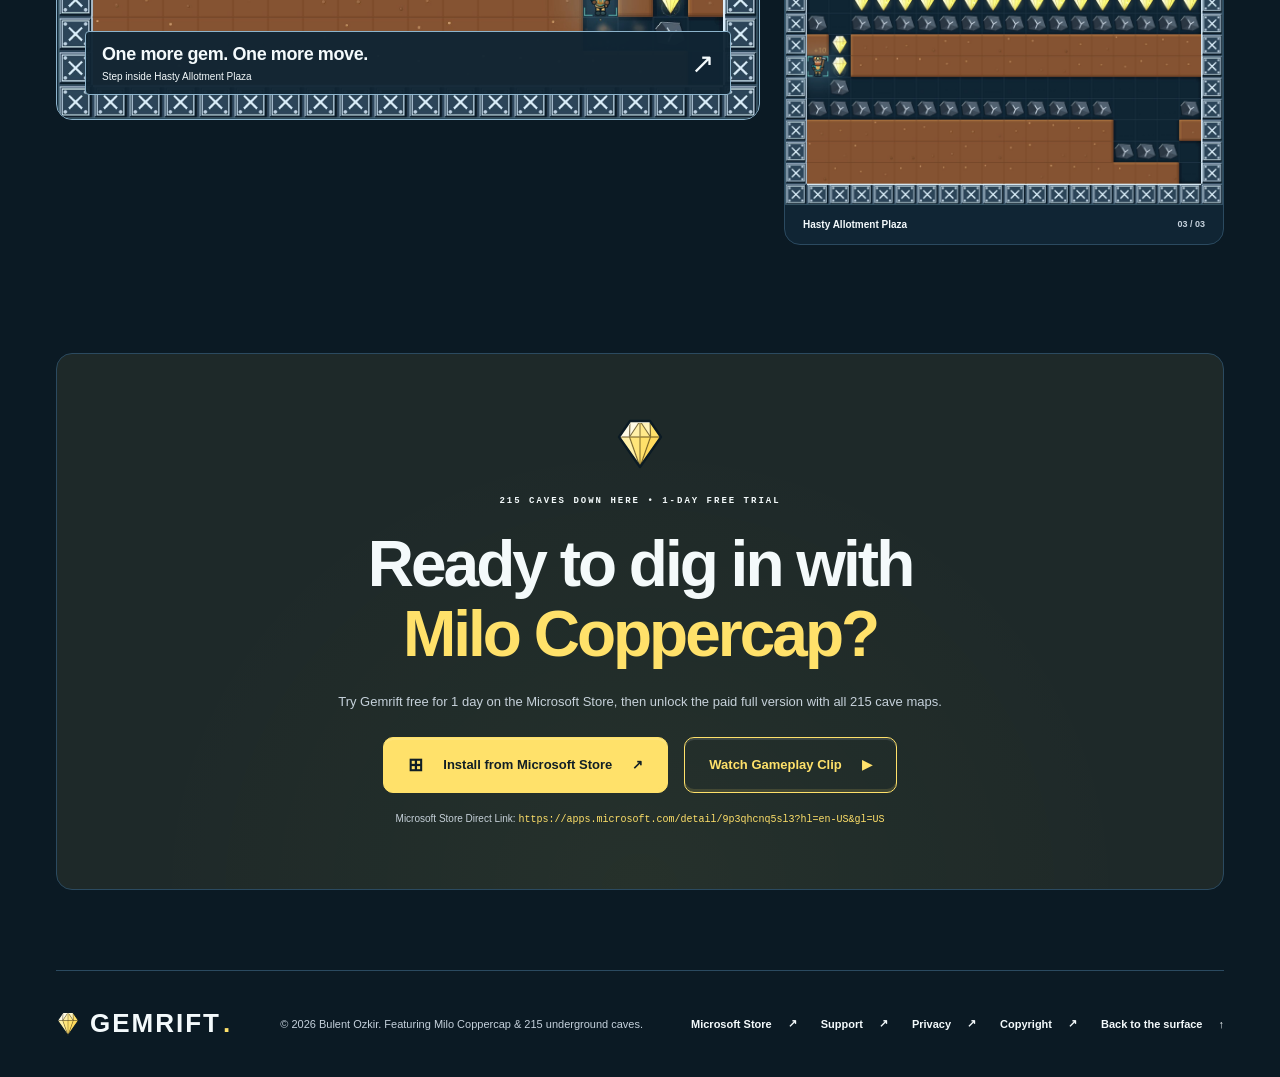
==== commit 88218143: "ff" ====
--- a/index.html
+++ b/index.html
@@ -25,7 +25,7 @@
       "@type": "VideoGame",
       "name": "Gemrift",
       "url": "https://bulentozkir.github.io/gemrift-site/",
-      "description": "A Windows cave puzzle adventure starring Milo Coppercap, with 215 underground cave maps, gems to collect, boulders to push, and creatures to outsmart.",
+      "description": "A Windows cave puzzle adventure starring Milo Coppercap, with 215 underground cave maps, 5 difficulty levels, built-in live room resolutions, gems to collect, boulders to push, and creatures to outsmart.",
       "image": "https://bulentozkir.github.io/gemrift-site/assets/gameplay-cavern.jpg",
       "genre": ["Puzzle", "Action", "Adventure"],
       "gamePlatform": ["Windows 10", "Windows 11"],
@@ -107,7 +107,7 @@
         <p data-i18n="k052">Every cave in Gemrift is a living puzzle box of earth, gravity, gems, and creatures.<br>Try the game free for 1 day, then unlock the paid full version to conquer all 215 caves.</p>
       </div>
       <div class="feature-grid">
-        <article class="feature-card"><span class="feature-number">01</span><div class="feature-icon" aria-hidden="true">◇</div><h3 data-i18n="k053">Chase the sparkle</h3><p data-i18n="k054">Meet the gem quota, then enter an open exit.</p><span data-i18n="k055" class="feature-tag">COLLECT &amp; ESCAPE</span></article>
+        <article class="feature-card"><span class="feature-number">01</span><div class="feature-icon" aria-hidden="true">◇</div><h3 data-i18n="k053">Chase the sparkle</h3><p data-i18n="k054">Junior and Senior: the exit opens when you have collected the cave&#x27;s gem goal. Principal, Expert and Distinguished: the exit opens only when you have collected every gem that can be collected in the cave.</p><span data-i18n="k055" class="feature-tag">COLLECT &amp; ESCAPE</span></article>
         <article class="feature-card"><span class="feature-number">02</span><div class="feature-icon" aria-hidden="true">↳</div><h3 data-i18n="k056">Master cave physics</h3><p data-i18n="k057">Unsupported boulders tumble and roll. Push heavy stones into place or drop them onto patrolling creatures to trigger chain reactions.</p><span data-i18n="k058" class="feature-tag">WITS OVER BRUTE FORCE</span></article>
         <article class="feature-card"><span class="feature-number">03</span><div class="feature-icon" aria-hidden="true">✳</div><h3 data-i18n="k059">215 caves &amp; 5 tiers</h3><p data-i18n="k060">Junior / Senior / Principal / Expert / Distinguished. Pace and time settings vary; enemy counts, types, starting positions and source cave layouts stay unchanged.</p><span data-i18n="k061" class="feature-tag">1-DAY FREE TRIAL + FULL EDITION</span></article>
       </div>
@@ -125,7 +125,7 @@
           <span data-i18n="k089" class="experience-label">High contrast</span>
           <h3 data-i18n="k090">Gems / Time / Score</h3>
           <p data-i18n="k091">Settings has High contrast, Reduced motion and Sound captions, plus volume and key choices. Pause stops everything, so you can rest and read at your own pace. Buttons and enemies use shapes and icons, not only colors.</p>
-          <span data-i18n="k092" class="experience-footnote">High contrast · Reduced motion · Sound captions</span>
+          <span data-i18n="k092" class="experience-footnote">Settings: Game · Sound · Graphics · Controls | High contrast · Reduced motion · Sound captions</span>
         </article>
         <article class="experience-card">
           <span data-i18n="k093" class="experience-label">Controls</span>
@@ -142,12 +142,16 @@
       </div>
       <div data-i18n="ux.controls" data-i18n-attr="aria-label:ux.controlsLabel" class="controls-reference" role="group" aria-label="Controls"><span><kbd>← ↑ ↓ →</kbd> / <kbd>W A S D</kbd></span><span>Snap / dig <kbd>Space</kbd> + <kbd>← ↑ ↓ →</kbd></span><span>Look around <kbd>V</kbd></span><span>Pause / resume <kbd>P</kbd></span><span>Restart <kbd>R</kbd></span></div>
       <details class="experience-guide">
+        <summary data-i18n="ux.difficultyTitle">Gems that open the exit</summary>
+        <p data-i18n="ux.difficultyBody">Junior and Senior: the exit opens when you have collected the cave&#x27;s gem goal. Principal, Expert and Distinguished: the exit opens only when you have collected every gem that can be collected in the cave. Gems that can never be reached do not count. No level adds, removes or moves gems. The Gems counter shows how many you have collected and how many you need.</p>
+      </details>
+      <details class="experience-guide">
         <summary data-i18n="ux.miniMapTitle">Mini map</summary>
         <p data-i18n="ux.miniMapBody">A small aerial photo of the whole cave sits in the top-right corner of the cave view. The mini map shows the real cave as seen from above, with its dirt, rocks, gems, creatures and water, and it changes as the cave does. The white box marks the part of the cave you can see, and the bright dot with a ring is Milo. When Milo walks behind the map, it turns see-through. It is shown in every cave until you close it: press Ctrl+X, or click the X button on its corner. Press Ctrl+Z to show it again. It stays shown or hidden the way you left it, in the next caves too.</p>
       </details>
       <details class="experience-guide">
-        <summary data-i18n="ux.solutionsTitle">Need a little light? Solution recordings</summary>
-        <p data-i18n="ux.solutionsBody">Levels 1-5 recordings are free for everyone. From level 6 onward, the bulb stays visible; an active full-game Microsoft Store license and two failed attempts on the same cave unlock recordings for every cave, including ones already cleared. After 9 failed attempts on one cave, that cave&#x27;s recording also unlocks for everyone, on Windows and Mac, with or without the full game. Failures are saved per cave across sessions and difficulties; manual restarts, quitting, and skipped caves do not count, though a gate retry can count as another failed attempt. Click the bulb to watch only that cave&#x27;s downloaded, verified MP4. It loops automatically; Replay starts it again, and Close returns to the paused game. On a Mac the recording opens in your video player instead, and the game waits until you click Close. Missing recordings and failed license checks are reported.</p>
+        <summary data-i18n="ux.solutionsTitle">Need a little light? Live room resolutions</summary>
+        <p data-i18n="ux.solutionsBody">Levels 1-20 resolutions are free for everyone. From level 21 onward, the bulb stays visible; an active full-game Microsoft Store license and two failed attempts on the same cave unlock resolutions for every cave, including ones already cleared. After 19 failed attempts on one cave, that cave&#x27;s resolution also unlocks for everyone, on every system, with or without the full game. Failures are saved per cave across sessions and difficulties; manual restarts and quitting do not count, though a gate retry counts as another failed attempt. Click the bulb to watch Milo play that cave&#x27;s verified step-by-step resolution live in the room. Replay starts it again, and Close or Esc returns to your game.</p>
       </details>
     </section>
 
@@ -327,7 +331,7 @@
           <ul class="edition-list">
             <li data-i18n="k107"><strong>1 full day of trial play</strong> installed cleanly via the Microsoft Store</li>
             <li data-i18n="k108"><strong>Instant access</strong> to authentic cave physics, creatures, and keyboard/gamepad controls</li>
-            <li data-i18n="k109"><strong>Free preview walkthroughs</strong> (Levels 1–5) using the built-in <em>"Show me resolution"</em> player</li>
+            <li data-i18n="k109"><strong>Free live preview resolutions</strong> (Levels 1–20) using the built-in <em>"Show me resolution"</em> bulb</li>
             <li data-i18n="k110"><strong>Automatic local save progress</strong> that carries straight into the paid edition</li>
           </ul>
           <a data-i18n="k111" class="button button-outline" href="https://apps.microsoft.com/detail/9p3qhcnq5sl3?hl=en-US&amp;gl=US"><span class="ms-icon" aria-hidden="true">⊞</span> Start 1-Day Free Trial</a>
@@ -340,7 +344,7 @@
           <ul class="edition-list">
             <li data-i18n="k115"><strong>All 215 hand-crafted cave maps</strong> preserved and tuned for modern high-DPI displays</li>
             <li data-i18n="k116">Junior / Senior / Principal / Expert / Distinguished. Pace and time settings vary; enemy counts, types, starting positions and source cave layouts stay unchanged.</li>
-            <li data-i18n="k117">Levels 1-5 are free. From level 6 onward, an active full-game Microsoft Store license and two failures on the same cave unlock every cave&#x27;s recording, including cleared caves.</li>
+            <li data-i18n="k117">Levels 1-20 are free. From level 21 onward, an active full-game Microsoft Store license and two failures on the same cave unlock every cave&#x27;s resolution, including cleared caves.</li>
             <li data-i18n="k118"><strong>100% offline-friendly local play</strong> with no subscriptions, ads, or microtransactions</li>
           </ul>
           <a data-i18n="k119" class="button" href="https://apps.microsoft.com/detail/9p3qhcnq5sl3?hl=en-US&amp;gl=US"><span class="ms-icon" aria-hidden="true">⊞</span> Get Gemrift on Microsoft Store <span aria-hidden="true">↗</span></a>
--- a/styles.css
+++ b/styles.css
@@ -244,7 +244,7 @@
 .milo-ingame-showcase > img { width: 100%; height: auto; border-radius: 8px; border: 1px solid var(--cp-border); }
 .milo-poses-strip { background: var(--cp-bg); padding: 6px; }
 .sprite-detail img { width: 72px; height: 72px; border-radius: 8px; background: var(--cp-bg-elevated); border: 1px solid var(--cp-border-strong); padding: 4px; }
-.sprite-detail img.pixel-sprite { width: 56px; height: 72px; object-fit: contain; image-rendering: pixelated; }
+.sprite-detail img.pixel-sprite { width: 56px; height: 72px; object-fit: contain; image-rendering: auto; }
 .character-copy h3 { font-size: 32px; margin-bottom: 6px; }
 .character-tagline { font-family: Consolas, "Courier New", monospace; font-size: 13px; font-weight: 700; color: var(--cp-accent) !important; margin: 0 0 18px !important; letter-spacing: 1px; }
 .character-copy > p:not(.eyebrow) { max-width: 480px; }
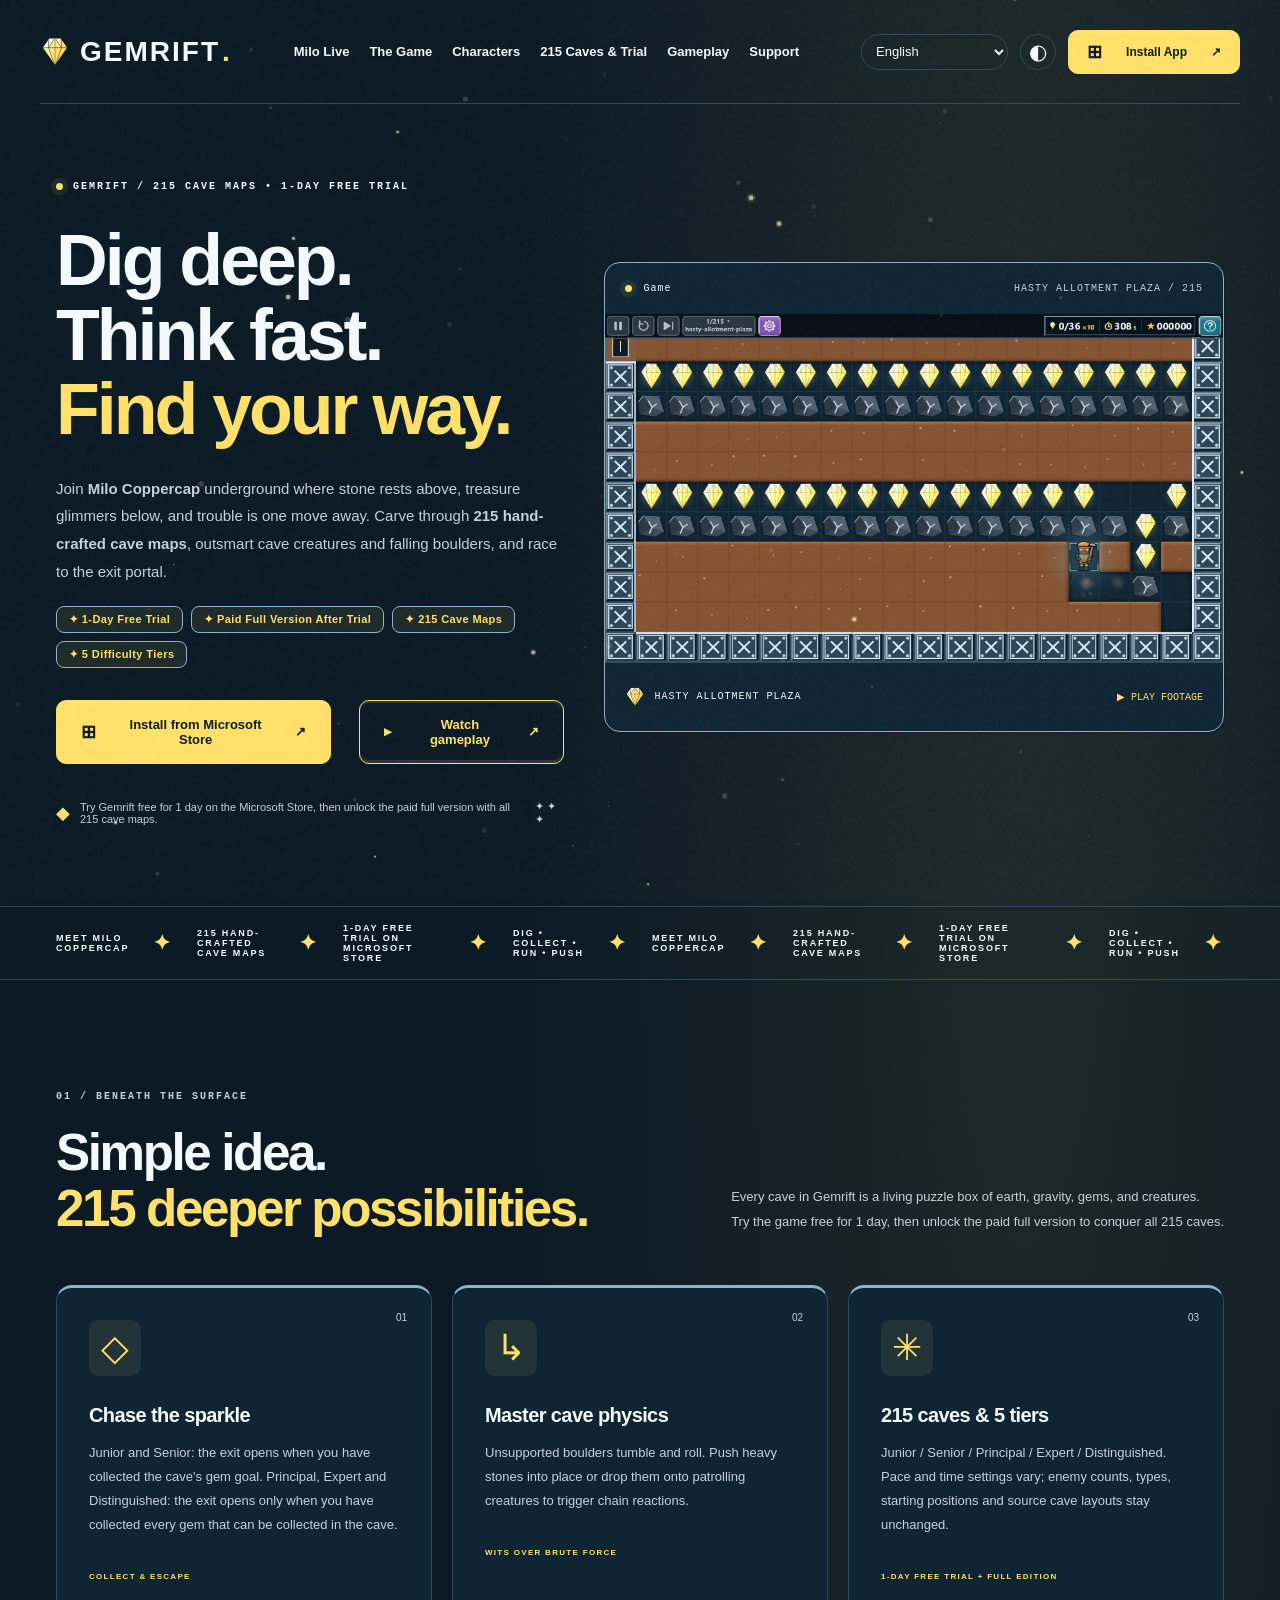
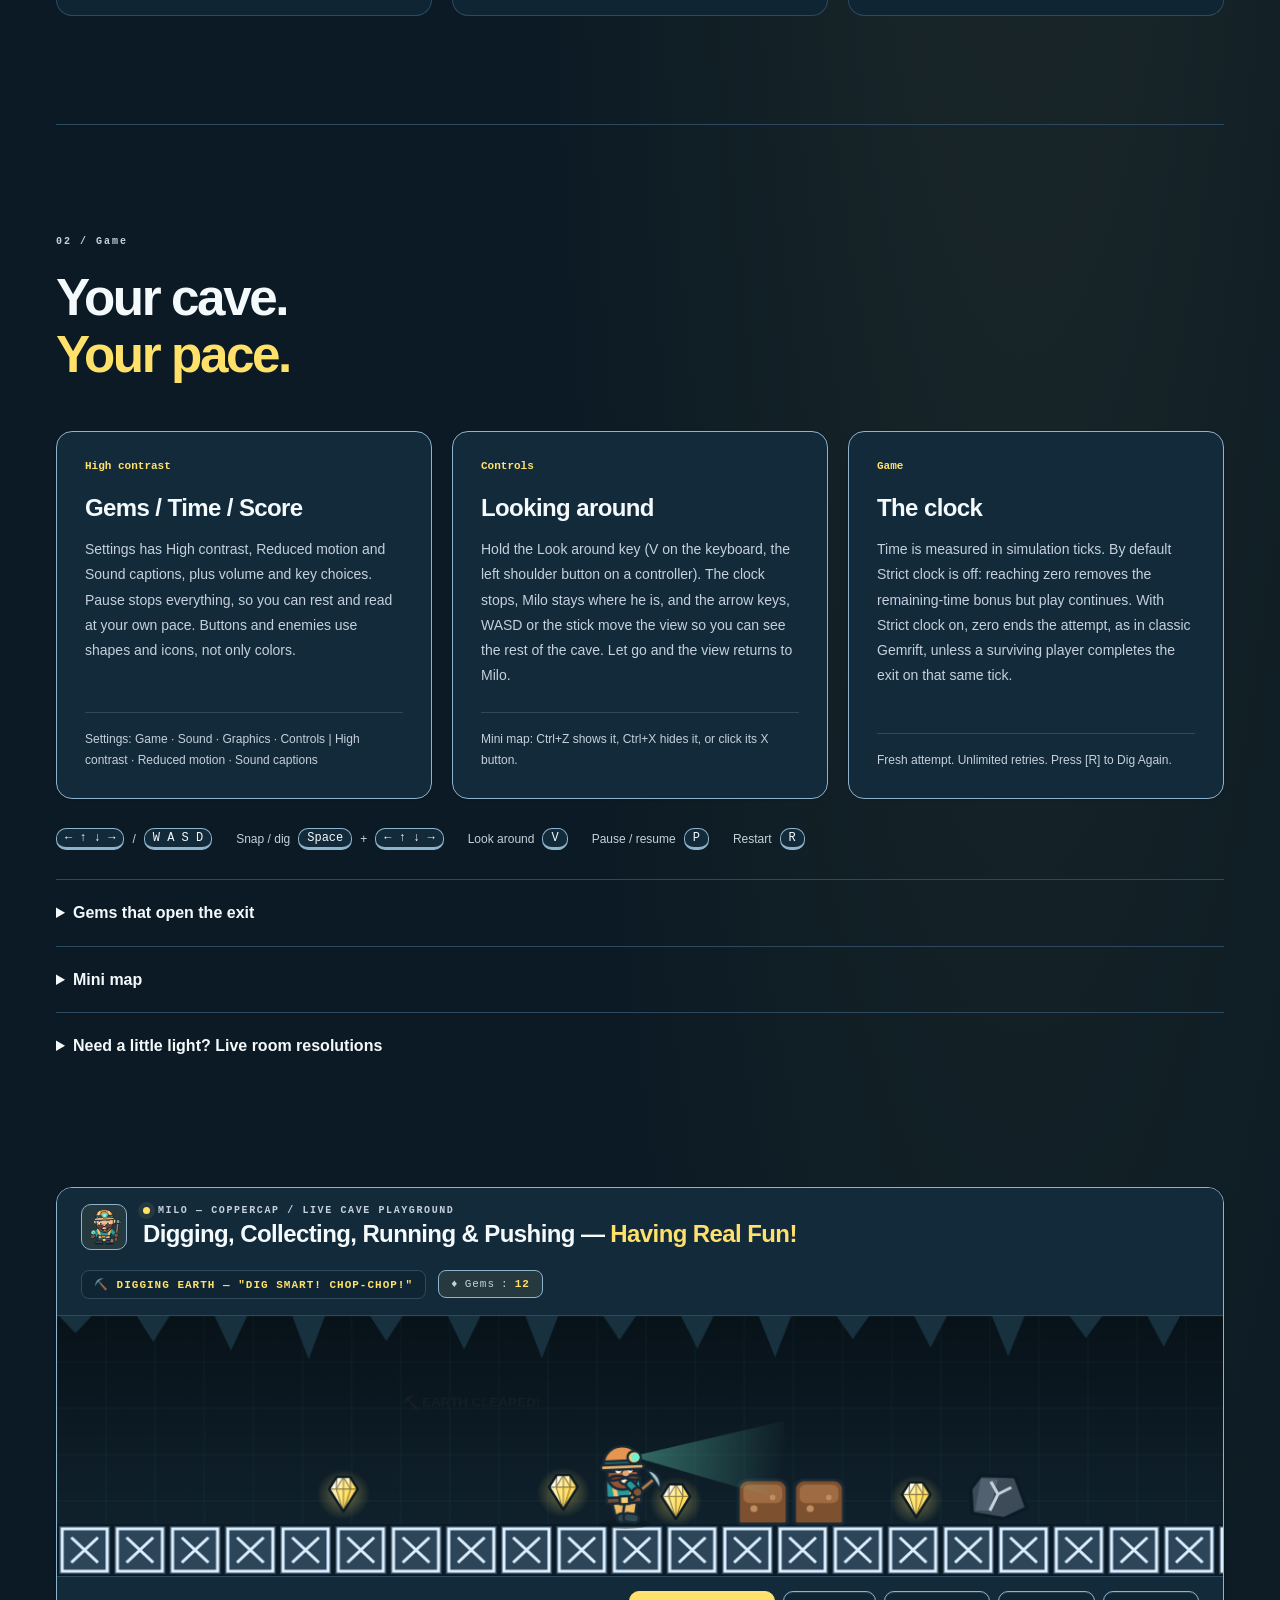
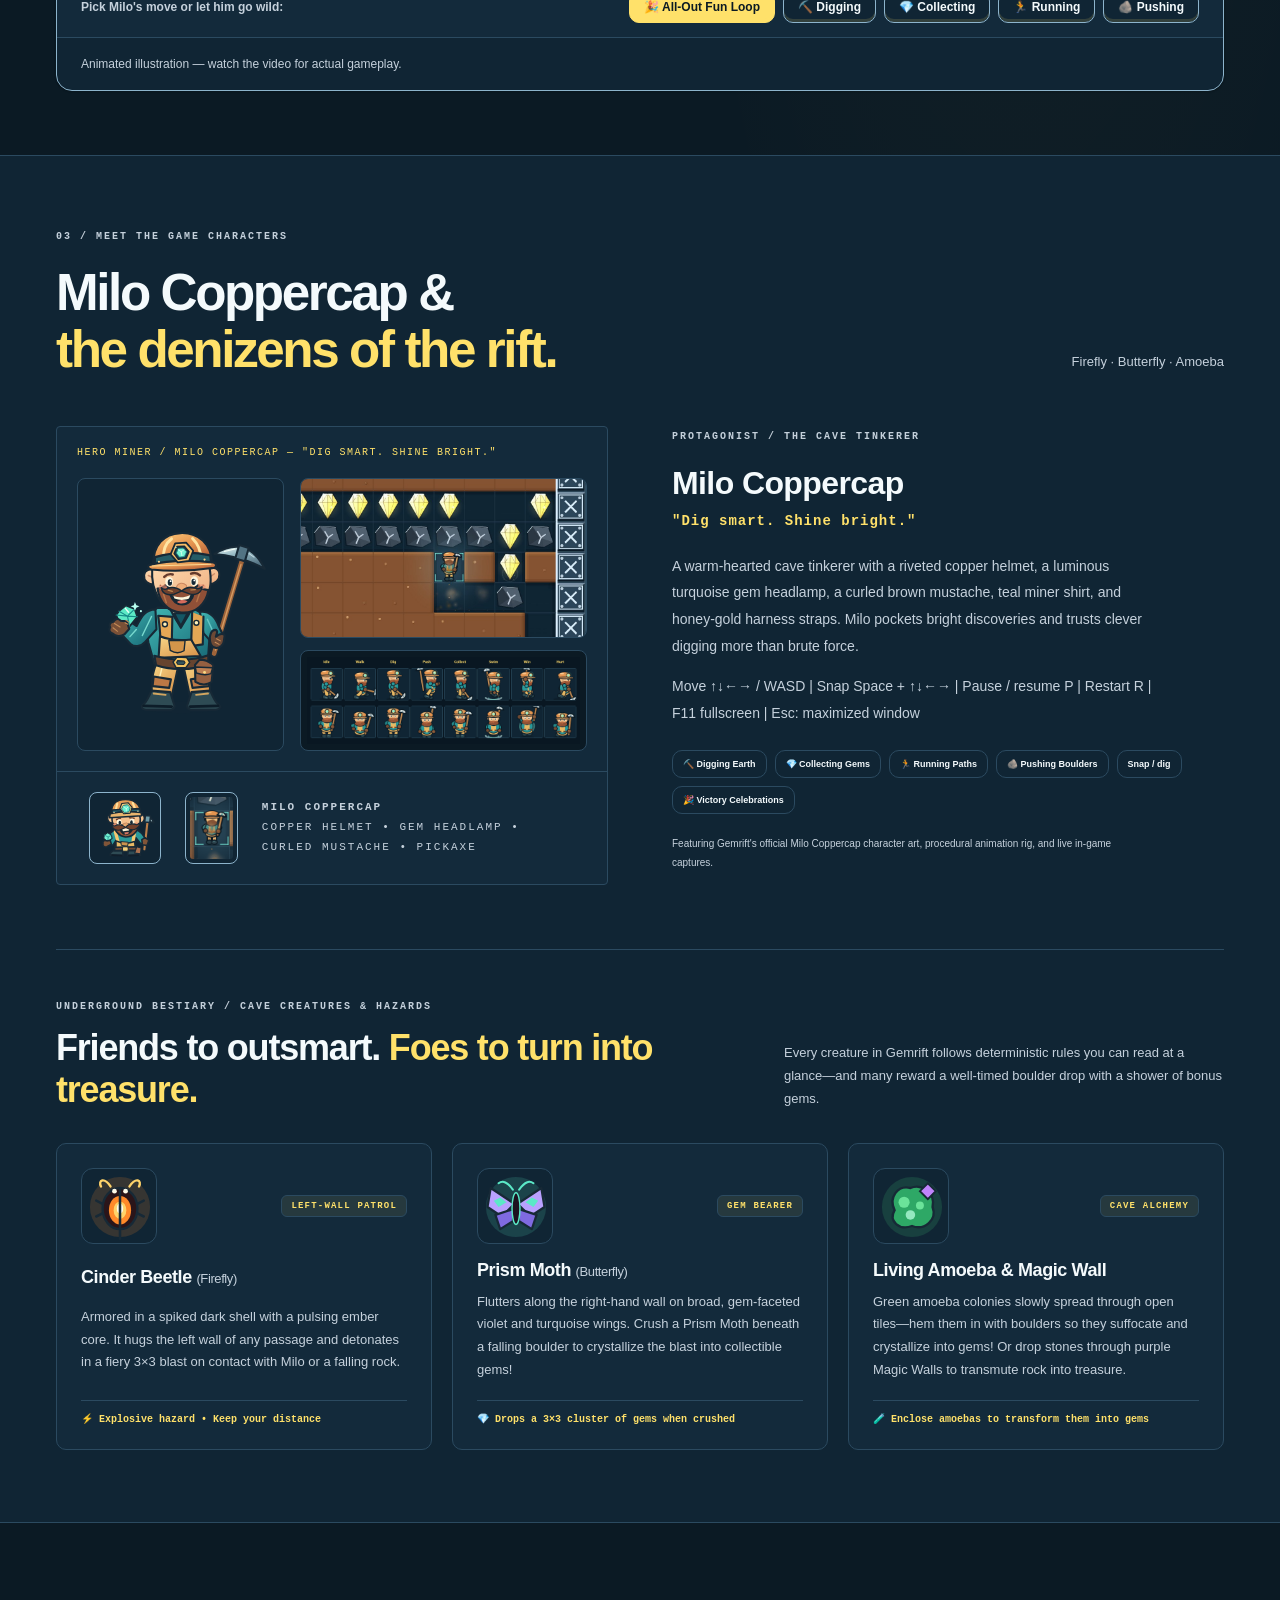
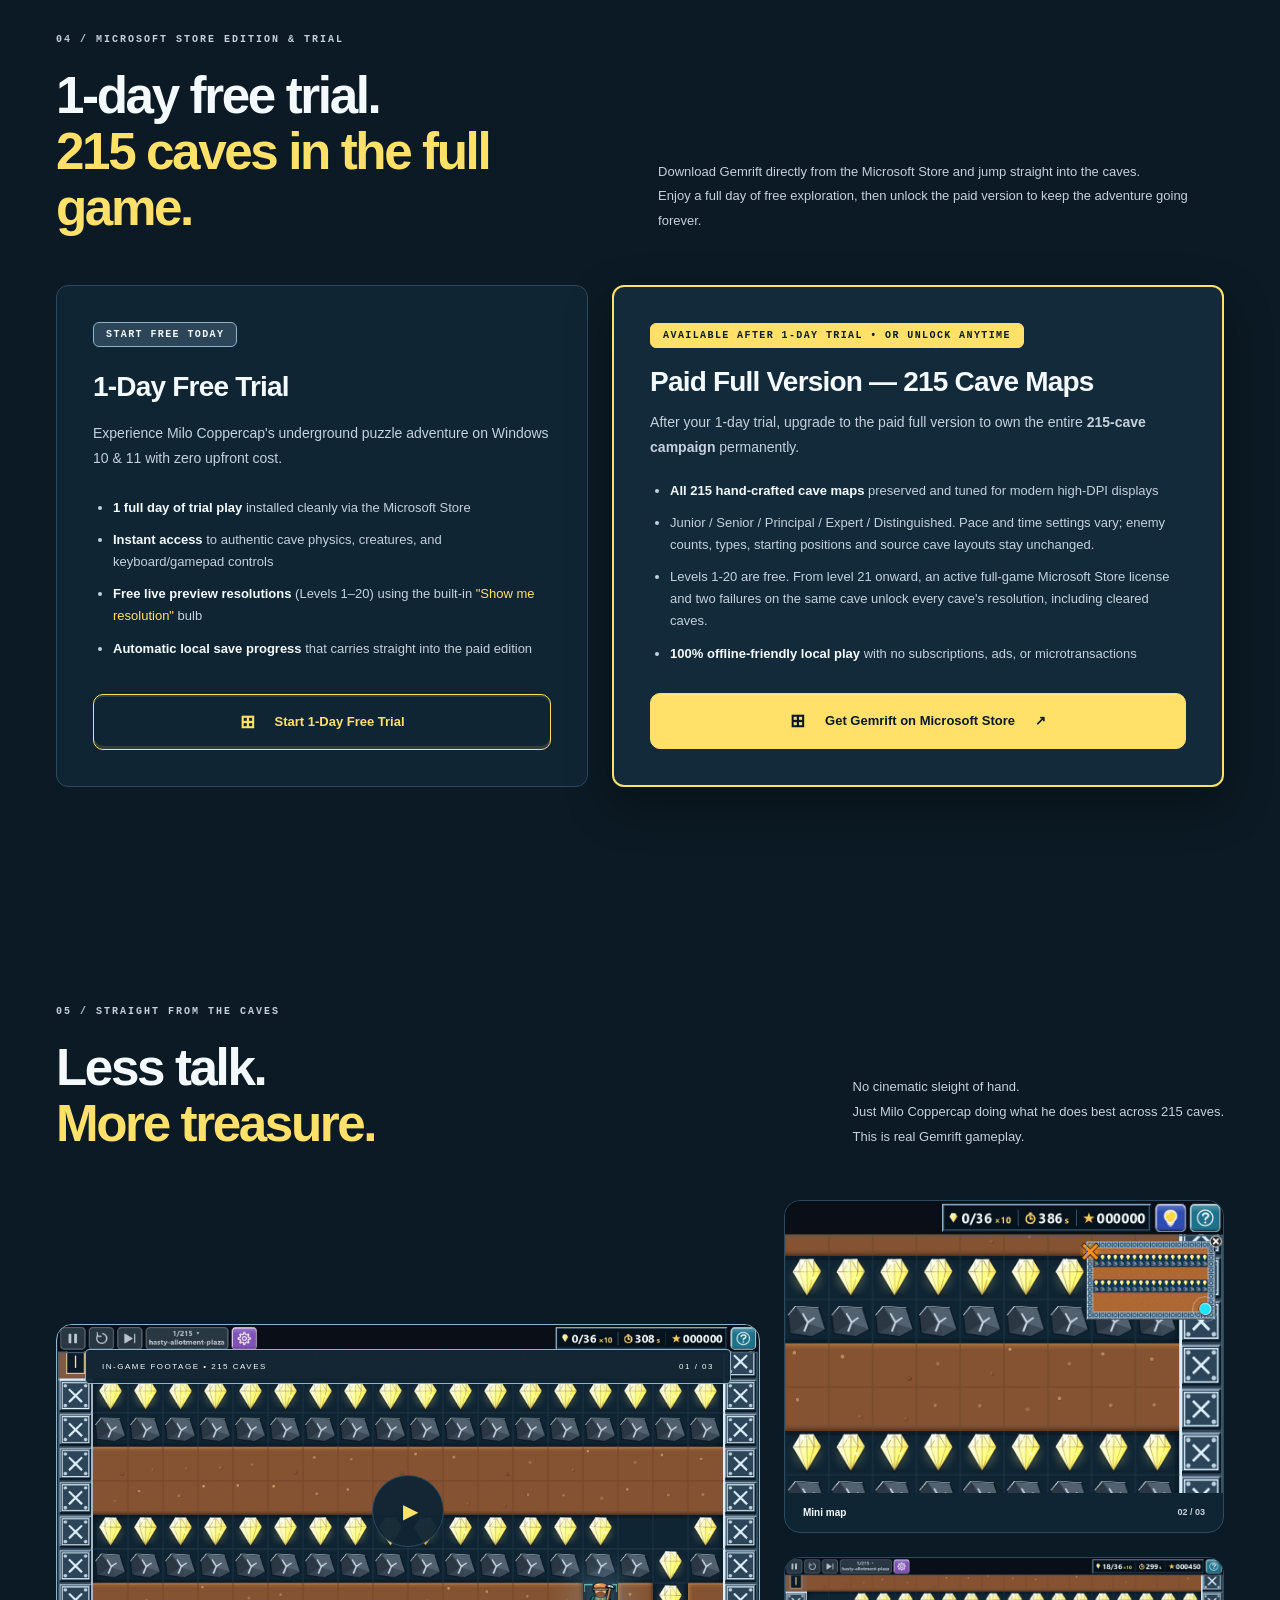
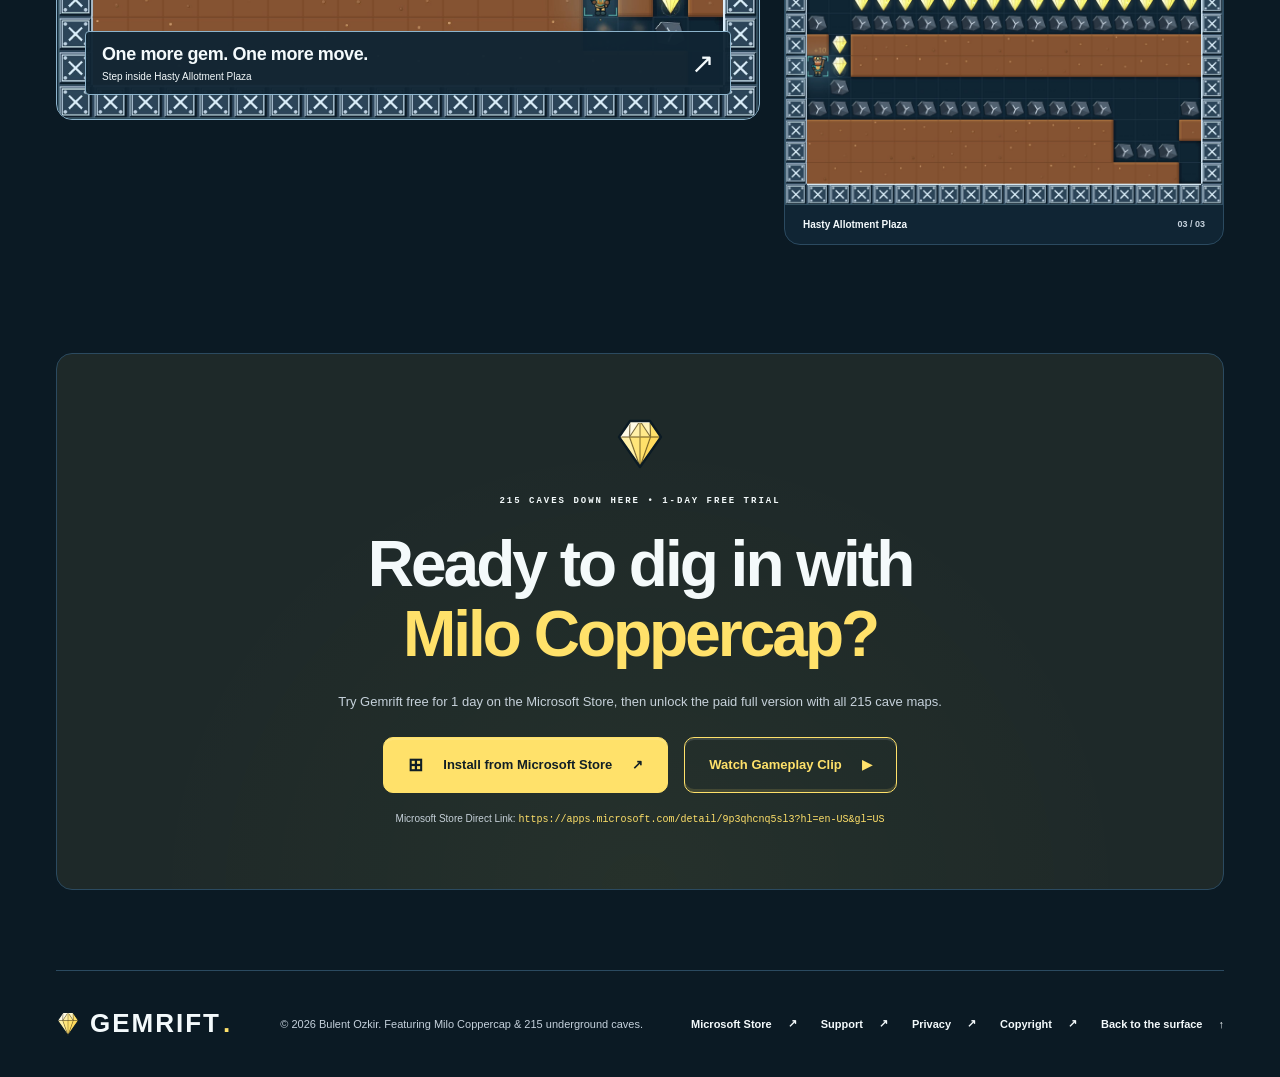
==== commit 85b13d94: "vcx" ====
--- a/index.html
+++ b/index.html
@@ -3,45 +3,193 @@
 <head>
   <meta charset="UTF-8">
   <meta name="viewport" content="width=device-width, initial-scale=1">
+  <meta name="robots" content="index, follow, max-image-preview:large, max-snippet:-1, max-video-preview:-1">
+  <meta name="author" content="Bulent Ozkir">
+  <meta name="application-name" content="Gemrift">
   <meta data-i18n-attr="content:k001" name="description" content="Meet Gemrift: join Milo Coppercap across 215 underground cave maps. Dig, collect gems, run, and push boulders! Try free for 1 day on the Microsoft Store.">
   <meta name="theme-color" content="#0b1a24">
   <link rel="canonical" href="https://bulentozkir.github.io/gemrift-site/">
+  <link rel="alternate" hreflang="x-default" href="https://bulentozkir.github.io/gemrift-site/">
+  <link rel="alternate" hreflang="en" href="https://bulentozkir.github.io/gemrift-site/">
+  <link rel="alternate" hreflang="tr" href="https://bulentozkir.github.io/gemrift-site/?lang=tr">
+  <link rel="alternate" hreflang="de" href="https://bulentozkir.github.io/gemrift-site/?lang=de">
+  <link rel="alternate" hreflang="fr" href="https://bulentozkir.github.io/gemrift-site/?lang=fr">
+  <link rel="alternate" hreflang="es" href="https://bulentozkir.github.io/gemrift-site/?lang=es">
+  <link rel="alternate" hreflang="it" href="https://bulentozkir.github.io/gemrift-site/?lang=it">
+  <link rel="alternate" hreflang="pt" href="https://bulentozkir.github.io/gemrift-site/?lang=pt">
+  <link rel="alternate" hreflang="pt-BR" href="https://bulentozkir.github.io/gemrift-site/?lang=pt-BR">
+  <link rel="alternate" hreflang="nl" href="https://bulentozkir.github.io/gemrift-site/?lang=nl">
+  <link rel="alternate" hreflang="sv" href="https://bulentozkir.github.io/gemrift-site/?lang=sv">
+  <link rel="alternate" hreflang="da" href="https://bulentozkir.github.io/gemrift-site/?lang=da">
+  <link rel="alternate" hreflang="nb" href="https://bulentozkir.github.io/gemrift-site/?lang=nb">
+  <link rel="alternate" hreflang="fi" href="https://bulentozkir.github.io/gemrift-site/?lang=fi">
+  <link rel="alternate" hreflang="pl" href="https://bulentozkir.github.io/gemrift-site/?lang=pl">
+  <link rel="alternate" hreflang="cs" href="https://bulentozkir.github.io/gemrift-site/?lang=cs">
+  <link rel="alternate" hreflang="sk" href="https://bulentozkir.github.io/gemrift-site/?lang=sk">
+  <link rel="alternate" hreflang="hu" href="https://bulentozkir.github.io/gemrift-site/?lang=hu">
+  <link rel="alternate" hreflang="ro" href="https://bulentozkir.github.io/gemrift-site/?lang=ro">
+  <link rel="alternate" hreflang="el" href="https://bulentozkir.github.io/gemrift-site/?lang=el">
+  <link rel="alternate" hreflang="ru" href="https://bulentozkir.github.io/gemrift-site/?lang=ru">
+  <link rel="alternate" hreflang="uk" href="https://bulentozkir.github.io/gemrift-site/?lang=uk">
+  <link rel="alternate" hreflang="bg" href="https://bulentozkir.github.io/gemrift-site/?lang=bg">
+  <link rel="alternate" hreflang="ar" href="https://bulentozkir.github.io/gemrift-site/?lang=ar">
+  <link rel="alternate" hreflang="he" href="https://bulentozkir.github.io/gemrift-site/?lang=he">
+  <link rel="alternate" hreflang="fa" href="https://bulentozkir.github.io/gemrift-site/?lang=fa">
+  <link rel="alternate" hreflang="hi" href="https://bulentozkir.github.io/gemrift-site/?lang=hi">
+  <link rel="alternate" hreflang="bn" href="https://bulentozkir.github.io/gemrift-site/?lang=bn">
+  <link rel="alternate" hreflang="zh-CN" href="https://bulentozkir.github.io/gemrift-site/?lang=zh-CN">
+  <link rel="alternate" hreflang="ja" href="https://bulentozkir.github.io/gemrift-site/?lang=ja">
+  <link rel="alternate" hreflang="ko" href="https://bulentozkir.github.io/gemrift-site/?lang=ko">
   <meta data-i18n-attr="content:k002" property="og:title" content="Gemrift — Milo Coppercap &amp; 215 Cave Puzzle Maps">
   <meta data-i18n-attr="content:k003" property="og:description" content="Dig into a charming underground adventure with Milo Coppercap. 215 cave maps, 5 difficulty tiers, cave creatures, and a 1-day free trial on Microsoft Store.">
   <meta property="og:type" content="website">
   <meta property="og:site_name" content="Gemrift">
+  <meta property="og:locale" content="en_US">
   <meta property="og:url" content="https://bulentozkir.github.io/gemrift-site/">
   <meta property="og:image" content="https://bulentozkir.github.io/gemrift-site/assets/gameplay-cavern.jpg">
-  <meta property="og:image:alt" content="Gemrift gameplay in Hasty Allotment Plaza">
+  <meta property="og:image:secure_url" content="https://bulentozkir.github.io/gemrift-site/assets/gameplay-cavern.jpg">
+  <meta property="og:image:type" content="image/jpeg">
+  <meta property="og:image:width" content="1920">
+  <meta property="og:image:height" content="1080">
+  <meta data-i18n-attr="content:k010" property="og:image:alt" content="Gemrift — Hasty Allotment Plaza; Gems / Time / Score">
+  <meta property="og:video" content="https://bulentozkir.github.io/gemrift-site/assets/gemrift-gameplay.mp4">
+  <meta property="og:video:type" content="video/mp4">
+  <meta property="og:video:width" content="1920">
+  <meta property="og:video:height" content="1080">
   <meta name="twitter:card" content="summary_large_image">
   <meta data-i18n-attr="content:k002" name="twitter:title" content="Gemrift — Milo Coppercap &amp; 215 Cave Puzzle Maps">
   <meta data-i18n-attr="content:k003" name="twitter:description" content="Dig into a charming underground adventure with Milo Coppercap. 215 cave maps, 5 difficulty tiers, cave creatures, and a 1-day free trial on Microsoft Store.">
   <meta name="twitter:image" content="https://bulentozkir.github.io/gemrift-site/assets/gameplay-cavern.jpg">
-  <meta name="twitter:image:alt" content="Gemrift gameplay in Hasty Allotment Plaza">
+  <meta data-i18n-attr="content:k010" name="twitter:image:alt" content="Gemrift — Hasty Allotment Plaza; Gems / Time / Score">
   <title data-i18n="k023">Gemrift — Milo Coppercap &amp; 215 Underground Cave Maps</title>
   <script type="application/ld+json">
     {
       "@context": "https://schema.org",
-      "@type": "VideoGame",
-      "name": "Gemrift",
-      "url": "https://bulentozkir.github.io/gemrift-site/",
-      "description": "A Windows cave puzzle adventure starring Milo Coppercap, with 215 underground cave maps, 5 difficulty levels, built-in live room resolutions, gems to collect, boulders to push, and creatures to outsmart.",
-      "image": "https://bulentozkir.github.io/gemrift-site/assets/gameplay-cavern.jpg",
-      "genre": ["Puzzle", "Action", "Adventure"],
-      "gamePlatform": ["Windows 10", "Windows 11"],
-      "author": {
-        "@type": "Person",
-        "name": "Bulent Ozkir"
-      },
-      "publisher": {
-        "@type": "Person",
-        "name": "Bulent Ozkir"
-      },
-      "sameAs": "https://apps.microsoft.com/detail/9p3qhcnq5sl3"
+      "@graph": [
+        {
+          "@type": "Person",
+          "@id": "https://bulentozkir.github.io/gemrift-site/#author",
+          "name": "Bulent Ozkir"
+        },
+        {
+          "@type": "WebSite",
+          "@id": "https://bulentozkir.github.io/gemrift-site/#website",
+          "name": "Gemrift",
+          "url": "https://bulentozkir.github.io/gemrift-site/",
+          "publisher": { "@id": "https://bulentozkir.github.io/gemrift-site/#author" },
+          "inLanguage": ["en", "tr", "de", "fr", "es", "it", "pt", "pt-BR", "nl", "sv", "da", "nb", "fi", "pl", "cs", "sk", "hu", "ro", "el", "ru", "uk", "bg", "ar", "he", "fa", "hi", "bn", "zh-CN", "ja", "ko"]
+        },
+        {
+          "@type": ["VideoGame", "SoftwareApplication"],
+          "@id": "https://bulentozkir.github.io/gemrift-site/#game",
+          "name": "Gemrift",
+          "alternateName": "Gemrift - Cave Puzzle Adventure",
+          "url": "https://bulentozkir.github.io/gemrift-site/",
+          "mainEntityOfPage": "https://bulentozkir.github.io/gemrift-site/",
+          "description": "A Windows cave puzzle adventure starring Milo Coppercap, with 215 underground cave maps, 5 difficulty levels, built-in live room resolutions, gems to collect, boulders to push, and creatures to outsmart.",
+          "applicationCategory": "GameApplication",
+          "applicationSubCategory": "Puzzle",
+          "operatingSystem": "Windows 10, Windows 11",
+          "processorRequirements": "x64 or ARM64",
+          "gamePlatform": ["Windows 10", "Windows 11", "PC"],
+          "playMode": "SinglePlayer",
+          "numberOfPlayers": {
+            "@type": "QuantitativeValue",
+            "value": 1
+          },
+          "genre": ["Puzzle", "Action", "Adventure"],
+          "character": {
+            "@type": "Person",
+            "name": "Milo Coppercap",
+            "description": "Cave explorer with a riveted copper helmet, turquoise gem headlamp, and steel pickaxe."
+          },
+          "inLanguage": ["en", "tr", "de", "fr", "es", "it", "pt", "pt-BR", "nl", "sv", "da", "nb", "fi", "pl", "cs", "sk", "hu", "ro", "el", "ru", "uk", "bg", "ar", "he", "fa", "hi", "bn", "zh-CN", "ja", "ko"],
+          "image": "https://bulentozkir.github.io/gemrift-site/assets/gameplay-cavern.jpg",
+          "screenshot": [
+            {
+              "@type": "ImageObject",
+              "url": "https://bulentozkir.github.io/gemrift-site/assets/gameplay-cavern.jpg",
+              "width": 1920,
+              "height": 1080,
+              "caption": "Gemrift gameplay in Hasty Allotment Plaza"
+            },
+            {
+              "@type": "ImageObject",
+              "url": "https://bulentozkir.github.io/gemrift-site/assets/gameplay-roost.jpg",
+              "width": 960,
+              "height": 640,
+              "caption": "Gemrift unified embossed HUD box, live resolution bulb, and aerial mini map"
+            },
+            {
+              "@type": "ImageObject",
+              "url": "https://bulentozkir.github.io/gemrift-site/assets/gameplay-allotment.jpg",
+              "width": 1920,
+              "height": 1080,
+              "caption": "Collecting brilliant-cut gold gems in Hasty Allotment Plaza"
+            }
+          ],
+          "trailer": { "@id": "https://bulentozkir.github.io/gemrift-site/#trailer" },
+          "featureList": [
+            "215 hand-crafted underground cave puzzle maps",
+            "5 difficulty tiers (Junior, Senior, Principal, Expert, Distinguished)",
+            "Built-in offline step-by-step live room resolutions (free for Levels 1-20)",
+            "Full accessibility support: High contrast, Reduced motion, Sound captions, Mini map, and remappable keyboard/controller bindings",
+            "Localized in 30 languages"
+          ],
+          "author": { "@id": "https://bulentozkir.github.io/gemrift-site/#author" },
+          "publisher": { "@id": "https://bulentozkir.github.io/gemrift-site/#author" },
+          "installUrl": "https://apps.microsoft.com/detail/9p3qhcnq5sl3",
+          "sameAs": "https://apps.microsoft.com/detail/9p3qhcnq5sl3"
+        },
+        {
+          "@type": "VideoObject",
+          "@id": "https://bulentozkir.github.io/gemrift-site/#trailer",
+          "name": "Gemrift Gameplay Trailer — Hasty Allotment Plaza",
+          "description": "An 18-second peek at Gemrift showing actual in-game footage from the 215-cave Windows puzzle adventure.",
+          "thumbnailUrl": "https://bulentozkir.github.io/gemrift-site/assets/gameplay-cavern.jpg",
+          "contentUrl": "https://bulentozkir.github.io/gemrift-site/assets/gemrift-gameplay.mp4",
+          "uploadDate": "2026-10-26T00:00:00Z",
+          "duration": "PT18S",
+          "isFamilyFriendly": true
+        },
+        {
+          "@type": "FAQPage",
+          "@id": "https://bulentozkir.github.io/gemrift-site/#faq",
+          "mainEntity": [
+            {
+              "@type": "Question",
+              "name": "Gems that open the exit",
+              "acceptedAnswer": {
+                "@type": "Answer",
+                "text": "Junior and Senior: the exit opens when you have collected the cave's gem goal. Principal, Expert and Distinguished: the exit opens only when you have collected every gem that can be collected in the cave. Gems that can never be reached do not count. No level adds, removes or moves gems. The Gems counter shows how many you have collected and how many you need."
+              }
+            },
+            {
+              "@type": "Question",
+              "name": "Mini map",
+              "acceptedAnswer": {
+                "@type": "Answer",
+                "text": "A small aerial photo of the whole cave sits in the top-right corner of the cave view. The mini map shows the real cave as seen from above, with its dirt, rocks, gems, creatures and water, and it changes as the cave does. Press Ctrl+X or click its X button to hide it, and press Ctrl+Z to show it again."
+              }
+            },
+            {
+              "@type": "Question",
+              "name": "Need a little light? Live room resolutions",
+              "acceptedAnswer": {
+                "@type": "Answer",
+                "text": "Levels 1-20 resolutions are free for everyone. From level 21 onward, an active full-game Microsoft Store license and two failed attempts on the same cave unlock resolutions for every cave, including ones already cleared. After 19 failed attempts on one cave, that cave's resolution also unlocks for everyone on every system. Click the bulb to watch Milo play that cave's verified step-by-step resolution live in the room completely offline."
+              }
+            }
+          ]
+        }
+      ]
     }
   </script>
-  <link rel="icon" href="assets/gem.svg" type="image/svg+xml">
-  <link rel="preload" href="assets/gameplay-cavern.jpg" as="image">
+  <link rel="icon" href="assets/favicon-48.png" sizes="48x48" type="image/png">
+  <link rel="icon" href="assets/gem.svg" sizes="any" type="image/svg+xml">
+  <link rel="apple-touch-icon" href="assets/apple-touch-icon.png" sizes="180x180">
+  <link rel="manifest" href="site.webmanifest">
+  <link rel="preload" href="assets/gameplay-cavern.jpg" as="image" fetchpriority="high">
   <script>
     (() => {
       const param = new URLSearchParams(window.location.search).get("scoutTheme");
@@ -56,7 +204,7 @@
 <body>
   <a data-i18n="k024" class="skip-link" href="#main">Skip to content</a>
   <header class="site-header">
-    <a data-i18n-attr="aria-label:k004" class="wordmark" href="#" aria-label="Gemrift home"><img src="assets/gem.svg" width="30" height="32" alt="">gemrift<span class="wordmark-dot">.</span></a>
+    <a data-i18n-attr="aria-label:k004" class="wordmark" href="./" aria-label="Gemrift home"><img src="assets/gem.svg" width="30" height="32" alt="">gemrift<span class="wordmark-dot">.</span></a>
     <nav data-i18n-attr="aria-label:k005" aria-label="Main navigation">
       <a data-i18n="k025" href="#milo-stage">Milo Live</a>
       <a data-i18n="k026" href="#discover">The Game</a>
@@ -92,7 +240,7 @@
       </div>
       <div class="hero-art">
         <div data-i18n="k047" class="cave-frame-heading"><span class="status-dot"></span><span>Game</span><span>HASTY ALLOTMENT PLAZA / 215</span></div>
-        <img data-i18n-attr="alt:k010" class="cave-hero" src="assets/gameplay-cavern.jpg" alt="Gemrift — Hasty Allotment Plaza; Gems / Time / Score" width="1920" height="1080" fetchpriority="high">
+        <img data-i18n-attr="alt:k010" class="cave-hero" src="assets/gameplay-cavern.jpg" alt="Gemrift — Hasty Allotment Plaza; Gems / Time / Score" width="1920" height="1080" fetchpriority="high" decoding="async">
         <div class="cave-frame-footer"><span><img src="assets/gem.svg" width="20" height="22" alt=""> HASTY ALLOTMENT PLAZA</span><button data-i18n="k048" data-i18n-attr="aria-label:k011" type="button" data-watch aria-label="Play cave gameplay">▶ PLAY FOOTAGE</button></div>
       </div>
     </section>
@@ -203,16 +351,16 @@
             <span data-i18n="k065" class="portrait-index">HERO MINER / MILO COPPERCAP &mdash; "DIG SMART. SHINE BRIGHT."</span>
             <div class="milo-portrait-grid">
               <div class="milo-svg-showcase">
-                <img data-i18n-attr="alt:k013" src="assets/milo-coppercap-portrait.svg" alt="Official vector portrait of Milo Coppercap wearing his copper helmet with a turquoise gem headlamp, bushy brown beard, teal tunic, and steel pickaxe" width="384" height="450" loading="lazy">
+                <img data-i18n-attr="alt:k013" src="assets/milo-coppercap-portrait.svg" alt="Official vector portrait of Milo Coppercap wearing his copper helmet with a turquoise gem headlamp, bushy brown beard, teal tunic, and steel pickaxe" width="384" height="450" loading="lazy" decoding="async">
               </div>
               <div class="milo-ingame-showcase">
-                <img data-i18n-attr="alt:k014" src="assets/explorer-scene.jpg" alt="Milo Coppercap — Hasty Allotment Plaza" width="900" height="500" loading="lazy">
-                <img data-i18n-attr="alt:k015" class="milo-poses-strip" src="assets/milo-poses.png" alt="Milo Coppercap in-game animation states: Idle, Walk, Dig, Push, Collect, Swim, Win, and Hurt" width="760" height="240" loading="lazy">
+                <img data-i18n-attr="alt:k014" src="assets/explorer-scene.jpg" alt="Milo Coppercap — Hasty Allotment Plaza" width="900" height="500" loading="lazy" decoding="async">
+                <img data-i18n-attr="alt:k015" class="milo-poses-strip" src="assets/milo-poses.png" alt="Milo Coppercap in-game animation states: Idle, Walk, Dig, Push, Collect, Swim, Win, and Hurt" width="760" height="240" loading="lazy" decoding="async">
               </div>
             </div>
             <div class="sprite-detail">
-              <img data-i18n-attr="alt:k016" src="assets/milo-coppercap-sprite.svg" width="84" height="84" alt="Milo Coppercap compact game sprite" loading="lazy">
-              <img data-i18n-attr="alt:k017" class="pixel-sprite" src="assets/explorer-ingame.png" width="58" height="84" alt="Close-up of the in-game explorer sprite" loading="lazy">
+              <img data-i18n-attr="alt:k016" src="assets/milo-coppercap-sprite.svg" width="84" height="84" alt="Milo Coppercap compact game sprite" loading="lazy" decoding="async">
+              <img data-i18n-attr="alt:k017" class="pixel-sprite" src="assets/explorer-ingame.png" width="58" height="84" alt="Close-up of the in-game explorer sprite" loading="lazy" decoding="async">
               <span data-i18n="k066"><strong>MILO COPPERCAP</strong><br>COPPER HELMET &bull; GEM HEADLAMP &bull; CURLED MUSTACHE &bull; PICKAXE</span>
             </div>
           </div>
@@ -356,14 +504,14 @@
       <div class="section-heading"><div><p data-i18n="k120" class="eyebrow">05 / STRAIGHT FROM THE CAVES</p><h2 data-i18n="k121" id="gameplay-title">Less talk.<br><em>More treasure.</em></h2></div><p data-i18n="k122">No cinematic sleight of hand.<br>Just Milo Coppercap doing what he does best across 215 caves.<br>This is real Gemrift gameplay.</p></div>
       <div class="gameplay-grid">
         <button data-i18n-attr="aria-label:k018" class="gameplay-main" type="button" data-watch aria-label="Watch Gemrift gameplay">
-          <img data-i18n-attr="alt:k019" src="assets/gameplay-cavern.jpg" alt="Gemrift — Hasty Allotment Plaza; Gems / Time / Score" width="1920" height="1080" loading="lazy">
+          <img data-i18n-attr="alt:k019" src="assets/gameplay-cavern.jpg" alt="Gemrift — Hasty Allotment Plaza; Gems / Time / Score" width="1920" height="1080" loading="lazy" decoding="async">
           <span data-i18n="k123" class="media-topline"><span>IN-GAME FOOTAGE &bull; 215 CAVES</span><span>01 / 03</span></span>
           <span class="big-play" aria-hidden="true">▶</span>
           <span data-i18n="k124" class="media-bottom"><span><strong>One more gem. One more move.</strong><span>Step inside Hasty Allotment Plaza</span></span><span class="media-arrow" aria-hidden="true">↗</span></span>
         </button>
         <div class="gameplay-side">
-          <figure><img data-i18n-attr="alt:k020" src="assets/gameplay-roost.jpg" alt="Gemrift — Mini map; Gems / Time / Score" width="960" height="640" loading="lazy"><figcaption data-i18n="k125"><span>Mini map</span><span>02 / 03</span></figcaption></figure>
-          <figure><img data-i18n-attr="alt:k021" src="assets/gameplay-allotment.jpg" alt="Gemrift — Hasty Allotment Plaza; Gems" width="1920" height="1080" loading="lazy"><figcaption data-i18n="k126"><span>Hasty Allotment Plaza</span><span>03 / 03</span></figcaption></figure>
+          <figure><img data-i18n-attr="alt:k020" src="assets/gameplay-roost.jpg" alt="Gemrift — Mini map; Gems / Time / Score" width="960" height="640" loading="lazy" decoding="async"><figcaption data-i18n="k125"><span>Mini map</span><span>02 / 03</span></figcaption></figure>
+          <figure><img data-i18n-attr="alt:k021" src="assets/gameplay-allotment.jpg" alt="Gemrift — Hasty Allotment Plaza; Gems" width="1920" height="1080" loading="lazy" decoding="async"><figcaption data-i18n="k126"><span>Hasty Allotment Plaza</span><span>03 / 03</span></figcaption></figure>
         </div>
       </div>
     </section>
@@ -383,7 +531,7 @@
   </main>
 
   <footer class="site-footer section-width">
-    <a data-i18n-attr="aria-label:k004" class="wordmark" href="#" aria-label="Gemrift home"><img src="assets/gem.svg" width="24" height="26" alt="">gemrift<span class="wordmark-dot">.</span></a>
+    <a data-i18n-attr="aria-label:k004" class="wordmark" href="./" aria-label="Gemrift home"><img src="assets/gem.svg" width="24" height="26" alt="">gemrift<span class="wordmark-dot">.</span></a>
     <p data-i18n="k132">© 2026 Bulent Ozkir. Featuring Milo Coppercap &amp; 215 underground caves.</p>
     <div class="footer-links">
       <a data-i18n="k133" class="text-link" href="https://apps.microsoft.com/detail/9p3qhcnq5sl3?hl=en-US&amp;gl=US">Microsoft Store <span aria-hidden="true">↗</span></a>
@@ -398,7 +546,7 @@
 
   <dialog id="gameplay-dialog" aria-labelledby="video-title">
     <div class="dialog-heading"><h2 data-i18n="k138" id="video-title">A glimpse beneath the surface</h2><button data-i18n-attr="aria-label:k022" class="close-dialog" type="button" aria-label="Close gameplay video">×</button></div>
-    <video controls playsinline preload="none" poster="assets/gameplay-cavern.jpg"><source src="assets/gemrift-gameplay.mp4" type="video/mp4">Your browser doesn't support embedded video. <a data-i18n="k139" href="assets/gemrift-gameplay.mp4">Download the gameplay clip.</a></video>
+    <video controls playsinline preload="none" width="1920" height="1080" poster="assets/gameplay-cavern.jpg"><source src="assets/gemrift-gameplay.mp4" type="video/mp4">Your browser doesn't support embedded video. <a data-i18n="k139" href="assets/gemrift-gameplay.mp4">Download the gameplay clip.</a></video>
     <p data-i18n="k140">An 18-second peek at Gemrift. Actual in-game footage from the 215-cave campaign.</p>
     <p data-i18n="k141" id="video-error" role="status" hidden>The video couldn't load. <a href="assets/gemrift-gameplay.mp4">Open the gameplay clip directly.</a></p>
   </dialog>
